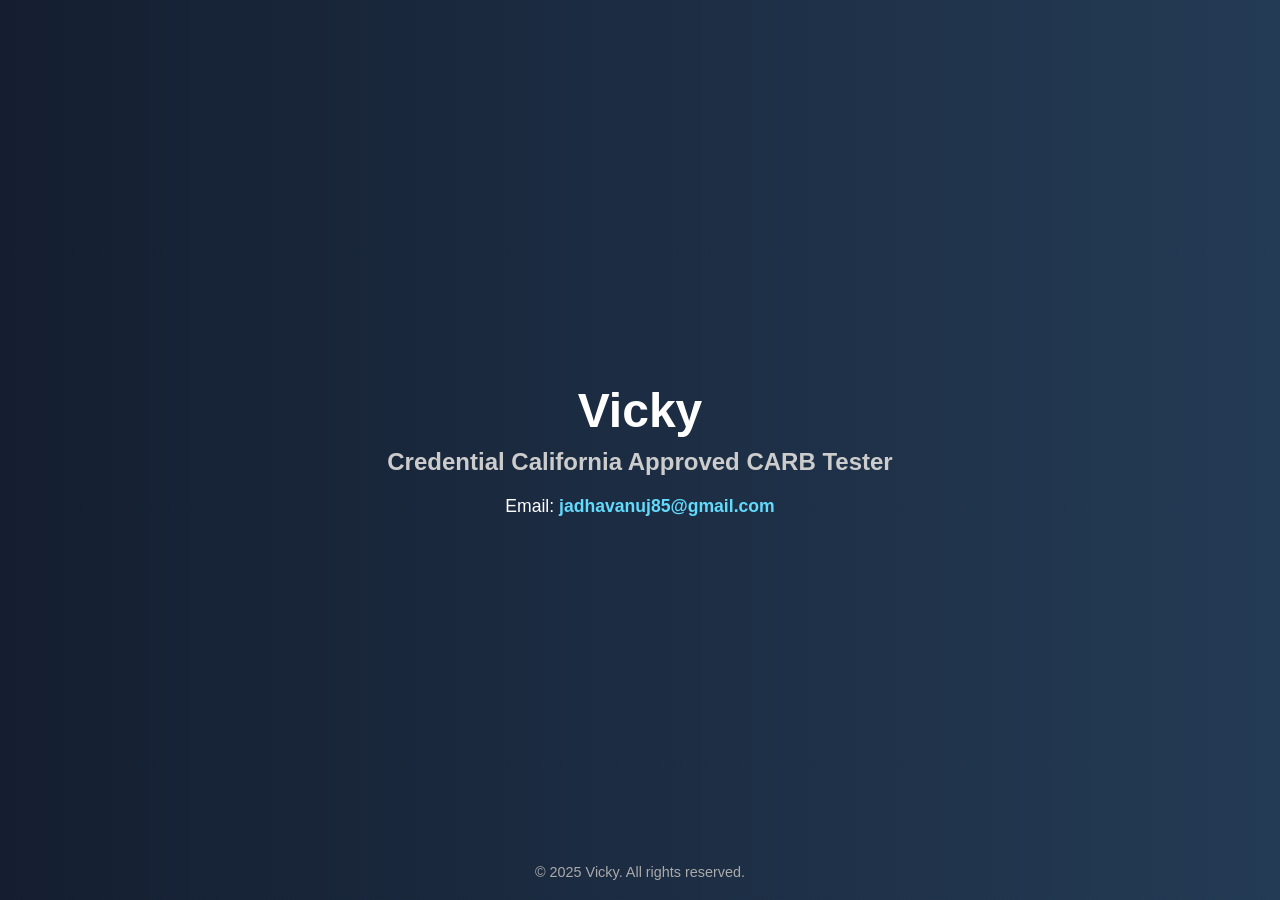
==== index.html @ 543ed630 "Create index.html" ====
<!DOCTYPE html>
<html lang="en">
<head>
  <meta charset="UTF-8" />
  <meta name="viewport" content="width=device-width, initial-scale=1.0"/>
  <title>Vicky | CARB Tester</title>
  <style>
    /* Reset */
    * {
      margin: 0;
      padding: 0;
      box-sizing: border-box;
    }

    html, body {
      height: 100%;
      font-family: 'Segoe UI', Tahoma, Geneva, Verdana, sans-serif;
      overflow: hidden;
    }

    body {
      background: linear-gradient(to right, #141E30, #243B55);
      color: #fff;
    }

    .parallax-container {
      height: 100vh;
      display: flex;
      justify-content: center;
      align-items: center;
      perspective: 1000px;
    }

    .content {
      text-align: center;
      transform-style: preserve-3d;
      transition: transform 0.1s ease;
    }

    h1 {
      font-size: 3rem;
      margin-bottom: 10px;
    }

    h2 {
      font-size: 1.5rem;
      color: #ccc;
      margin-bottom: 20px;
    }

    p {
      font-size: 1.1rem;
      margin-top: 10px;
    }

    .email {
      font-weight: bold;
      color: #61dafb;
    }

    footer {
      position: absolute;
      bottom: 20px;
      width: 100%;
      text-align: center;
      color: #aaa;
      font-size: 0.9rem;
    }
  </style>
</head>
<body>
  <div class="parallax-container" id="parallax">
    <div class="content" id="content">
      <h1>Vicky</h1>
      <h2>Credential California Approved CARB Tester</h2>
      <p>Email: <span class="email">jadhavanuj85@gmail.com</span></p>
    </div>
  </div>
  <footer>© 2025 Vicky. All rights reserved.</footer>

  <script>
    const content = document.getElementById('content');
    document.addEventListener('mousemove', (e) => {
      const x = (window.innerWidth / 2 - e.clientX) / 25;
      const y = (window.innerHeight / 2 - e.clientY) / 25;
      content.style.transform = `rotateY(${x}deg) rotateX(${y}deg)`;
    });
  </script>
</body>
</html>
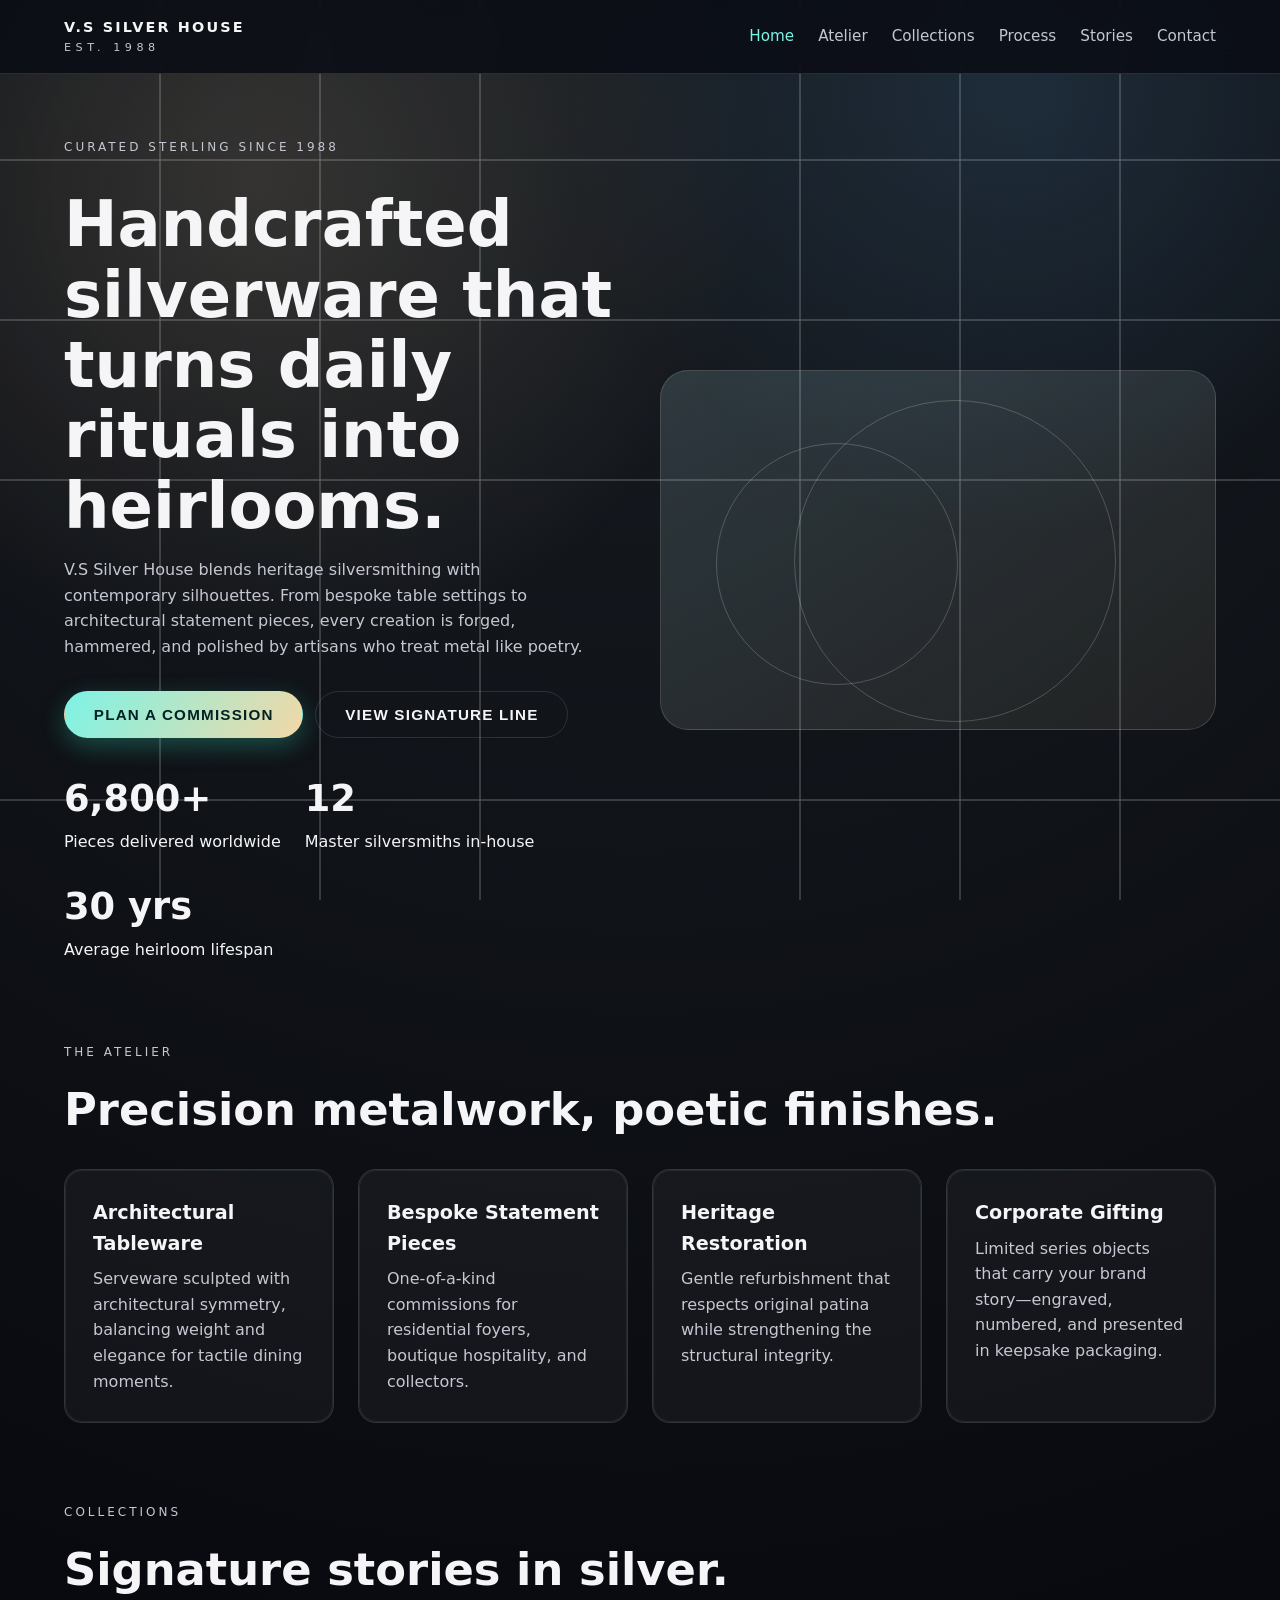
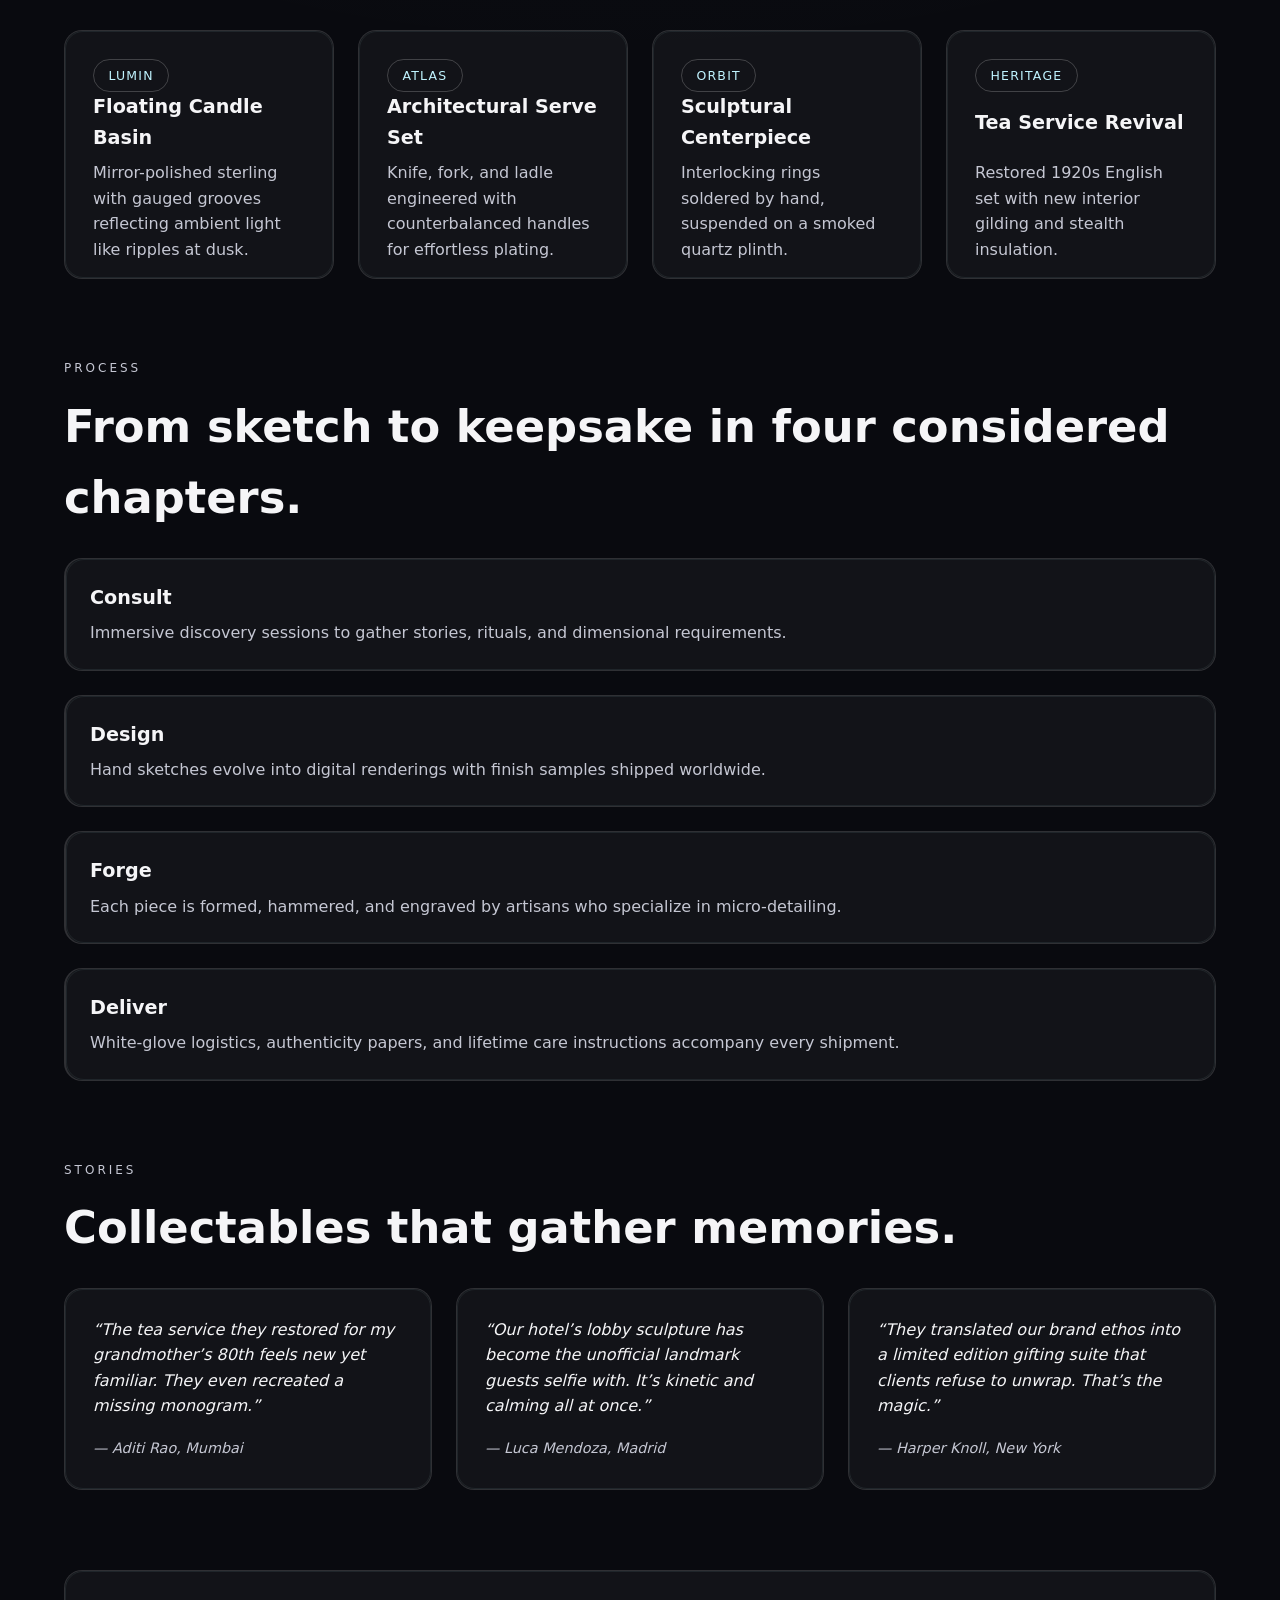
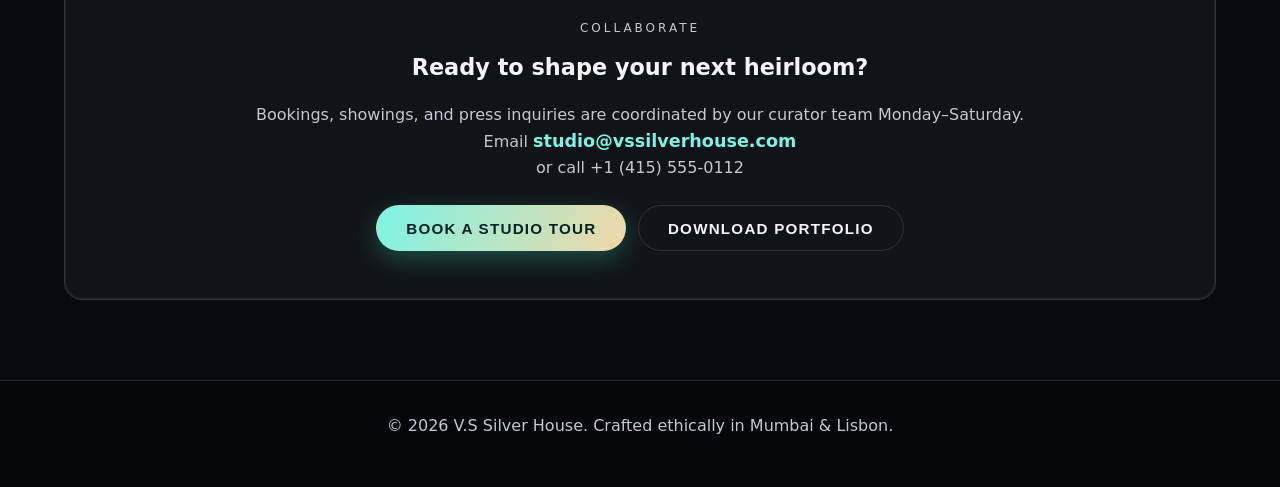
==== commit 510a4f00: "Refactor: Redesign website for V.S Silver House Co-authored-by: vickyjadhav361 <vickyjadhav361@gmail" ====
--- a/index.html
+++ b/index.html
@@ -2,89 +2,576 @@
 <html lang="en">
 <head>
   <meta charset="UTF-8" />
-  <meta name="viewport" content="width=device-width, initial-scale=1.0"/>
-  <title>Vicky | CARB Tester</title>
+  <meta name="viewport" content="width=device-width, initial-scale=1.0" />
+  <title>V.S Silver House | Handcrafted Sterling Elegance</title>
+  <meta name="description" content="V.S Silver House creates bespoke silverware, decor, and heirloom pieces with meticulous craftsmanship and modern design." />
   <style>
-    /* Reset */
+    :root {
+      --bg: #090a0f;
+      --bg-soft: #131520;
+      --text: #f5f5f7;
+      --muted: #c5c7d3;
+      --accent: #c0f4ff;
+      --accent-strong: #7df3e5;
+      --gold: #f1d8a7;
+      --card: rgba(255, 255, 255, 0.04);
+      --border: rgba(255, 255, 255, 0.12);
+      font-family: "Inter", "Segoe UI", system-ui, -apple-system, BlinkMacSystemFont, sans-serif;
+    }
+
     * {
       margin: 0;
       padding: 0;
       box-sizing: border-box;
     }
 
-    html, body {
-      height: 100%;
-      font-family: 'Segoe UI', Tahoma, Geneva, Verdana, sans-serif;
+    body {
+      background: radial-gradient(circle at top, rgba(192, 244, 255, 0.08), transparent 45%), var(--bg);
+      color: var(--text);
+      min-height: 100vh;
+      line-height: 1.6;
+    }
+
+    body::before {
+      content: "";
+      position: fixed;
+      inset: 0;
+      background: radial-gradient(circle at 20% 20%, rgba(245, 214, 170, 0.15), transparent 40%),
+                  radial-gradient(circle at 80% 10%, rgba(104, 184, 255, 0.13), transparent 35%);
+      z-index: -2;
+    }
+
+    body::after {
+      content: "";
+      position: fixed;
+      inset: 0;
+      background: url("data:image/svg+xml,%3Csvg width='640' height='640' viewBox='0 0 640 640' xmlns='http://www.w3.org/2000/svg'%3E%3Cg fill='none' fill-opacity='0.045'%3E%3Cpath d='M160 0v640M320 0v640M480 0v640M0 160h640M0 320h640M0 480h640' stroke='%23ffffff' stroke-width='1'/%3E%3C/g%3E%3C/svg%3E");
+      opacity: 0.35;
+      z-index: -1;
+    }
+
+    header {
+      position: sticky;
+      top: 0;
+      backdrop-filter: blur(12px);
+      background: rgba(10, 12, 20, 0.85);
+      border-bottom: 1px solid var(--border);
+      z-index: 10;
+    }
+
+    nav {
+      margin: 0 auto;
+      max-width: 1200px;
+      padding: 1rem 1.5rem;
+      display: flex;
+      align-items: center;
+      justify-content: space-between;
+      gap: 1rem;
+    }
+
+    .logo {
+      display: flex;
+      flex-direction: column;
+      letter-spacing: 0.15em;
+      font-size: 0.9rem;
+      font-weight: 600;
+      text-transform: uppercase;
+    }
+
+    .logo span:last-child {
+      font-size: 0.7rem;
+      font-weight: 400;
+      letter-spacing: 0.4em;
+      color: var(--muted);
+    }
+
+    .nav-links {
+      display: flex;
+      gap: 1.5rem;
+      list-style: none;
+      font-size: 0.95rem;
+    }
+
+    .nav-links a {
+      color: var(--muted);
+      text-decoration: none;
+      transition: color 0.2s, transform 0.2s;
+    }
+
+    .nav-links a:hover,
+    .nav-links a.active {
+      color: var(--accent-strong);
+      transform: translateY(-2px);
+    }
+
+    main {
+      max-width: 1200px;
+      margin: 0 auto;
+      padding: 4rem 1.5rem 5rem;
+      display: grid;
+      gap: 5rem;
+    }
+
+    section {
+      scroll-margin-top: 80px;
+    }
+
+    .grid {
+      display: grid;
+      grid-template-columns: repeat(auto-fit, minmax(220px, 1fr));
+      gap: 1.5rem;
+    }
+
+    .card {
+      background: var(--card);
+      border: 1px solid var(--border);
+      border-radius: 18px;
+      padding: 1.75rem;
+      position: relative;
       overflow: hidden;
-    }
-
-    body {
-      background: linear-gradient(to right, #141E30, #243B55);
-      color: #fff;
-    }
-
-    .parallax-container {
-      height: 100vh;
+      transition: transform 0.3s ease, border-color 0.3s ease;
+    }
+
+    .card::after {
+      content: "";
+      position: absolute;
+      inset: 0;
+      border-radius: inherit;
+      border: 1px solid rgba(192, 244, 255, 0.08);
+      pointer-events: none;
+    }
+
+    .card:hover {
+      transform: translateY(-6px);
+      border-color: rgba(192, 244, 255, 0.4);
+    }
+
+    .eyebrow {
+      text-transform: uppercase;
+      letter-spacing: 0.25em;
+      color: var(--muted);
+      font-size: 0.75rem;
+      margin-bottom: 0.75rem;
+    }
+
+    h1 {
+      font-size: clamp(2.8rem, 6vw, 4rem);
+      line-height: 1.1;
+      margin-bottom: 1rem;
+    }
+
+    h2 {
+      font-size: clamp(2rem, 4vw, 2.8rem);
+      margin-bottom: 1.5rem;
+    }
+
+    h3 {
+      font-size: 1.2rem;
+      margin-bottom: 0.4rem;
+    }
+
+    p {
+      color: var(--muted);
+    }
+
+    .hero {
+      display: grid;
+      grid-template-columns: repeat(auto-fit, minmax(280px, 1fr));
+      gap: 2.5rem;
+      align-items: center;
+    }
+
+    .hero-visual {
+      background: linear-gradient(145deg, rgba(192, 244, 255, 0.15), rgba(241, 216, 167, 0.08));
+      border-radius: 28px;
+      border: 1px solid rgba(255, 255, 255, 0.14);
+      min-height: 360px;
+      position: relative;
+      overflow: hidden;
+    }
+
+    .hero-visual::before,
+    .hero-visual::after {
+      content: "";
+      position: absolute;
+      border-radius: 50%;
+      border: 1px solid rgba(255, 255, 255, 0.2);
+      animation: orbit 14s linear infinite;
+    }
+
+    .hero-visual::before {
+      width: 240px;
+      height: 240px;
+      top: 20%;
+      left: 10%;
+    }
+
+    .hero-visual::after {
+      width: 320px;
+      height: 320px;
+      top: 8%;
+      left: 24%;
+      animation-duration: 22s;
+    }
+
+    @keyframes orbit {
+      from {
+        transform: rotate(0deg);
+      }
+      to {
+        transform: rotate(360deg);
+      }
+    }
+
+    .hero-copy p {
+      max-width: 520px;
+      margin-bottom: 2rem;
+    }
+
+    .cta-group {
       display: flex;
-      justify-content: center;
-      align-items: center;
-      perspective: 1000px;
-    }
-
-    .content {
+      flex-wrap: wrap;
+      gap: 0.75rem;
+    }
+
+    .btn {
+      border: 1px solid transparent;
+      border-radius: 999px;
+      padding: 0.85rem 1.8rem;
+      font-size: 0.95rem;
+      text-transform: uppercase;
+      letter-spacing: 0.08em;
+      font-weight: 600;
+      cursor: pointer;
+      transition: transform 0.25s ease, box-shadow 0.25s ease, background 0.3s;
+    }
+
+    .btn-primary {
+      background: linear-gradient(120deg, var(--accent-strong), var(--gold));
+      color: #032224;
+      box-shadow: 0 8px 24px rgba(56, 255, 213, 0.25);
+    }
+
+    .btn-secondary {
+      background: transparent;
+      border-color: var(--border);
+      color: var(--text);
+    }
+
+    .btn:hover {
+      transform: translateY(-3px);
+    }
+
+    .stats {
+      display: flex;
+      flex-wrap: wrap;
+      gap: 1.5rem;
+      margin-top: 2rem;
+    }
+
+    .stat {
+      min-width: 140px;
+    }
+
+    .stat strong {
+      font-size: 2.3rem;
+      font-weight: 600;
+      display: block;
+    }
+
+    .showcase-grid {
+      grid-template-columns: repeat(auto-fit, minmax(260px, 1fr));
+    }
+
+    .showcase-card {
+      min-height: 220px;
+      display: flex;
+      flex-direction: column;
+      justify-content: space-between;
+      padding-bottom: 1rem;
+    }
+
+    .tag {
+      align-self: flex-start;
+      border-radius: 999px;
+      border: 1px solid rgba(255, 255, 255, 0.2);
+      padding: 0.35rem 0.9rem;
+      font-size: 0.78rem;
+      letter-spacing: 0.1em;
+      text-transform: uppercase;
+      color: var(--accent);
+    }
+
+    .process {
+      counter-reset: step;
+      display: grid;
+      gap: 1.5rem;
+    }
+
+    .process-step {
+      padding: 1.5rem;
+      border-left: 2px solid var(--border);
+      position: relative;
+    }
+
+    .process-step::before {
+      counter-increment: step;
+      content: counter(step, decimal-leading-zero);
+      position: absolute;
+      left: -48px;
+      top: 1rem;
+      background: var(--bg);
+      border: 1px solid var(--border);
+      border-radius: 50%;
+      width: 40px;
+      height: 40px;
+      display: grid;
+      place-items: center;
+      font-size: 0.9rem;
+      color: var(--accent-strong);
+    }
+
+    .testimonials {
+      display: grid;
+      grid-template-columns: repeat(auto-fit, minmax(260px, 1fr));
+      gap: 1.5rem;
+    }
+
+    blockquote {
+      font-style: italic;
+      color: var(--text);
+      margin-bottom: 1rem;
+    }
+
+    cite {
+      font-size: 0.9rem;
+      color: var(--muted);
+    }
+
+    .contact-card {
       text-align: center;
-      transform-style: preserve-3d;
-      transition: transform 0.1s ease;
-    }
-
-    h1 {
-      font-size: 3rem;
-      margin-bottom: 10px;
-    }
-
-    h2 {
-      font-size: 1.5rem;
-      color: #ccc;
-      margin-bottom: 20px;
-    }
-
-    p {
+      padding: 3rem 2rem;
+    }
+
+    .contact-card h3 {
+      font-size: 1.4rem;
+      margin-bottom: 1rem;
+    }
+
+    .contact-card a {
+      color: var(--accent-strong);
+      text-decoration: none;
       font-size: 1.1rem;
-      margin-top: 10px;
-    }
-
-    .email {
-      font-weight: bold;
-      color: #61dafb;
+      font-weight: 600;
     }
 
     footer {
-      position: absolute;
-      bottom: 20px;
-      width: 100%;
+      border-top: 1px solid var(--border);
+      padding: 2rem 1.5rem 3rem;
       text-align: center;
-      color: #aaa;
-      font-size: 0.9rem;
+      background: rgba(5, 6, 10, 0.9);
+      color: var(--muted);
+    }
+
+    @media (max-width: 720px) {
+      nav {
+        flex-direction: column;
+      }
+
+      .nav-links {
+        flex-wrap: wrap;
+        justify-content: center;
+      }
+
+      .hero {
+        grid-template-columns: 1fr;
+      }
+
+      .process-step::before {
+        left: -32px;
+      }
     }
   </style>
 </head>
 <body>
-  <div class="parallax-container" id="parallax">
-    <div class="content" id="content">
-      <h1>Vicky</h1>
-      <h2>Credential California Approved CARB Tester</h2>
-      <p>Email: <span class="email">jadhavanuj85@gmail.com</span></p>
-    </div>
-  </div>
-  <footer>© 2025 Vicky. All rights reserved.</footer>
+  <header>
+    <nav>
+      <div class="logo">
+        <span>V.S Silver House</span>
+        <span>EST. 1988</span>
+      </div>
+      <ul class="nav-links">
+        <li><a class="active" href="#home">Home</a></li>
+        <li><a href="#atelier">Atelier</a></li>
+        <li><a href="#showcase">Collections</a></li>
+        <li><a href="#process">Process</a></li>
+        <li><a href="#testimonials">Stories</a></li>
+        <li><a href="#contact">Contact</a></li>
+      </ul>
+    </nav>
+  </header>
+
+  <main>
+    <section id="home" class="hero">
+      <div class="hero-copy">
+        <p class="eyebrow">Curated Sterling Since 1988</p>
+        <h1>Handcrafted silverware that turns daily rituals into heirlooms.</h1>
+        <p>
+          V.S Silver House blends heritage silversmithing with contemporary silhouettes.
+          From bespoke table settings to architectural statement pieces, every creation
+          is forged, hammered, and polished by artisans who treat metal like poetry.
+        </p>
+        <div class="cta-group">
+          <button class="btn btn-primary">Plan a Commission</button>
+          <button class="btn btn-secondary">View Signature Line</button>
+        </div>
+        <div class="stats">
+          <div class="stat">
+            <strong>6,800+</strong>
+            <span>Pieces delivered worldwide</span>
+          </div>
+          <div class="stat">
+            <strong>12</strong>
+            <span>Master silversmiths in-house</span>
+          </div>
+          <div class="stat">
+            <strong>30 yrs</strong>
+            <span>Average heirloom lifespan</span>
+          </div>
+        </div>
+      </div>
+      <div class="hero-visual" aria-hidden="true"></div>
+    </section>
+
+    <section id="atelier">
+      <p class="eyebrow">The Atelier</p>
+      <h2>Precision metalwork, poetic finishes.</h2>
+      <div class="grid">
+        <article class="card">
+          <h3>Architectural Tableware</h3>
+          <p>Serveware sculpted with architectural symmetry, balancing weight and elegance for tactile dining moments.</p>
+        </article>
+        <article class="card">
+          <h3>Bespoke Statement Pieces</h3>
+          <p>One-of-a-kind commissions for residential foyers, boutique hospitality, and collectors.</p>
+        </article>
+        <article class="card">
+          <h3>Heritage Restoration</h3>
+          <p>Gentle refurbishment that respects original patina while strengthening the structural integrity.</p>
+        </article>
+        <article class="card">
+          <h3>Corporate Gifting</h3>
+          <p>Limited series objects that carry your brand story—engraved, numbered, and presented in keepsake packaging.</p>
+        </article>
+      </div>
+    </section>
+
+    <section id="showcase">
+      <p class="eyebrow">Collections</p>
+      <h2>Signature stories in silver.</h2>
+      <div class="grid showcase-grid">
+        <article class="card showcase-card">
+          <span class="tag">LUMIN</span>
+          <h3>Floating Candle Basin</h3>
+          <p>Mirror-polished sterling with gauged grooves reflecting ambient light like ripples at dusk.</p>
+        </article>
+        <article class="card showcase-card">
+          <span class="tag">ATLAS</span>
+          <h3>Architectural Serve Set</h3>
+          <p>Knife, fork, and ladle engineered with counterbalanced handles for effortless plating.</p>
+        </article>
+        <article class="card showcase-card">
+          <span class="tag">ORBIT</span>
+          <h3>Sculptural Centerpiece</h3>
+          <p>Interlocking rings soldered by hand, suspended on a smoked quartz plinth.</p>
+        </article>
+        <article class="card showcase-card">
+          <span class="tag">HERITAGE</span>
+          <h3>Tea Service Revival</h3>
+          <p>Restored 1920s English set with new interior gilding and stealth insulation.</p>
+        </article>
+      </div>
+    </section>
+
+    <section id="process">
+      <p class="eyebrow">Process</p>
+      <h2>From sketch to keepsake in four considered chapters.</h2>
+      <div class="process">
+        <div class="card process-step">
+          <h3>Consult</h3>
+          <p>Immersive discovery sessions to gather stories, rituals, and dimensional requirements.</p>
+        </div>
+        <div class="card process-step">
+          <h3>Design</h3>
+          <p>Hand sketches evolve into digital renderings with finish samples shipped worldwide.</p>
+        </div>
+        <div class="card process-step">
+          <h3>Forge</h3>
+          <p>Each piece is formed, hammered, and engraved by artisans who specialize in micro-detailing.</p>
+        </div>
+        <div class="card process-step">
+          <h3>Deliver</h3>
+          <p>White-glove logistics, authenticity papers, and lifetime care instructions accompany every shipment.</p>
+        </div>
+      </div>
+    </section>
+
+    <section id="testimonials">
+      <p class="eyebrow">Stories</p>
+      <h2>Collectables that gather memories.</h2>
+      <div class="testimonials">
+        <article class="card">
+          <blockquote>“The tea service they restored for my grandmother’s 80th feels new yet familiar. They even recreated a missing monogram.”</blockquote>
+          <cite>— Aditi Rao, Mumbai</cite>
+        </article>
+        <article class="card">
+          <blockquote>“Our hotel’s lobby sculpture has become the unofficial landmark guests selfie with. It’s kinetic and calming all at once.”</blockquote>
+          <cite>— Luca Mendoza, Madrid</cite>
+        </article>
+        <article class="card">
+          <blockquote>“They translated our brand ethos into a limited edition gifting suite that clients refuse to unwrap. That’s the magic.”</blockquote>
+          <cite>— Harper Knoll, New York</cite>
+        </article>
+      </div>
+    </section>
+
+    <section id="contact">
+      <div class="card contact-card">
+        <p class="eyebrow">Collaborate</p>
+        <h3>Ready to shape your next heirloom?</h3>
+        <p>Bookings, showings, and press inquiries are coordinated by our curator team Monday–Saturday.</p>
+        <p>
+          Email <a href="mailto:studio@vssilverhouse.com">studio@vssilverhouse.com</a><br />
+          or call +1 (415) 555-0112
+        </p>
+        <div class="cta-group" style="justify-content:center; margin-top: 1.5rem;">
+          <button class="btn btn-primary">Book a Studio Tour</button>
+          <button class="btn btn-secondary">Download Portfolio</button>
+        </div>
+      </div>
+    </section>
+  </main>
+
+  <footer>
+    © <span id="year"></span> V.S Silver House. Crafted ethically in Mumbai & Lisbon.
+  </footer>
 
   <script>
-    const content = document.getElementById('content');
-    document.addEventListener('mousemove', (e) => {
-      const x = (window.innerWidth / 2 - e.clientX) / 25;
-      const y = (window.innerHeight / 2 - e.clientY) / 25;
-      content.style.transform = `rotateY(${x}deg) rotateX(${y}deg)`;
-    });
+    const yearSpan = document.getElementById('year');
+    yearSpan.textContent = new Date().getFullYear();
+
+    const navLinks = document.querySelectorAll('.nav-links a');
+    const sections = Array.from(navLinks).map(link => document.querySelector(link.getAttribute('href')));
+
+    const observer = new IntersectionObserver((entries) => {
+      entries.forEach(entry => {
+        if (entry.isIntersecting) {
+          navLinks.forEach(link => link.classList.toggle('active', link.getAttribute('href') === '#' + entry.target.id));
+        }
+      });
+    }, { threshold: 0.6 });
+
+    sections.forEach(section => section && observer.observe(section));
   </script>
 </body>
 </html>
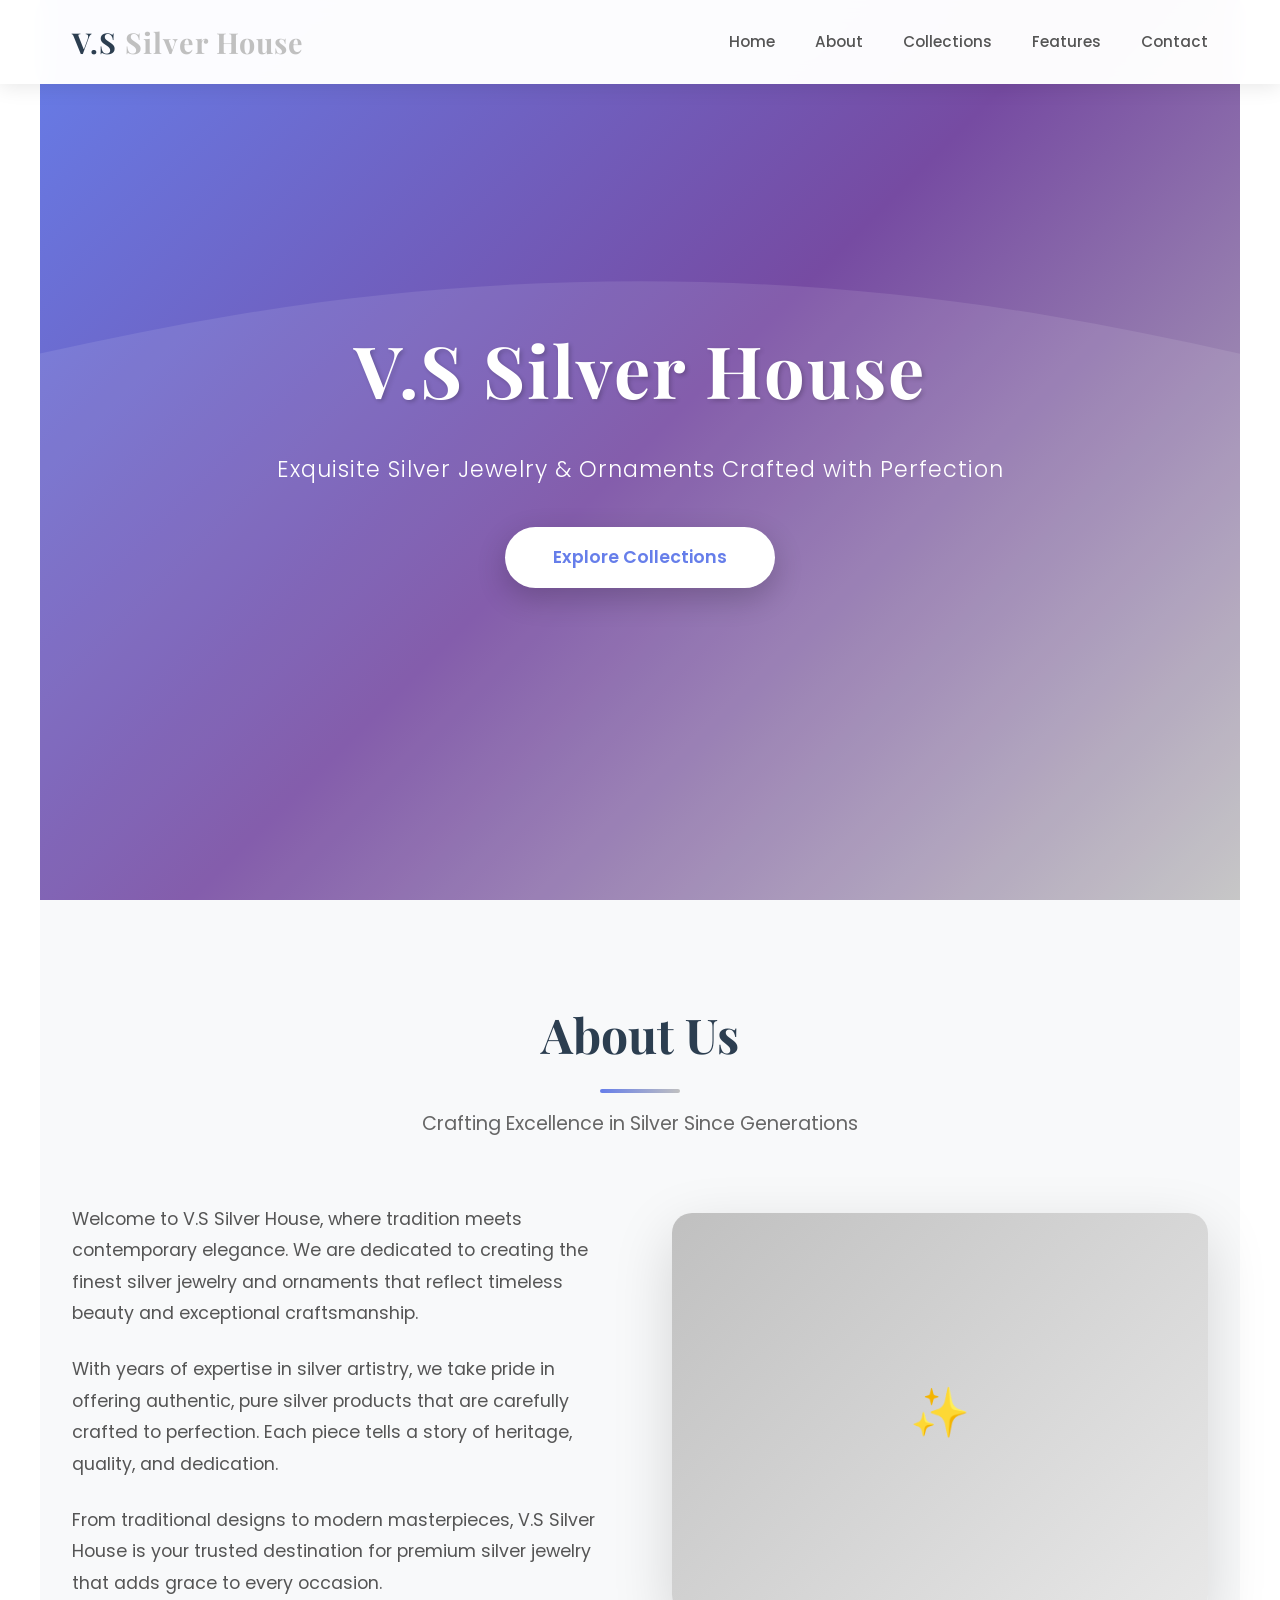
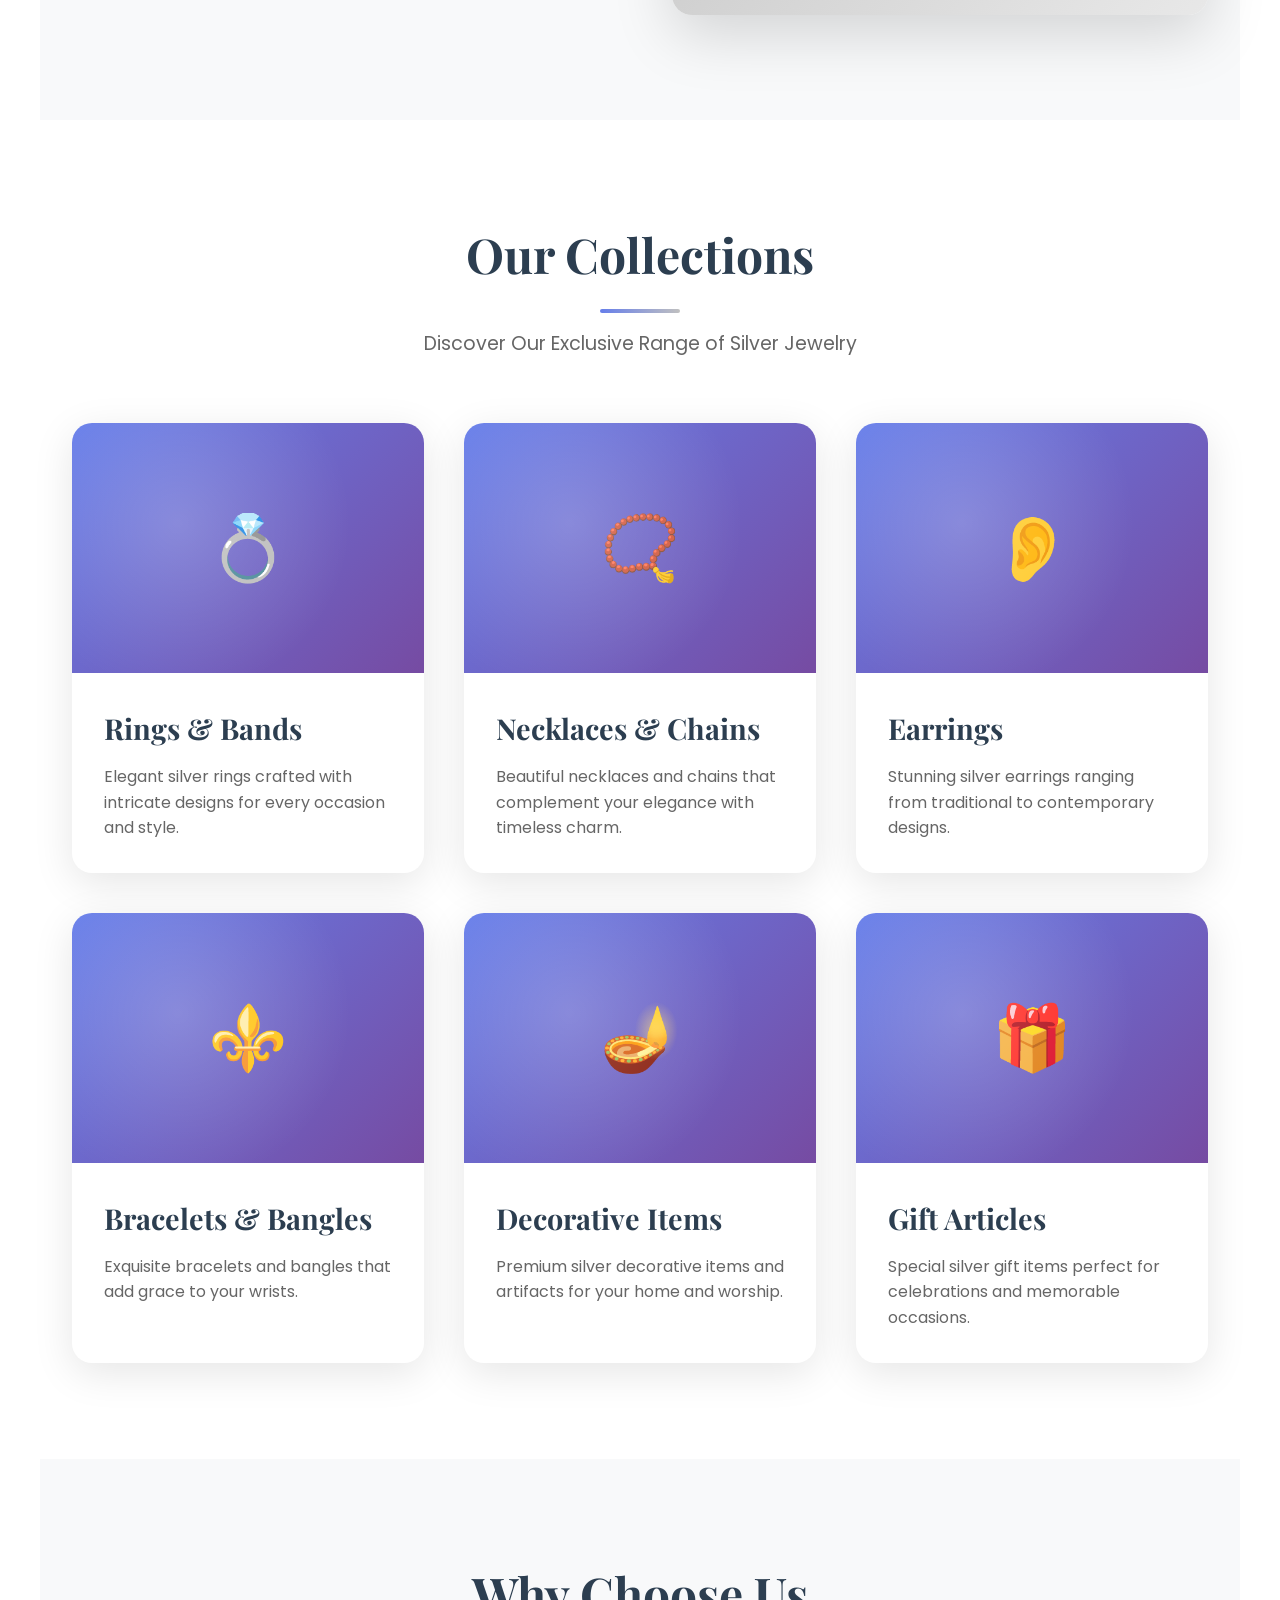
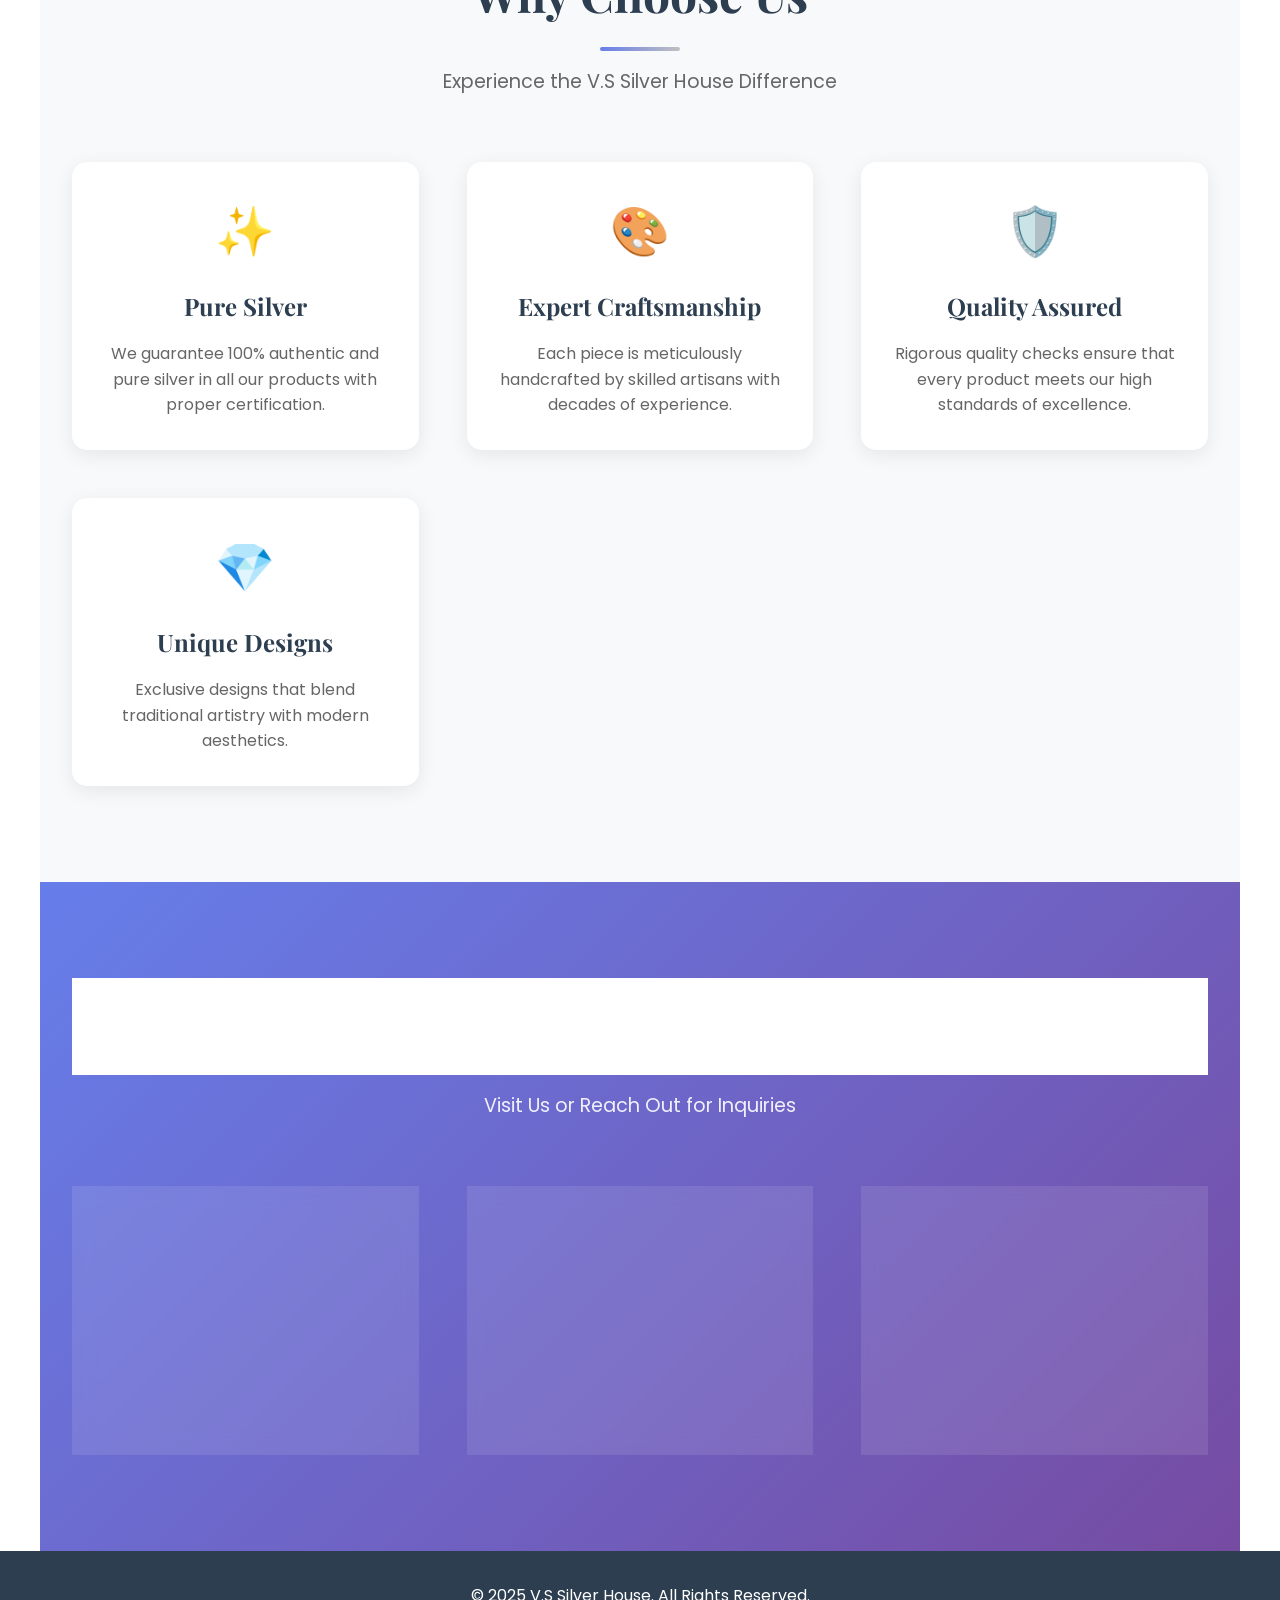
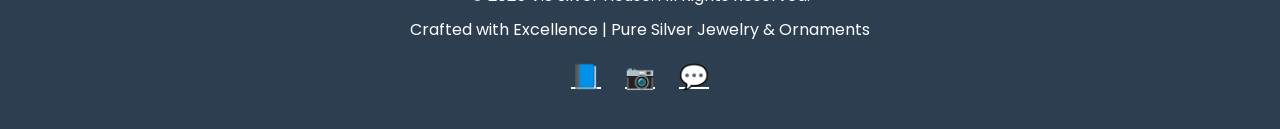
==== commit 84a77623: "Refactor: Redesign website for V.S Silver House Co-authored-by: vickyjadhav361 <vickyjadhav361@gmail" ====
--- a/index.html
+++ b/index.html
@@ -2,576 +2,663 @@
 <html lang="en">
 <head>
   <meta charset="UTF-8" />
-  <meta name="viewport" content="width=device-width, initial-scale=1.0" />
-  <title>V.S Silver House | Handcrafted Sterling Elegance</title>
-  <meta name="description" content="V.S Silver House creates bespoke silverware, decor, and heirloom pieces with meticulous craftsmanship and modern design." />
+  <meta name="viewport" content="width=device-width, initial-scale=1.0"/>
+  <title>V.S Silver House - Premium Silver Jewelry & Ornaments</title>
+  <link href="https://fonts.googleapis.com/css2?family=Playfair+Display:wght@400;500;600;700&family=Poppins:wght@300;400;500;600&display=swap" rel="stylesheet">
   <style>
-    :root {
-      --bg: #090a0f;
-      --bg-soft: #131520;
-      --text: #f5f5f7;
-      --muted: #c5c7d3;
-      --accent: #c0f4ff;
-      --accent-strong: #7df3e5;
-      --gold: #f1d8a7;
-      --card: rgba(255, 255, 255, 0.04);
-      --border: rgba(255, 255, 255, 0.12);
-      font-family: "Inter", "Segoe UI", system-ui, -apple-system, BlinkMacSystemFont, sans-serif;
-    }
-
+    /* Reset and Base Styles */
     * {
       margin: 0;
       padding: 0;
       box-sizing: border-box;
     }
 
+    html {
+      scroll-behavior: smooth;
+    }
+
     body {
-      background: radial-gradient(circle at top, rgba(192, 244, 255, 0.08), transparent 45%), var(--bg);
-      color: var(--text);
-      min-height: 100vh;
+      font-family: 'Poppins', sans-serif;
       line-height: 1.6;
-    }
-
-    body::before {
-      content: "";
+      color: #333;
+      overflow-x: hidden;
+    }
+
+    /* Navigation */
+    nav {
       position: fixed;
-      inset: 0;
-      background: radial-gradient(circle at 20% 20%, rgba(245, 214, 170, 0.15), transparent 40%),
-                  radial-gradient(circle at 80% 10%, rgba(104, 184, 255, 0.13), transparent 35%);
-      z-index: -2;
-    }
-
-    body::after {
-      content: "";
-      position: fixed;
-      inset: 0;
-      background: url("data:image/svg+xml,%3Csvg width='640' height='640' viewBox='0 0 640 640' xmlns='http://www.w3.org/2000/svg'%3E%3Cg fill='none' fill-opacity='0.045'%3E%3Cpath d='M160 0v640M320 0v640M480 0v640M0 160h640M0 320h640M0 480h640' stroke='%23ffffff' stroke-width='1'/%3E%3C/g%3E%3C/svg%3E");
-      opacity: 0.35;
-      z-index: -1;
-    }
-
-    header {
-      position: sticky;
       top: 0;
-      backdrop-filter: blur(12px);
-      background: rgba(10, 12, 20, 0.85);
-      border-bottom: 1px solid var(--border);
-      z-index: 10;
-    }
-
-    nav {
+      width: 100%;
+      background: rgba(255, 255, 255, 0.98);
+      backdrop-filter: blur(10px);
+      box-shadow: 0 2px 20px rgba(0, 0, 0, 0.1);
+      z-index: 1000;
+      transition: all 0.3s ease;
+    }
+
+    nav.scrolled {
+      background: rgba(255, 255, 255, 1);
+      box-shadow: 0 2px 30px rgba(0, 0, 0, 0.15);
+    }
+
+    nav .container {
+      max-width: 1200px;
       margin: 0 auto;
-      max-width: 1200px;
-      padding: 1rem 1.5rem;
+      display: flex;
+      justify-content: space-between;
+      align-items: center;
+      padding: 1.2rem 2rem;
+    }
+
+    .logo {
+      font-family: 'Playfair Display', serif;
+      font-size: 1.8rem;
+      font-weight: 700;
+      color: #2c3e50;
+      letter-spacing: 1px;
+    }
+
+    .logo span {
+      color: #c0c0c0;
+    }
+
+    nav ul {
+      display: flex;
+      list-style: none;
+      gap: 2.5rem;
+    }
+
+    nav a {
+      text-decoration: none;
+      color: #555;
+      font-weight: 500;
+      transition: color 0.3s ease;
+      font-size: 0.95rem;
+    }
+
+    nav a:hover {
+      color: #c0c0c0;
+    }
+
+    /* Hero Section */
+    .hero {
+      height: 100vh;
+      background: linear-gradient(135deg, #667eea 0%, #764ba2 50%, #c0c0c0 100%);
       display: flex;
       align-items: center;
-      justify-content: space-between;
-      gap: 1rem;
-    }
-
-    .logo {
-      display: flex;
-      flex-direction: column;
-      letter-spacing: 0.15em;
-      font-size: 0.9rem;
+      justify-content: center;
+      text-align: center;
+      color: white;
+      position: relative;
+      overflow: hidden;
+    }
+
+    .hero::before {
+      content: '';
+      position: absolute;
+      top: 0;
+      left: 0;
+      right: 0;
+      bottom: 0;
+      background: url('data:image/svg+xml,<svg xmlns="http://www.w3.org/2000/svg" viewBox="0 0 1440 320"><path fill="%23ffffff" fill-opacity="0.1" d="M0,96L48,112C96,128,192,160,288,160C384,160,480,128,576,112C672,96,768,96,864,112C960,128,1056,160,1152,165.3C1248,171,1344,149,1392,138.7L1440,128L1440,320L1392,320C1344,320,1248,320,1152,320C1056,320,960,320,864,320C768,320,672,320,576,320C480,320,384,320,288,320C192,320,96,320,48,320L0,320Z"></path></svg>') no-repeat bottom;
+      background-size: cover;
+    }
+
+    .hero-content {
+      position: relative;
+      z-index: 1;
+      max-width: 800px;
+      padding: 2rem;
+      animation: fadeInUp 1s ease;
+    }
+
+    .hero h1 {
+      font-family: 'Playfair Display', serif;
+      font-size: 4.5rem;
+      font-weight: 700;
+      margin-bottom: 1.5rem;
+      text-shadow: 2px 2px 4px rgba(0, 0, 0, 0.2);
+      letter-spacing: 2px;
+    }
+
+    .hero p {
+      font-size: 1.4rem;
+      margin-bottom: 2.5rem;
+      font-weight: 300;
+      letter-spacing: 1px;
+    }
+
+    .cta-button {
+      display: inline-block;
+      padding: 1rem 3rem;
+      background: white;
+      color: #667eea;
+      text-decoration: none;
+      border-radius: 50px;
       font-weight: 600;
-      text-transform: uppercase;
-    }
-
-    .logo span:last-child {
-      font-size: 0.7rem;
-      font-weight: 400;
-      letter-spacing: 0.4em;
-      color: var(--muted);
-    }
-
-    .nav-links {
-      display: flex;
-      gap: 1.5rem;
-      list-style: none;
-      font-size: 0.95rem;
-    }
-
-    .nav-links a {
-      color: var(--muted);
-      text-decoration: none;
-      transition: color 0.2s, transform 0.2s;
-    }
-
-    .nav-links a:hover,
-    .nav-links a.active {
-      color: var(--accent-strong);
-      transform: translateY(-2px);
-    }
-
-    main {
+      transition: all 0.3s ease;
+      box-shadow: 0 10px 30px rgba(0, 0, 0, 0.2);
+      font-size: 1.1rem;
+    }
+
+    .cta-button:hover {
+      transform: translateY(-3px);
+      box-shadow: 0 15px 40px rgba(0, 0, 0, 0.3);
+    }
+
+    /* Sections */
+    section {
+      padding: 6rem 2rem;
       max-width: 1200px;
       margin: 0 auto;
-      padding: 4rem 1.5rem 5rem;
+    }
+
+    h2 {
+      font-family: 'Playfair Display', serif;
+      font-size: 3rem;
+      text-align: center;
+      margin-bottom: 1rem;
+      color: #2c3e50;
+      position: relative;
+    }
+
+    h2::after {
+      content: '';
+      display: block;
+      width: 80px;
+      height: 4px;
+      background: linear-gradient(90deg, #667eea, #c0c0c0);
+      margin: 1rem auto;
+      border-radius: 2px;
+    }
+
+    .section-subtitle {
+      text-align: center;
+      color: #666;
+      font-size: 1.2rem;
+      margin-bottom: 4rem;
+      max-width: 600px;
+      margin-left: auto;
+      margin-right: auto;
+    }
+
+    /* About Section */
+    #about {
+      background: #f8f9fa;
+    }
+
+    .about-content {
       display: grid;
-      gap: 5rem;
-    }
-
-    section {
-      scroll-margin-top: 80px;
-    }
-
-    .grid {
+      grid-template-columns: 1fr 1fr;
+      gap: 4rem;
+      align-items: center;
+    }
+
+    .about-text p {
+      margin-bottom: 1.5rem;
+      color: #555;
+      font-size: 1.1rem;
+      line-height: 1.8;
+    }
+
+    .about-image {
+      position: relative;
+      border-radius: 20px;
+      overflow: hidden;
+      box-shadow: 0 20px 60px rgba(0, 0, 0, 0.15);
+      aspect-ratio: 4/3;
+      background: linear-gradient(135deg, #c0c0c0, #e8e8e8);
+      display: flex;
+      align-items: center;
+      justify-content: center;
+      font-size: 3rem;
+      color: white;
+    }
+
+    /* Collections Section */
+    .collections {
       display: grid;
-      grid-template-columns: repeat(auto-fit, minmax(220px, 1fr));
-      gap: 1.5rem;
-    }
-
-    .card {
-      background: var(--card);
-      border: 1px solid var(--border);
-      border-radius: 18px;
-      padding: 1.75rem;
+      grid-template-columns: repeat(auto-fit, minmax(300px, 1fr));
+      gap: 2.5rem;
+      margin-top: 3rem;
+    }
+
+    .collection-card {
+      background: white;
+      border-radius: 20px;
+      overflow: hidden;
+      box-shadow: 0 10px 40px rgba(0, 0, 0, 0.1);
+      transition: all 0.3s ease;
+      cursor: pointer;
+    }
+
+    .collection-card:hover {
+      transform: translateY(-10px);
+      box-shadow: 0 20px 60px rgba(0, 0, 0, 0.15);
+    }
+
+    .collection-image {
+      height: 250px;
+      background: linear-gradient(135deg, #667eea, #764ba2);
+      display: flex;
+      align-items: center;
+      justify-content: center;
+      font-size: 4rem;
+      color: white;
       position: relative;
       overflow: hidden;
-      transition: transform 0.3s ease, border-color 0.3s ease;
-    }
-
-    .card::after {
-      content: "";
+    }
+
+    .collection-image::before {
+      content: '';
       position: absolute;
-      inset: 0;
-      border-radius: inherit;
-      border: 1px solid rgba(192, 244, 255, 0.08);
-      pointer-events: none;
-    }
-
-    .card:hover {
-      transform: translateY(-6px);
-      border-color: rgba(192, 244, 255, 0.4);
-    }
-
-    .eyebrow {
-      text-transform: uppercase;
-      letter-spacing: 0.25em;
-      color: var(--muted);
-      font-size: 0.75rem;
-      margin-bottom: 0.75rem;
-    }
-
-    h1 {
-      font-size: clamp(2.8rem, 6vw, 4rem);
-      line-height: 1.1;
+      top: 0;
+      left: 0;
+      right: 0;
+      bottom: 0;
+      background: radial-gradient(circle at 30% 40%, rgba(255, 255, 255, 0.2) 0%, transparent 60%);
+    }
+
+    .collection-info {
+      padding: 2rem;
+    }
+
+    .collection-info h3 {
+      font-family: 'Playfair Display', serif;
+      font-size: 1.8rem;
+      margin-bottom: 0.8rem;
+      color: #2c3e50;
+    }
+
+    .collection-info p {
+      color: #666;
+      line-height: 1.6;
+    }
+
+    /* Features Section */
+    #features {
+      background: #f8f9fa;
+    }
+
+    .features-grid {
+      display: grid;
+      grid-template-columns: repeat(auto-fit, minmax(250px, 1fr));
+      gap: 3rem;
+      margin-top: 3rem;
+    }
+
+    .feature {
+      text-align: center;
+      padding: 2rem;
+      background: white;
+      border-radius: 15px;
+      box-shadow: 0 5px 20px rgba(0, 0, 0, 0.08);
+      transition: all 0.3s ease;
+    }
+
+    .feature:hover {
+      transform: translateY(-5px);
+      box-shadow: 0 10px 30px rgba(0, 0, 0, 0.12);
+    }
+
+    .feature-icon {
+      font-size: 3rem;
       margin-bottom: 1rem;
     }
 
-    h2 {
-      font-size: clamp(2rem, 4vw, 2.8rem);
-      margin-bottom: 1.5rem;
-    }
-
-    h3 {
-      font-size: 1.2rem;
-      margin-bottom: 0.4rem;
-    }
-
-    p {
-      color: var(--muted);
-    }
-
-    .hero {
+    .feature h3 {
+      font-family: 'Playfair Display', serif;
+      font-size: 1.5rem;
+      margin-bottom: 1rem;
+      color: #2c3e50;
+    }
+
+    .feature p {
+      color: #666;
+      line-height: 1.6;
+    }
+
+    /* Contact Section */
+    #contact {
+      background: linear-gradient(135deg, #667eea 0%, #764ba2 100%);
+      color: white;
+      text-align: center;
+    }
+
+    #contact h2,
+    #contact h2::after {
+      color: white;
+      background: white;
+    }
+
+    .contact-info {
       display: grid;
-      grid-template-columns: repeat(auto-fit, minmax(280px, 1fr));
-      gap: 2.5rem;
-      align-items: center;
-    }
-
-    .hero-visual {
-      background: linear-gradient(145deg, rgba(192, 244, 255, 0.15), rgba(241, 216, 167, 0.08));
-      border-radius: 28px;
-      border: 1px solid rgba(255, 255, 255, 0.14);
-      min-height: 360px;
-      position: relative;
-      overflow: hidden;
-    }
-
-    .hero-visual::before,
-    .hero-visual::after {
-      content: "";
-      position: absolute;
-      border-radius: 50%;
-      border: 1px solid rgba(255, 255, 255, 0.2);
-      animation: orbit 14s linear infinite;
-    }
-
-    .hero-visual::before {
-      width: 240px;
-      height: 240px;
-      top: 20%;
-      left: 10%;
-    }
-
-    .hero-visual::after {
-      width: 320px;
-      height: 320px;
-      top: 8%;
-      left: 24%;
-      animation-duration: 22s;
-    }
-
-    @keyframes orbit {
+      grid-template-columns: repeat(auto-fit, minmax(250px, 1fr));
+      gap: 3rem;
+      margin-top: 3rem;
+    }
+
+    .contact-item {
+      padding: 2rem;
+      background: rgba(255, 255, 255, 0.1);
+      backdrop-filter: blur(10px);
+      border-radius: 15px;
+      transition: all 0.3s ease;
+    }
+
+    .contact-item:hover {
+      background: rgba(255, 255, 255, 0.2);
+      transform: translateY(-5px);
+    }
+
+    .contact-item-icon {
+      font-size: 2.5rem;
+      margin-bottom: 1rem;
+    }
+
+    .contact-item h3 {
+      font-size: 1.3rem;
+      margin-bottom: 0.5rem;
+    }
+
+    .contact-item p {
+      font-size: 1.1rem;
+      opacity: 0.9;
+    }
+
+    /* Footer */
+    footer {
+      background: #2c3e50;
+      color: white;
+      text-align: center;
+      padding: 2rem;
+    }
+
+    footer p {
+      margin-bottom: 0.5rem;
+    }
+
+    .social-links {
+      margin-top: 1rem;
+      display: flex;
+      justify-content: center;
+      gap: 1.5rem;
+    }
+
+    .social-links a {
+      color: white;
+      font-size: 1.5rem;
+      transition: color 0.3s ease;
+    }
+
+    .social-links a:hover {
+      color: #c0c0c0;
+    }
+
+    /* Animations */
+    @keyframes fadeInUp {
       from {
-        transform: rotate(0deg);
+        opacity: 0;
+        transform: translateY(30px);
       }
       to {
-        transform: rotate(360deg);
-      }
-    }
-
-    .hero-copy p {
-      max-width: 520px;
-      margin-bottom: 2rem;
-    }
-
-    .cta-group {
-      display: flex;
-      flex-wrap: wrap;
-      gap: 0.75rem;
-    }
-
-    .btn {
-      border: 1px solid transparent;
-      border-radius: 999px;
-      padding: 0.85rem 1.8rem;
-      font-size: 0.95rem;
-      text-transform: uppercase;
-      letter-spacing: 0.08em;
-      font-weight: 600;
-      cursor: pointer;
-      transition: transform 0.25s ease, box-shadow 0.25s ease, background 0.3s;
-    }
-
-    .btn-primary {
-      background: linear-gradient(120deg, var(--accent-strong), var(--gold));
-      color: #032224;
-      box-shadow: 0 8px 24px rgba(56, 255, 213, 0.25);
-    }
-
-    .btn-secondary {
-      background: transparent;
-      border-color: var(--border);
-      color: var(--text);
-    }
-
-    .btn:hover {
-      transform: translateY(-3px);
-    }
-
-    .stats {
-      display: flex;
-      flex-wrap: wrap;
-      gap: 1.5rem;
-      margin-top: 2rem;
-    }
-
-    .stat {
-      min-width: 140px;
-    }
-
-    .stat strong {
-      font-size: 2.3rem;
-      font-weight: 600;
-      display: block;
-    }
-
-    .showcase-grid {
-      grid-template-columns: repeat(auto-fit, minmax(260px, 1fr));
-    }
-
-    .showcase-card {
-      min-height: 220px;
-      display: flex;
-      flex-direction: column;
-      justify-content: space-between;
-      padding-bottom: 1rem;
-    }
-
-    .tag {
-      align-self: flex-start;
-      border-radius: 999px;
-      border: 1px solid rgba(255, 255, 255, 0.2);
-      padding: 0.35rem 0.9rem;
-      font-size: 0.78rem;
-      letter-spacing: 0.1em;
-      text-transform: uppercase;
-      color: var(--accent);
-    }
-
-    .process {
-      counter-reset: step;
-      display: grid;
-      gap: 1.5rem;
-    }
-
-    .process-step {
-      padding: 1.5rem;
-      border-left: 2px solid var(--border);
-      position: relative;
-    }
-
-    .process-step::before {
-      counter-increment: step;
-      content: counter(step, decimal-leading-zero);
-      position: absolute;
-      left: -48px;
-      top: 1rem;
-      background: var(--bg);
-      border: 1px solid var(--border);
-      border-radius: 50%;
-      width: 40px;
-      height: 40px;
-      display: grid;
-      place-items: center;
-      font-size: 0.9rem;
-      color: var(--accent-strong);
-    }
-
-    .testimonials {
-      display: grid;
-      grid-template-columns: repeat(auto-fit, minmax(260px, 1fr));
-      gap: 1.5rem;
-    }
-
-    blockquote {
-      font-style: italic;
-      color: var(--text);
-      margin-bottom: 1rem;
-    }
-
-    cite {
-      font-size: 0.9rem;
-      color: var(--muted);
-    }
-
-    .contact-card {
-      text-align: center;
-      padding: 3rem 2rem;
-    }
-
-    .contact-card h3 {
-      font-size: 1.4rem;
-      margin-bottom: 1rem;
-    }
-
-    .contact-card a {
-      color: var(--accent-strong);
-      text-decoration: none;
-      font-size: 1.1rem;
-      font-weight: 600;
-    }
-
-    footer {
-      border-top: 1px solid var(--border);
-      padding: 2rem 1.5rem 3rem;
-      text-align: center;
-      background: rgba(5, 6, 10, 0.9);
-      color: var(--muted);
-    }
-
-    @media (max-width: 720px) {
-      nav {
-        flex-direction: column;
-      }
-
-      .nav-links {
-        flex-wrap: wrap;
-        justify-content: center;
-      }
-
-      .hero {
+        opacity: 1;
+        transform: translateY(0);
+      }
+    }
+
+    /* Responsive */
+    @media (max-width: 768px) {
+      .hero h1 {
+        font-size: 2.5rem;
+      }
+
+      .hero p {
+        font-size: 1.1rem;
+      }
+
+      h2 {
+        font-size: 2rem;
+      }
+
+      nav ul {
+        gap: 1.5rem;
+      }
+
+      .about-content {
         grid-template-columns: 1fr;
       }
 
-      .process-step::before {
-        left: -32px;
+      section {
+        padding: 4rem 1.5rem;
+      }
+
+      nav .container {
+        padding: 1rem 1.5rem;
+      }
+
+      .logo {
+        font-size: 1.4rem;
+      }
+
+      nav a {
+        font-size: 0.85rem;
+      }
+    }
+
+    @media (max-width: 480px) {
+      nav ul {
+        display: none;
       }
     }
   </style>
 </head>
 <body>
-  <header>
-    <nav>
-      <div class="logo">
-        <span>V.S Silver House</span>
-        <span>EST. 1988</span>
-      </div>
-      <ul class="nav-links">
-        <li><a class="active" href="#home">Home</a></li>
-        <li><a href="#atelier">Atelier</a></li>
-        <li><a href="#showcase">Collections</a></li>
-        <li><a href="#process">Process</a></li>
-        <li><a href="#testimonials">Stories</a></li>
+  <!-- Navigation -->
+  <nav id="navbar">
+    <div class="container">
+      <div class="logo">V.S <span>Silver House</span></div>
+      <ul>
+        <li><a href="#home">Home</a></li>
+        <li><a href="#about">About</a></li>
+        <li><a href="#collections">Collections</a></li>
+        <li><a href="#features">Features</a></li>
         <li><a href="#contact">Contact</a></li>
       </ul>
-    </nav>
-  </header>
-
-  <main>
-    <section id="home" class="hero">
-      <div class="hero-copy">
-        <p class="eyebrow">Curated Sterling Since 1988</p>
-        <h1>Handcrafted silverware that turns daily rituals into heirlooms.</h1>
+    </div>
+  </nav>
+
+  <!-- Hero Section -->
+  <section id="home" class="hero">
+    <div class="hero-content">
+      <h1>V.S Silver House</h1>
+      <p>Exquisite Silver Jewelry & Ornaments Crafted with Perfection</p>
+      <a href="#collections" class="cta-button">Explore Collections</a>
+    </div>
+  </section>
+
+  <!-- About Section -->
+  <section id="about">
+    <h2>About Us</h2>
+    <p class="section-subtitle">Crafting Excellence in Silver Since Generations</p>
+    <div class="about-content">
+      <div class="about-text">
         <p>
-          V.S Silver House blends heritage silversmithing with contemporary silhouettes.
-          From bespoke table settings to architectural statement pieces, every creation
-          is forged, hammered, and polished by artisans who treat metal like poetry.
+          Welcome to V.S Silver House, where tradition meets contemporary elegance. 
+          We are dedicated to creating the finest silver jewelry and ornaments that 
+          reflect timeless beauty and exceptional craftsmanship.
         </p>
-        <div class="cta-group">
-          <button class="btn btn-primary">Plan a Commission</button>
-          <button class="btn btn-secondary">View Signature Line</button>
+        <p>
+          With years of expertise in silver artistry, we take pride in offering 
+          authentic, pure silver products that are carefully crafted to perfection. 
+          Each piece tells a story of heritage, quality, and dedication.
+        </p>
+        <p>
+          From traditional designs to modern masterpieces, V.S Silver House is your 
+          trusted destination for premium silver jewelry that adds grace to every occasion.
+        </p>
+      </div>
+      <div class="about-image">
+        ✨
+      </div>
+    </div>
+  </section>
+
+  <!-- Collections Section -->
+  <section id="collections">
+    <h2>Our Collections</h2>
+    <p class="section-subtitle">Discover Our Exclusive Range of Silver Jewelry</p>
+    <div class="collections">
+      <div class="collection-card">
+        <div class="collection-image">💍</div>
+        <div class="collection-info">
+          <h3>Rings & Bands</h3>
+          <p>Elegant silver rings crafted with intricate designs for every occasion and style.</p>
         </div>
-        <div class="stats">
-          <div class="stat">
-            <strong>6,800+</strong>
-            <span>Pieces delivered worldwide</span>
-          </div>
-          <div class="stat">
-            <strong>12</strong>
-            <span>Master silversmiths in-house</span>
-          </div>
-          <div class="stat">
-            <strong>30 yrs</strong>
-            <span>Average heirloom lifespan</span>
-          </div>
+      </div>
+      <div class="collection-card">
+        <div class="collection-image">📿</div>
+        <div class="collection-info">
+          <h3>Necklaces & Chains</h3>
+          <p>Beautiful necklaces and chains that complement your elegance with timeless charm.</p>
         </div>
       </div>
-      <div class="hero-visual" aria-hidden="true"></div>
-    </section>
-
-    <section id="atelier">
-      <p class="eyebrow">The Atelier</p>
-      <h2>Precision metalwork, poetic finishes.</h2>
-      <div class="grid">
-        <article class="card">
-          <h3>Architectural Tableware</h3>
-          <p>Serveware sculpted with architectural symmetry, balancing weight and elegance for tactile dining moments.</p>
-        </article>
-        <article class="card">
-          <h3>Bespoke Statement Pieces</h3>
-          <p>One-of-a-kind commissions for residential foyers, boutique hospitality, and collectors.</p>
-        </article>
-        <article class="card">
-          <h3>Heritage Restoration</h3>
-          <p>Gentle refurbishment that respects original patina while strengthening the structural integrity.</p>
-        </article>
-        <article class="card">
-          <h3>Corporate Gifting</h3>
-          <p>Limited series objects that carry your brand story—engraved, numbered, and presented in keepsake packaging.</p>
-        </article>
-      </div>
-    </section>
-
-    <section id="showcase">
-      <p class="eyebrow">Collections</p>
-      <h2>Signature stories in silver.</h2>
-      <div class="grid showcase-grid">
-        <article class="card showcase-card">
-          <span class="tag">LUMIN</span>
-          <h3>Floating Candle Basin</h3>
-          <p>Mirror-polished sterling with gauged grooves reflecting ambient light like ripples at dusk.</p>
-        </article>
-        <article class="card showcase-card">
-          <span class="tag">ATLAS</span>
-          <h3>Architectural Serve Set</h3>
-          <p>Knife, fork, and ladle engineered with counterbalanced handles for effortless plating.</p>
-        </article>
-        <article class="card showcase-card">
-          <span class="tag">ORBIT</span>
-          <h3>Sculptural Centerpiece</h3>
-          <p>Interlocking rings soldered by hand, suspended on a smoked quartz plinth.</p>
-        </article>
-        <article class="card showcase-card">
-          <span class="tag">HERITAGE</span>
-          <h3>Tea Service Revival</h3>
-          <p>Restored 1920s English set with new interior gilding and stealth insulation.</p>
-        </article>
-      </div>
-    </section>
-
-    <section id="process">
-      <p class="eyebrow">Process</p>
-      <h2>From sketch to keepsake in four considered chapters.</h2>
-      <div class="process">
-        <div class="card process-step">
-          <h3>Consult</h3>
-          <p>Immersive discovery sessions to gather stories, rituals, and dimensional requirements.</p>
+      <div class="collection-card">
+        <div class="collection-image">👂</div>
+        <div class="collection-info">
+          <h3>Earrings</h3>
+          <p>Stunning silver earrings ranging from traditional to contemporary designs.</p>
         </div>
-        <div class="card process-step">
-          <h3>Design</h3>
-          <p>Hand sketches evolve into digital renderings with finish samples shipped worldwide.</p>
+      </div>
+      <div class="collection-card">
+        <div class="collection-image">⚜️</div>
+        <div class="collection-info">
+          <h3>Bracelets & Bangles</h3>
+          <p>Exquisite bracelets and bangles that add grace to your wrists.</p>
         </div>
-        <div class="card process-step">
-          <h3>Forge</h3>
-          <p>Each piece is formed, hammered, and engraved by artisans who specialize in micro-detailing.</p>
+      </div>
+      <div class="collection-card">
+        <div class="collection-image">🪔</div>
+        <div class="collection-info">
+          <h3>Decorative Items</h3>
+          <p>Premium silver decorative items and artifacts for your home and worship.</p>
         </div>
-        <div class="card process-step">
-          <h3>Deliver</h3>
-          <p>White-glove logistics, authenticity papers, and lifetime care instructions accompany every shipment.</p>
+      </div>
+      <div class="collection-card">
+        <div class="collection-image">🎁</div>
+        <div class="collection-info">
+          <h3>Gift Articles</h3>
+          <p>Special silver gift items perfect for celebrations and memorable occasions.</p>
         </div>
       </div>
-    </section>
-
-    <section id="testimonials">
-      <p class="eyebrow">Stories</p>
-      <h2>Collectables that gather memories.</h2>
-      <div class="testimonials">
-        <article class="card">
-          <blockquote>“The tea service they restored for my grandmother’s 80th feels new yet familiar. They even recreated a missing monogram.”</blockquote>
-          <cite>— Aditi Rao, Mumbai</cite>
-        </article>
-        <article class="card">
-          <blockquote>“Our hotel’s lobby sculpture has become the unofficial landmark guests selfie with. It’s kinetic and calming all at once.”</blockquote>
-          <cite>— Luca Mendoza, Madrid</cite>
-        </article>
-        <article class="card">
-          <blockquote>“They translated our brand ethos into a limited edition gifting suite that clients refuse to unwrap. That’s the magic.”</blockquote>
-          <cite>— Harper Knoll, New York</cite>
-        </article>
-      </div>
-    </section>
-
-    <section id="contact">
-      <div class="card contact-card">
-        <p class="eyebrow">Collaborate</p>
-        <h3>Ready to shape your next heirloom?</h3>
-        <p>Bookings, showings, and press inquiries are coordinated by our curator team Monday–Saturday.</p>
-        <p>
-          Email <a href="mailto:studio@vssilverhouse.com">studio@vssilverhouse.com</a><br />
-          or call +1 (415) 555-0112
-        </p>
-        <div class="cta-group" style="justify-content:center; margin-top: 1.5rem;">
-          <button class="btn btn-primary">Book a Studio Tour</button>
-          <button class="btn btn-secondary">Download Portfolio</button>
-        </div>
-      </div>
-    </section>
-  </main>
-
+    </div>
+  </section>
+
+  <!-- Features Section -->
+  <section id="features">
+    <h2>Why Choose Us</h2>
+    <p class="section-subtitle">Experience the V.S Silver House Difference</p>
+    <div class="features-grid">
+      <div class="feature">
+        <div class="feature-icon">✨</div>
+        <h3>Pure Silver</h3>
+        <p>We guarantee 100% authentic and pure silver in all our products with proper certification.</p>
+      </div>
+      <div class="feature">
+        <div class="feature-icon">🎨</div>
+        <h3>Expert Craftsmanship</h3>
+        <p>Each piece is meticulously handcrafted by skilled artisans with decades of experience.</p>
+      </div>
+      <div class="feature">
+        <div class="feature-icon">🛡️</div>
+        <h3>Quality Assured</h3>
+        <p>Rigorous quality checks ensure that every product meets our high standards of excellence.</p>
+      </div>
+      <div class="feature">
+        <div class="feature-icon">💎</div>
+        <h3>Unique Designs</h3>
+        <p>Exclusive designs that blend traditional artistry with modern aesthetics.</p>
+      </div>
+    </div>
+  </section>
+
+  <!-- Contact Section -->
+  <section id="contact">
+    <h2>Get In Touch</h2>
+    <p class="section-subtitle" style="color: rgba(255, 255, 255, 0.9);">Visit Us or Reach Out for Inquiries</p>
+    <div class="contact-info">
+      <div class="contact-item">
+        <div class="contact-item-icon">📍</div>
+        <h3>Visit Us</h3>
+        <p>V.S Silver House<br>Main Market Street<br>Your City, State</p>
+      </div>
+      <div class="contact-item">
+        <div class="contact-item-icon">📞</div>
+        <h3>Call Us</h3>
+        <p>+91 XXXXX XXXXX<br>Mon - Sat: 10 AM - 8 PM</p>
+      </div>
+      <div class="contact-item">
+        <div class="contact-item-icon">✉️</div>
+        <h3>Email Us</h3>
+        <p>info@vssilverhouse.com<br>We reply within 24 hours</p>
+      </div>
+    </div>
+  </section>
+
+  <!-- Footer -->
   <footer>
-    © <span id="year"></span> V.S Silver House. Crafted ethically in Mumbai & Lisbon.
+    <p>&copy; 2025 V.S Silver House. All Rights Reserved.</p>
+    <p>Crafted with Excellence | Pure Silver Jewelry & Ornaments</p>
+    <div class="social-links">
+      <a href="#" title="Facebook">📘</a>
+      <a href="#" title="Instagram">📷</a>
+      <a href="#" title="WhatsApp">💬</a>
+    </div>
   </footer>
 
   <script>
-    const yearSpan = document.getElementById('year');
-    yearSpan.textContent = new Date().getFullYear();
-
-    const navLinks = document.querySelectorAll('.nav-links a');
-    const sections = Array.from(navLinks).map(link => document.querySelector(link.getAttribute('href')));
+    // Navbar scroll effect
+    const navbar = document.getElementById('navbar');
+    window.addEventListener('scroll', () => {
+      if (window.scrollY > 50) {
+        navbar.classList.add('scrolled');
+      } else {
+        navbar.classList.remove('scrolled');
+      }
+    });
+
+    // Smooth scroll for navigation links
+    document.querySelectorAll('a[href^="#"]').forEach(anchor => {
+      anchor.addEventListener('click', function (e) {
+        e.preventDefault();
+        const target = document.querySelector(this.getAttribute('href'));
+        if (target) {
+          target.scrollIntoView({
+            behavior: 'smooth',
+            block: 'start'
+          });
+        }
+      });
+    });
+
+    // Intersection Observer for scroll animations
+    const observerOptions = {
+      threshold: 0.1,
+      rootMargin: '0px 0px -50px 0px'
+    };
 
     const observer = new IntersectionObserver((entries) => {
       entries.forEach(entry => {
         if (entry.isIntersecting) {
-          navLinks.forEach(link => link.classList.toggle('active', link.getAttribute('href') === '#' + entry.target.id));
+          entry.target.style.animation = 'fadeInUp 0.8s ease forwards';
         }
       });
-    }, { threshold: 0.6 });
-
-    sections.forEach(section => section && observer.observe(section));
+    }, observerOptions);
+
+    document.querySelectorAll('.collection-card, .feature, .contact-item').forEach(el => {
+      el.style.opacity = '0';
+      observer.observe(el);
+    });
   </script>
 </body>
 </html>
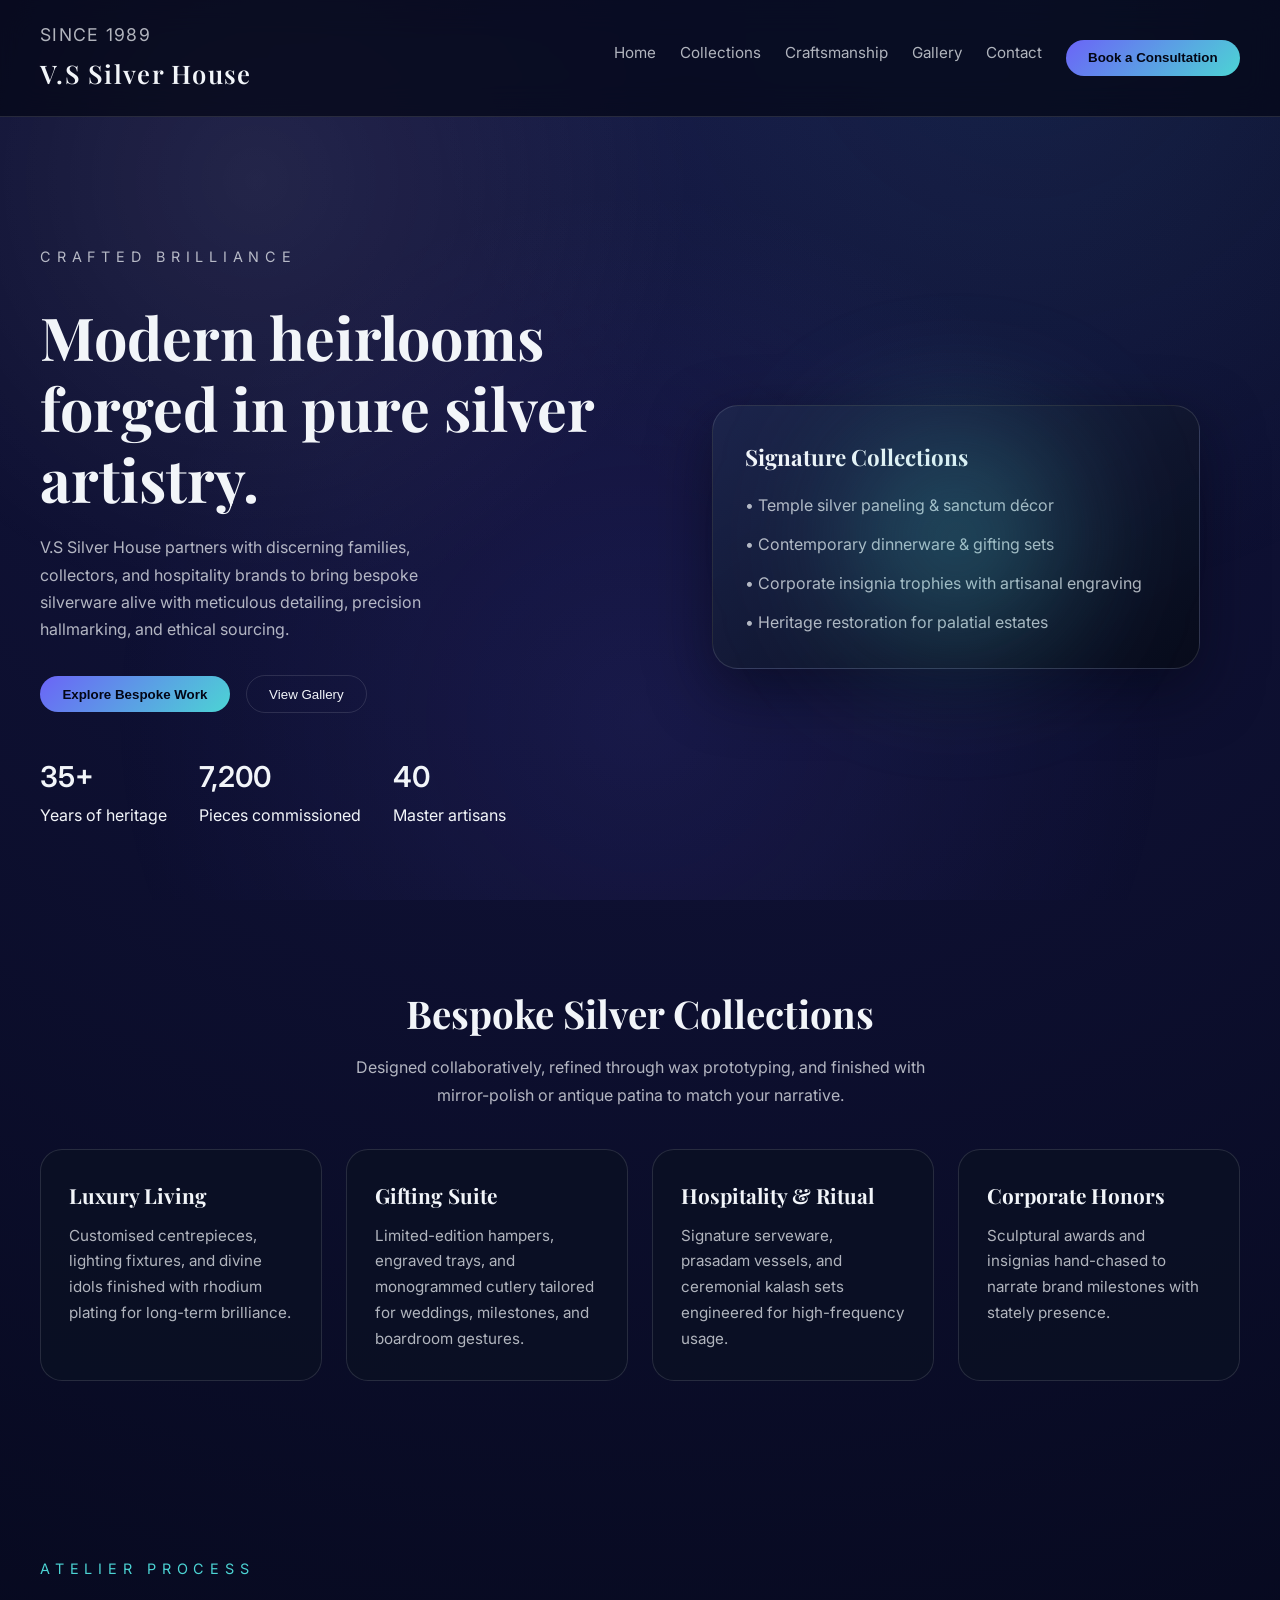
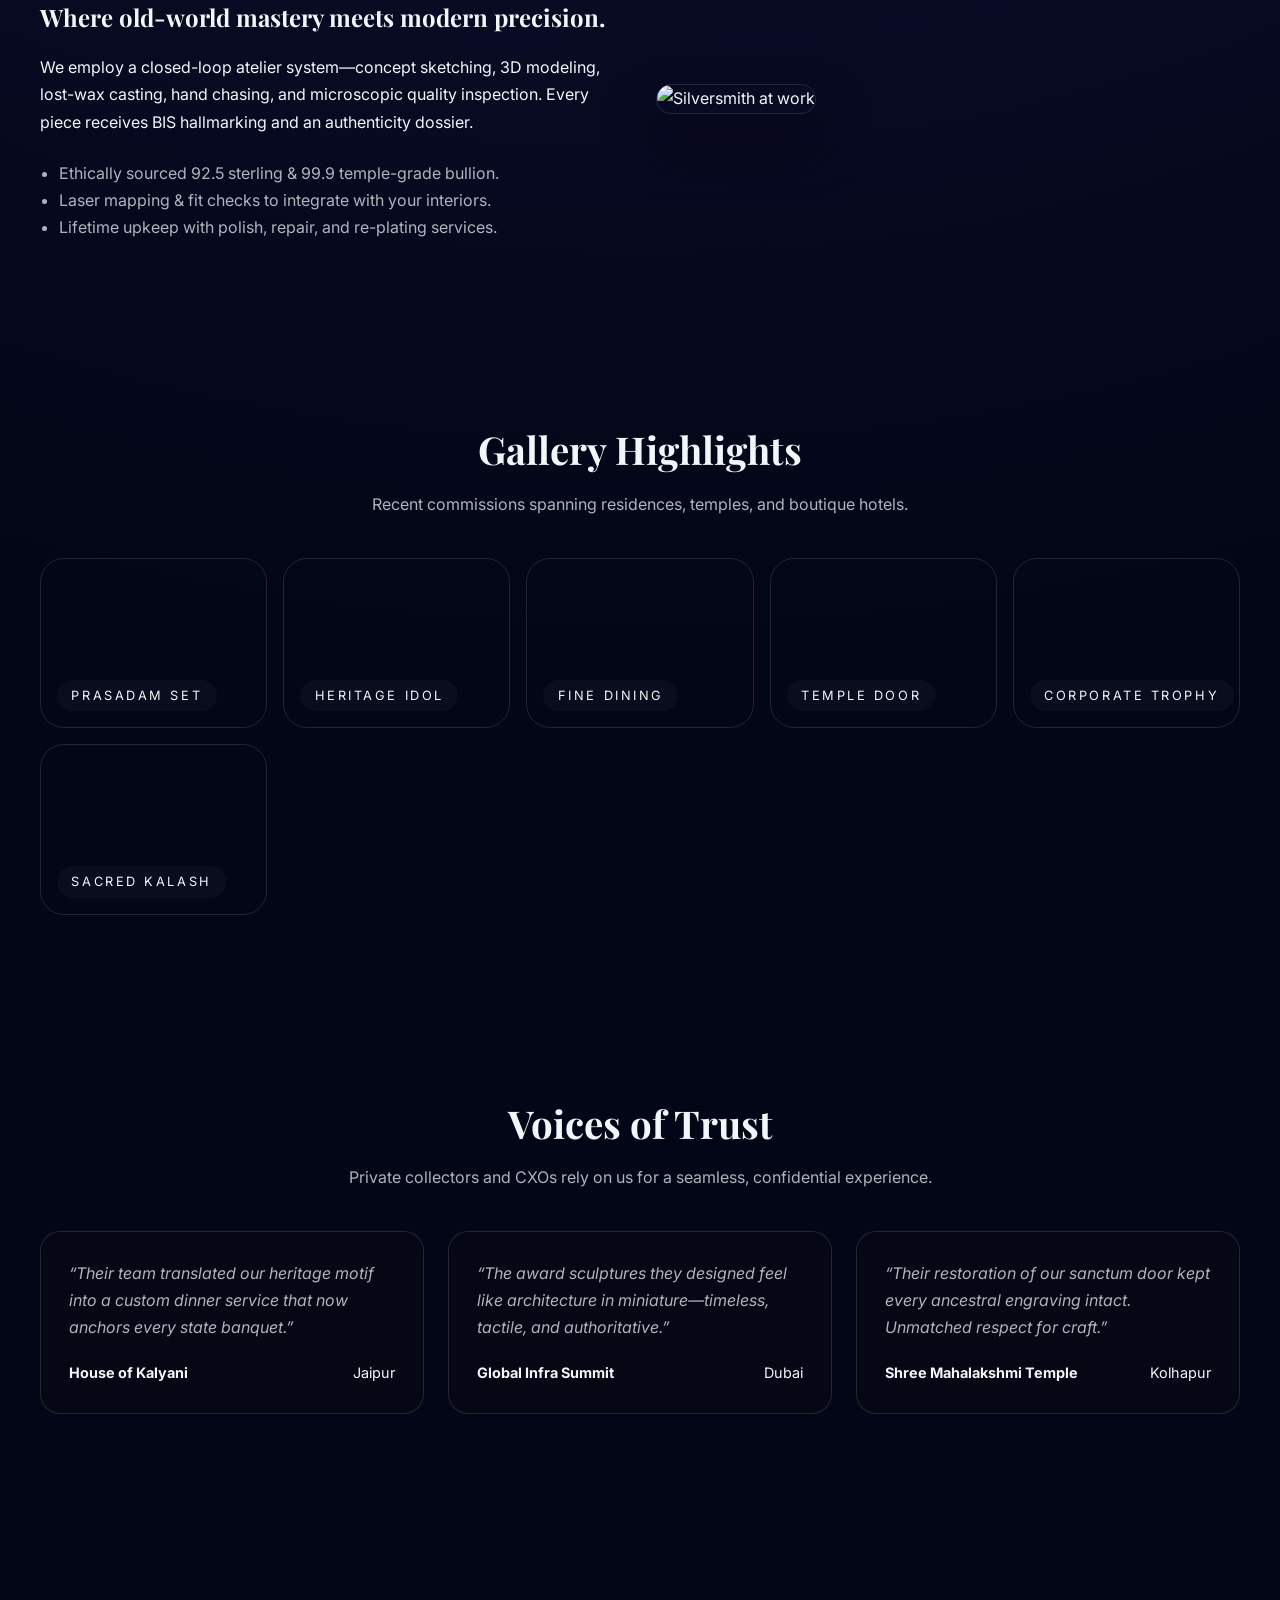
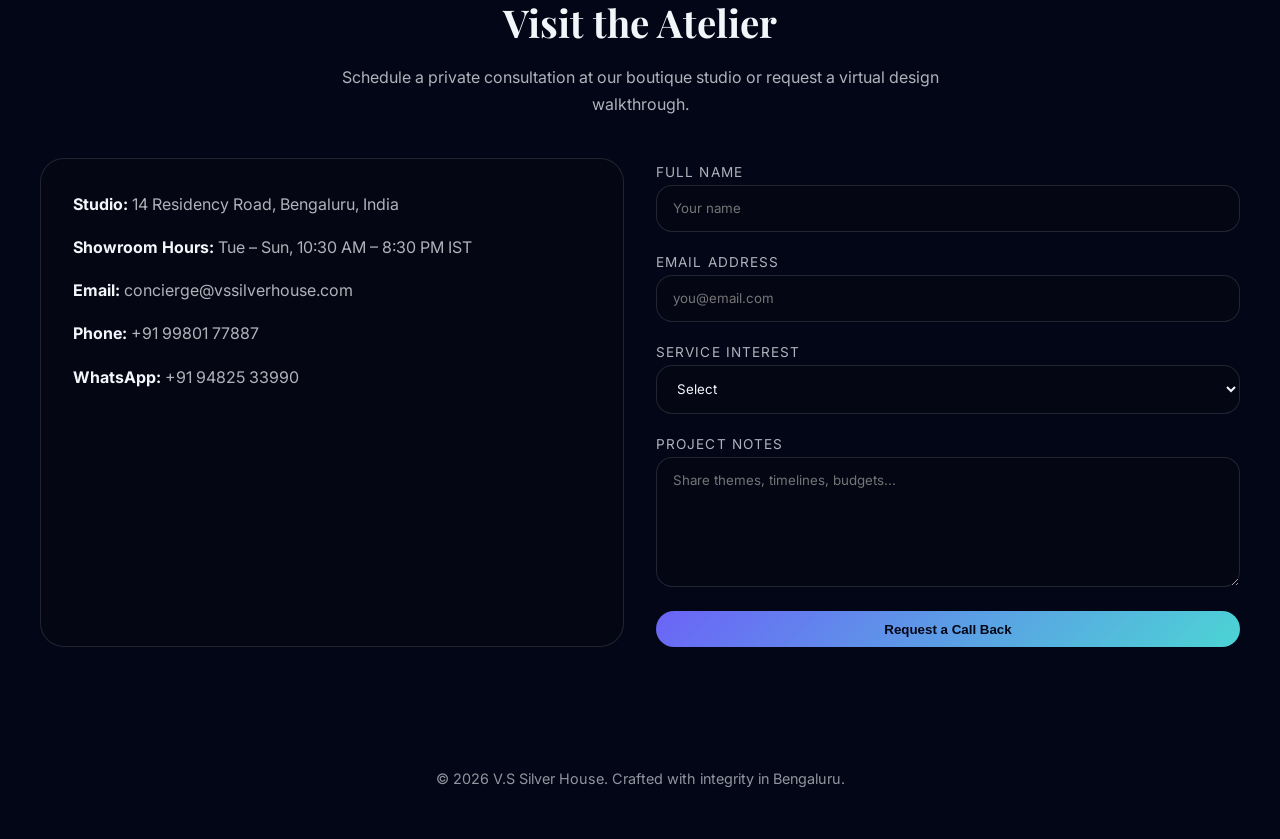
==== commit 5eaa0040: "Refactor: Redesign website with new branding and layout Co-authored-by: vickyjadhav361 <vickyjadhav3" ====
--- a/index.html
+++ b/index.html
@@ -2,15 +2,30 @@
 <html lang="en">
 <head>
   <meta charset="UTF-8" />
-  <meta name="viewport" content="width=device-width, initial-scale=1.0"/>
-  <title>V.S Silver House - Premium Silver Jewelry & Ornaments</title>
-  <link href="https://fonts.googleapis.com/css2?family=Playfair+Display:wght@400;500;600;700&family=Poppins:wght@300;400;500;600&display=swap" rel="stylesheet">
+  <meta name="viewport" content="width=device-width, initial-scale=1.0" />
+  <meta name="description" content="V.S Silver House crafts bespoke silverware, ornaments, and corporate gifting collections with heritage artistry and modern precision." />
+  <title>V.S Silver House | Bespoke Silverware & Heritage Craft</title>
+  <link rel="preconnect" href="https://fonts.googleapis.com" />
+  <link rel="preconnect" href="https://fonts.gstatic.com" crossorigin />
+  <link href="https://fonts.googleapis.com/css2?family=Playfair+Display:wght@500;600&family=Inter:wght@400;500;600&display=swap" rel="stylesheet" />
   <style>
-    /* Reset and Base Styles */
-    * {
+    :root {
+      --deep-night: #050816;
+      --midnight: #0b1124;
+      --indigo: #5d5fee;
+      --aqua: #4cd4d4;
+      --silver: #f2f5f9;
+      --muted: rgba(242, 245, 249, 0.72);
+      --card-bg: rgba(11, 17, 36, 0.8);
+      --border: rgba(255, 255, 255, 0.12);
+      --gradient: linear-gradient(135deg, #6b64f7 0%, #4cd4d4 100%);
+      --radius-xl: 26px;
+    }
+
+    *, *::before, *::after {
+      box-sizing: border-box;
       margin: 0;
       padding: 0;
-      box-sizing: border-box;
     }
 
     html {
@@ -18,646 +33,753 @@
     }
 
     body {
-      font-family: 'Poppins', sans-serif;
-      line-height: 1.6;
-      color: #333;
+      font-family: 'Inter', system-ui, -apple-system, BlinkMacSystemFont, sans-serif;
+      background: radial-gradient(circle at top, rgba(92, 88, 247, 0.2), transparent 55%), #030616;
+      color: var(--silver);
+      line-height: 1.7;
+      min-height: 100vh;
       overflow-x: hidden;
     }
 
-    /* Navigation */
+    .background-texture {
+      position: fixed;
+      inset: 0;
+      background:
+        radial-gradient(circle at 20% 20%, rgba(255, 255, 255, 0.08), transparent 35%),
+        radial-gradient(circle at 80% 0%, rgba(76, 212, 212, 0.08), transparent 45%),
+        radial-gradient(circle at 50% 80%, rgba(109, 99, 255, 0.1), transparent 55%);
+      pointer-events: none;
+      z-index: 0;
+    }
+
+    .container {
+      width: min(1200px, 94vw);
+      margin: 0 auto;
+      position: relative;
+      z-index: 1;
+    }
+
+    header {
+      position: sticky;
+      top: 0;
+      z-index: 10;
+      background: rgba(3, 6, 20, 0.7);
+      backdrop-filter: blur(16px);
+      border-bottom: 1px solid var(--border);
+    }
+
     nav {
-      position: fixed;
-      top: 0;
+      display: flex;
+      align-items: center;
+      justify-content: space-between;
+      padding: 1.25rem 0;
+    }
+
+    .logo {
+      display: flex;
+      flex-direction: column;
+      gap: 0.15rem;
+      letter-spacing: 0.08em;
+    }
+
+    .logo span:first-child {
+      font-size: 1.1rem;
+      text-transform: uppercase;
+      color: var(--muted);
+    }
+
+    .logo span:last-child {
+      font-size: 1.6rem;
+      font-weight: 600;
+      font-family: 'Playfair Display', serif;
+    }
+
+    .nav-links {
+      list-style: none;
+      display: flex;
+      gap: 1.5rem;
+      font-size: 0.95rem;
+    }
+
+    .nav-links a {
+      color: var(--muted);
+      text-decoration: none;
+      transition: color 0.2s ease;
+    }
+
+    .nav-links a:hover,
+    .nav-links a:focus {
+      color: var(--aqua);
+    }
+
+    .cta-btn {
+      padding: 0.65rem 1.4rem;
+      border-radius: 999px;
+      border: none;
+      font-weight: 600;
+      color: #030616;
+      background: var(--gradient);
+      cursor: pointer;
+      transition: transform 0.2s ease, box-shadow 0.2s ease;
+    }
+
+    .cta-btn:hover {
+      transform: translateY(-2px);
+      box-shadow: 0 12px 30px rgba(93, 95, 238, 0.35);
+    }
+
+    .nav-toggle {
+      display: none;
+      flex-direction: column;
+      gap: 0.35rem;
+      background: none;
+      border: none;
+      cursor: pointer;
+    }
+
+    .nav-toggle span {
+      width: 24px;
+      height: 2px;
+      background: var(--silver);
+      transition: transform 0.2s ease;
+    }
+
+    .hero {
+      padding: clamp(4rem, 10vw, 8rem) 0 4rem;
+    }
+
+    .hero-grid {
+      display: grid;
+      grid-template-columns: repeat(auto-fit, minmax(280px, 1fr));
+      gap: clamp(2rem, 5vw, 4rem);
+      align-items: center;
+    }
+
+    .eyebrow {
+      font-size: 0.9rem;
+      letter-spacing: 0.4em;
+      text-transform: uppercase;
+      color: var(--aqua);
+      margin-bottom: 1rem;
+    }
+
+    .hero h1 {
+      font-size: clamp(2.5rem, 5vw, 3.7rem);
+      font-family: 'Playfair Display', serif;
+      margin-bottom: 1.25rem;
+      line-height: 1.2;
+    }
+
+    .hero p {
+      color: var(--muted);
+      max-width: 42ch;
+      margin-bottom: 2rem;
+    }
+
+    .hero .cta-group {
+      display: flex;
+      flex-wrap: wrap;
+      gap: 1rem;
+      align-items: center;
+    }
+
+    .ghost-btn {
+      padding: 0.65rem 1.4rem;
+      border-radius: 999px;
+      border: 1px solid var(--border);
+      background: transparent;
+      color: var(--silver);
+      cursor: pointer;
+      transition: border 0.2s ease, color 0.2s ease;
+    }
+
+    .ghost-btn:hover {
+      border-color: var(--aqua);
+      color: var(--aqua);
+    }
+
+    .hero-stats {
+      display: flex;
+      gap: 2rem;
+      margin-top: 2.5rem;
+      flex-wrap: wrap;
+    }
+
+    .hero-stats div {
+      min-width: 120px;
+    }
+
+    .hero-stats strong {
+      display: block;
+      font-size: 1.8rem;
+      font-weight: 600;
+      color: var(--silver);
+    }
+
+    .hero-art {
+      position: relative;
+      padding: 2.5rem;
+    }
+
+    .hero-art::after {
+      content: "";
+      position: absolute;
+      inset: 10%;
+      border-radius: var(--radius-xl);
+      background: radial-gradient(circle, rgba(76, 212, 212, 0.4), transparent 60%);
+      filter: blur(60px);
+      z-index: 0;
+    }
+
+    .hero-card {
+      position: relative;
+      border-radius: var(--radius-xl);
+      border: 1px solid var(--border);
+      padding: 2rem;
+      background: linear-gradient(145deg, rgba(30, 40, 78, 0.8), rgba(7, 11, 24, 0.9));
+      box-shadow: 0 20px 60px rgba(6, 8, 20, 0.55);
+      isolation: isolate;
+    }
+
+    .hero-card h3 {
+      font-family: 'Playfair Display', serif;
+      font-size: 1.4rem;
+      margin-bottom: 1rem;
+    }
+
+    .hero-card ul {
+      list-style: none;
+      display: flex;
+      flex-direction: column;
+      gap: 0.75rem;
+      color: var(--muted);
+    }
+
+    section {
+      padding: clamp(3rem, 8vw, 5.5rem) 0;
+    }
+
+    .section-header {
+      margin-bottom: 2.5rem;
+      text-align: center;
+    }
+
+    .section-header h2 {
+      font-size: clamp(2rem, 3vw, 2.6rem);
+      font-family: 'Playfair Display', serif;
+      margin-bottom: 0.5rem;
+    }
+
+    .section-header p {
+      color: var(--muted);
+      max-width: 60ch;
+      margin: 0 auto;
+    }
+
+    .card-grid {
+      display: grid;
+      grid-template-columns: repeat(auto-fit, minmax(220px, 1fr));
+      gap: 1.5rem;
+    }
+
+    .card {
+      padding: 1.75rem;
+      border-radius: 22px;
+      border: 1px solid var(--border);
+      background: var(--card-bg);
+      transition: transform 0.25s ease, border 0.25s ease;
+      position: relative;
+      overflow: hidden;
+    }
+
+    .card::before {
+      content: "";
+      position: absolute;
+      inset: 0;
+      background: linear-gradient(120deg, rgba(92, 88, 247, 0.2), transparent 60%);
+      opacity: 0;
+      transition: opacity 0.3s ease;
+    }
+
+    .card:hover {
+      transform: translateY(-6px);
+      border-color: rgba(76, 212, 212, 0.4);
+    }
+
+    .card:hover::before {
+      opacity: 1;
+    }
+
+    .card h3 {
+      font-size: 1.3rem;
+      margin-bottom: 0.6rem;
+      font-family: 'Playfair Display', serif;
+    }
+
+    .card p {
+      color: var(--muted);
+      font-size: 0.95rem;
+    }
+
+    .craftsmanship {
+      display: grid;
+      grid-template-columns: repeat(auto-fit, minmax(280px, 1fr));
+      gap: 2rem;
+      align-items: center;
+    }
+
+    .craftsmanship img {
       width: 100%;
-      background: rgba(255, 255, 255, 0.98);
+      border-radius: var(--radius-xl);
+      border: 1px solid var(--border);
+      filter: saturate(1.1);
+      box-shadow: 0 30px 50px rgba(5, 6, 20, 0.6);
+    }
+
+    .gallery-grid {
+      display: grid;
+      grid-template-columns: repeat(auto-fit, minmax(220px, 1fr));
+      gap: 1rem;
+    }
+
+    .gallery-grid figure {
+      aspect-ratio: 4 / 3;
+      border-radius: 24px;
+      overflow: hidden;
+      border: 1px solid var(--border);
+      position: relative;
+    }
+
+    .gallery-grid figure::after {
+      content: attr(data-label);
+      position: absolute;
+      left: 1rem;
+      bottom: 1rem;
+      padding: 0.3rem 0.9rem;
+      border-radius: 999px;
       backdrop-filter: blur(10px);
-      box-shadow: 0 2px 20px rgba(0, 0, 0, 0.1);
-      z-index: 1000;
-      transition: all 0.3s ease;
-    }
-
-    nav.scrolled {
-      background: rgba(255, 255, 255, 1);
-      box-shadow: 0 2px 30px rgba(0, 0, 0, 0.15);
-    }
-
-    nav .container {
-      max-width: 1200px;
-      margin: 0 auto;
+      background: rgba(13, 17, 34, 0.75);
+      font-size: 0.8rem;
+      text-transform: uppercase;
+      letter-spacing: 0.2em;
+    }
+
+    .gallery-grid figure span {
+      position: absolute;
+      inset: 0;
+      background-size: cover;
+      background-position: center;
+      filter: saturate(1.1);
+      transition: transform 0.4s ease;
+    }
+
+    .gallery-grid figure:hover span {
+      transform: scale(1.06);
+    }
+
+    .testimonials-grid {
+      display: grid;
+      grid-template-columns: repeat(auto-fit, minmax(260px, 1fr));
+      gap: 1.5rem;
+    }
+
+    .testimonial-card {
+      padding: 1.75rem;
+      border-radius: 20px;
+      border: 1px solid var(--border);
+      background: rgba(6, 9, 20, 0.85);
+    }
+
+    .testimonial-card p {
+      font-style: italic;
+      margin-bottom: 1.2rem;
+      color: var(--muted);
+    }
+
+    .testimonial-author {
       display: flex;
       justify-content: space-between;
       align-items: center;
-      padding: 1.2rem 2rem;
-    }
-
-    .logo {
-      font-family: 'Playfair Display', serif;
-      font-size: 1.8rem;
-      font-weight: 700;
-      color: #2c3e50;
-      letter-spacing: 1px;
-    }
-
-    .logo span {
-      color: #c0c0c0;
-    }
-
-    nav ul {
+      font-size: 0.9rem;
+    }
+
+    .contact-grid {
+      display: grid;
+      grid-template-columns: repeat(auto-fit, minmax(280px, 1fr));
+      gap: 2rem;
+    }
+
+    .info-card {
+      padding: 2rem;
+      border-radius: 24px;
+      border: 1px solid var(--border);
+      background: rgba(6, 8, 20, 0.85);
+    }
+
+    .info-card ul {
+      list-style: none;
       display: flex;
-      list-style: none;
-      gap: 2.5rem;
-    }
-
-    nav a {
-      text-decoration: none;
-      color: #555;
-      font-weight: 500;
-      transition: color 0.3s ease;
-      font-size: 0.95rem;
-    }
-
-    nav a:hover {
-      color: #c0c0c0;
-    }
-
-    /* Hero Section */
-    .hero {
-      height: 100vh;
-      background: linear-gradient(135deg, #667eea 0%, #764ba2 50%, #c0c0c0 100%);
-      display: flex;
-      align-items: center;
-      justify-content: center;
+      flex-direction: column;
+      gap: 1rem;
+      color: var(--muted);
+    }
+
+    .info-card strong {
+      color: var(--silver);
+    }
+
+    form {
+      display: grid;
+      gap: 1rem;
+    }
+
+    label {
+      font-size: 0.85rem;
+      letter-spacing: 0.08em;
+      text-transform: uppercase;
+      color: var(--muted);
+    }
+
+    input, textarea, select {
+      width: 100%;
+      padding: 0.9rem 1rem;
+      border-radius: 16px;
+      border: 1px solid var(--border);
+      background: rgba(5, 8, 20, 0.6);
+      color: var(--silver);
+      font-family: inherit;
+    }
+
+    textarea {
+      min-height: 130px;
+      resize: vertical;
+    }
+
+    .form-message {
+      padding: 0.85rem 1rem;
+      border-radius: 999px;
+      border: 1px solid transparent;
+      font-size: 0.9rem;
+      display: none;
+    }
+
+    .form-message.success {
+      display: block;
+      border-color: rgba(76, 212, 212, 0.4);
+      color: var(--aqua);
+    }
+
+    footer {
       text-align: center;
-      color: white;
-      position: relative;
-      overflow: hidden;
-    }
-
-    .hero::before {
-      content: '';
-      position: absolute;
-      top: 0;
-      left: 0;
-      right: 0;
-      bottom: 0;
-      background: url('data:image/svg+xml,<svg xmlns="http://www.w3.org/2000/svg" viewBox="0 0 1440 320"><path fill="%23ffffff" fill-opacity="0.1" d="M0,96L48,112C96,128,192,160,288,160C384,160,480,128,576,112C672,96,768,96,864,112C960,128,1056,160,1152,165.3C1248,171,1344,149,1392,138.7L1440,128L1440,320L1392,320C1344,320,1248,320,1152,320C1056,320,960,320,864,320C768,320,672,320,576,320C480,320,384,320,288,320C192,320,96,320,48,320L0,320Z"></path></svg>') no-repeat bottom;
-      background-size: cover;
-    }
-
-    .hero-content {
-      position: relative;
-      z-index: 1;
-      max-width: 800px;
-      padding: 2rem;
-      animation: fadeInUp 1s ease;
-    }
-
-    .hero h1 {
-      font-family: 'Playfair Display', serif;
-      font-size: 4.5rem;
-      font-weight: 700;
-      margin-bottom: 1.5rem;
-      text-shadow: 2px 2px 4px rgba(0, 0, 0, 0.2);
-      letter-spacing: 2px;
-    }
-
-    .hero p {
-      font-size: 1.4rem;
-      margin-bottom: 2.5rem;
-      font-weight: 300;
-      letter-spacing: 1px;
-    }
-
-    .cta-button {
-      display: inline-block;
-      padding: 1rem 3rem;
-      background: white;
-      color: #667eea;
-      text-decoration: none;
-      border-radius: 50px;
-      font-weight: 600;
-      transition: all 0.3s ease;
-      box-shadow: 0 10px 30px rgba(0, 0, 0, 0.2);
-      font-size: 1.1rem;
-    }
-
-    .cta-button:hover {
-      transform: translateY(-3px);
-      box-shadow: 0 15px 40px rgba(0, 0, 0, 0.3);
-    }
-
-    /* Sections */
-    section {
-      padding: 6rem 2rem;
-      max-width: 1200px;
-      margin: 0 auto;
-    }
-
-    h2 {
-      font-family: 'Playfair Display', serif;
-      font-size: 3rem;
-      text-align: center;
-      margin-bottom: 1rem;
-      color: #2c3e50;
-      position: relative;
-    }
-
-    h2::after {
-      content: '';
-      display: block;
-      width: 80px;
-      height: 4px;
-      background: linear-gradient(90deg, #667eea, #c0c0c0);
-      margin: 1rem auto;
-      border-radius: 2px;
-    }
-
-    .section-subtitle {
-      text-align: center;
-      color: #666;
-      font-size: 1.2rem;
-      margin-bottom: 4rem;
-      max-width: 600px;
-      margin-left: auto;
-      margin-right: auto;
-    }
-
-    /* About Section */
-    #about {
-      background: #f8f9fa;
-    }
-
-    .about-content {
-      display: grid;
-      grid-template-columns: 1fr 1fr;
-      gap: 4rem;
-      align-items: center;
-    }
-
-    .about-text p {
-      margin-bottom: 1.5rem;
-      color: #555;
-      font-size: 1.1rem;
-      line-height: 1.8;
-    }
-
-    .about-image {
-      position: relative;
-      border-radius: 20px;
-      overflow: hidden;
-      box-shadow: 0 20px 60px rgba(0, 0, 0, 0.15);
-      aspect-ratio: 4/3;
-      background: linear-gradient(135deg, #c0c0c0, #e8e8e8);
-      display: flex;
-      align-items: center;
-      justify-content: center;
-      font-size: 3rem;
-      color: white;
-    }
-
-    /* Collections Section */
-    .collections {
-      display: grid;
-      grid-template-columns: repeat(auto-fit, minmax(300px, 1fr));
-      gap: 2.5rem;
-      margin-top: 3rem;
-    }
-
-    .collection-card {
-      background: white;
-      border-radius: 20px;
-      overflow: hidden;
-      box-shadow: 0 10px 40px rgba(0, 0, 0, 0.1);
-      transition: all 0.3s ease;
-      cursor: pointer;
-    }
-
-    .collection-card:hover {
-      transform: translateY(-10px);
-      box-shadow: 0 20px 60px rgba(0, 0, 0, 0.15);
-    }
-
-    .collection-image {
-      height: 250px;
-      background: linear-gradient(135deg, #667eea, #764ba2);
-      display: flex;
-      align-items: center;
-      justify-content: center;
-      font-size: 4rem;
-      color: white;
-      position: relative;
-      overflow: hidden;
-    }
-
-    .collection-image::before {
-      content: '';
-      position: absolute;
-      top: 0;
-      left: 0;
-      right: 0;
-      bottom: 0;
-      background: radial-gradient(circle at 30% 40%, rgba(255, 255, 255, 0.2) 0%, transparent 60%);
-    }
-
-    .collection-info {
-      padding: 2rem;
-    }
-
-    .collection-info h3 {
-      font-family: 'Playfair Display', serif;
-      font-size: 1.8rem;
-      margin-bottom: 0.8rem;
-      color: #2c3e50;
-    }
-
-    .collection-info p {
-      color: #666;
-      line-height: 1.6;
-    }
-
-    /* Features Section */
-    #features {
-      background: #f8f9fa;
-    }
-
-    .features-grid {
-      display: grid;
-      grid-template-columns: repeat(auto-fit, minmax(250px, 1fr));
-      gap: 3rem;
-      margin-top: 3rem;
-    }
-
-    .feature {
-      text-align: center;
-      padding: 2rem;
-      background: white;
-      border-radius: 15px;
-      box-shadow: 0 5px 20px rgba(0, 0, 0, 0.08);
-      transition: all 0.3s ease;
-    }
-
-    .feature:hover {
-      transform: translateY(-5px);
-      box-shadow: 0 10px 30px rgba(0, 0, 0, 0.12);
-    }
-
-    .feature-icon {
-      font-size: 3rem;
-      margin-bottom: 1rem;
-    }
-
-    .feature h3 {
-      font-family: 'Playfair Display', serif;
-      font-size: 1.5rem;
-      margin-bottom: 1rem;
-      color: #2c3e50;
-    }
-
-    .feature p {
-      color: #666;
-      line-height: 1.6;
-    }
-
-    /* Contact Section */
-    #contact {
-      background: linear-gradient(135deg, #667eea 0%, #764ba2 100%);
-      color: white;
-      text-align: center;
-    }
-
-    #contact h2,
-    #contact h2::after {
-      color: white;
-      background: white;
-    }
-
-    .contact-info {
-      display: grid;
-      grid-template-columns: repeat(auto-fit, minmax(250px, 1fr));
-      gap: 3rem;
-      margin-top: 3rem;
-    }
-
-    .contact-item {
-      padding: 2rem;
-      background: rgba(255, 255, 255, 0.1);
-      backdrop-filter: blur(10px);
-      border-radius: 15px;
-      transition: all 0.3s ease;
-    }
-
-    .contact-item:hover {
-      background: rgba(255, 255, 255, 0.2);
-      transform: translateY(-5px);
-    }
-
-    .contact-item-icon {
-      font-size: 2.5rem;
-      margin-bottom: 1rem;
-    }
-
-    .contact-item h3 {
-      font-size: 1.3rem;
-      margin-bottom: 0.5rem;
-    }
-
-    .contact-item p {
-      font-size: 1.1rem;
-      opacity: 0.9;
-    }
-
-    /* Footer */
-    footer {
-      background: #2c3e50;
-      color: white;
-      text-align: center;
-      padding: 2rem;
-    }
-
-    footer p {
-      margin-bottom: 0.5rem;
-    }
-
-    .social-links {
-      margin-top: 1rem;
-      display: flex;
-      justify-content: center;
-      gap: 1.5rem;
-    }
-
-    .social-links a {
-      color: white;
-      font-size: 1.5rem;
-      transition: color 0.3s ease;
-    }
-
-    .social-links a:hover {
-      color: #c0c0c0;
-    }
-
-    /* Animations */
-    @keyframes fadeInUp {
-      from {
+      padding: 2rem 0 3rem;
+      color: rgba(242, 245, 249, 0.6);
+      font-size: 0.9rem;
+    }
+
+    .reveal {
+      opacity: 0;
+      transform: translateY(30px);
+      transition: opacity 0.6s ease, transform 0.6s ease;
+    }
+
+    .reveal.visible {
+      opacity: 1;
+      transform: translateY(0);
+    }
+
+    @media (max-width: 900px) {
+      .nav-toggle {
+        display: flex;
+      }
+
+      .nav-links {
+        position: absolute;
+        top: 100%;
+        right: 1rem;
+        flex-direction: column;
+        background: rgba(5, 6, 18, 0.96);
+        border: 1px solid var(--border);
+        padding: 1.5rem;
+        border-radius: 18px;
+        transform: translateY(-10px);
         opacity: 0;
-        transform: translateY(30px);
+        pointer-events: none;
+        transition: opacity 0.2s ease;
       }
-      to {
+
+      .nav-links.open {
         opacity: 1;
         transform: translateY(0);
+        pointer-events: auto;
       }
-    }
-
-    /* Responsive */
-    @media (max-width: 768px) {
-      .hero h1 {
-        font-size: 2.5rem;
+
+      nav {
+        position: relative;
       }
 
-      .hero p {
-        font-size: 1.1rem;
-      }
-
-      h2 {
-        font-size: 2rem;
-      }
-
-      nav ul {
+      .hero-stats {
         gap: 1.5rem;
-      }
-
-      .about-content {
-        grid-template-columns: 1fr;
-      }
-
-      section {
-        padding: 4rem 1.5rem;
-      }
-
-      nav .container {
-        padding: 1rem 1.5rem;
-      }
-
-      .logo {
-        font-size: 1.4rem;
-      }
-
-      nav a {
-        font-size: 0.85rem;
-      }
-    }
-
-    @media (max-width: 480px) {
-      nav ul {
-        display: none;
       }
     }
   </style>
 </head>
 <body>
-  <!-- Navigation -->
-  <nav id="navbar">
+  <div class="background-texture" aria-hidden="true"></div>
+
+  <header id="siteHeader">
     <div class="container">
-      <div class="logo">V.S <span>Silver House</span></div>
-      <ul>
-        <li><a href="#home">Home</a></li>
-        <li><a href="#about">About</a></li>
-        <li><a href="#collections">Collections</a></li>
-        <li><a href="#features">Features</a></li>
-        <li><a href="#contact">Contact</a></li>
-      </ul>
+      <nav>
+        <div class="logo">
+          <span>since 1989</span>
+          <span>V.S Silver House</span>
+        </div>
+        <button class="nav-toggle" id="navToggle" aria-label="Toggle navigation menu">
+          <span></span>
+          <span></span>
+          <span></span>
+        </button>
+        <ul class="nav-links" id="navLinks">
+          <li><a href="#home">Home</a></li>
+          <li><a href="#collections">Collections</a></li>
+          <li><a href="#craft">Craftsmanship</a></li>
+          <li><a href="#gallery">Gallery</a></li>
+          <li><a href="#contact">Contact</a></li>
+          <li><button class="cta-btn" onclick="document.getElementById('contact').scrollIntoView({behavior:'smooth'})">Book a Consultation</button></li>
+        </ul>
+      </nav>
     </div>
-  </nav>
-
-  <!-- Hero Section -->
-  <section id="home" class="hero">
-    <div class="hero-content">
-      <h1>V.S Silver House</h1>
-      <p>Exquisite Silver Jewelry & Ornaments Crafted with Perfection</p>
-      <a href="#collections" class="cta-button">Explore Collections</a>
-    </div>
-  </section>
-
-  <!-- About Section -->
-  <section id="about">
-    <h2>About Us</h2>
-    <p class="section-subtitle">Crafting Excellence in Silver Since Generations</p>
-    <div class="about-content">
-      <div class="about-text">
-        <p>
-          Welcome to V.S Silver House, where tradition meets contemporary elegance. 
-          We are dedicated to creating the finest silver jewelry and ornaments that 
-          reflect timeless beauty and exceptional craftsmanship.
-        </p>
-        <p>
-          With years of expertise in silver artistry, we take pride in offering 
-          authentic, pure silver products that are carefully crafted to perfection. 
-          Each piece tells a story of heritage, quality, and dedication.
-        </p>
-        <p>
-          From traditional designs to modern masterpieces, V.S Silver House is your 
-          trusted destination for premium silver jewelry that adds grace to every occasion.
-        </p>
+  </header>
+
+  <main>
+    <section class="hero" id="home">
+      <div class="container hero-grid">
+        <div class="hero-text reveal">
+          <p class="eyebrow">Crafted brilliance</p>
+          <h1>Modern heirlooms forged in pure silver artistry.</h1>
+          <p>V.S Silver House partners with discerning families, collectors, and hospitality brands to bring bespoke silverware alive with meticulous detailing, precision hallmarking, and ethical sourcing.</p>
+          <div class="cta-group">
+            <button class="cta-btn">Explore Bespoke Work</button>
+            <button class="ghost-btn" onclick="document.getElementById('gallery').scrollIntoView({behavior:'smooth'})">View Gallery</button>
+          </div>
+          <div class="hero-stats">
+            <div>
+              <strong>35+</strong>
+              <span>Years of heritage</span>
+            </div>
+            <div>
+              <strong>7,200</strong>
+              <span>Pieces commissioned</span>
+            </div>
+            <div>
+              <strong>40</strong>
+              <span>Master artisans</span>
+            </div>
+          </div>
+        </div>
+        <div class="hero-art reveal">
+          <div class="hero-card">
+            <h3>Signature Collections</h3>
+            <ul>
+              <li>• Temple silver paneling & sanctum décor</li>
+              <li>• Contemporary dinnerware & gifting sets</li>
+              <li>• Corporate insignia trophies with artisanal engraving</li>
+              <li>• Heritage restoration for palatial estates</li>
+            </ul>
+          </div>
+        </div>
       </div>
-      <div class="about-image">
-        ✨
+    </section>
+
+    <section id="collections">
+      <div class="container">
+        <div class="section-header reveal">
+          <h2>Bespoke Silver Collections</h2>
+          <p>Designed collaboratively, refined through wax prototyping, and finished with mirror-polish or antique patina to match your narrative.</p>
+        </div>
+        <div class="card-grid">
+          <article class="card reveal">
+            <h3>Luxury Living</h3>
+            <p>Customised centrepieces, lighting fixtures, and divine idols finished with rhodium plating for long-term brilliance.</p>
+          </article>
+          <article class="card reveal">
+            <h3>Gifting Suite</h3>
+            <p>Limited-edition hampers, engraved trays, and monogrammed cutlery tailored for weddings, milestones, and boardroom gestures.</p>
+          </article>
+          <article class="card reveal">
+            <h3>Hospitality & Ritual</h3>
+            <p>Signature serveware, prasadam vessels, and ceremonial kalash sets engineered for high-frequency usage.</p>
+          </article>
+          <article class="card reveal">
+            <h3>Corporate Honors</h3>
+            <p>Sculptural awards and insignias hand-chased to narrate brand milestones with stately presence.</p>
+          </article>
+        </div>
       </div>
-    </div>
-  </section>
-
-  <!-- Collections Section -->
-  <section id="collections">
-    <h2>Our Collections</h2>
-    <p class="section-subtitle">Discover Our Exclusive Range of Silver Jewelry</p>
-    <div class="collections">
-      <div class="collection-card">
-        <div class="collection-image">💍</div>
-        <div class="collection-info">
-          <h3>Rings & Bands</h3>
-          <p>Elegant silver rings crafted with intricate designs for every occasion and style.</p>
+    </section>
+
+    <section id="craft">
+      <div class="container craftsmanship">
+        <div class="reveal">
+          <p class="eyebrow">atelier process</p>
+          <h2 style="font-family: 'Playfair Display', serif; margin-bottom: 1rem;">Where old-world mastery meets modern precision.</h2>
+          <p>We employ a closed-loop atelier system—concept sketching, 3D modeling, lost-wax casting, hand chasing, and microscopic quality inspection. Every piece receives BIS hallmarking and an authenticity dossier.</p>
+          <ul style="margin-top: 1.5rem; color: var(--muted); list-style: disc; padding-left: 1.2rem;">
+            <li>Ethically sourced 92.5 sterling & 99.9 temple-grade bullion.</li>
+            <li>Laser mapping & fit checks to integrate with your interiors.</li>
+            <li>Lifetime upkeep with polish, repair, and re-plating services.</li>
+          </ul>
+        </div>
+        <div class="reveal">
+          <img src="https://images.unsplash.com/photo-1522312346375-d1a52e2b99b3?auto=format&fit=crop&w=1200&q=80" alt="Silversmith at work" loading="lazy" />
         </div>
       </div>
-      <div class="collection-card">
-        <div class="collection-image">📿</div>
-        <div class="collection-info">
-          <h3>Necklaces & Chains</h3>
-          <p>Beautiful necklaces and chains that complement your elegance with timeless charm.</p>
+    </section>
+
+    <section id="gallery">
+      <div class="container">
+        <div class="section-header reveal">
+          <h2>Gallery Highlights</h2>
+          <p>Recent commissions spanning residences, temples, and boutique hotels.</p>
+        </div>
+        <div class="gallery-grid">
+          <figure class="reveal" data-label="Prasadam Set">
+            <span style="background-image:url('https://images.unsplash.com/photo-1514996937319-344454492b37?auto=format&fit=crop&w=900&q=80');" aria-hidden="true"></span>
+          </figure>
+          <figure class="reveal" data-label="Heritage Idol">
+            <span style="background-image:url('https://images.unsplash.com/photo-1487412720507-e7ab37603c6f?auto=format&fit=crop&w=900&q=80');" aria-hidden="true"></span>
+          </figure>
+          <figure class="reveal" data-label="Fine Dining">
+            <span style="background-image:url('https://images.unsplash.com/photo-1466978913421-dad2ebd01d17?auto=format&fit=crop&w=900&q=80');" aria-hidden="true"></span>
+          </figure>
+          <figure class="reveal" data-label="Temple Door">
+            <span style="background-image:url('https://images.unsplash.com/photo-1504891663526-7bd8e02a524c?auto=format&fit=crop&w=900&q=80');" aria-hidden="true"></span>
+          </figure>
+          <figure class="reveal" data-label="Corporate Trophy">
+            <span style="background-image:url('https://images.unsplash.com/photo-1524504388940-b1c1722653e1?auto=format&fit=crop&w=900&q=80');" aria-hidden="true"></span>
+          </figure>
+          <figure class="reveal" data-label="Sacred Kalash">
+            <span style="background-image:url('https://images.unsplash.com/photo-1519682577862-22b62b24e493?auto=format&fit=crop&w=900&q=80');" aria-hidden="true"></span>
+          </figure>
         </div>
       </div>
-      <div class="collection-card">
-        <div class="collection-image">👂</div>
-        <div class="collection-info">
-          <h3>Earrings</h3>
-          <p>Stunning silver earrings ranging from traditional to contemporary designs.</p>
+    </section>
+
+    <section id="testimonials">
+      <div class="container">
+        <div class="section-header reveal">
+          <h2>Voices of Trust</h2>
+          <p>Private collectors and CXOs rely on us for a seamless, confidential experience.</p>
+        </div>
+        <div class="testimonials-grid">
+          <article class="testimonial-card reveal">
+            <p>“Their team translated our heritage motif into a custom dinner service that now anchors every state banquet.”</p>
+            <div class="testimonial-author">
+              <strong>House of Kalyani</strong>
+              <span>Jaipur</span>
+            </div>
+          </article>
+          <article class="testimonial-card reveal">
+            <p>“The award sculptures they designed feel like architecture in miniature—timeless, tactile, and authoritative.”</p>
+            <div class="testimonial-author">
+              <strong>Global Infra Summit</strong>
+              <span>Dubai</span>
+            </div>
+          </article>
+          <article class="testimonial-card reveal">
+            <p>“Their restoration of our sanctum door kept every ancestral engraving intact. Unmatched respect for craft.”</p>
+            <div class="testimonial-author">
+              <strong>Shree Mahalakshmi Temple</strong>
+              <span>Kolhapur</span>
+            </div>
+          </article>
         </div>
       </div>
-      <div class="collection-card">
-        <div class="collection-image">⚜️</div>
-        <div class="collection-info">
-          <h3>Bracelets & Bangles</h3>
-          <p>Exquisite bracelets and bangles that add grace to your wrists.</p>
+    </section>
+
+    <section id="contact">
+      <div class="container">
+        <div class="section-header reveal">
+          <h2>Visit the Atelier</h2>
+          <p>Schedule a private consultation at our boutique studio or request a virtual design walkthrough.</p>
+        </div>
+        <div class="contact-grid">
+          <div class="info-card reveal">
+            <ul>
+              <li><strong>Studio:</strong> 14 Residency Road, Bengaluru, India</li>
+              <li><strong>Showroom Hours:</strong> Tue – Sun, 10:30 AM – 8:30 PM IST</li>
+              <li><strong>Email:</strong> concierge@vssilverhouse.com</li>
+              <li><strong>Phone:</strong> +91 99801 77887</li>
+              <li><strong>WhatsApp:</strong> +91 94825 33990</li>
+            </ul>
+          </div>
+          <form class="reveal" id="contactForm">
+            <div>
+              <label for="name">Full Name</label>
+              <input type="text" id="name" name="name" placeholder="Your name" required />
+            </div>
+            <div>
+              <label for="email">Email Address</label>
+              <input type="email" id="email" name="email" placeholder="you@email.com" required />
+            </div>
+            <div>
+              <label for="service">Service Interest</label>
+              <select id="service" name="service" required>
+                <option value="">Select</option>
+                <option value="custom">Custom Commission</option>
+                <option value="restoration">Restoration & Care</option>
+                <option value="hospitality">Hospitality Program</option>
+                <option value="corporate">Corporate Gifting</option>
+              </select>
+            </div>
+            <div>
+              <label for="message">Project Notes</label>
+              <textarea id="message" name="message" placeholder="Share themes, timelines, budgets..." required></textarea>
+            </div>
+            <button type="submit" class="cta-btn">Request a Call Back</button>
+            <p class="form-message" id="formMessage" role="status" aria-live="polite"></p>
+          </form>
         </div>
       </div>
-      <div class="collection-card">
-        <div class="collection-image">🪔</div>
-        <div class="collection-info">
-          <h3>Decorative Items</h3>
-          <p>Premium silver decorative items and artifacts for your home and worship.</p>
-        </div>
-      </div>
-      <div class="collection-card">
-        <div class="collection-image">🎁</div>
-        <div class="collection-info">
-          <h3>Gift Articles</h3>
-          <p>Special silver gift items perfect for celebrations and memorable occasions.</p>
-        </div>
-      </div>
-    </div>
-  </section>
-
-  <!-- Features Section -->
-  <section id="features">
-    <h2>Why Choose Us</h2>
-    <p class="section-subtitle">Experience the V.S Silver House Difference</p>
-    <div class="features-grid">
-      <div class="feature">
-        <div class="feature-icon">✨</div>
-        <h3>Pure Silver</h3>
-        <p>We guarantee 100% authentic and pure silver in all our products with proper certification.</p>
-      </div>
-      <div class="feature">
-        <div class="feature-icon">🎨</div>
-        <h3>Expert Craftsmanship</h3>
-        <p>Each piece is meticulously handcrafted by skilled artisans with decades of experience.</p>
-      </div>
-      <div class="feature">
-        <div class="feature-icon">🛡️</div>
-        <h3>Quality Assured</h3>
-        <p>Rigorous quality checks ensure that every product meets our high standards of excellence.</p>
-      </div>
-      <div class="feature">
-        <div class="feature-icon">💎</div>
-        <h3>Unique Designs</h3>
-        <p>Exclusive designs that blend traditional artistry with modern aesthetics.</p>
-      </div>
-    </div>
-  </section>
-
-  <!-- Contact Section -->
-  <section id="contact">
-    <h2>Get In Touch</h2>
-    <p class="section-subtitle" style="color: rgba(255, 255, 255, 0.9);">Visit Us or Reach Out for Inquiries</p>
-    <div class="contact-info">
-      <div class="contact-item">
-        <div class="contact-item-icon">📍</div>
-        <h3>Visit Us</h3>
-        <p>V.S Silver House<br>Main Market Street<br>Your City, State</p>
-      </div>
-      <div class="contact-item">
-        <div class="contact-item-icon">📞</div>
-        <h3>Call Us</h3>
-        <p>+91 XXXXX XXXXX<br>Mon - Sat: 10 AM - 8 PM</p>
-      </div>
-      <div class="contact-item">
-        <div class="contact-item-icon">✉️</div>
-        <h3>Email Us</h3>
-        <p>info@vssilverhouse.com<br>We reply within 24 hours</p>
-      </div>
-    </div>
-  </section>
-
-  <!-- Footer -->
+    </section>
+  </main>
+
   <footer>
-    <p>&copy; 2025 V.S Silver House. All Rights Reserved.</p>
-    <p>Crafted with Excellence | Pure Silver Jewelry & Ornaments</p>
-    <div class="social-links">
-      <a href="#" title="Facebook">📘</a>
-      <a href="#" title="Instagram">📷</a>
-      <a href="#" title="WhatsApp">💬</a>
-    </div>
+    © <span id="year"></span> V.S Silver House. Crafted with integrity in Bengaluru.
   </footer>
 
   <script>
-    // Navbar scroll effect
-    const navbar = document.getElementById('navbar');
-    window.addEventListener('scroll', () => {
-      if (window.scrollY > 50) {
-        navbar.classList.add('scrolled');
-      } else {
-        navbar.classList.remove('scrolled');
-      }
+    const navToggle = document.getElementById('navToggle');
+    const navLinks = document.getElementById('navLinks');
+    navToggle.addEventListener('click', () => {
+      navLinks.classList.toggle('open');
     });
 
-    // Smooth scroll for navigation links
-    document.querySelectorAll('a[href^="#"]').forEach(anchor => {
-      anchor.addEventListener('click', function (e) {
-        e.preventDefault();
-        const target = document.querySelector(this.getAttribute('href'));
-        if (target) {
-          target.scrollIntoView({
-            behavior: 'smooth',
-            block: 'start'
-          });
+    document.querySelectorAll('.nav-links a').forEach(link => {
+      link.addEventListener('click', () => navLinks.classList.remove('open'));
+    });
+
+    const reveals = document.querySelectorAll('.reveal');
+    const observer = new IntersectionObserver(entries => {
+      entries.forEach(entry => {
+        if (entry.isIntersecting) {
+          entry.target.classList.add('visible');
         }
       });
-    });
-
-    // Intersection Observer for scroll animations
-    const observerOptions = {
-      threshold: 0.1,
-      rootMargin: '0px 0px -50px 0px'
-    };
-
-    const observer = new IntersectionObserver((entries) => {
-      entries.forEach(entry => {
-        if (entry.isIntersecting) {
-          entry.target.style.animation = 'fadeInUp 0.8s ease forwards';
-        }
-      });
-    }, observerOptions);
-
-    document.querySelectorAll('.collection-card, .feature, .contact-item').forEach(el => {
-      el.style.opacity = '0';
-      observer.observe(el);
+    }, { threshold: 0.2 });
+
+    reveals.forEach(section => observer.observe(section));
+
+    const yearSpan = document.getElementById('year');
+    yearSpan.textContent = new Date().getFullYear();
+
+    const contactForm = document.getElementById('contactForm');
+    const formMessage = document.getElementById('formMessage');
+
+    contactForm.addEventListener('submit', (event) => {
+      event.preventDefault();
+      formMessage.textContent = "Thank you. Our concierge will connect within 24 hours.";
+      formMessage.classList.add('success');
+      contactForm.reset();
     });
   </script>
 </body>
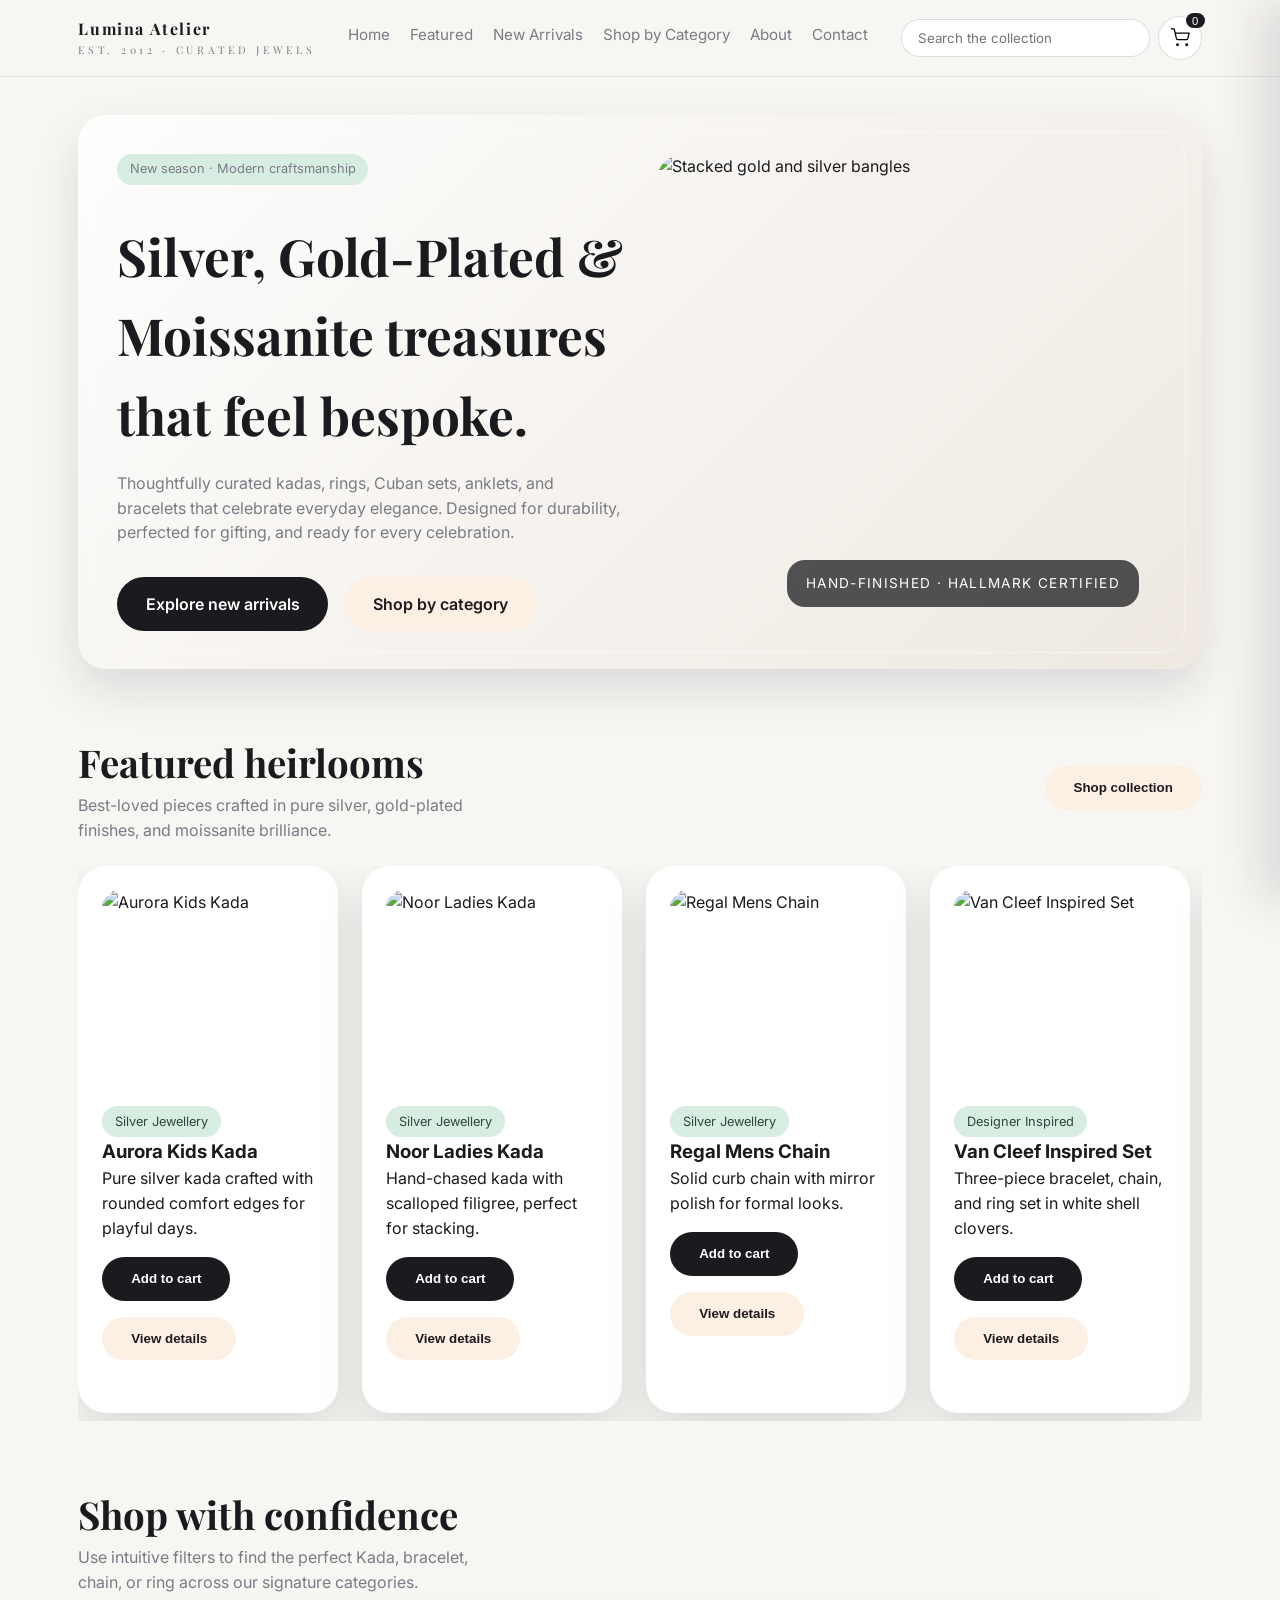
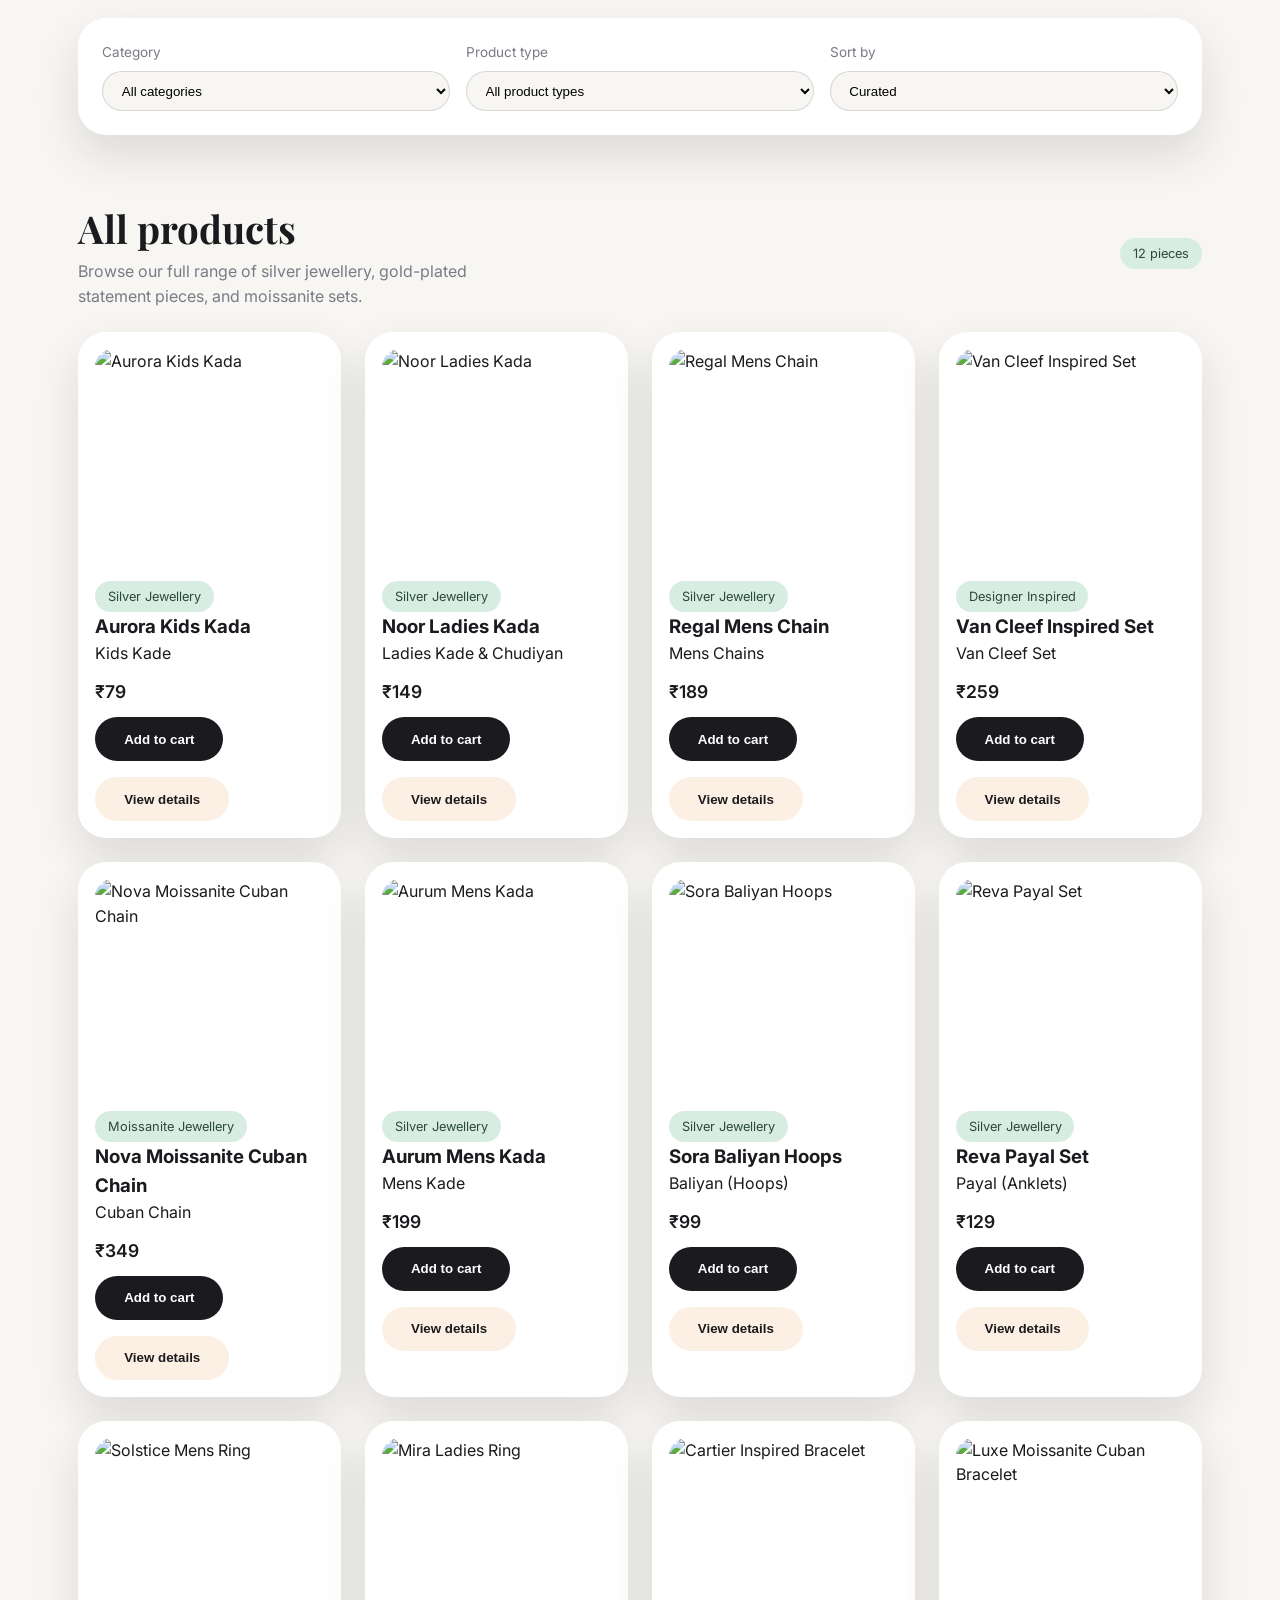
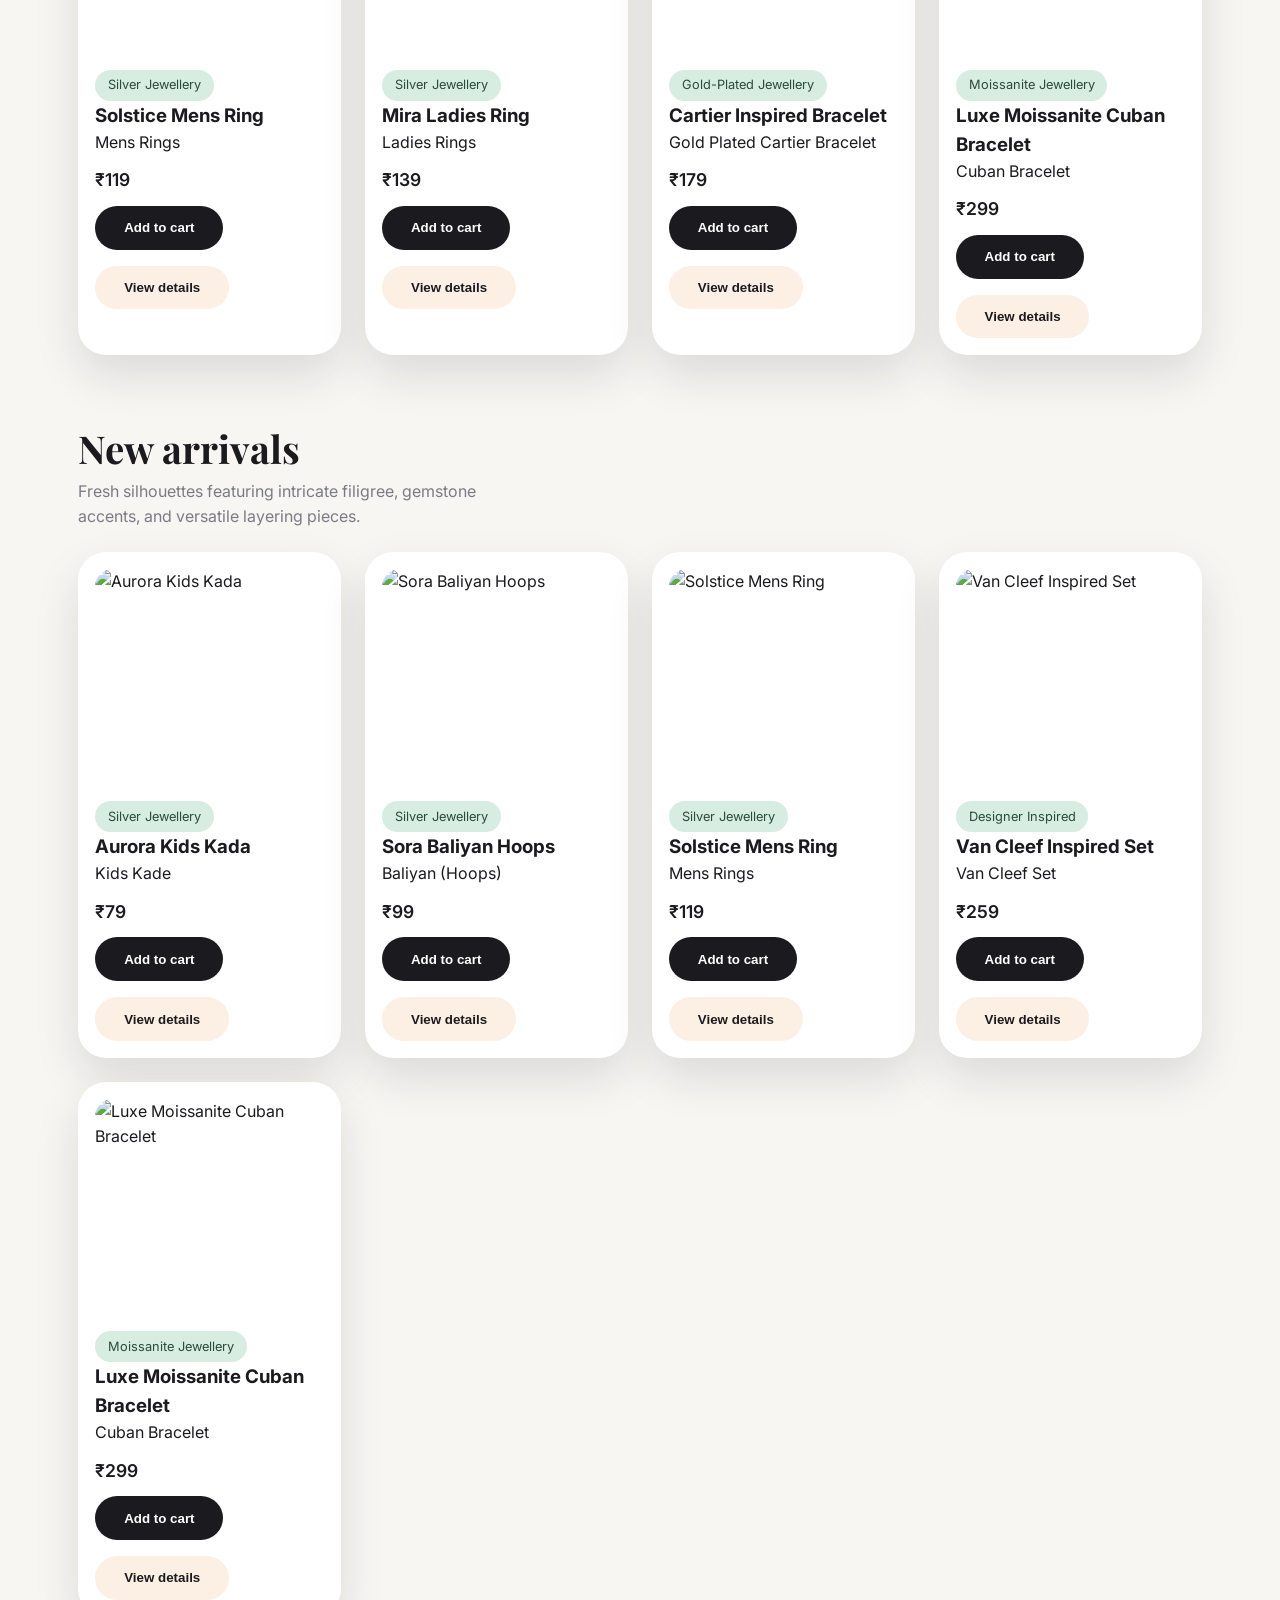
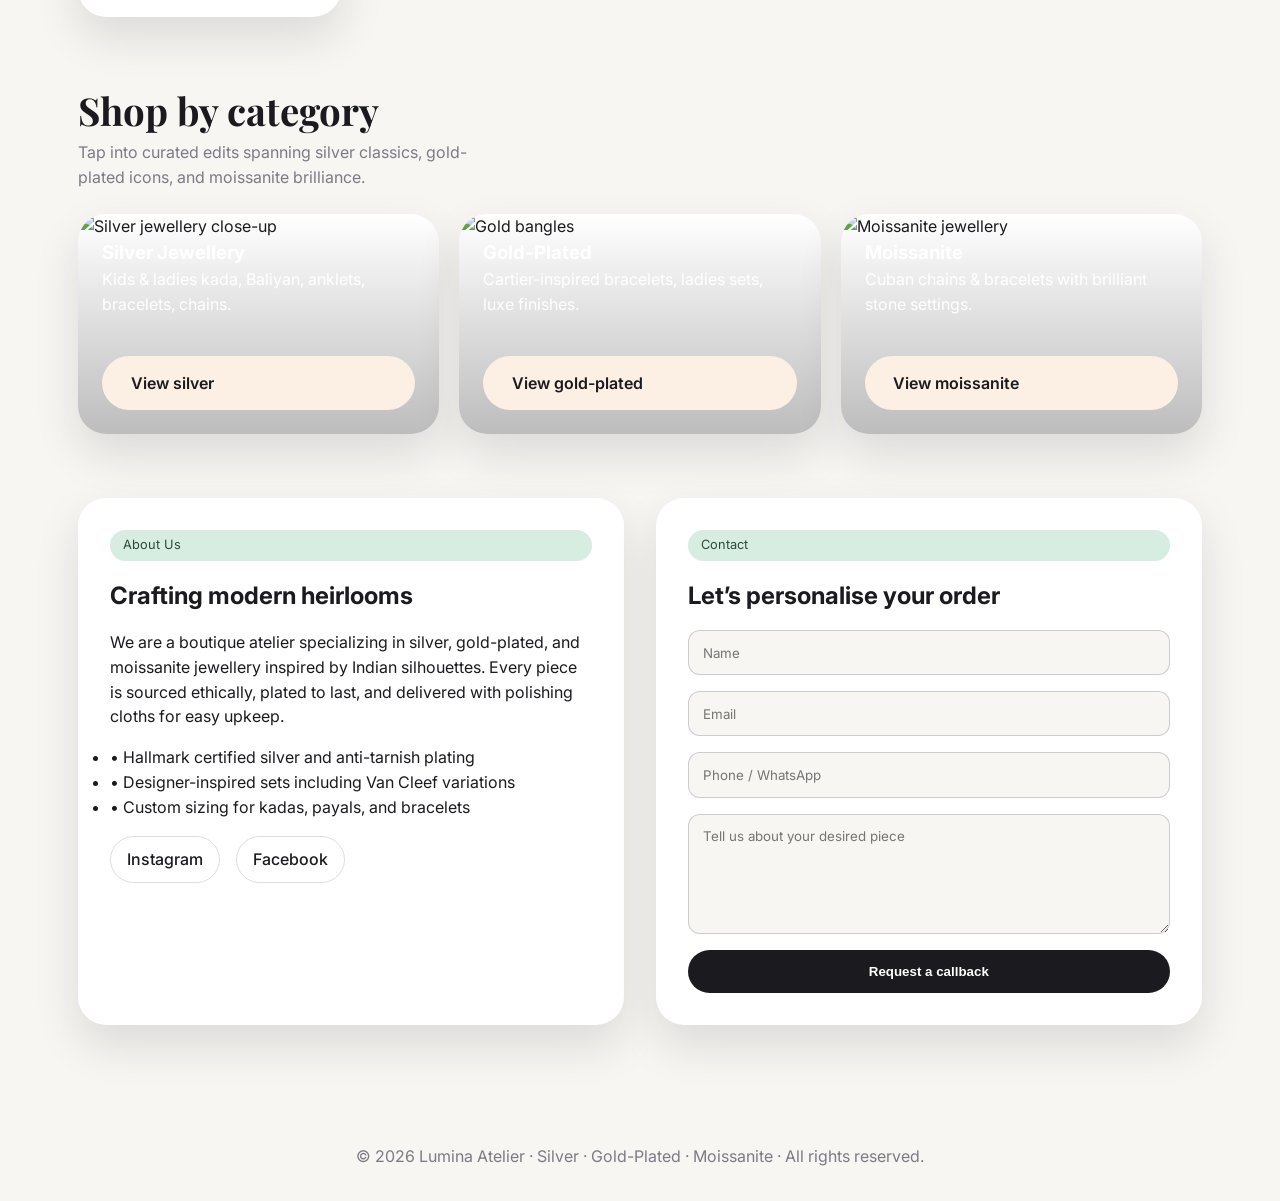
==== commit 7aff3b0f: "Refactor: Update website to Lumina Atelier branding and styling This commit revamps the website's ap" ====
--- a/index.html
+++ b/index.html
@@ -3,784 +3,1454 @@
 <head>
   <meta charset="UTF-8" />
   <meta name="viewport" content="width=device-width, initial-scale=1.0" />
-  <meta name="description" content="V.S Silver House crafts bespoke silverware, ornaments, and corporate gifting collections with heritage artistry and modern precision." />
-  <title>V.S Silver House | Bespoke Silverware & Heritage Craft</title>
-  <link rel="preconnect" href="https://fonts.googleapis.com" />
-  <link rel="preconnect" href="https://fonts.gstatic.com" crossorigin />
-  <link href="https://fonts.googleapis.com/css2?family=Playfair+Display:wght@500;600&family=Inter:wght@400;500;600&display=swap" rel="stylesheet" />
+  <title>Lumina Atelier | Fine Silver, Gold-Plated & Moissanite Jewellery</title>
+  <link rel="preconnect" href="https://fonts.googleapis.com">
+  <link rel="preconnect" href="https://fonts.gstatic.com" crossorigin>
+  <link href="https://fonts.googleapis.com/css2?family=Playfair+Display:wght@400;600&family=Inter:wght@400;500;600&display=swap" rel="stylesheet">
   <style>
     :root {
-      --deep-night: #050816;
-      --midnight: #0b1124;
-      --indigo: #5d5fee;
-      --aqua: #4cd4d4;
-      --silver: #f2f5f9;
-      --muted: rgba(242, 245, 249, 0.72);
-      --card-bg: rgba(11, 17, 36, 0.8);
-      --border: rgba(255, 255, 255, 0.12);
-      --gradient: linear-gradient(135deg, #6b64f7 0%, #4cd4d4 100%);
-      --radius-xl: 26px;
-    }
-
-    *, *::before, *::after {
+      --color-shell: #f8f6f3;
+      --color-sand: #ede7df;
+      --color-blush: #fcefe3;
+      --color-ink: #1b1b1f;
+      --color-dove: #7b7b85;
+      --color-rose: #d9b4a6;
+      --color-mint: #d7ede2;
+      --shadow-soft: 0 20px 45px rgba(27, 27, 31, 0.12);
+      --radius-full: 999px;
+      --radius-xl: 28px;
+      --radius-lg: 18px;
+      --radius-md: 12px;
+      --radius-sm: 8px;
+      --radius-xs: 4px;
+    }
+
+    * {
       box-sizing: border-box;
       margin: 0;
       padding: 0;
     }
 
-    html {
-      scroll-behavior: smooth;
-    }
-
     body {
       font-family: 'Inter', system-ui, -apple-system, BlinkMacSystemFont, sans-serif;
-      background: radial-gradient(circle at top, rgba(92, 88, 247, 0.2), transparent 55%), #030616;
-      color: var(--silver);
-      line-height: 1.7;
+      color: var(--color-ink);
+      background: var(--color-shell);
+      line-height: 1.55;
       min-height: 100vh;
-      overflow-x: hidden;
-    }
-
-    .background-texture {
-      position: fixed;
-      inset: 0;
-      background:
-        radial-gradient(circle at 20% 20%, rgba(255, 255, 255, 0.08), transparent 35%),
-        radial-gradient(circle at 80% 0%, rgba(76, 212, 212, 0.08), transparent 45%),
-        radial-gradient(circle at 50% 80%, rgba(109, 99, 255, 0.1), transparent 55%);
-      pointer-events: none;
-      z-index: 0;
-    }
-
-    .container {
-      width: min(1200px, 94vw);
-      margin: 0 auto;
-      position: relative;
-      z-index: 1;
-    }
-
-    header {
+    }
+
+    img {
+      max-width: 100%;
+      display: block;
+    }
+
+    a {
+      color: inherit;
+      text-decoration: none;
+    }
+
+    .site-header {
       position: sticky;
       top: 0;
       z-index: 10;
-      background: rgba(3, 6, 20, 0.7);
-      backdrop-filter: blur(16px);
-      border-bottom: 1px solid var(--border);
-    }
-
-    nav {
+      backdrop-filter: blur(12px);
+      background: rgba(248, 246, 243, 0.85);
+      border-bottom: 1px solid rgba(123, 123, 133, 0.15);
+    }
+
+    .header-inner {
+      max-width: 1200px;
+      margin: 0 auto;
+      padding: 1rem clamp(1.25rem, 3vw, 2.5rem);
       display: flex;
       align-items: center;
       justify-content: space-between;
-      padding: 1.25rem 0;
-    }
-
-    .logo {
+      gap: 1.5rem;
+    }
+
+    .brand {
       display: flex;
       flex-direction: column;
-      gap: 0.15rem;
-      letter-spacing: 0.08em;
-    }
-
-    .logo span:first-child {
-      font-size: 1.1rem;
-      text-transform: uppercase;
-      color: var(--muted);
-    }
-
-    .logo span:last-child {
-      font-size: 1.6rem;
-      font-weight: 600;
       font-family: 'Playfair Display', serif;
-    }
-
-    .nav-links {
-      list-style: none;
-      display: flex;
-      gap: 1.5rem;
+      letter-spacing: 0.1em;
+    }
+
+    .brand span {
+      font-size: 0.66rem;
+      letter-spacing: 0.35em;
+      color: var(--color-dove);
+    }
+
+    .site-nav {
+      display: flex;
+      gap: 1.25rem;
       font-size: 0.95rem;
-    }
-
-    .nav-links a {
-      color: var(--muted);
-      text-decoration: none;
-      transition: color 0.2s ease;
-    }
-
-    .nav-links a:hover,
-    .nav-links a:focus {
-      color: var(--aqua);
-    }
-
-    .cta-btn {
-      padding: 0.65rem 1.4rem;
-      border-radius: 999px;
-      border: none;
-      font-weight: 600;
-      color: #030616;
-      background: var(--gradient);
+      color: var(--color-dove);
+    }
+
+    .site-nav a {
+      position: relative;
+      padding-bottom: 0.35rem;
+    }
+
+    .site-nav a::after {
+      content: '';
+      position: absolute;
+      left: 0;
+      bottom: 0;
+      width: 100%;
+      height: 2px;
+      background: var(--color-rose);
+      transform: scaleX(0);
+      transform-origin: center;
+      transition: transform 0.3s ease;
+    }
+
+    .site-nav a:hover::after,
+    .site-nav a:focus-visible::after {
+      transform: scaleX(1);
+    }
+
+    .header-actions {
+      display: flex;
+      align-items: center;
+      gap: 0.5rem;
+    }
+
+    .search-input {
+      padding: 0.65rem 1rem;
+      border-radius: var(--radius-full);
+      border: 1px solid rgba(123, 123, 133, 0.25);
+      background: #fff;
+      min-width: 200px;
+    }
+
+    .icon-btn {
+      width: 44px;
+      height: 44px;
+      border-radius: 50%;
+      border: 1px solid rgba(123, 123, 133, 0.25);
+      background: #fff;
+      display: grid;
+      place-items: center;
+      position: relative;
       cursor: pointer;
-      transition: transform 0.2s ease, box-shadow 0.2s ease;
-    }
-
-    .cta-btn:hover {
+      transition: transform 0.2s ease, border-color 0.2s ease;
+    }
+
+    .icon-btn:hover {
       transform: translateY(-2px);
-      box-shadow: 0 12px 30px rgba(93, 95, 238, 0.35);
-    }
-
-    .nav-toggle {
-      display: none;
+      border-color: var(--color-rose);
+    }
+
+    .cart-bubble {
+      position: absolute;
+      top: -4px;
+      right: -4px;
+      background: var(--color-ink);
+      color: #fff;
+      font-size: 0.7rem;
+      border-radius: var(--radius-full);
+      padding: 0.1rem 0.4rem;
+    }
+
+    main {
+      max-width: 1200px;
+      margin: 0 auto;
+      padding: clamp(1.5rem, 3vw, 3rem);
+      display: flex;
       flex-direction: column;
-      gap: 0.35rem;
-      background: none;
-      border: none;
-      cursor: pointer;
-    }
-
-    .nav-toggle span {
-      width: 24px;
-      height: 2px;
-      background: var(--silver);
-      transition: transform 0.2s ease;
+      gap: 4rem;
     }
 
     .hero {
-      padding: clamp(4rem, 10vw, 8rem) 0 4rem;
-    }
-
-    .hero-grid {
-      display: grid;
-      grid-template-columns: repeat(auto-fit, minmax(280px, 1fr));
-      gap: clamp(2rem, 5vw, 4rem);
-      align-items: center;
-    }
-
-    .eyebrow {
-      font-size: 0.9rem;
-      letter-spacing: 0.4em;
-      text-transform: uppercase;
-      color: var(--aqua);
-      margin-bottom: 1rem;
-    }
-
-    .hero h1 {
-      font-size: clamp(2.5rem, 5vw, 3.7rem);
-      font-family: 'Playfair Display', serif;
-      margin-bottom: 1.25rem;
-      line-height: 1.2;
-    }
-
-    .hero p {
-      color: var(--muted);
-      max-width: 42ch;
-      margin-bottom: 2rem;
-    }
-
-    .hero .cta-group {
-      display: flex;
-      flex-wrap: wrap;
-      gap: 1rem;
-      align-items: center;
-    }
-
-    .ghost-btn {
-      padding: 0.65rem 1.4rem;
-      border-radius: 999px;
-      border: 1px solid var(--border);
-      background: transparent;
-      color: var(--silver);
-      cursor: pointer;
-      transition: border 0.2s ease, color 0.2s ease;
-    }
-
-    .ghost-btn:hover {
-      border-color: var(--aqua);
-      color: var(--aqua);
-    }
-
-    .hero-stats {
-      display: flex;
-      gap: 2rem;
-      margin-top: 2.5rem;
-      flex-wrap: wrap;
-    }
-
-    .hero-stats div {
-      min-width: 120px;
-    }
-
-    .hero-stats strong {
-      display: block;
-      font-size: 1.8rem;
-      font-weight: 600;
-      color: var(--silver);
-    }
-
-    .hero-art {
-      position: relative;
-      padding: 2.5rem;
-    }
-
-    .hero-art::after {
-      content: "";
-      position: absolute;
-      inset: 10%;
-      border-radius: var(--radius-xl);
-      background: radial-gradient(circle, rgba(76, 212, 212, 0.4), transparent 60%);
-      filter: blur(60px);
-      z-index: 0;
-    }
-
-    .hero-card {
-      position: relative;
-      border-radius: var(--radius-xl);
-      border: 1px solid var(--border);
-      padding: 2rem;
-      background: linear-gradient(145deg, rgba(30, 40, 78, 0.8), rgba(7, 11, 24, 0.9));
-      box-shadow: 0 20px 60px rgba(6, 8, 20, 0.55);
-      isolation: isolate;
-    }
-
-    .hero-card h3 {
-      font-family: 'Playfair Display', serif;
-      font-size: 1.4rem;
-      margin-bottom: 1rem;
-    }
-
-    .hero-card ul {
-      list-style: none;
-      display: flex;
-      flex-direction: column;
-      gap: 0.75rem;
-      color: var(--muted);
-    }
-
-    section {
-      padding: clamp(3rem, 8vw, 5.5rem) 0;
-    }
-
-    .section-header {
-      margin-bottom: 2.5rem;
-      text-align: center;
-    }
-
-    .section-header h2 {
-      font-size: clamp(2rem, 3vw, 2.6rem);
-      font-family: 'Playfair Display', serif;
-      margin-bottom: 0.5rem;
-    }
-
-    .section-header p {
-      color: var(--muted);
-      max-width: 60ch;
-      margin: 0 auto;
-    }
-
-    .card-grid {
-      display: grid;
-      grid-template-columns: repeat(auto-fit, minmax(220px, 1fr));
-      gap: 1.5rem;
-    }
-
-    .card {
-      padding: 1.75rem;
-      border-radius: 22px;
-      border: 1px solid var(--border);
-      background: var(--card-bg);
-      transition: transform 0.25s ease, border 0.25s ease;
-      position: relative;
-      overflow: hidden;
-    }
-
-    .card::before {
-      content: "";
-      position: absolute;
-      inset: 0;
-      background: linear-gradient(120deg, rgba(92, 88, 247, 0.2), transparent 60%);
-      opacity: 0;
-      transition: opacity 0.3s ease;
-    }
-
-    .card:hover {
-      transform: translateY(-6px);
-      border-color: rgba(76, 212, 212, 0.4);
-    }
-
-    .card:hover::before {
-      opacity: 1;
-    }
-
-    .card h3 {
-      font-size: 1.3rem;
-      margin-bottom: 0.6rem;
-      font-family: 'Playfair Display', serif;
-    }
-
-    .card p {
-      color: var(--muted);
-      font-size: 0.95rem;
-    }
-
-    .craftsmanship {
       display: grid;
       grid-template-columns: repeat(auto-fit, minmax(280px, 1fr));
       gap: 2rem;
+      padding: clamp(1.5rem, 3vw, 3rem);
+      border-radius: var(--radius-xl);
+      background: linear-gradient(135deg, rgba(255,255,255,0.85), rgba(237,231,223,0.9));
+      box-shadow: var(--shadow-soft);
+      position: relative;
+      overflow: hidden;
+    }
+
+    .hero::after {
+      content: '';
+      position: absolute;
+      inset: 1rem;
+      border-radius: var(--radius-xl);
+      border: 1px solid rgba(255,255,255,0.5);
+      pointer-events: none;
+    }
+
+    .hero h1 {
+      font-family: 'Playfair Display', serif;
+      font-size: clamp(2rem, 4vw, 3.5rem);
+      margin-bottom: 1rem;
+      color: var(--color-ink);
+    }
+
+    .hero p {
+      color: var(--color-dove);
+      margin-bottom: 2rem;
+    }
+
+    .hero-cta {
+      display: flex;
+      gap: 1rem;
+      flex-wrap: wrap;
+    }
+
+    .btn {
+      border: none;
+      border-radius: var(--radius-full);
+      padding: 0.9rem 1.8rem;
+      font-weight: 600;
+      cursor: pointer;
+      transition: box-shadow 0.3s ease, transform 0.2s ease;
+    }
+
+    .btn-primary {
+      background: var(--color-ink);
+      color: #fff;
+    }
+
+    .btn-secondary {
+      background: var(--color-blush);
+      color: var(--color-ink);
+    }
+
+    .btn:hover {
+      transform: translateY(-2px);
+      box-shadow: 0 10px 30px rgba(27, 27, 31, 0.18);
+    }
+
+    .hero-media {
+      position: relative;
+      border-radius: var(--radius-xl);
+      overflow: hidden;
+    }
+
+    .hero-media img {
+      width: 100%;
+      height: 100%;
+      object-fit: cover;
+    }
+
+    .badge {
+      position: absolute;
+      bottom: 1.5rem;
+      right: 1.5rem;
+      background: rgba(27, 27, 31, 0.75);
+      color: #fff;
+      padding: 0.8rem 1.2rem;
+      border-radius: var(--radius-lg);
+      font-size: 0.85rem;
+      text-transform: uppercase;
+      letter-spacing: 0.1em;
+    }
+
+    .section {
+      display: flex;
+      flex-direction: column;
+      gap: 1.5rem;
+    }
+
+    .section-heading {
+      display: flex;
+      flex-wrap: wrap;
       align-items: center;
-    }
-
-    .craftsmanship img {
-      width: 100%;
+      justify-content: space-between;
+      gap: 1rem;
+    }
+
+    .section-heading h2 {
+      font-family: 'Playfair Display', serif;
+      font-size: clamp(1.8rem, 3vw, 2.6rem);
+    }
+
+    .section-heading p {
+      color: var(--color-dove);
+      max-width: 420px;
+    }
+
+    .featured-track {
+      display: grid;
+      grid-auto-flow: column;
+      grid-auto-columns: minmax(260px, 1fr);
+      gap: 1.5rem;
+      overflow-x: auto;
+      scroll-snap-type: x mandatory;
+      padding-bottom: 0.5rem;
+    }
+
+    .featured-card {
+      background: #fff;
       border-radius: var(--radius-xl);
-      border: 1px solid var(--border);
-      filter: saturate(1.1);
-      box-shadow: 0 30px 50px rgba(5, 6, 20, 0.6);
-    }
-
-    .gallery-grid {
+      padding: 1.5rem;
+      box-shadow: var(--shadow-soft);
+      scroll-snap-align: start;
+      display: flex;
+      flex-direction: column;
+      gap: 1rem;
+      min-height: 360px;
+    }
+
+    .featured-card img {
+      border-radius: var(--radius-lg);
+      height: 200px;
+      object-fit: cover;
+    }
+
+    .chip {
+      display: inline-flex;
+      padding: 0.35rem 0.8rem;
+      border-radius: var(--radius-full);
+      background: var(--color-mint);
+      font-size: 0.8rem;
+      color: #2c4a3a;
+    }
+
+    .filters {
+      background: #fff;
+      padding: 1.5rem;
+      border-radius: var(--radius-xl);
+      display: grid;
+      grid-template-columns: repeat(auto-fit, minmax(180px, 1fr));
+      gap: 1rem;
+      box-shadow: var(--shadow-soft);
+    }
+
+    .filters label {
+      display: flex;
+      flex-direction: column;
+      gap: 0.5rem;
+      color: var(--color-dove);
+      font-size: 0.85rem;
+    }
+
+    .filters select {
+      border-radius: var(--radius-full);
+      border: 1px solid rgba(123, 123, 133, 0.25);
+      padding: 0.65rem 0.9rem;
+      background: var(--color-shell);
+    }
+
+    .product-grid {
+      display: grid;
+      grid-template-columns: repeat(auto-fit, minmax(240px, 1fr));
+      gap: 1.5rem;
+    }
+
+    .product-card {
+      background: #fff;
+      border-radius: var(--radius-xl);
+      padding: 1rem;
+      display: flex;
+      flex-direction: column;
+      gap: 0.75rem;
+      box-shadow: var(--shadow-soft);
+      border: 1px solid transparent;
+      transition: border-color 0.3s ease, transform 0.2s ease;
+    }
+
+    .product-card:hover {
+      border-color: var(--color-rose);
+      transform: translateY(-3px);
+    }
+
+    .product-card img {
+      border-radius: var(--radius-lg);
+      height: 220px;
+      object-fit: cover;
+    }
+
+    .price {
+      font-size: 1.1rem;
+      font-weight: 600;
+    }
+
+    .category-grid {
       display: grid;
       grid-template-columns: repeat(auto-fit, minmax(220px, 1fr));
-      gap: 1rem;
-    }
-
-    .gallery-grid figure {
-      aspect-ratio: 4 / 3;
-      border-radius: 24px;
+      gap: 1.25rem;
+    }
+
+    .category-card {
+      border-radius: var(--radius-xl);
+      padding: 1.5rem;
+      min-height: 220px;
+      position: relative;
       overflow: hidden;
-      border: 1px solid var(--border);
-      position: relative;
-    }
-
-    .gallery-grid figure::after {
-      content: attr(data-label);
-      position: absolute;
-      left: 1rem;
-      bottom: 1rem;
-      padding: 0.3rem 0.9rem;
-      border-radius: 999px;
-      backdrop-filter: blur(10px);
-      background: rgba(13, 17, 34, 0.75);
-      font-size: 0.8rem;
-      text-transform: uppercase;
-      letter-spacing: 0.2em;
-    }
-
-    .gallery-grid figure span {
+      background: #fff;
+      box-shadow: var(--shadow-soft);
+    }
+
+    .category-card::after {
+      content: '';
       position: absolute;
       inset: 0;
-      background-size: cover;
-      background-position: center;
-      filter: saturate(1.1);
-      transition: transform 0.4s ease;
-    }
-
-    .gallery-grid figure:hover span {
-      transform: scale(1.06);
-    }
-
-    .testimonials-grid {
+      background: linear-gradient(180deg, rgba(0,0,0,0) 0%, rgba(0,0,0,0.4) 100%);
+      opacity: 0.65;
+    }
+
+    .category-card img {
+      position: absolute;
+      inset: 0;
+      width: 100%;
+      height: 100%;
+      object-fit: cover;
+    }
+
+    .category-card-content {
+      position: relative;
+      z-index: 1;
+      color: #fff;
+      display: flex;
+      flex-direction: column;
+      gap: 0.5rem;
+      height: 100%;
+      justify-content: space-between;
+    }
+
+    .about-contact {
       display: grid;
-      grid-template-columns: repeat(auto-fit, minmax(260px, 1fr));
-      gap: 1.5rem;
-    }
-
-    .testimonial-card {
-      padding: 1.75rem;
-      border-radius: 20px;
-      border: 1px solid var(--border);
-      background: rgba(6, 9, 20, 0.85);
-    }
-
-    .testimonial-card p {
-      font-style: italic;
-      margin-bottom: 1.2rem;
-      color: var(--muted);
-    }
-
-    .testimonial-author {
-      display: flex;
-      justify-content: space-between;
+      grid-template-columns: repeat(auto-fit, minmax(300px, 1fr));
+      gap: 2rem;
+    }
+
+    .card {
+      background: #fff;
+      border-radius: var(--radius-xl);
+      padding: 2rem;
+      box-shadow: var(--shadow-soft);
+      display: flex;
+      flex-direction: column;
+      gap: 1rem;
+    }
+
+    .social-links {
+      display: flex;
+      gap: 1rem;
+    }
+
+    .social-links a {
+      padding: 0.65rem 1rem;
+      border-radius: var(--radius-full);
+      border: 1px solid rgba(123, 123, 133, 0.25);
+      font-weight: 500;
+    }
+
+    form {
+      display: flex;
+      flex-direction: column;
+      gap: 1rem;
+    }
+
+    input, textarea {
+      border: 1px solid rgba(123, 123, 133, 0.35);
+      border-radius: var(--radius-md);
+      padding: 0.85rem;
+      font-family: inherit;
+      background: var(--color-shell);
+    }
+
+    textarea {
+      min-height: 120px;
+      resize: vertical;
+    }
+
+    footer {
+      margin-top: 3rem;
+      padding: 2rem;
+      text-align: center;
+      color: var(--color-dove);
+    }
+
+    .cart-drawer {
+      position: fixed;
+      top: 0;
+      right: 0;
+      width: min(420px, 90vw);
+      height: 100vh;
+      background: #fff;
+      box-shadow: -20px 0 45px rgba(27, 27, 31, 0.12);
+      transform: translateX(100%);
+      transition: transform 0.35s ease;
+      display: flex;
+      flex-direction: column;
+      z-index: 20;
+    }
+
+    .cart-drawer.open {
+      transform: translateX(0);
+    }
+
+    .cart-header, .cart-footer {
+      padding: 1.5rem;
+      border-bottom: 1px solid rgba(123, 123, 133, 0.15);
+    }
+
+    .cart-footer {
+      margin-top: auto;
+      border-top: 1px solid rgba(123, 123, 133, 0.15);
+      border-bottom: none;
+    }
+
+    .cart-items {
+      flex: 1;
+      overflow-y: auto;
+      padding: 1.5rem;
+      display: flex;
+      flex-direction: column;
+      gap: 1rem;
+    }
+
+    .cart-item {
+      display: grid;
+      grid-template-columns: 64px 1fr auto;
+      gap: 0.85rem;
       align-items: center;
-      font-size: 0.9rem;
-    }
-
-    .contact-grid {
+    }
+
+    .cart-item img {
+      width: 64px;
+      height: 64px;
+      border-radius: var(--radius-md);
+      object-fit: cover;
+    }
+
+    .qty-group {
+      display: inline-flex;
+      align-items: center;
+      border: 1px solid rgba(123, 123, 133, 0.25);
+      border-radius: var(--radius-full);
+      overflow: hidden;
+    }
+
+    .qty-group button {
+      width: 32px;
+      height: 32px;
+      border: none;
+      background: transparent;
+      cursor: pointer;
+    }
+
+    .drawer-overlay {
+      position: fixed;
+      inset: 0;
+      background: rgba(0, 0, 0, 0.35);
+      opacity: 0;
+      pointer-events: none;
+      transition: opacity 0.3s ease;
+      z-index: 15;
+    }
+
+    .drawer-overlay.visible {
+      opacity: 1;
+      pointer-events: auto;
+    }
+
+    .product-modal {
+      position: fixed;
+      inset: 0;
+      background: rgba(0, 0, 0, 0.4);
+      display: none;
+      align-items: center;
+      justify-content: center;
+      padding: 1rem;
+      z-index: 30;
+    }
+
+    .product-modal.open {
+      display: flex;
+    }
+
+    .modal-content {
+      background: #fff;
+      border-radius: var(--radius-xl);
+      max-width: 900px;
+      width: 100%;
+      max-height: 90vh;
+      overflow: auto;
       display: grid;
       grid-template-columns: repeat(auto-fit, minmax(280px, 1fr));
-      gap: 2rem;
-    }
-
-    .info-card {
+      gap: 1.5rem;
       padding: 2rem;
-      border-radius: 24px;
-      border: 1px solid var(--border);
-      background: rgba(6, 8, 20, 0.85);
-    }
-
-    .info-card ul {
-      list-style: none;
-      display: flex;
-      flex-direction: column;
-      gap: 1rem;
-      color: var(--muted);
-    }
-
-    .info-card strong {
-      color: var(--silver);
-    }
-
-    form {
-      display: grid;
-      gap: 1rem;
-    }
-
-    label {
-      font-size: 0.85rem;
-      letter-spacing: 0.08em;
-      text-transform: uppercase;
-      color: var(--muted);
-    }
-
-    input, textarea, select {
+      position: relative;
+    }
+
+    .modal-close {
+      position: absolute;
+      top: 1rem;
+      right: 1rem;
+      border: none;
+      background: rgba(27, 27, 31, 0.05);
+      width: 40px;
+      height: 40px;
+      border-radius: 50%;
+      cursor: pointer;
+      font-size: 1.2rem;
+    }
+
+    .gallery-main img {
+      border-radius: var(--radius-lg);
+      height: 320px;
+      object-fit: cover;
       width: 100%;
-      padding: 0.9rem 1rem;
-      border-radius: 16px;
-      border: 1px solid var(--border);
-      background: rgba(5, 8, 20, 0.6);
-      color: var(--silver);
-      font-family: inherit;
-    }
-
-    textarea {
-      min-height: 130px;
-      resize: vertical;
-    }
-
-    .form-message {
-      padding: 0.85rem 1rem;
-      border-radius: 999px;
-      border: 1px solid transparent;
-      font-size: 0.9rem;
+    }
+
+    .gallery-thumbs {
+      display: flex;
+      gap: 0.75rem;
+      margin-top: 1rem;
+    }
+
+    .gallery-thumbs img {
+      width: 70px;
+      height: 70px;
+      border-radius: var(--radius-md);
+      object-fit: cover;
+      cursor: pointer;
+      border: 2px solid transparent;
+    }
+
+    .gallery-thumbs img.active {
+      border-color: var(--color-ink);
+    }
+
+    .nav-toggle {
       display: none;
-    }
-
-    .form-message.success {
-      display: block;
-      border-color: rgba(76, 212, 212, 0.4);
-      color: var(--aqua);
-    }
-
-    footer {
-      text-align: center;
-      padding: 2rem 0 3rem;
-      color: rgba(242, 245, 249, 0.6);
-      font-size: 0.9rem;
-    }
-
-    .reveal {
-      opacity: 0;
-      transform: translateY(30px);
-      transition: opacity 0.6s ease, transform 0.6s ease;
-    }
-
-    .reveal.visible {
-      opacity: 1;
-      transform: translateY(0);
+      border: none;
+      background: transparent;
+      padding: 0.35rem;
     }
 
     @media (max-width: 900px) {
+      .site-nav {
+        position: fixed;
+        top: 64px;
+        left: 0;
+        right: 0;
+        background: rgba(248, 246, 243, 0.98);
+        flex-direction: column;
+        padding: 1.5rem;
+        transform: translateY(-150%);
+        transition: transform 0.3s ease;
+      }
+
+      .site-nav.open {
+        transform: translateY(0);
+      }
+
       .nav-toggle {
-        display: flex;
-      }
-
-      .nav-links {
-        position: absolute;
-        top: 100%;
-        right: 1rem;
+        display: block;
+      }
+
+      .header-inner {
+        flex-wrap: wrap;
+      }
+
+      .search-input {
+        flex: 1;
+        min-width: 0;
+      }
+    }
+
+    @media (max-width: 600px) {
+      .hero {
+        padding: 1.5rem;
+      }
+
+      .hero-cta {
         flex-direction: column;
-        background: rgba(5, 6, 18, 0.96);
-        border: 1px solid var(--border);
-        padding: 1.5rem;
-        border-radius: 18px;
-        transform: translateY(-10px);
-        opacity: 0;
-        pointer-events: none;
-        transition: opacity 0.2s ease;
-      }
-
-      .nav-links.open {
-        opacity: 1;
-        transform: translateY(0);
-        pointer-events: auto;
-      }
-
-      nav {
-        position: relative;
-      }
-
-      .hero-stats {
-        gap: 1.5rem;
+      }
+
+      .filters {
+        grid-template-columns: 1fr;
       }
     }
   </style>
 </head>
 <body>
-  <div class="background-texture" aria-hidden="true"></div>
-
-  <header id="siteHeader">
-    <div class="container">
-      <nav>
-        <div class="logo">
-          <span>since 1989</span>
-          <span>V.S Silver House</span>
-        </div>
-        <button class="nav-toggle" id="navToggle" aria-label="Toggle navigation menu">
-          <span></span>
-          <span></span>
-          <span></span>
+  <header class="site-header">
+    <div class="header-inner">
+      <div class="brand">
+        <strong>Lumina Atelier</strong>
+        <span>EST. 2012 · CURATED JEWELS</span>
+      </div>
+      <button class="nav-toggle" aria-label="Toggle navigation">
+        <svg width="28" height="28" viewBox="0 0 24 24" fill="none" stroke="currentColor" stroke-width="1.5">
+          <line x1="4" y1="6" x2="20" y2="6" />
+          <line x1="4" y1="12" x2="20" y2="12" />
+          <line x1="4" y1="18" x2="20" y2="18" />
+        </svg>
+      </button>
+      <nav class="site-nav">
+        <a href="#home">Home</a>
+        <a href="#featured">Featured</a>
+        <a href="#arrivals">New Arrivals</a>
+        <a href="#categories">Shop by Category</a>
+        <a href="#about">About</a>
+        <a href="#contact">Contact</a>
+      </nav>
+      <div class="header-actions">
+        <input type="search" class="search-input" placeholder="Search the collection" data-filter="search" aria-label="Search jewellery" />
+        <button class="icon-btn" id="cartToggle" aria-label="Open cart">
+          <svg width="20" height="20" viewBox="0 0 24 24" fill="none" stroke="currentColor" stroke-width="1.5">
+            <circle cx="9" cy="20" r="1" />
+            <circle cx="20" cy="20" r="1" />
+            <path d="M1 1h4l2.68 11.39a2 2 0 0 0 2 1.61h9.72a2 2 0 0 0 2-1.61L23 6H6" />
+          </svg>
+          <span class="cart-bubble" data-cart-count>0</span>
         </button>
-        <ul class="nav-links" id="navLinks">
-          <li><a href="#home">Home</a></li>
-          <li><a href="#collections">Collections</a></li>
-          <li><a href="#craft">Craftsmanship</a></li>
-          <li><a href="#gallery">Gallery</a></li>
-          <li><a href="#contact">Contact</a></li>
-          <li><button class="cta-btn" onclick="document.getElementById('contact').scrollIntoView({behavior:'smooth'})">Book a Consultation</button></li>
-        </ul>
-      </nav>
+      </div>
     </div>
   </header>
 
   <main>
     <section class="hero" id="home">
-      <div class="container hero-grid">
-        <div class="hero-text reveal">
-          <p class="eyebrow">Crafted brilliance</p>
-          <h1>Modern heirlooms forged in pure silver artistry.</h1>
-          <p>V.S Silver House partners with discerning families, collectors, and hospitality brands to bring bespoke silverware alive with meticulous detailing, precision hallmarking, and ethical sourcing.</p>
-          <div class="cta-group">
-            <button class="cta-btn">Explore Bespoke Work</button>
-            <button class="ghost-btn" onclick="document.getElementById('gallery').scrollIntoView({behavior:'smooth'})">View Gallery</button>
+      <div>
+        <p class="chip">New season · Modern craftsmanship</p>
+        <h1>Silver, Gold-Plated & Moissanite treasures that feel bespoke.</h1>
+        <p>Thoughtfully curated kadas, rings, Cuban sets, anklets, and bracelets that celebrate everyday elegance. Designed for durability, perfected for gifting, and ready for every celebration.</p>
+        <div class="hero-cta">
+          <a class="btn btn-primary" href="#arrivals">Explore new arrivals</a>
+          <a class="btn btn-secondary" href="#categories">Shop by category</a>
+        </div>
+      </div>
+      <div class="hero-media">
+        <img src="https://images.unsplash.com/photo-1507679799987-c73779587ccf?auto=format&fit=crop&w=900&q=80" alt="Stacked gold and silver bangles" />
+        <div class="badge">Hand-finished · Hallmark certified</div>
+      </div>
+    </section>
+
+    <section class="section" id="featured">
+      <div class="section-heading">
+        <div>
+          <h2>Featured heirlooms</h2>
+          <p>Best-loved pieces crafted in pure silver, gold-plated finishes, and moissanite brilliance.</p>
+        </div>
+        <button class="btn btn-secondary" data-scroll="#products">Shop collection</button>
+      </div>
+      <div class="featured-track" data-featured-track></div>
+    </section>
+
+    <section class="section">
+      <div class="section-heading">
+        <div>
+          <h2>Shop with confidence</h2>
+          <p>Use intuitive filters to find the perfect Kada, bracelet, chain, or ring across our signature categories.</p>
+        </div>
+      </div>
+      <div class="filters">
+        <label>
+          Category
+          <select data-filter="category" aria-label="Filter by category">
+            <option value="all">All categories</option>
+          </select>
+        </label>
+        <label>
+          Product type
+          <select data-filter="type" aria-label="Filter by product type">
+            <option value="all">All product types</option>
+          </select>
+        </label>
+        <label>
+          Sort by
+          <select data-filter="sort" aria-label="Sort products">
+            <option value="featured">Curated</option>
+            <option value="price-asc">Price · Low to High</option>
+            <option value="price-desc">Price · High to Low</option>
+          </select>
+        </label>
+      </div>
+    </section>
+
+    <section class="section" id="products">
+      <div class="section-heading">
+        <div>
+          <h2>All products</h2>
+          <p>Browse our full range of silver jewellery, gold-plated statement pieces, and moissanite sets.</p>
+        </div>
+        <span class="chip" data-product-count>0 pieces</span>
+      </div>
+      <div class="product-grid" data-products-grid></div>
+    </section>
+
+    <section class="section" id="arrivals">
+      <div class="section-heading">
+        <div>
+          <h2>New arrivals</h2>
+          <p>Fresh silhouettes featuring intricate filigree, gemstone accents, and versatile layering pieces.</p>
+        </div>
+      </div>
+      <div class="product-grid" data-new-arrivals></div>
+    </section>
+
+    <section class="section" id="categories">
+      <div class="section-heading">
+        <div>
+          <h2>Shop by category</h2>
+          <p>Tap into curated edits spanning silver classics, gold-plated icons, and moissanite brilliance.</p>
+        </div>
+      </div>
+      <div class="category-grid">
+        <article class="category-card">
+          <img src="https://images.unsplash.com/photo-1469474968028-56623f02e42e?auto=format&fit=crop&w=900&q=80" alt="Silver jewellery close-up" loading="lazy" />
+          <div class="category-card-content">
+            <div>
+              <h3>Silver Jewellery</h3>
+              <p>Kids & ladies kada, Baliyan, anklets, bracelets, chains.</p>
+            </div>
+            <a href="#products" class="btn btn-secondary">View silver</a>
           </div>
-          <div class="hero-stats">
+        </article>
+        <article class="category-card">
+          <img src="https://images.unsplash.com/photo-1501612780327-45045538702b?auto=format&fit=crop&w=900&q=80" alt="Gold bangles" loading="lazy" />
+          <div class="category-card-content">
             <div>
-              <strong>35+</strong>
-              <span>Years of heritage</span>
+              <h3>Gold-Plated</h3>
+              <p>Cartier-inspired bracelets, ladies sets, luxe finishes.</p>
+            </div>
+            <a href="#products" class="btn btn-secondary">View gold-plated</a>
+          </div>
+        </article>
+        <article class="category-card">
+          <img src="https://images.unsplash.com/photo-1522312346375-d1a52e2b99b3?auto=format&fit=crop&w=900&q=80" alt="Moissanite jewellery" loading="lazy" />
+          <div class="category-card-content">
+            <div>
+              <h3>Moissanite</h3>
+              <p>Cuban chains & bracelets with brilliant stone settings.</p>
+            </div>
+            <a href="#products" class="btn btn-secondary">View moissanite</a>
+          </div>
+        </article>
+      </div>
+    </section>
+
+    <section class="about-contact" id="about">
+      <article class="card">
+        <p class="chip">About Us</p>
+        <h2>Crafting modern heirlooms</h2>
+        <p>We are a boutique atelier specializing in silver, gold-plated, and moissanite jewellery inspired by Indian silhouettes. Every piece is sourced ethically, plated to last, and delivered with polishing cloths for easy upkeep.</p>
+        <ul>
+          <li>• Hallmark certified silver and anti-tarnish plating</li>
+          <li>• Designer-inspired sets including Van Cleef variations</li>
+          <li>• Custom sizing for kadas, payals, and bracelets</li>
+        </ul>
+        <div class="social-links">
+          <a href="https://www.instagram.com" target="_blank" rel="noopener">Instagram</a>
+          <a href="https://www.facebook.com" target="_blank" rel="noopener">Facebook</a>
+        </div>
+      </article>
+      <article class="card" id="contact">
+        <p class="chip">Contact</p>
+        <h2>Let’s personalise your order</h2>
+        <form>
+          <input type="text" name="name" placeholder="Name" required />
+          <input type="email" name="email" placeholder="Email" required />
+          <input type="tel" name="phone" placeholder="Phone / WhatsApp" />
+          <textarea name="message" placeholder="Tell us about your desired piece" required></textarea>
+          <button class="btn btn-primary" type="submit">Request a callback</button>
+        </form>
+      </article>
+    </section>
+  </main>
+
+  <footer>
+    © <span id="year"></span> Lumina Atelier · Silver · Gold-Plated · Moissanite · All rights reserved.
+  </footer>
+
+  <div class="drawer-overlay" data-overlay></div>
+
+  <aside class="cart-drawer" data-cart>
+    <div class="cart-header">
+      <h3>Your cart</h3>
+      <p class="caption">Select checkout to finalise via secure payment link.</p>
+    </div>
+    <div class="cart-items" data-cart-items>
+      <p class="cart-empty">Your cart is patiently waiting for sparkle.</p>
+    </div>
+    <div class="cart-footer">
+      <div class="cart-total">
+        <strong>Total</strong>
+        <span data-cart-total>₹0</span>
+      </div>
+      <button class="btn btn-primary" data-checkout>Proceed to checkout</button>
+    </div>
+  </aside>
+
+  <div class="product-modal" data-product-modal aria-hidden="true">
+    <div class="modal-content">
+      <button class="modal-close" aria-label="Close product details">&times;</button>
+      <div>
+        <div class="gallery-main">
+          <img src="" alt="Product image" data-modal-main />
+        </div>
+        <div class="gallery-thumbs" data-modal-thumbs></div>
+      </div>
+      <div>
+        <p class="chip" data-modal-category></p>
+        <h3 data-modal-title></h3>
+        <p data-modal-description></p>
+        <p class="price" data-modal-price></p>
+        <button class="btn btn-primary" data-modal-add>Add to cart</button>
+      </div>
+    </div>
+  </div>
+
+  <script>
+    const products = [
+      {
+        id: 'silver-kids-kada',
+        name: 'Aurora Kids Kada',
+        category: 'Silver Jewellery',
+        type: 'Kids Kade',
+        price: 79,
+        currency: '₹',
+        description: 'Pure silver kada crafted with rounded comfort edges for playful days.',
+        featured: true,
+        newArrival: true,
+        primaryMaterial: '925 silver',
+        images: [
+          'https://images.unsplash.com/photo-1522312346375-d1a52e2b99b3?auto=format&fit=crop&w=800&q=80',
+          'https://images.unsplash.com/photo-1518544801958-efcbf8a7ec10?auto=format&fit=crop&w=800&q=80'
+        ]
+      },
+      {
+        id: 'silver-ladies-kada',
+        name: 'Noor Ladies Kada',
+        category: 'Silver Jewellery',
+        type: 'Ladies Kade & Chudiyan',
+        price: 149,
+        currency: '₹',
+        description: 'Hand-chased kada with scalloped filigree, perfect for stacking.',
+        featured: true,
+        newArrival: false,
+        primaryMaterial: '925 silver',
+        images: [
+          'https://images.unsplash.com/photo-1521572163474-6864f9cf17ab?auto=format&fit=crop&w=800&q=80',
+          'https://images.unsplash.com/photo-1521572160200-6da4ce8880c5?auto=format&fit=crop&w=800&q=80'
+        ]
+      },
+      {
+        id: 'silver-mens-kada',
+        name: 'Aurum Mens Kada',
+        category: 'Silver Jewellery',
+        type: 'Mens Kade',
+        price: 199,
+        currency: '₹',
+        description: 'Oxidised hammered kada with adjustable hinge for daily wear.',
+        featured: false,
+        newArrival: false,
+        primaryMaterial: '925 silver',
+        images: [
+          'https://images.unsplash.com/photo-1522335789203-aabd1fc54bc9?auto=format&fit=crop&w=800&q=80',
+          'https://images.unsplash.com/photo-1456926631375-92c8ce872def?auto=format&fit=crop&w=800&q=80'
+        ]
+      },
+      {
+        id: 'silver-baliyan',
+        name: 'Sora Baliyan Hoops',
+        category: 'Silver Jewellery',
+        type: 'Baliyan (Hoops)',
+        price: 99,
+        currency: '₹',
+        description: 'Lightweight textured hoops inspired by coastal tides.',
+        featured: false,
+        newArrival: true,
+        primaryMaterial: '925 silver',
+        images: [
+          'https://images.unsplash.com/photo-1503602642458-232111445657?auto=format&fit=crop&w=800&q=80',
+          'https://images.unsplash.com/photo-1518544889280-37f4ca38e4cc?auto=format&fit=crop&w=800&q=80'
+        ]
+      },
+      {
+        id: 'silver-payal',
+        name: 'Reva Payal Set',
+        category: 'Silver Jewellery',
+        type: 'Payal (Anklets)',
+        price: 129,
+        currency: '₹',
+        description: 'Dual-tone anklets with ghungroo chimes for kids and ladies.',
+        featured: false,
+        newArrival: false,
+        primaryMaterial: '925 silver',
+        images: [
+          'https://images.unsplash.com/photo-1500255985-cf62bf0c9287?auto=format&fit=crop&w=800&q=80',
+          'https://images.unsplash.com/photo-1490367532201-b9bc1dc483f6?auto=format&fit=crop&w=800&q=80'
+        ]
+      },
+      {
+        id: 'mens-chain',
+        name: 'Regal Mens Chain',
+        category: 'Silver Jewellery',
+        type: 'Mens Chains',
+        price: 189,
+        currency: '₹',
+        description: 'Solid curb chain with mirror polish for formal looks.',
+        featured: true,
+        newArrival: false,
+        primaryMaterial: '925 silver',
+        images: [
+          'https://images.unsplash.com/photo-1475180098004-ca77a66827be?auto=format&fit=crop&w=800&q=80',
+          'https://images.unsplash.com/photo-1490367532201-b9bc1dc483f6?auto=format&fit=crop&w=800&q=80'
+        ]
+      },
+      {
+        id: 'mens-ring',
+        name: 'Solstice Mens Ring',
+        category: 'Silver Jewellery',
+        type: 'Mens Rings',
+        price: 119,
+        currency: '₹',
+        description: 'Minimalist bevelled ring with satin finish interior.',
+        featured: false,
+        newArrival: true,
+        primaryMaterial: '925 silver',
+        images: [
+          'https://images.unsplash.com/photo-1503387762-592deb58ef4e?auto=format&fit=crop&w=800&q=80',
+          'https://images.unsplash.com/photo-1503602642458-232111445657?auto=format&fit=crop&w=800&q=80'
+        ]
+      },
+      {
+        id: 'ladies-ring',
+        name: 'Mira Ladies Ring',
+        category: 'Silver Jewellery',
+        type: 'Ladies Rings',
+        price: 139,
+        currency: '₹',
+        description: 'Delicate halo ring with moissanite inspired sparkle.',
+        featured: false,
+        newArrival: false,
+        primaryMaterial: '925 silver',
+        images: [
+          'https://images.unsplash.com/photo-1507679799987-c73779587ccf?auto=format&fit=crop&w=800&q=80',
+          'https://images.unsplash.com/photo-1504971964659-56f250c00b0e?auto=format&fit=crop&w=800&q=80'
+        ]
+      },
+      {
+        id: 'van-cleef-set',
+        name: 'Van Cleef Inspired Set',
+        category: 'Designer Inspired',
+        type: 'Van Cleef Set',
+        price: 259,
+        currency: '₹',
+        description: 'Three-piece bracelet, chain, and ring set in white shell clovers.',
+        featured: true,
+        newArrival: true,
+        primaryMaterial: 'Gold-plated brass',
+        images: [
+          'https://images.unsplash.com/photo-1518544889280-37f4ca38e4cc?auto=format&fit=crop&w=800&q=80',
+          'https://images.unsplash.com/photo-1469474968028-56623f02e42e?auto=format&fit=crop&w=800&q=80'
+        ]
+      },
+      {
+        id: 'cartier-bracelet',
+        name: 'Cartier Inspired Bracelet',
+        category: 'Gold-Plated Jewellery',
+        type: 'Gold Plated Cartier Bracelet',
+        price: 179,
+        currency: '₹',
+        description: '18k gold-plated bracelet with screw motif and secure clasp.',
+        featured: false,
+        newArrival: false,
+        primaryMaterial: 'Gold-plated stainless steel',
+        images: [
+          'https://images.unsplash.com/photo-1503387762-592deb58ef4e?auto=format&fit=crop&w=800&q=80',
+          'https://images.unsplash.com/photo-1487412720507-e7ab37603c6f?auto=format&fit=crop&w=800&q=80'
+        ]
+      },
+      {
+        id: 'moissanite-chain',
+        name: 'Nova Moissanite Cuban Chain',
+        category: 'Moissanite Jewellery',
+        type: 'Cuban Chain',
+        price: 349,
+        currency: '₹',
+        description: 'Handset moissanite stones delivering unmatched fire and brilliance.',
+        featured: true,
+        newArrival: false,
+        primaryMaterial: 'Moissanite + silver core',
+        images: [
+          'https://images.unsplash.com/photo-1518544801958-efcbf8a7ec10?auto=format&fit=crop&w=800&q=80',
+          'https://images.unsplash.com/photo-1469474968028-56623f02e42e?auto=format&fit=crop&w=800&q=80'
+        ]
+      },
+      {
+        id: 'moissanite-bracelet',
+        name: 'Luxe Moissanite Cuban Bracelet',
+        category: 'Moissanite Jewellery',
+        type: 'Cuban Bracelet',
+        price: 299,
+        currency: '₹',
+        description: 'Statement bracelet with double-lock clasp and radiant stones.',
+        featured: false,
+        newArrival: true,
+        primaryMaterial: 'Moissanite + silver core',
+        images: [
+          'https://images.unsplash.com/photo-1507679799987-c73779587ccf?auto=format&fit=crop&w=800&q=80',
+          'https://images.unsplash.com/photo-1503602642458-232111445657?auto=format&fit=crop&w=800&q=80'
+        ]
+      }
+    ];
+
+    const state = {
+      filters: {
+        search: '',
+        category: 'all',
+        type: 'all',
+        sort: 'featured'
+      },
+      cart: [],
+      selectedProduct: null
+    };
+
+    const dom = {
+      featuredTrack: document.querySelector('[data-featured-track]'),
+      productsGrid: document.querySelector('[data-products-grid]'),
+      newArrivalsGrid: document.querySelector('[data-new-arrivals]'),
+      productCount: document.querySelector('[data-product-count]'),
+      categorySelect: document.querySelector('[data-filter="category"]'),
+      typeSelect: document.querySelector('[data-filter="type"]'),
+      sortSelect: document.querySelector('[data-filter="sort"]'),
+      searchInput: document.querySelector('[data-filter="search"]'),
+      cartDrawer: document.querySelector('[data-cart]'),
+      overlay: document.querySelector('[data-overlay]'),
+      cartItems: document.querySelector('[data-cart-items]'),
+      cartCount: document.querySelector('[data-cart-count]'),
+      cartTotal: document.querySelector('[data-cart-total]'),
+      productModal: document.querySelector('[data-product-modal]'),
+      modalMain: document.querySelector('[data-modal-main]'),
+      modalThumbs: document.querySelector('[data-modal-thumbs]'),
+      modalTitle: document.querySelector('[data-modal-title]'),
+      modalCategory: document.querySelector('[data-modal-category]'),
+      modalDescription: document.querySelector('[data-modal-description]'),
+      modalPrice: document.querySelector('[data-modal-price]'),
+      modalAdd: document.querySelector('[data-modal-add]')
+    };
+
+    function formatPrice(value) {
+      return `₹${value.toLocaleString('en-IN')}`;
+    }
+
+    function populateFilters() {
+      const categorySet = new Set(products.map(p => p.category));
+      categorySet.forEach(category => {
+        const option = document.createElement('option');
+        option.value = category;
+        option.textContent = category;
+        dom.categorySelect.appendChild(option);
+      });
+      updateTypeOptions(state.filters.category);
+    }
+
+    function updateTypeOptions(category) {
+      dom.typeSelect.innerHTML = '<option value="all">All product types</option>';
+      let filteredProducts = products;
+      if (category !== 'all') {
+        filteredProducts = products.filter(p => p.category === category);
+      }
+      const typeSet = new Set(filteredProducts.map(p => p.type));
+      typeSet.forEach(type => {
+        const option = document.createElement('option');
+        option.value = type;
+        option.textContent = type;
+        dom.typeSelect.appendChild(option);
+      });
+    }
+
+    function filterProducts() {
+      let filtered = [...products];
+      const { search, category, type } = state.filters;
+
+      if (category !== 'all') {
+        filtered = filtered.filter(p => p.category === category);
+      }
+
+      if (type !== 'all') {
+        filtered = filtered.filter(p => p.type === type);
+      }
+
+      if (search) {
+        const s = search.toLowerCase();
+        filtered = filtered.filter(p =>
+          p.name.toLowerCase().includes(s) ||
+          p.description.toLowerCase().includes(s) ||
+          p.type.toLowerCase().includes(s)
+        );
+      }
+
+      switch (state.filters.sort) {
+        case 'price-asc':
+          filtered.sort((a, b) => a.price - b.price);
+          break;
+        case 'price-desc':
+          filtered.sort((a, b) => b.price - a.price);
+          break;
+        default:
+          filtered.sort((a, b) => Number(b.featured) - Number(a.featured));
+      }
+
+      dom.productCount.textContent = `${filtered.length} pieces`;
+      renderProducts(filtered, dom.productsGrid);
+    }
+
+    function renderProducts(list, container) {
+      container.innerHTML = '';
+      if (!list.length) {
+        container.innerHTML = '<p>No pieces match your filters. Try a different style.</p>';
+        return;
+      }
+      list.forEach(product => {
+        const card = document.createElement('article');
+        card.className = 'product-card';
+        card.dataset.productId = product.id;
+        card.innerHTML = `
+          <img src="${product.images[0]}" alt="${product.name}" loading="lazy" />
+          <div>
+            <p class="chip">${product.category}</p>
+            <h3>${product.name}</h3>
+            <p>${product.type}</p>
+          </div>
+          <p class="price">${formatPrice(product.price)}</p>
+          <div class="hero-cta">
+            <button class="btn btn-primary" data-action="add">Add to cart</button>
+            <button class="btn btn-secondary" data-action="details">View details</button>
+          </div>
+        `;
+        container.appendChild(card);
+      });
+    }
+
+    function renderFeatured() {
+      const featured = products.filter(p => p.featured);
+      dom.featuredTrack.innerHTML = '';
+      featured.forEach(product => {
+        const card = document.createElement('article');
+        card.className = 'featured-card';
+        card.dataset.productId = product.id;
+        card.innerHTML = `
+          <img src="${product.images[0]}" alt="${product.name}" loading="lazy" />
+          <div>
+            <p class="chip">${product.category}</p>
+            <h3>${product.name}</h3>
+            <p>${product.description}</p>
+          </div>
+          <div class="hero-cta">
+            <button class="btn btn-primary" data-action="add">Add to cart</button>
+            <button class="btn btn-secondary" data-action="details">View details</button>
+          </div>
+        `;
+        dom.featuredTrack.appendChild(card);
+      });
+    }
+
+    function renderArrivals() {
+      const arrivals = products.filter(p => p.newArrival);
+      renderProducts(arrivals, dom.newArrivalsGrid);
+    }
+
+    function addToCart(productId) {
+      const item = state.cart.find(entry => entry.id === productId);
+      if (item) {
+        item.qty += 1;
+      } else {
+        state.cart.push({ id: productId, qty: 1 });
+      }
+      updateCartUI();
+      openCart();
+    }
+
+    function removeFromCart(productId) {
+      state.cart = state.cart.filter(item => item.id !== productId);
+      updateCartUI();
+    }
+
+    function updateQuantity(productId, delta) {
+      const item = state.cart.find(entry => entry.id === productId);
+      if (!item) return;
+      item.qty = Math.max(1, item.qty + delta);
+      updateCartUI();
+    }
+
+    function updateCartUI() {
+      dom.cartItems.innerHTML = '';
+      if (!state.cart.length) {
+        dom.cartItems.innerHTML = '<p class="cart-empty">Your cart is patiently waiting for sparkle.</p>';
+      } else {
+        state.cart.forEach(item => {
+          const product = products.find(p => p.id === item.id);
+          const row = document.createElement('div');
+          row.className = 'cart-item';
+          row.innerHTML = `
+            <img src="${product.images[0]}" alt="${product.name}" />
+            <div>
+              <strong>${product.name}</strong>
+              <p>${product.type}</p>
+              <div class="qty-group">
+                <button data-action="decrease" data-id="${item.id}">-</button>
+                <span style="width:32px;text-align:center;">${item.qty}</span>
+                <button data-action="increase" data-id="${item.id}">+</button>
+              </div>
             </div>
             <div>
-              <strong>7,200</strong>
-              <span>Pieces commissioned</span>
+              <p>${formatPrice(product.price * item.qty)}</p>
+              <button data-action="remove" data-id="${item.id}" style="margin-top:0.5rem;border:none;background:none;color:var(--color-dove);cursor:pointer;">Remove</button>
             </div>
-            <div>
-              <strong>40</strong>
-              <span>Master artisans</span>
-            </div>
-          </div>
-        </div>
-        <div class="hero-art reveal">
-          <div class="hero-card">
-            <h3>Signature Collections</h3>
-            <ul>
-              <li>• Temple silver paneling & sanctum décor</li>
-              <li>• Contemporary dinnerware & gifting sets</li>
-              <li>• Corporate insignia trophies with artisanal engraving</li>
-              <li>• Heritage restoration for palatial estates</li>
-            </ul>
-          </div>
-        </div>
-      </div>
-    </section>
-
-    <section id="collections">
-      <div class="container">
-        <div class="section-header reveal">
-          <h2>Bespoke Silver Collections</h2>
-          <p>Designed collaboratively, refined through wax prototyping, and finished with mirror-polish or antique patina to match your narrative.</p>
-        </div>
-        <div class="card-grid">
-          <article class="card reveal">
-            <h3>Luxury Living</h3>
-            <p>Customised centrepieces, lighting fixtures, and divine idols finished with rhodium plating for long-term brilliance.</p>
-          </article>
-          <article class="card reveal">
-            <h3>Gifting Suite</h3>
-            <p>Limited-edition hampers, engraved trays, and monogrammed cutlery tailored for weddings, milestones, and boardroom gestures.</p>
-          </article>
-          <article class="card reveal">
-            <h3>Hospitality & Ritual</h3>
-            <p>Signature serveware, prasadam vessels, and ceremonial kalash sets engineered for high-frequency usage.</p>
-          </article>
-          <article class="card reveal">
-            <h3>Corporate Honors</h3>
-            <p>Sculptural awards and insignias hand-chased to narrate brand milestones with stately presence.</p>
-          </article>
-        </div>
-      </div>
-    </section>
-
-    <section id="craft">
-      <div class="container craftsmanship">
-        <div class="reveal">
-          <p class="eyebrow">atelier process</p>
-          <h2 style="font-family: 'Playfair Display', serif; margin-bottom: 1rem;">Where old-world mastery meets modern precision.</h2>
-          <p>We employ a closed-loop atelier system—concept sketching, 3D modeling, lost-wax casting, hand chasing, and microscopic quality inspection. Every piece receives BIS hallmarking and an authenticity dossier.</p>
-          <ul style="margin-top: 1.5rem; color: var(--muted); list-style: disc; padding-left: 1.2rem;">
-            <li>Ethically sourced 92.5 sterling & 99.9 temple-grade bullion.</li>
-            <li>Laser mapping & fit checks to integrate with your interiors.</li>
-            <li>Lifetime upkeep with polish, repair, and re-plating services.</li>
-          </ul>
-        </div>
-        <div class="reveal">
-          <img src="https://images.unsplash.com/photo-1522312346375-d1a52e2b99b3?auto=format&fit=crop&w=1200&q=80" alt="Silversmith at work" loading="lazy" />
-        </div>
-      </div>
-    </section>
-
-    <section id="gallery">
-      <div class="container">
-        <div class="section-header reveal">
-          <h2>Gallery Highlights</h2>
-          <p>Recent commissions spanning residences, temples, and boutique hotels.</p>
-        </div>
-        <div class="gallery-grid">
-          <figure class="reveal" data-label="Prasadam Set">
-            <span style="background-image:url('https://images.unsplash.com/photo-1514996937319-344454492b37?auto=format&fit=crop&w=900&q=80');" aria-hidden="true"></span>
-          </figure>
-          <figure class="reveal" data-label="Heritage Idol">
-            <span style="background-image:url('https://images.unsplash.com/photo-1487412720507-e7ab37603c6f?auto=format&fit=crop&w=900&q=80');" aria-hidden="true"></span>
-          </figure>
-          <figure class="reveal" data-label="Fine Dining">
-            <span style="background-image:url('https://images.unsplash.com/photo-1466978913421-dad2ebd01d17?auto=format&fit=crop&w=900&q=80');" aria-hidden="true"></span>
-          </figure>
-          <figure class="reveal" data-label="Temple Door">
-            <span style="background-image:url('https://images.unsplash.com/photo-1504891663526-7bd8e02a524c?auto=format&fit=crop&w=900&q=80');" aria-hidden="true"></span>
-          </figure>
-          <figure class="reveal" data-label="Corporate Trophy">
-            <span style="background-image:url('https://images.unsplash.com/photo-1524504388940-b1c1722653e1?auto=format&fit=crop&w=900&q=80');" aria-hidden="true"></span>
-          </figure>
-          <figure class="reveal" data-label="Sacred Kalash">
-            <span style="background-image:url('https://images.unsplash.com/photo-1519682577862-22b62b24e493?auto=format&fit=crop&w=900&q=80');" aria-hidden="true"></span>
-          </figure>
-        </div>
-      </div>
-    </section>
-
-    <section id="testimonials">
-      <div class="container">
-        <div class="section-header reveal">
-          <h2>Voices of Trust</h2>
-          <p>Private collectors and CXOs rely on us for a seamless, confidential experience.</p>
-        </div>
-        <div class="testimonials-grid">
-          <article class="testimonial-card reveal">
-            <p>“Their team translated our heritage motif into a custom dinner service that now anchors every state banquet.”</p>
-            <div class="testimonial-author">
-              <strong>House of Kalyani</strong>
-              <span>Jaipur</span>
-            </div>
-          </article>
-          <article class="testimonial-card reveal">
-            <p>“The award sculptures they designed feel like architecture in miniature—timeless, tactile, and authoritative.”</p>
-            <div class="testimonial-author">
-              <strong>Global Infra Summit</strong>
-              <span>Dubai</span>
-            </div>
-          </article>
-          <article class="testimonial-card reveal">
-            <p>“Their restoration of our sanctum door kept every ancestral engraving intact. Unmatched respect for craft.”</p>
-            <div class="testimonial-author">
-              <strong>Shree Mahalakshmi Temple</strong>
-              <span>Kolhapur</span>
-            </div>
-          </article>
-        </div>
-      </div>
-    </section>
-
-    <section id="contact">
-      <div class="container">
-        <div class="section-header reveal">
-          <h2>Visit the Atelier</h2>
-          <p>Schedule a private consultation at our boutique studio or request a virtual design walkthrough.</p>
-        </div>
-        <div class="contact-grid">
-          <div class="info-card reveal">
-            <ul>
-              <li><strong>Studio:</strong> 14 Residency Road, Bengaluru, India</li>
-              <li><strong>Showroom Hours:</strong> Tue – Sun, 10:30 AM – 8:30 PM IST</li>
-              <li><strong>Email:</strong> concierge@vssilverhouse.com</li>
-              <li><strong>Phone:</strong> +91 99801 77887</li>
-              <li><strong>WhatsApp:</strong> +91 94825 33990</li>
-            </ul>
-          </div>
-          <form class="reveal" id="contactForm">
-            <div>
-              <label for="name">Full Name</label>
-              <input type="text" id="name" name="name" placeholder="Your name" required />
-            </div>
-            <div>
-              <label for="email">Email Address</label>
-              <input type="email" id="email" name="email" placeholder="you@email.com" required />
-            </div>
-            <div>
-              <label for="service">Service Interest</label>
-              <select id="service" name="service" required>
-                <option value="">Select</option>
-                <option value="custom">Custom Commission</option>
-                <option value="restoration">Restoration & Care</option>
-                <option value="hospitality">Hospitality Program</option>
-                <option value="corporate">Corporate Gifting</option>
-              </select>
-            </div>
-            <div>
-              <label for="message">Project Notes</label>
-              <textarea id="message" name="message" placeholder="Share themes, timelines, budgets..." required></textarea>
-            </div>
-            <button type="submit" class="cta-btn">Request a Call Back</button>
-            <p class="form-message" id="formMessage" role="status" aria-live="polite"></p>
-          </form>
-        </div>
-      </div>
-    </section>
-  </main>
-
-  <footer>
-    © <span id="year"></span> V.S Silver House. Crafted with integrity in Bengaluru.
-  </footer>
-
-  <script>
-    const navToggle = document.getElementById('navToggle');
-    const navLinks = document.getElementById('navLinks');
-    navToggle.addEventListener('click', () => {
-      navLinks.classList.toggle('open');
-    });
-
-    document.querySelectorAll('.nav-links a').forEach(link => {
-      link.addEventListener('click', () => navLinks.classList.remove('open'));
-    });
-
-    const reveals = document.querySelectorAll('.reveal');
-    const observer = new IntersectionObserver(entries => {
-      entries.forEach(entry => {
-        if (entry.isIntersecting) {
-          entry.target.classList.add('visible');
+          `;
+          dom.cartItems.appendChild(row);
+        });
+      }
+      const total = state.cart.reduce((sum, item) => {
+        const product = products.find(p => p.id === item.id);
+        return sum + product.price * item.qty;
+      }, 0);
+      dom.cartTotal.textContent = formatPrice(total);
+      dom.cartCount.textContent = state.cart.reduce((sum, item) => sum + item.qty, 0);
+    }
+
+    function openCart() {
+      dom.cartDrawer.classList.add('open');
+      dom.overlay.classList.add('visible');
+    }
+
+    function closeCart() {
+      dom.cartDrawer.classList.remove('open');
+      dom.overlay.classList.remove('visible');
+    }
+
+    function openProductModal(productId) {
+      const product = products.find(p => p.id === productId);
+      if (!product) return;
+      state.selectedProduct = product;
+      dom.modalMain.src = product.images[0];
+      dom.modalMain.alt = product.name;
+      dom.modalCategory.textContent = `${product.category} · ${product.type}`;
+      dom.modalTitle.textContent = product.name;
+      dom.modalDescription.textContent = product.description;
+      dom.modalPrice.textContent = formatPrice(product.price);
+      dom.modalThumbs.innerHTML = '';
+      product.images.forEach((image, index) => {
+        const img = document.createElement('img');
+        img.src = image;
+        img.alt = product.name;
+        img.classList.toggle('active', index === 0);
+        img.addEventListener('click', () => {
+          document.querySelectorAll('.gallery-thumbs img').forEach(el => el.classList.remove('active'));
+          img.classList.add('active');
+          dom.modalMain.src = image;
+        });
+        dom.modalThumbs.appendChild(img);
+      });
+      dom.productModal.classList.add('open');
+      dom.productModal.setAttribute('aria-hidden', 'false');
+    }
+
+    function closeProductModal() {
+      dom.productModal.classList.remove('open');
+      dom.productModal.setAttribute('aria-hidden', 'true');
+      state.selectedProduct = null;
+    }
+
+    function initialiseEvents() {
+      dom.categorySelect.addEventListener('change', (e) => {
+        state.filters.category = e.target.value;
+        updateTypeOptions(state.filters.category);
+        state.filters.type = 'all';
+        filterProducts();
+      });
+
+      dom.typeSelect.addEventListener('change', (e) => {
+        state.filters.type = e.target.value;
+        filterProducts();
+      });
+
+      dom.sortSelect.addEventListener('change', (e) => {
+        state.filters.sort = e.target.value;
+        filterProducts();
+      });
+
+      dom.searchInput.addEventListener('input', (e) => {
+        state.filters.search = e.target.value;
+        filterProducts();
+      });
+
+      document.addEventListener('click', (event) => {
+        const addBtn = event.target.closest('[data-action="add"]');
+        if (addBtn) {
+          const card = addBtn.closest('[data-product-id]');
+          if (card) addToCart(card.dataset.productId);
         }
-      });
-    }, { threshold: 0.2 });
-
-    reveals.forEach(section => observer.observe(section));
-
-    const yearSpan = document.getElementById('year');
-    yearSpan.textContent = new Date().getFullYear();
-
-    const contactForm = document.getElementById('contactForm');
-    const formMessage = document.getElementById('formMessage');
-
-    contactForm.addEventListener('submit', (event) => {
-      event.preventDefault();
-      formMessage.textContent = "Thank you. Our concierge will connect within 24 hours.";
-      formMessage.classList.add('success');
-      contactForm.reset();
-    });
+        const detailBtn = event.target.closest('[data-action="details"]');
+        if (detailBtn) {
+          const card = detailBtn.closest('[data-product-id]');
+          if (card) openProductModal(card.dataset.productId);
+        }
+      });
+
+      dom.cartItems.addEventListener('click', (event) => {
+        const action = event.target.dataset.action;
+        const id = event.target.dataset.id;
+        if (!action) return;
+        if (action === 'remove') removeFromCart(id);
+        if (action === 'increase') updateQuantity(id, 1);
+        if (action === 'decrease') updateQuantity(id, -1);
+      });
+
+      document.getElementById('cartToggle').addEventListener('click', openCart);
+      dom.overlay.addEventListener('click', () => {
+        closeCart();
+        closeProductModal();
+      });
+      dom.productModal.addEventListener('click', (event) => {
+        if (event.target === dom.productModal) {
+          closeProductModal();
+        }
+      });
+      dom.productModal.querySelector('.modal-close').addEventListener('click', closeProductModal);
+      dom.modalAdd.addEventListener('click', () => {
+        if (state.selectedProduct) {
+          addToCart(state.selectedProduct.id);
+          closeProductModal();
+        }
+      });
+      document.querySelector('[data-checkout]').addEventListener('click', () => {
+        if (!state.cart.length) {
+          alert('Add a piece to cart before checkout.');
+          return;
+        }
+        alert('Checkout link will be shared via WhatsApp / email shortly.');
+      });
+      document.querySelectorAll('[data-scroll]').forEach(button => {
+        button.addEventListener('click', () => {
+          const target = document.querySelector(button.dataset.scroll);
+          if (target) target.scrollIntoView({ behavior: 'smooth' });
+        });
+      });
+      const navToggle = document.querySelector('.nav-toggle');
+      const nav = document.querySelector('.site-nav');
+      navToggle.addEventListener('click', () => {
+        nav.classList.toggle('open');
+      });
+      nav.querySelectorAll('a').forEach(link => {
+        link.addEventListener('click', () => nav.classList.remove('open'));
+      });
+    }
+
+    function init() {
+      populateFilters();
+      renderFeatured();
+      renderArrivals();
+      filterProducts();
+      updateCartUI();
+      initialiseEvents();
+      document.getElementById('year').textContent = new Date().getFullYear();
+    }
+
+    init();
   </script>
 </body>
 </html>
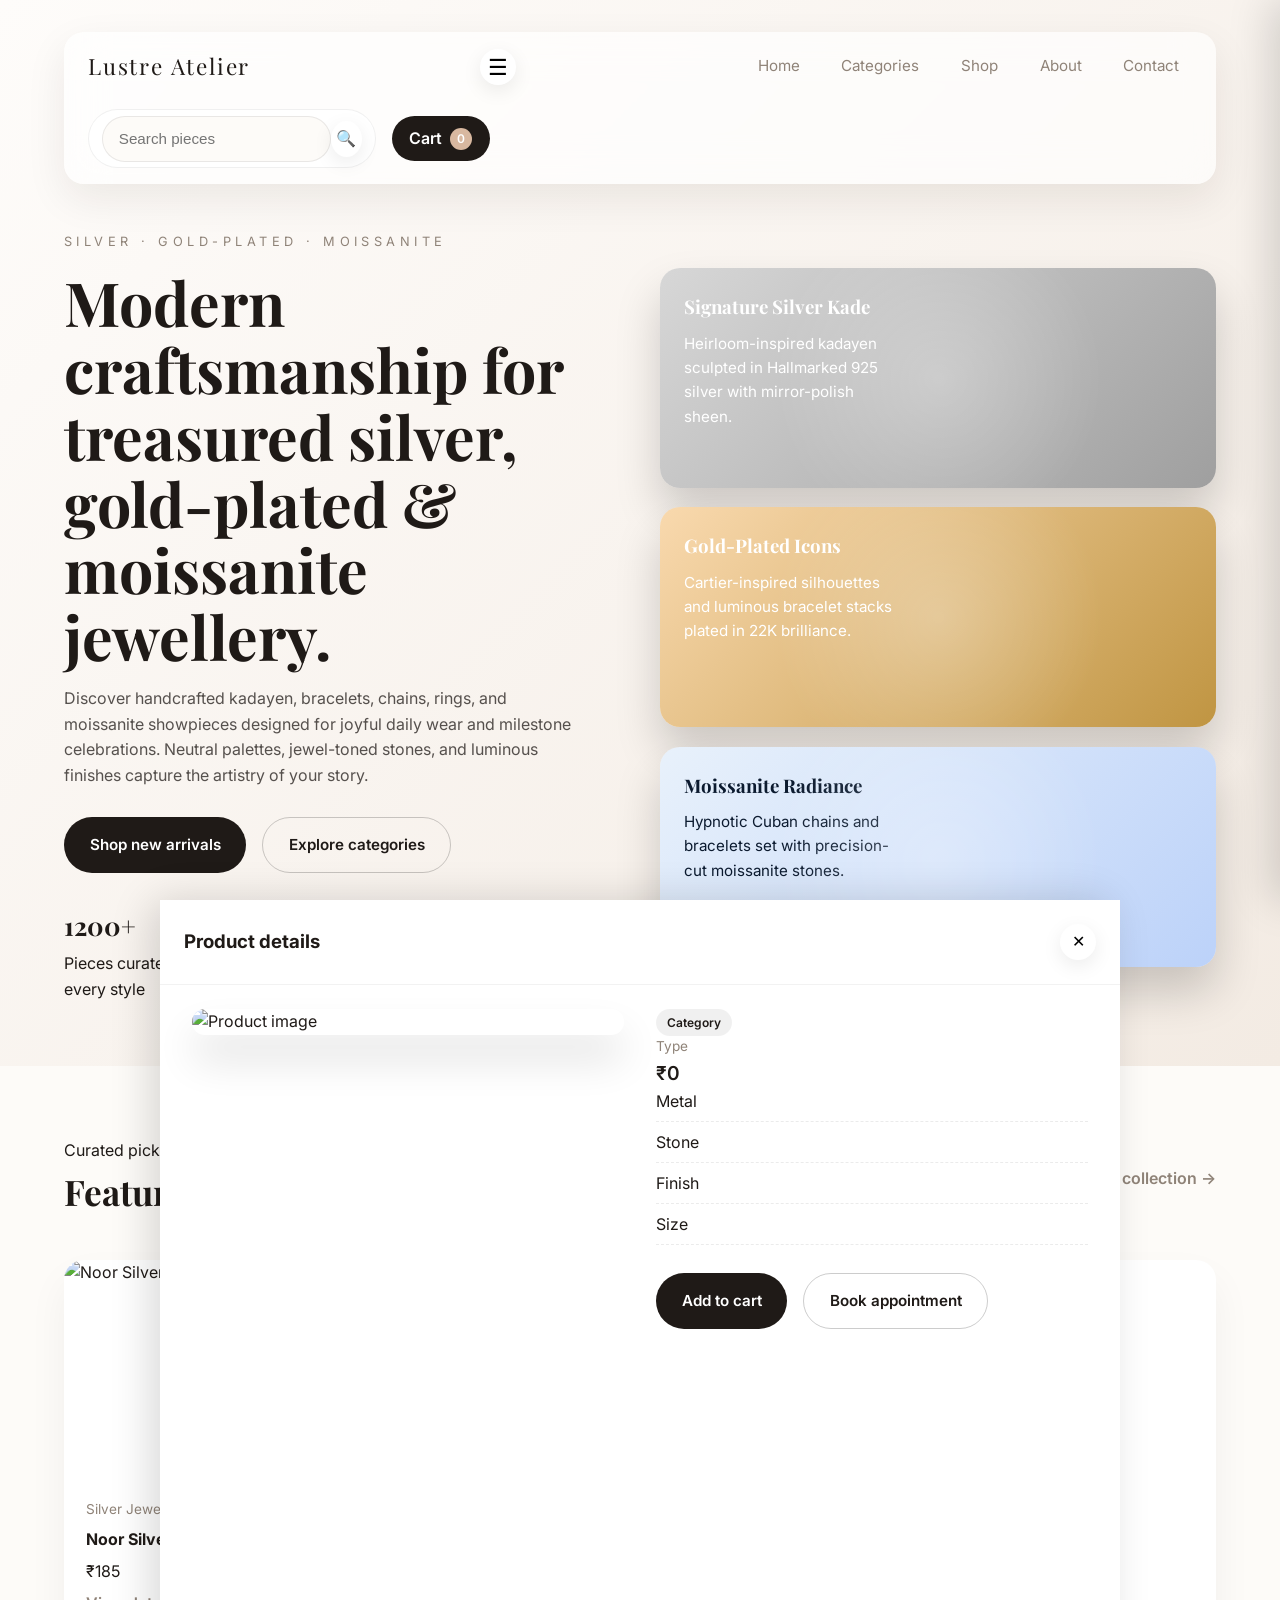
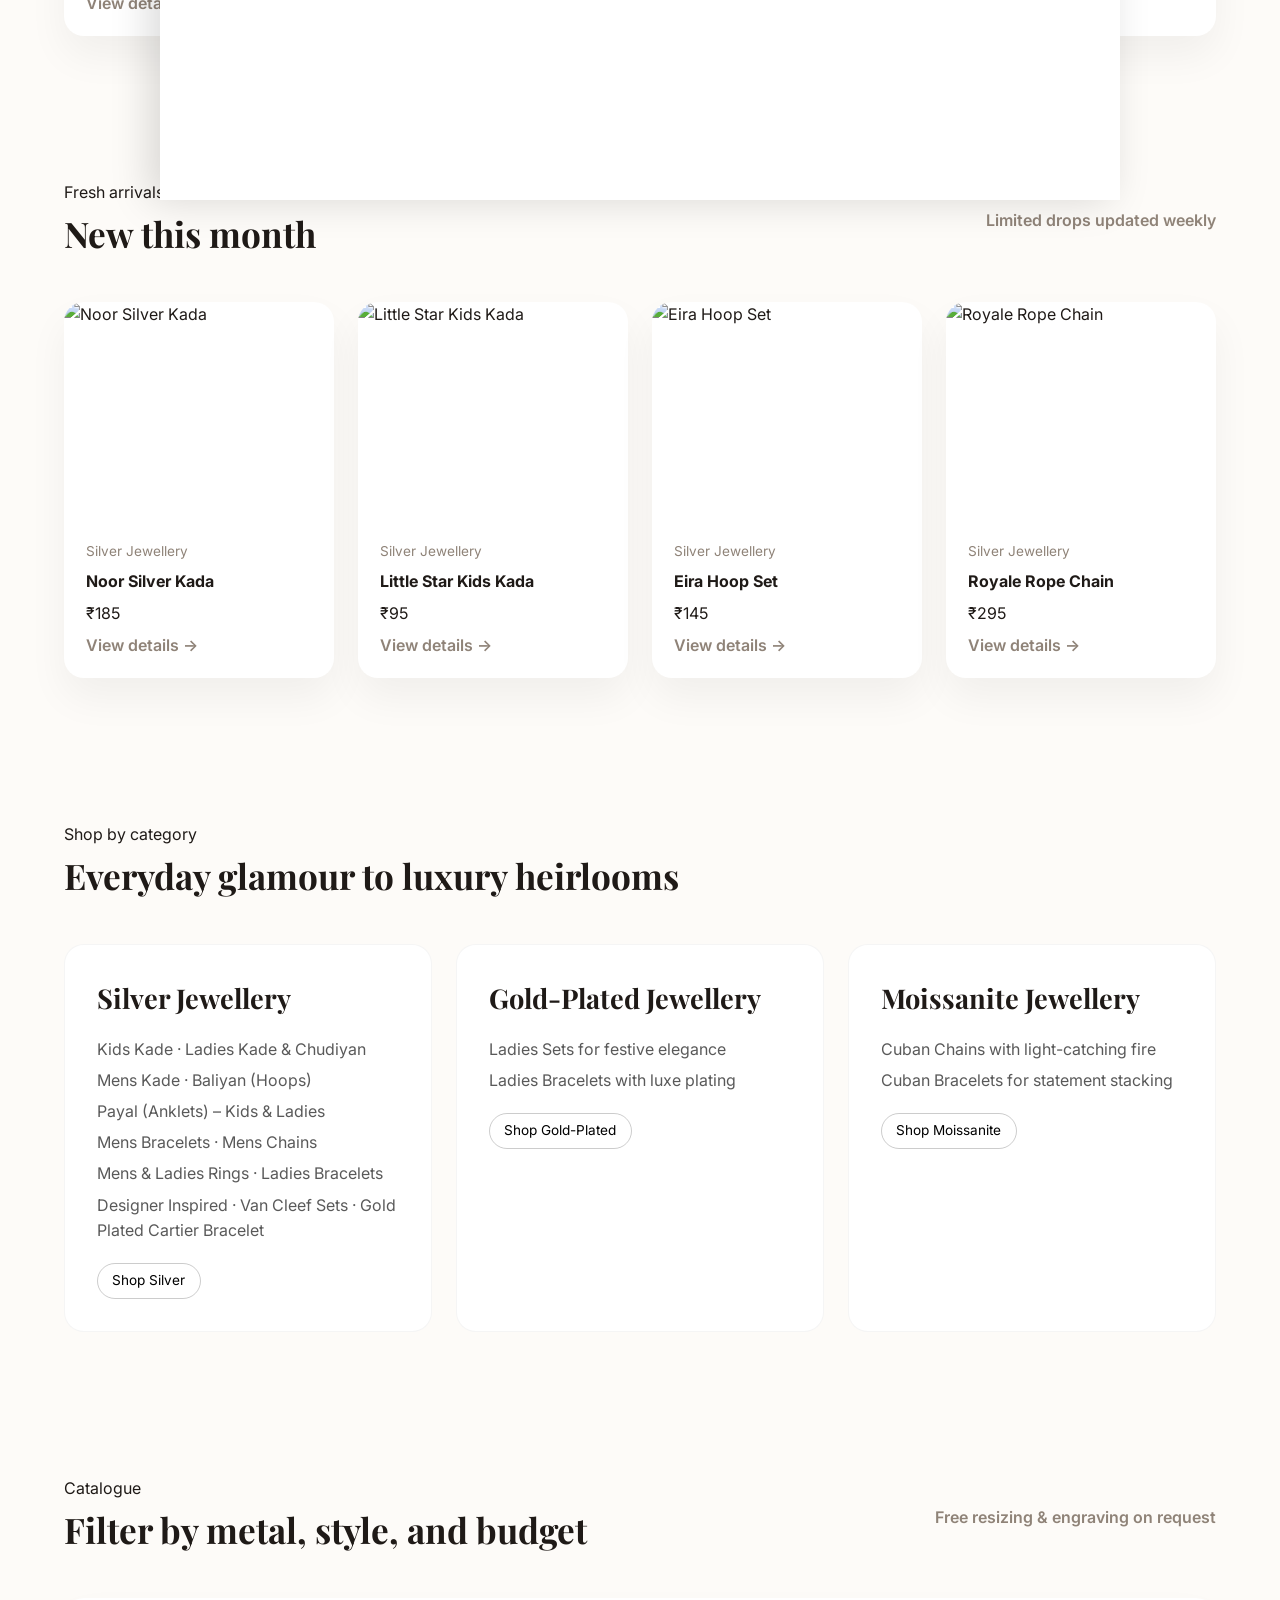
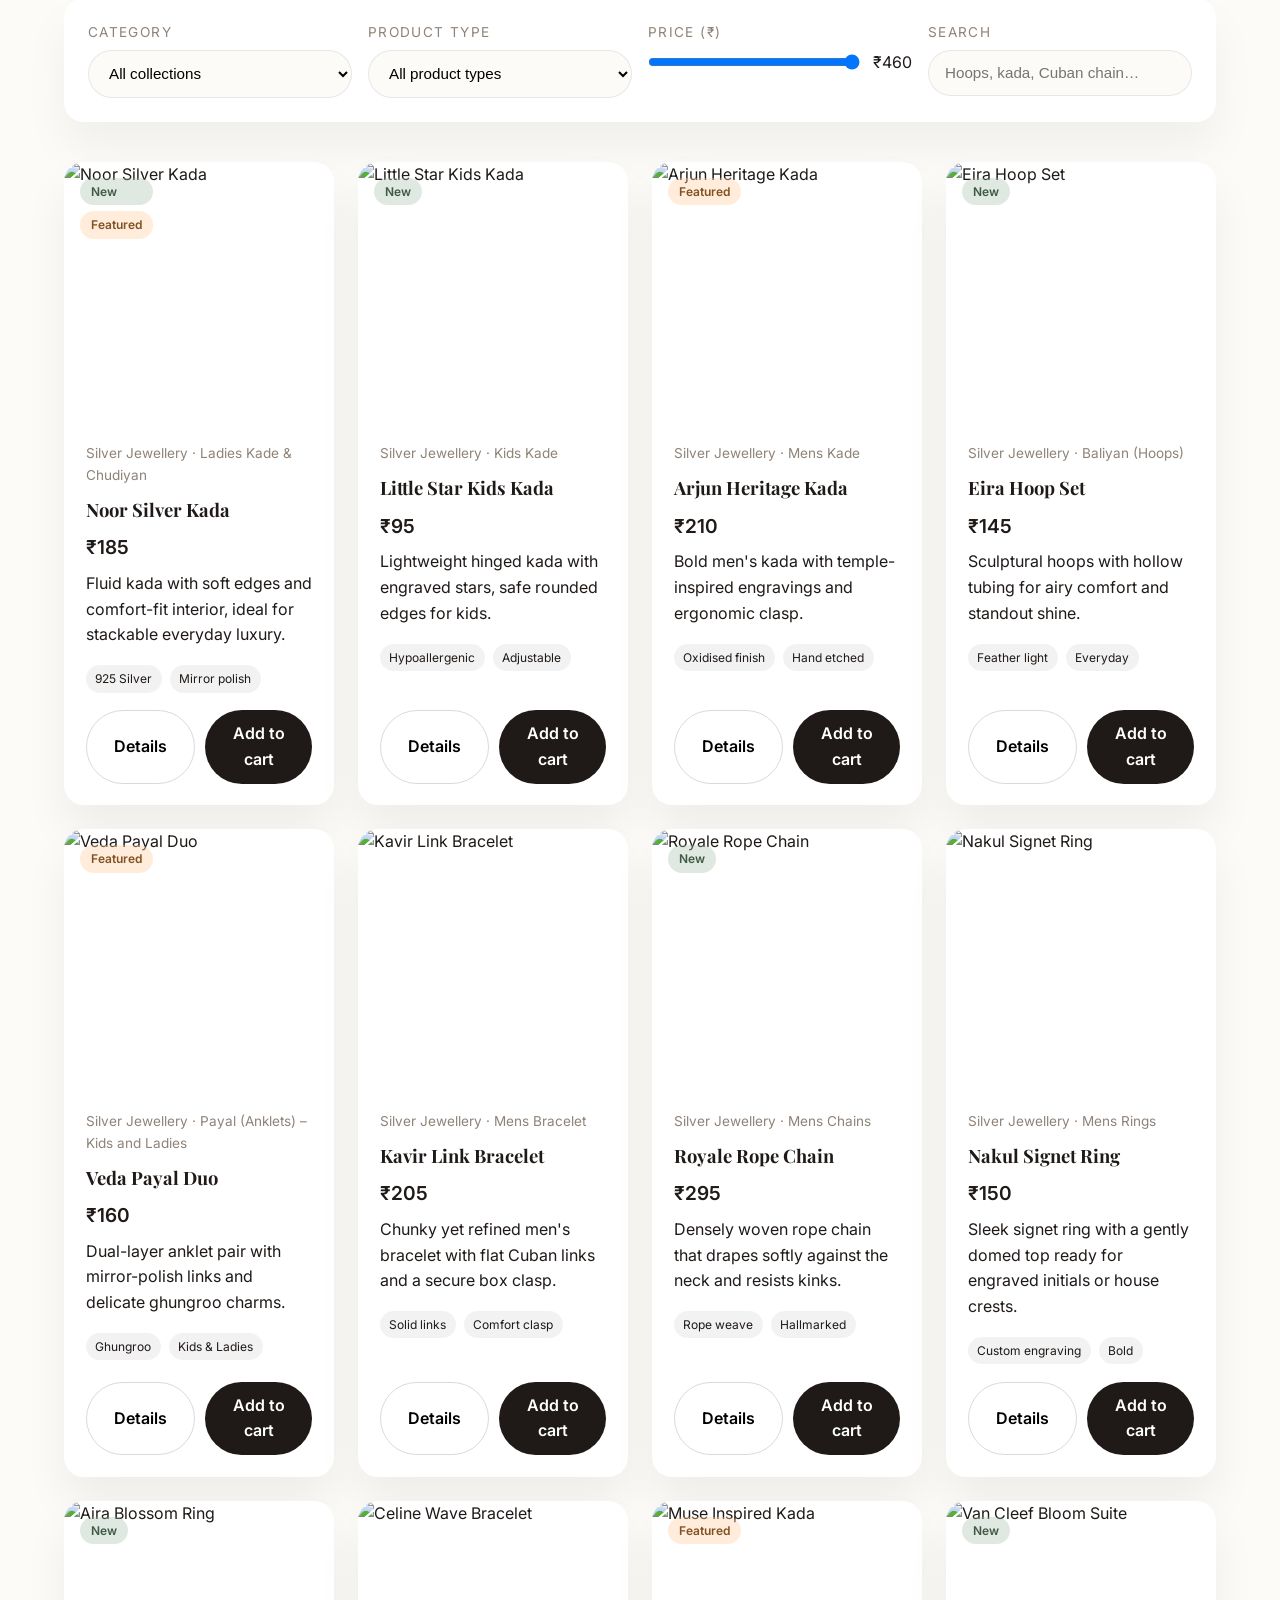
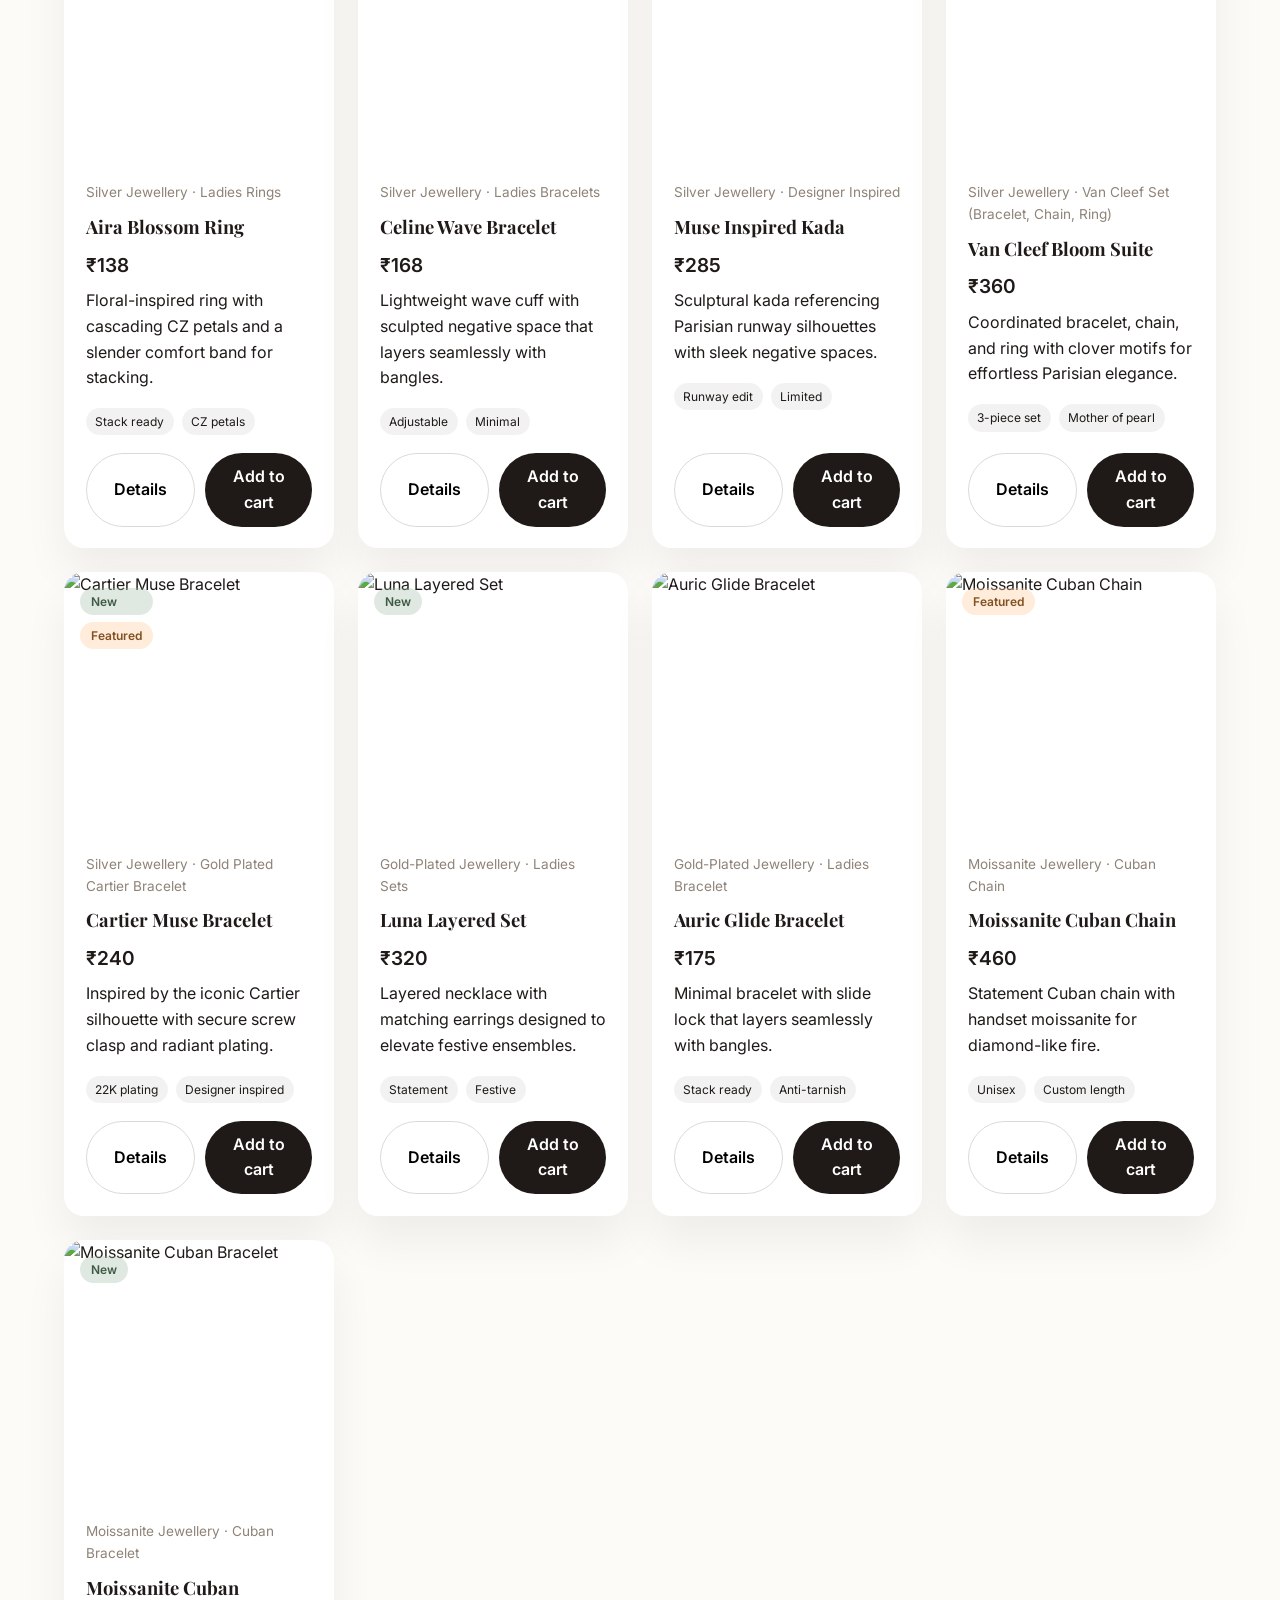
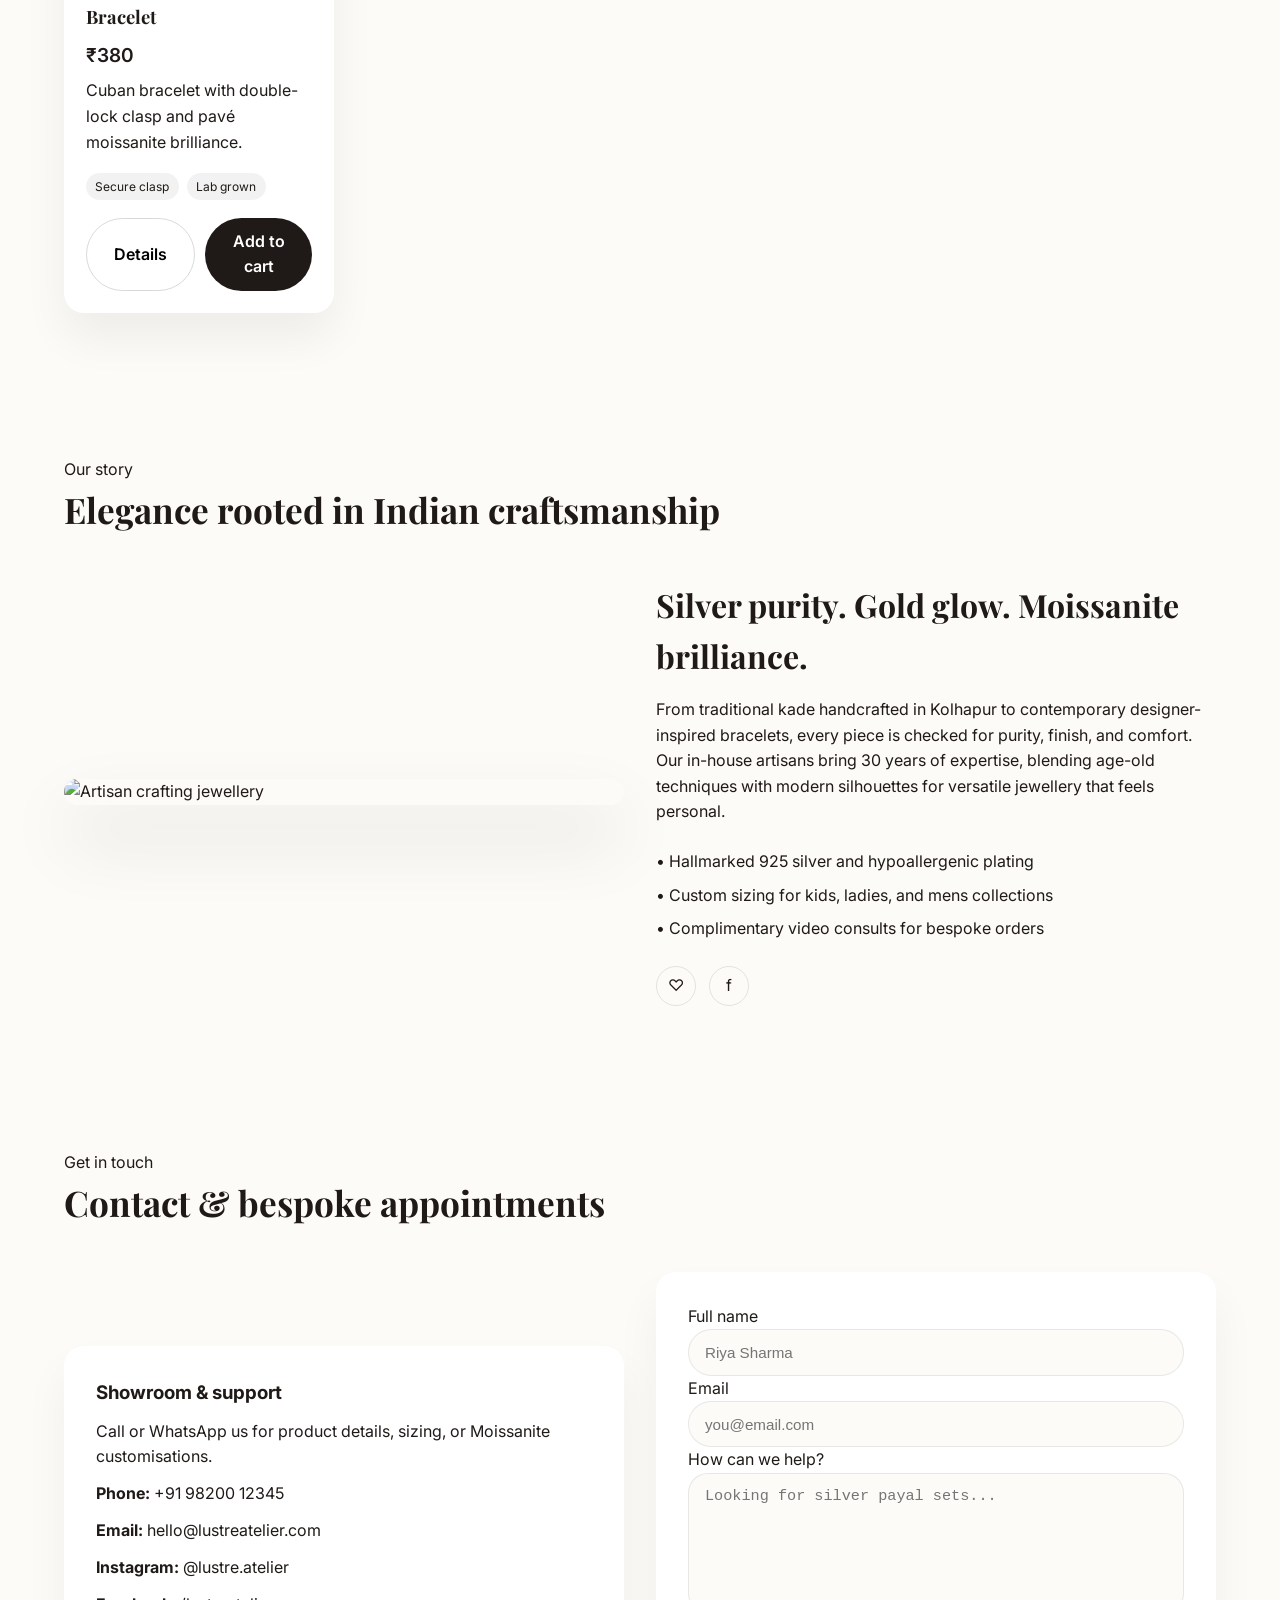
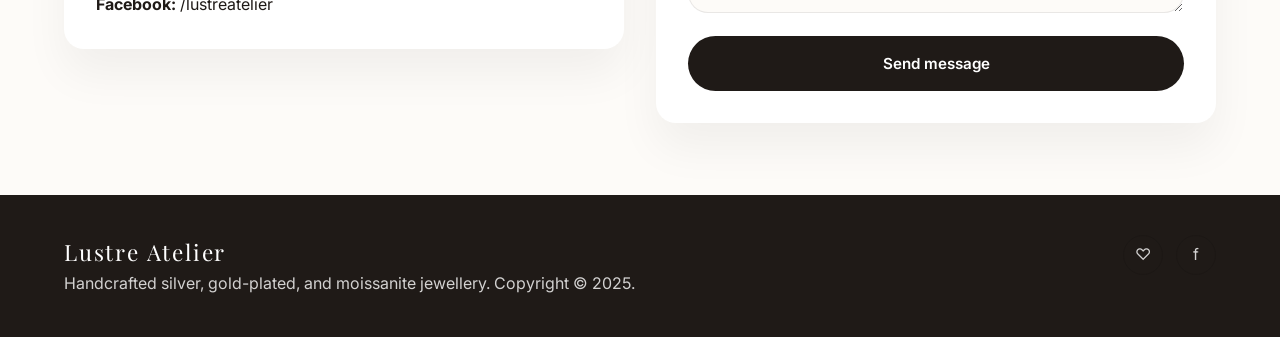
==== commit de1d6721: "Refactor: Redesign Lustre Atelier website with new styling Co-authored-by: vickyjadhav361 <vickyjadh" ====
--- a/index.html
+++ b/index.html
@@ -2,27 +2,26 @@
 <html lang="en">
 <head>
   <meta charset="UTF-8" />
-  <meta name="viewport" content="width=device-width, initial-scale=1.0" />
-  <title>Lumina Atelier | Fine Silver, Gold-Plated & Moissanite Jewellery</title>
+  <meta name="viewport" content="width=device-width, initial-scale=1.0"/>
+  <title>Lustre Atelier | Fine Silver, Gold-Plated & Moissanite Jewellery</title>
   <link rel="preconnect" href="https://fonts.googleapis.com">
   <link rel="preconnect" href="https://fonts.gstatic.com" crossorigin>
-  <link href="https://fonts.googleapis.com/css2?family=Playfair+Display:wght@400;600&family=Inter:wght@400;500;600&display=swap" rel="stylesheet">
+  <link href="https://fonts.googleapis.com/css2?family=Inter:wght@400;500;600;700&family=Playfair+Display:wght@500;600&display=swap" rel="stylesheet">
   <style>
     :root {
-      --color-shell: #f8f6f3;
-      --color-sand: #ede7df;
-      --color-blush: #fcefe3;
-      --color-ink: #1b1b1f;
-      --color-dove: #7b7b85;
-      --color-rose: #d9b4a6;
-      --color-mint: #d7ede2;
-      --shadow-soft: 0 20px 45px rgba(27, 27, 31, 0.12);
-      --radius-full: 999px;
-      --radius-xl: 28px;
-      --radius-lg: 18px;
-      --radius-md: 12px;
-      --radius-sm: 8px;
-      --radius-xs: 4px;
+      --sand: #f5f2ee;
+      --bone: #fdfbf8;
+      --linen: #f7f1ea;
+      --charcoal: #1f1a17;
+      --taupe: #8f8378;
+      --rose: #d8b8a0;
+      --sage: #a9b4a8;
+      --gold: #c5a067;
+      --mist: rgba(255, 255, 255, 0.75);
+      --shadow: rgba(21, 14, 8, 0.12);
+      --radius: 20px;
+      --radius-sm: 12px;
+      --transition: all 0.3s ease;
     }
 
     * {
@@ -31,477 +30,706 @@
       padding: 0;
     }
 
+    html {
+      scroll-behavior: smooth;
+    }
+
     body {
-      font-family: 'Inter', system-ui, -apple-system, BlinkMacSystemFont, sans-serif;
-      color: var(--color-ink);
-      background: var(--color-shell);
-      line-height: 1.55;
+      font-family: 'Inter', sans-serif;
+      background: var(--sand);
+      color: var(--charcoal);
+      line-height: 1.6;
       min-height: 100vh;
+      overflow-x: hidden;
     }
 
     img {
-      max-width: 100%;
+      width: 100%;
       display: block;
+      object-fit: cover;
     }
 
     a {
+      text-decoration: none;
       color: inherit;
-      text-decoration: none;
-    }
-
-    .site-header {
-      position: sticky;
-      top: 0;
-      z-index: 10;
-      backdrop-filter: blur(12px);
-      background: rgba(248, 246, 243, 0.85);
-      border-bottom: 1px solid rgba(123, 123, 133, 0.15);
-    }
-
-    .header-inner {
-      max-width: 1200px;
+    }
+
+    button {
+      border: none;
+      background: none;
+      cursor: pointer;
+      font: inherit;
+    }
+
+    .site-shell {
+      max-width: 1400px;
       margin: 0 auto;
-      padding: 1rem clamp(1.25rem, 3vw, 2.5rem);
+      background: var(--bone);
+      box-shadow: 0 30px 80px rgba(18, 14, 11, 0.08);
+    }
+
+    .hero {
+      position: relative;
+      padding: 2rem 5vw 4rem;
+      background: linear-gradient(135deg, #fefcfa 0%, #f3ebe3 100%);
+      overflow: hidden;
+    }
+
+    .hero::after {
+      content: '';
+      position: absolute;
+      inset: 0;
+      background: url('https://images.unsplash.com/photo-1522312346375-d1a52e2b99b3?auto=format&fit=crop&w=1400&q=80') center/cover;
+      opacity: 0.15;
+      mix-blend-mode: multiply;
+      pointer-events: none;
+    }
+
+    .hero > * {
+      position: relative;
+      z-index: 2;
+    }
+
+    .nav {
       display: flex;
       align-items: center;
       justify-content: space-between;
       gap: 1.5rem;
-    }
-
-    .brand {
+      padding: 1rem 1.5rem;
+      background: rgba(255, 255, 255, 0.65);
+      backdrop-filter: blur(20px);
+      border-radius: var(--radius);
+      box-shadow: 0 15px 40px rgba(34, 21, 12, 0.08);
+      margin-bottom: 3rem;
+      flex-wrap: wrap;
+    }
+
+    .logo {
+      font-family: 'Playfair Display', serif;
+      font-size: 1.4rem;
+      letter-spacing: 0.08em;
+    }
+
+    .nav-toggle {
+      display: none;
+      font-size: 1.4rem;
+    }
+
+    .nav-links {
+      display: flex;
+      gap: 1rem;
+      flex-wrap: wrap;
+    }
+
+    .nav-links a {
+      font-size: 0.95rem;
+      color: var(--taupe);
+      padding: 0.4rem 0.8rem;
+      border-radius: var(--radius-sm);
+      transition: var(--transition);
+    }
+
+    .nav-links a:hover,
+    .nav-links a:focus-visible {
+      background: rgba(200, 174, 140, 0.16);
+      color: var(--charcoal);
+    }
+
+    .nav-actions {
+      display: flex;
+      align-items: center;
+      gap: 1rem;
+      flex-wrap: wrap;
+    }
+
+    .nav-search {
+      display: flex;
+      align-items: center;
+      background: #fff;
+      border-radius: 999px;
+      padding: 0.35rem 0.8rem;
+      border: 1px solid rgba(0,0,0,0.06);
+    }
+
+    .nav-search input {
+      border: none;
+      outline: none;
+      width: 140px;
+      font-size: 0.9rem;
+      background: transparent;
+    }
+
+    .icon-button {
+      width: 36px;
+      height: 36px;
+      border-radius: 50%;
+      display: grid;
+      place-items: center;
+      background: #fff;
+      box-shadow: 0 6px 20px rgba(0,0,0,0.08);
+      transition: var(--transition);
+    }
+
+    .icon-button:hover {
+      transform: translateY(-2px);
+    }
+
+    .cart-button {
+      position: relative;
+      padding: 0.6rem 1.1rem;
+      border-radius: 999px;
+      background: var(--charcoal);
+      color: #fff;
+      font-weight: 600;
+      display: flex;
+      align-items: center;
+      gap: 0.5rem;
+      transition: var(--transition);
+    }
+
+    .cart-button:hover {
+      background: #000;
+    }
+
+    .cart-count {
+      display: inline-flex;
+      align-items: center;
+      justify-content: center;
+      width: 22px;
+      height: 22px;
+      border-radius: 50%;
+      background: var(--rose);
+      color: #fff;
+      font-size: 0.75rem;
+      font-weight: 600;
+    }
+
+    .hero-content {
+      display: grid;
+      grid-template-columns: repeat(auto-fit, minmax(280px, 1fr));
+      gap: 2.5rem;
+      align-items: center;
+    }
+
+    .hero-text .eyebrow {
+      letter-spacing: 0.35em;
+      text-transform: uppercase;
+      font-size: 0.8rem;
+      color: var(--taupe);
+    }
+
+    .hero-text h1 {
+      font-family: 'Playfair Display', serif;
+      font-size: clamp(2.5rem, 5vw, 3.8rem);
+      line-height: 1.1;
+      margin: 1rem 0;
+    }
+
+    .hero-text p {
+      color: rgba(31, 26, 23, 0.75);
+      max-width: 520px;
+    }
+
+    .hero-actions {
+      display: flex;
+      flex-wrap: wrap;
+      gap: 1rem;
+      margin: 1.75rem 0 2rem;
+    }
+
+    .btn {
+      padding: 0.95rem 1.6rem;
+      border-radius: 999px;
+      font-weight: 600;
+      font-size: 0.95rem;
+      transition: var(--transition);
+    }
+
+    .btn.primary {
+      background: var(--charcoal);
+      color: #fff;
+    }
+
+    .btn.primary:hover {
+      background: #000;
+    }
+
+    .btn.ghost {
+      border: 1px solid rgba(0,0,0,0.2);
+      color: var(--charcoal);
+    }
+
+    .hero-stats {
+      display: grid;
+      grid-template-columns: repeat(auto-fit, minmax(120px, 1fr));
+      gap: 1.5rem;
+    }
+
+    .stat {
       display: flex;
       flex-direction: column;
+      gap: 0.3rem;
+    }
+
+    .stat strong {
+      font-size: 1.6rem;
       font-family: 'Playfair Display', serif;
-      letter-spacing: 0.1em;
-    }
-
-    .brand span {
-      font-size: 0.66rem;
-      letter-spacing: 0.35em;
-      color: var(--color-dove);
-    }
-
-    .site-nav {
-      display: flex;
-      gap: 1.25rem;
-      font-size: 0.95rem;
-      color: var(--color-dove);
-    }
-
-    .site-nav a {
+    }
+
+    .hero-showcase {
+      display: grid;
+      gap: 1.2rem;
+    }
+
+    .hero-card {
+      border-radius: var(--radius);
+      padding: 1.5rem;
+      color: #fff;
       position: relative;
-      padding-bottom: 0.35rem;
-    }
-
-    .site-nav a::after {
+      overflow: hidden;
+      min-height: 220px;
+      box-shadow: 0 25px 45px rgba(0,0,0,0.18);
+    }
+
+    .hero-card::after {
       content: '';
       position: absolute;
-      left: 0;
-      bottom: 0;
+      inset: 0;
+      background: radial-gradient(circle, rgba(255,255,255,0.25), transparent 55%);
+      mix-blend-mode: screen;
+    }
+
+    .hero-card--silver {
+      background: linear-gradient(135deg, #d7d7d7, #9f9f9f);
+    }
+
+    .hero-card--gold {
+      background: linear-gradient(135deg, #f9d9ae, #c09542);
+    }
+
+    .hero-card--moissanite {
+      background: linear-gradient(135deg, #e8f1fb, #bcd2f9);
+      color: #0b1a2f;
+    }
+
+    .hero-card h3 {
+      font-family: 'Playfair Display', serif;
+      margin-bottom: 0.6rem;
+    }
+
+    .hero-card p {
+      font-size: 0.95rem;
+      max-width: 220px;
+    }
+
+    .section {
+      padding: 4.5rem 5vw;
+    }
+
+    .section-heading {
+      display: flex;
+      align-items: center;
+      justify-content: space-between;
+      flex-wrap: wrap;
+      gap: 1rem;
+      margin-bottom: 2.5rem;
+    }
+
+    .section-heading h2 {
+      font-size: 2.2rem;
+      font-family: 'Playfair Display', serif;
+    }
+
+    .text-link {
+      color: var(--taupe);
+      font-weight: 600;
+      display: inline-flex;
+      align-items: center;
+      gap: 0.4rem;
+    }
+
+    .product-rail {
+      display: grid;
+      grid-template-columns: repeat(auto-fit, minmax(220px, 1fr));
+      gap: 1.5rem;
+    }
+
+    .rail-card {
+      background: #fff;
+      border-radius: var(--radius);
+      overflow: hidden;
+      box-shadow: 0 20px 40px rgba(0,0,0,0.05);
+      display: flex;
+      flex-direction: column;
+    }
+
+    .rail-card img {
+      height: 220px;
+    }
+
+    .rail-card .rail-body {
+      padding: 1.2rem 1.4rem;
+      display: flex;
+      flex-direction: column;
+      gap: 0.4rem;
+    }
+
+    .pill {
+      display: inline-flex;
+      padding: 0.25rem 0.7rem;
+      border-radius: 999px;
+      font-size: 0.75rem;
+      font-weight: 600;
+      background: rgba(0,0,0,0.06);
+    }
+
+    .pill--new {
+      background: rgba(166, 193, 169, 0.35);
+      color: #3f5a44;
+    }
+
+    .pill--featured {
+      background: rgba(255, 208, 166, 0.4);
+      color: #815121;
+    }
+
+    .category-grid {
+      display: grid;
+      grid-template-columns: repeat(auto-fit, minmax(250px, 1fr));
+      gap: 1.5rem;
+    }
+
+    .category-card {
+      padding: 2rem;
+      border-radius: var(--radius);
+      background: #fff;
+      position: relative;
+      overflow: hidden;
+      border: 1px solid rgba(0,0,0,0.04);
+      transition: var(--transition);
+    }
+
+    .category-card:hover {
+      transform: translateY(-6px);
+      box-shadow: 0 30px 50px rgba(0,0,0,0.08);
+    }
+
+    .category-card h3 {
+      font-family: 'Playfair Display', serif;
+      font-size: 1.7rem;
+      margin-bottom: 1rem;
+    }
+
+    .category-card ul {
+      list-style: none;
+      display: grid;
+      gap: 0.35rem;
+      color: rgba(0,0,0,0.65);
+    }
+
+    .category-card .chip {
+      margin-top: 1.2rem;
+      font-size: 0.85rem;
+      padding: 0.4rem 0.9rem;
+      border-radius: 999px;
+      border: 1px solid rgba(0,0,0,0.2);
+      display: inline-flex;
+      align-items: center;
+      gap: 0.35rem;
+    }
+
+    .filters {
+      display: grid;
+      grid-template-columns: repeat(auto-fit, minmax(200px, 1fr));
+      gap: 1rem;
+      background: #fff;
+      padding: 1.5rem;
+      border-radius: var(--radius);
+      box-shadow: 0 25px 45px rgba(0,0,0,0.05);
+      margin-bottom: 2.5rem;
+    }
+
+    .filter label {
+      font-size: 0.85rem;
+      text-transform: uppercase;
+      letter-spacing: 0.1em;
+      color: var(--taupe);
+      display: block;
+      margin-bottom: 0.35rem;
+    }
+
+    select,
+    input[type="search"],
+    input[type="text"],
+    input[type="email"],
+    input[type="tel"],
+    textarea {
       width: 100%;
-      height: 2px;
-      background: var(--color-rose);
-      transform: scaleX(0);
-      transform-origin: center;
-      transition: transform 0.3s ease;
-    }
-
-    .site-nav a:hover::after,
-    .site-nav a:focus-visible::after {
-      transform: scaleX(1);
-    }
-
-    .header-actions {
+      padding: 0.85rem 1rem;
+      border-radius: 999px;
+      border: 1px solid rgba(0,0,0,0.08);
+      background: var(--bone);
+      font-size: 0.95rem;
+      outline: none;
+      transition: var(--transition);
+    }
+
+    textarea {
+      border-radius: var(--radius);
+      min-height: 140px;
+      resize: vertical;
+    }
+
+    select:focus,
+    textarea:focus,
+    input:focus {
+      border-color: var(--gold);
+    }
+
+    .range-input {
       display: flex;
       align-items: center;
+      gap: 0.8rem;
+    }
+
+    input[type="range"] {
+      width: 100%;
+    }
+
+    .product-grid {
+      display: grid;
+      grid-template-columns: repeat(auto-fit, minmax(260px, 1fr));
+      gap: 1.5rem;
+    }
+
+    .product-card {
+      background: #fff;
+      border-radius: var(--radius);
+      overflow: hidden;
+      display: flex;
+      flex-direction: column;
+      box-shadow: 0 25px 45px rgba(0,0,0,0.06);
+      transition: var(--transition);
+      position: relative;
+    }
+
+    .product-card:hover {
+      transform: translateY(-6px);
+    }
+
+    .product-media {
+      position: relative;
+    }
+
+    .product-media img {
+      height: 260px;
+    }
+
+    .badge-stack {
+      position: absolute;
+      top: 1rem;
+      left: 1rem;
+      display: flex;
+      flex-direction: column;
+      gap: 0.4rem;
+    }
+
+    .product-body {
+      padding: 1.35rem;
+      display: flex;
+      flex-direction: column;
       gap: 0.5rem;
-    }
-
-    .search-input {
-      padding: 0.65rem 1rem;
-      border-radius: var(--radius-full);
-      border: 1px solid rgba(123, 123, 133, 0.25);
-      background: #fff;
-      min-width: 200px;
-    }
-
-    .icon-btn {
-      width: 44px;
-      height: 44px;
-      border-radius: 50%;
-      border: 1px solid rgba(123, 123, 133, 0.25);
-      background: #fff;
-      display: grid;
-      place-items: center;
-      position: relative;
-      cursor: pointer;
-      transition: transform 0.2s ease, border-color 0.2s ease;
-    }
-
-    .icon-btn:hover {
-      transform: translateY(-2px);
-      border-color: var(--color-rose);
-    }
-
-    .cart-bubble {
-      position: absolute;
-      top: -4px;
-      right: -4px;
-      background: var(--color-ink);
+      flex: 1;
+    }
+
+    .product-meta {
+      font-size: 0.85rem;
+      color: var(--taupe);
+    }
+
+    .product-name {
+      font-size: 1.15rem;
+      font-family: 'Playfair Display', serif;
+    }
+
+    .product-price {
+      font-size: 1.2rem;
+      font-weight: 600;
+    }
+
+    .tag-row {
+      display: flex;
+      flex-wrap: wrap;
+      gap: 0.5rem;
+      margin: 0.6rem 0;
+    }
+
+    .tag {
+      padding: 0.25rem 0.6rem;
+      border-radius: 999px;
+      background: rgba(0,0,0,0.05);
+      font-size: 0.75rem;
+    }
+
+    .card-actions {
+      margin-top: auto;
+      display: flex;
+      gap: 0.6rem;
+      flex-wrap: wrap;
+    }
+
+    .btn-small {
+      flex: 1;
+      padding: 0.7rem 1rem;
+      border-radius: 999px;
+      border: 1px solid rgba(0,0,0,0.15);
+      font-weight: 600;
+    }
+
+    .btn-small.primary {
+      background: var(--charcoal);
       color: #fff;
-      font-size: 0.7rem;
-      border-radius: var(--radius-full);
-      padding: 0.1rem 0.4rem;
-    }
-
-    main {
-      max-width: 1200px;
-      margin: 0 auto;
-      padding: clamp(1.5rem, 3vw, 3rem);
-      display: flex;
-      flex-direction: column;
-      gap: 4rem;
-    }
-
-    .hero {
+      border: none;
+    }
+
+    .empty-state {
+      grid-column: 1 / -1;
+      padding: 3rem;
+      text-align: center;
+      background: rgba(255,255,255,0.8);
+      border-radius: var(--radius);
+      border: 1px dashed rgba(0,0,0,0.1);
+    }
+
+    .about-grid,
+    .contact-grid {
       display: grid;
       grid-template-columns: repeat(auto-fit, minmax(280px, 1fr));
       gap: 2rem;
-      padding: clamp(1.5rem, 3vw, 3rem);
-      border-radius: var(--radius-xl);
-      background: linear-gradient(135deg, rgba(255,255,255,0.85), rgba(237,231,223,0.9));
-      box-shadow: var(--shadow-soft);
-      position: relative;
-      overflow: hidden;
-    }
-
-    .hero::after {
-      content: '';
-      position: absolute;
-      inset: 1rem;
-      border-radius: var(--radius-xl);
-      border: 1px solid rgba(255,255,255,0.5);
-      pointer-events: none;
-    }
-
-    .hero h1 {
+      align-items: center;
+    }
+
+    .about-grid img {
+      border-radius: var(--radius);
+      box-shadow: 0 35px 70px rgba(0,0,0,0.12);
+    }
+
+    .about-text h3 {
+      font-size: 2rem;
       font-family: 'Playfair Display', serif;
-      font-size: clamp(2rem, 4vw, 3.5rem);
       margin-bottom: 1rem;
-      color: var(--color-ink);
-    }
-
-    .hero p {
-      color: var(--color-dove);
-      margin-bottom: 2rem;
-    }
-
-    .hero-cta {
-      display: flex;
-      gap: 1rem;
+    }
+
+    .about-text ul {
+      list-style: none;
+      display: grid;
+      gap: 0.5rem;
+      margin: 1.5rem 0;
+    }
+
+    .contact-card {
+      background: #fff;
+      border-radius: var(--radius);
+      padding: 2rem;
+      box-shadow: 0 25px 45px rgba(0,0,0,0.05);
+      display: flex;
+      flex-direction: column;
+      gap: 0.7rem;
+    }
+
+    .contact-form {
+      background: #fff;
+      padding: 2rem;
+      border-radius: var(--radius);
+      box-shadow: 0 25px 45px rgba(0,0,0,0.05);
+    }
+
+    .contact-form .btn.primary {
+      width: 100%;
+      margin-top: 1rem;
+    }
+
+    .social-links {
+      display: flex;
+      gap: 0.8rem;
+    }
+
+    .social-links a {
+      width: 40px;
+      height: 40px;
+      border-radius: 50%;
+      border: 1px solid rgba(0,0,0,0.1);
+      display: grid;
+      place-items: center;
+      transition: var(--transition);
+    }
+
+    .social-links a:hover {
+      border-color: var(--charcoal);
+    }
+
+    footer {
+      padding: 2.5rem 5vw;
+      background: var(--charcoal);
+      color: rgba(255,255,255,0.8);
+      display: flex;
       flex-wrap: wrap;
-    }
-
-    .btn {
-      border: none;
-      border-radius: var(--radius-full);
-      padding: 0.9rem 1.8rem;
-      font-weight: 600;
-      cursor: pointer;
-      transition: box-shadow 0.3s ease, transform 0.2s ease;
-    }
-
-    .btn-primary {
-      background: var(--color-ink);
-      color: #fff;
-    }
-
-    .btn-secondary {
-      background: var(--color-blush);
-      color: var(--color-ink);
-    }
-
-    .btn:hover {
-      transform: translateY(-2px);
-      box-shadow: 0 10px 30px rgba(27, 27, 31, 0.18);
-    }
-
-    .hero-media {
-      position: relative;
-      border-radius: var(--radius-xl);
-      overflow: hidden;
-    }
-
-    .hero-media img {
-      width: 100%;
-      height: 100%;
-      object-fit: cover;
-    }
-
-    .badge {
-      position: absolute;
-      bottom: 1.5rem;
-      right: 1.5rem;
-      background: rgba(27, 27, 31, 0.75);
-      color: #fff;
-      padding: 0.8rem 1.2rem;
-      border-radius: var(--radius-lg);
-      font-size: 0.85rem;
-      text-transform: uppercase;
-      letter-spacing: 0.1em;
-    }
-
-    .section {
-      display: flex;
-      flex-direction: column;
-      gap: 1.5rem;
-    }
-
-    .section-heading {
-      display: flex;
-      flex-wrap: wrap;
-      align-items: center;
       justify-content: space-between;
       gap: 1rem;
     }
 
-    .section-heading h2 {
-      font-family: 'Playfair Display', serif;
-      font-size: clamp(1.8rem, 3vw, 2.6rem);
-    }
-
-    .section-heading p {
-      color: var(--color-dove);
-      max-width: 420px;
-    }
-
-    .featured-track {
-      display: grid;
-      grid-auto-flow: column;
-      grid-auto-columns: minmax(260px, 1fr);
-      gap: 1.5rem;
-      overflow-x: auto;
-      scroll-snap-type: x mandatory;
-      padding-bottom: 0.5rem;
-    }
-
-    .featured-card {
-      background: #fff;
-      border-radius: var(--radius-xl);
-      padding: 1.5rem;
-      box-shadow: var(--shadow-soft);
-      scroll-snap-align: start;
-      display: flex;
-      flex-direction: column;
-      gap: 1rem;
-      min-height: 360px;
-    }
-
-    .featured-card img {
-      border-radius: var(--radius-lg);
-      height: 200px;
-      object-fit: cover;
-    }
-
-    .chip {
-      display: inline-flex;
-      padding: 0.35rem 0.8rem;
-      border-radius: var(--radius-full);
-      background: var(--color-mint);
-      font-size: 0.8rem;
-      color: #2c4a3a;
-    }
-
-    .filters {
-      background: #fff;
-      padding: 1.5rem;
-      border-radius: var(--radius-xl);
-      display: grid;
-      grid-template-columns: repeat(auto-fit, minmax(180px, 1fr));
-      gap: 1rem;
-      box-shadow: var(--shadow-soft);
-    }
-
-    .filters label {
-      display: flex;
-      flex-direction: column;
-      gap: 0.5rem;
-      color: var(--color-dove);
-      font-size: 0.85rem;
-    }
-
-    .filters select {
-      border-radius: var(--radius-full);
-      border: 1px solid rgba(123, 123, 133, 0.25);
-      padding: 0.65rem 0.9rem;
-      background: var(--color-shell);
-    }
-
-    .product-grid {
-      display: grid;
-      grid-template-columns: repeat(auto-fit, minmax(240px, 1fr));
-      gap: 1.5rem;
-    }
-
-    .product-card {
-      background: #fff;
-      border-radius: var(--radius-xl);
-      padding: 1rem;
-      display: flex;
-      flex-direction: column;
-      gap: 0.75rem;
-      box-shadow: var(--shadow-soft);
-      border: 1px solid transparent;
-      transition: border-color 0.3s ease, transform 0.2s ease;
-    }
-
-    .product-card:hover {
-      border-color: var(--color-rose);
-      transform: translateY(-3px);
-    }
-
-    .product-card img {
-      border-radius: var(--radius-lg);
-      height: 220px;
-      object-fit: cover;
-    }
-
-    .price {
-      font-size: 1.1rem;
-      font-weight: 600;
-    }
-
-    .category-grid {
-      display: grid;
-      grid-template-columns: repeat(auto-fit, minmax(220px, 1fr));
-      gap: 1.25rem;
-    }
-
-    .category-card {
-      border-radius: var(--radius-xl);
-      padding: 1.5rem;
-      min-height: 220px;
-      position: relative;
-      overflow: hidden;
-      background: #fff;
-      box-shadow: var(--shadow-soft);
-    }
-
-    .category-card::after {
-      content: '';
-      position: absolute;
-      inset: 0;
-      background: linear-gradient(180deg, rgba(0,0,0,0) 0%, rgba(0,0,0,0.4) 100%);
-      opacity: 0.65;
-    }
-
-    .category-card img {
-      position: absolute;
-      inset: 0;
-      width: 100%;
-      height: 100%;
-      object-fit: cover;
-    }
-
-    .category-card-content {
-      position: relative;
-      z-index: 1;
+    footer .logo {
       color: #fff;
-      display: flex;
-      flex-direction: column;
-      gap: 0.5rem;
-      height: 100%;
-      justify-content: space-between;
-    }
-
-    .about-contact {
-      display: grid;
-      grid-template-columns: repeat(auto-fit, minmax(300px, 1fr));
-      gap: 2rem;
-    }
-
-    .card {
-      background: #fff;
-      border-radius: var(--radius-xl);
-      padding: 2rem;
-      box-shadow: var(--shadow-soft);
-      display: flex;
-      flex-direction: column;
-      gap: 1rem;
-    }
-
-    .social-links {
-      display: flex;
-      gap: 1rem;
-    }
-
-    .social-links a {
-      padding: 0.65rem 1rem;
-      border-radius: var(--radius-full);
-      border: 1px solid rgba(123, 123, 133, 0.25);
-      font-weight: 500;
-    }
-
-    form {
-      display: flex;
-      flex-direction: column;
-      gap: 1rem;
-    }
-
-    input, textarea {
-      border: 1px solid rgba(123, 123, 133, 0.35);
-      border-radius: var(--radius-md);
-      padding: 0.85rem;
-      font-family: inherit;
-      background: var(--color-shell);
-    }
-
-    textarea {
-      min-height: 120px;
-      resize: vertical;
-    }
-
-    footer {
-      margin-top: 3rem;
-      padding: 2rem;
-      text-align: center;
-      color: var(--color-dove);
-    }
-
-    .cart-drawer {
+    }
+
+    .cart-panel,
+    .product-modal {
       position: fixed;
       top: 0;
+      height: 100%;
+      background: #fff;
+      box-shadow: -10px 0 40px rgba(0,0,0,0.15);
+      width: min(420px, 100%);
       right: 0;
-      width: min(420px, 90vw);
-      height: 100vh;
+      transform: translateX(100%);
+      transition: var(--transition);
+      z-index: 30;
+      display: flex;
+      flex-direction: column;
+    }
+
+    .product-modal {
+      width: min(960px, 100%);
+      left: 50%;
+      right: auto;
+      transform: translate(-50%, 100%);
+      border-radius: var(--radius) var(--radius) 0 0;
+    }
+
+    .panel-open {
+      transform: translateX(0);
+    }
+
+    .modal-open {
+      transform: translate(-50%, 0);
+    }
+
+    .panel-header {
+      padding: 1.5rem;
+      border-bottom: 1px solid rgba(0,0,0,0.05);
+      display: flex;
+      justify-content: space-between;
+      align-items: center;
+      position: sticky;
+      top: 0;
       background: #fff;
-      box-shadow: -20px 0 45px rgba(27, 27, 31, 0.12);
-      transform: translateX(100%);
-      transition: transform 0.35s ease;
-      display: flex;
-      flex-direction: column;
-      z-index: 20;
-    }
-
-    .cart-drawer.open {
-      transform: translateX(0);
-    }
-
-    .cart-header, .cart-footer {
+      z-index: 2;
+    }
+
+    .cart-items {
       padding: 1.5rem;
-      border-bottom: 1px solid rgba(123, 123, 133, 0.15);
-    }
-
-    .cart-footer {
-      margin-top: auto;
-      border-top: 1px solid rgba(123, 123, 133, 0.15);
-      border-bottom: none;
-    }
-
-    .cart-items {
+      overflow-y: auto;
       flex: 1;
-      overflow-y: auto;
-      padding: 1.5rem;
       display: flex;
       flex-direction: column;
       gap: 1rem;
@@ -510,945 +738,1202 @@
     .cart-item {
       display: grid;
       grid-template-columns: 64px 1fr auto;
-      gap: 0.85rem;
+      gap: 0.8rem;
       align-items: center;
     }
 
     .cart-item img {
-      width: 64px;
       height: 64px;
-      border-radius: var(--radius-md);
-      object-fit: cover;
-    }
-
-    .qty-group {
+      border-radius: 12px;
+    }
+
+    .qty-controls {
       display: inline-flex;
       align-items: center;
-      border: 1px solid rgba(123, 123, 133, 0.25);
-      border-radius: var(--radius-full);
-      overflow: hidden;
-    }
-
-    .qty-group button {
-      width: 32px;
-      height: 32px;
-      border: none;
-      background: transparent;
-      cursor: pointer;
-    }
-
-    .drawer-overlay {
+      gap: 0.3rem;
+      border: 1px solid rgba(0,0,0,0.1);
+      border-radius: 999px;
+      padding: 0.2rem 0.6rem;
+    }
+
+    .cart-summary {
+      padding: 1.5rem;
+      border-top: 1px solid rgba(0,0,0,0.05);
+      background: #fff;
+    }
+
+    .summary-row {
+      display: flex;
+      justify-content: space-between;
+      margin-bottom: 1rem;
+      font-weight: 600;
+    }
+
+    .checkout-form {
+      display: grid;
+      gap: 0.85rem;
+    }
+
+    .screen-overlay {
       position: fixed;
       inset: 0;
-      background: rgba(0, 0, 0, 0.35);
+      background: rgba(0,0,0,0.35);
       opacity: 0;
       pointer-events: none;
-      transition: opacity 0.3s ease;
-      z-index: 15;
-    }
-
-    .drawer-overlay.visible {
+      transition: var(--transition);
+      z-index: 20;
+    }
+
+    .screen-overlay.visible {
       opacity: 1;
       pointer-events: auto;
     }
 
-    .product-modal {
-      position: fixed;
-      inset: 0;
-      background: rgba(0, 0, 0, 0.4);
-      display: none;
-      align-items: center;
-      justify-content: center;
-      padding: 1rem;
-      z-index: 30;
-    }
-
-    .product-modal.open {
-      display: flex;
-    }
-
-    .modal-content {
-      background: #fff;
-      border-radius: var(--radius-xl);
-      max-width: 900px;
-      width: 100%;
-      max-height: 90vh;
-      overflow: auto;
+    .product-modal-body {
+      padding: 1.5rem 2rem 2.5rem;
+      overflow-y: auto;
       display: grid;
       grid-template-columns: repeat(auto-fit, minmax(280px, 1fr));
-      gap: 1.5rem;
-      padding: 2rem;
-      position: relative;
-    }
-
-    .modal-close {
-      position: absolute;
-      top: 1rem;
-      right: 1rem;
-      border: none;
-      background: rgba(27, 27, 31, 0.05);
-      width: 40px;
-      height: 40px;
-      border-radius: 50%;
-      cursor: pointer;
-      font-size: 1.2rem;
-    }
-
-    .gallery-main img {
-      border-radius: var(--radius-lg);
-      height: 320px;
-      object-fit: cover;
-      width: 100%;
-    }
-
-    .gallery-thumbs {
-      display: flex;
-      gap: 0.75rem;
-      margin-top: 1rem;
-    }
-
-    .gallery-thumbs img {
-      width: 70px;
-      height: 70px;
-      border-radius: var(--radius-md);
-      object-fit: cover;
-      cursor: pointer;
+      gap: 2rem;
+    }
+
+    .modal-gallery img {
+      border-radius: var(--radius);
+      box-shadow: 0 25px 40px rgba(0,0,0,0.12);
+    }
+
+    .thumbnail-row {
+      display: flex;
+      gap: 0.6rem;
+      margin-top: 0.8rem;
+    }
+
+    .thumbnail-row button {
+      border-radius: var(--radius-sm);
+      overflow: hidden;
       border: 2px solid transparent;
     }
 
-    .gallery-thumbs img.active {
-      border-color: var(--color-ink);
-    }
-
-    .nav-toggle {
-      display: none;
-      border: none;
-      background: transparent;
-      padding: 0.35rem;
+    .thumbnail-row button.active {
+      border-color: var(--charcoal);
+    }
+
+    .spec-list {
+      list-style: none;
+      padding: 0;
+      display: grid;
+      gap: 0.5rem;
+    }
+
+    .spec-list li {
+      display: flex;
+      justify-content: space-between;
+      border-bottom: 1px dashed rgba(0,0,0,0.08);
+      padding-bottom: 0.4rem;
     }
 
     @media (max-width: 900px) {
-      .site-nav {
-        position: fixed;
-        top: 64px;
-        left: 0;
-        right: 0;
-        background: rgba(248, 246, 243, 0.98);
+      .nav {
         flex-direction: column;
-        padding: 1.5rem;
-        transform: translateY(-150%);
-        transition: transform 0.3s ease;
-      }
-
-      .site-nav.open {
-        transform: translateY(0);
+        align-items: flex-start;
+        gap: 1rem;
       }
 
       .nav-toggle {
-        display: block;
-      }
-
-      .header-inner {
-        flex-wrap: wrap;
-      }
-
-      .search-input {
-        flex: 1;
-        min-width: 0;
+        display: inline-flex;
+        order: 2;
+      }
+
+      .nav-links {
+        width: 100%;
+        flex-direction: column;
+        display: none;
+        order: 3;
+      }
+
+      .nav-links.open {
+        display: flex;
+      }
+
+      .nav-actions {
+        width: 100%;
+        order: 4;
+        justify-content: space-between;
+      }
+
+      .hero {
+        padding-top: 1.5rem;
       }
     }
 
     @media (max-width: 600px) {
-      .hero {
-        padding: 1.5rem;
-      }
-
-      .hero-cta {
+      .nav-search input {
+        width: 100px;
+      }
+
+      .hero-actions {
         flex-direction: column;
+        width: 100%;
+      }
+
+      .btn,
+      .btn-small {
+        width: 100%;
+        text-align: center;
       }
 
       .filters {
         grid-template-columns: 1fr;
+      }
+
+      .product-modal {
+        border-radius: 0;
       }
     }
   </style>
 </head>
 <body>
-  <header class="site-header">
-    <div class="header-inner">
-      <div class="brand">
-        <strong>Lumina Atelier</strong>
-        <span>EST. 2012 · CURATED JEWELS</span>
-      </div>
-      <button class="nav-toggle" aria-label="Toggle navigation">
-        <svg width="28" height="28" viewBox="0 0 24 24" fill="none" stroke="currentColor" stroke-width="1.5">
-          <line x1="4" y1="6" x2="20" y2="6" />
-          <line x1="4" y1="12" x2="20" y2="12" />
-          <line x1="4" y1="18" x2="20" y2="18" />
-        </svg>
-      </button>
-      <nav class="site-nav">
-        <a href="#home">Home</a>
-        <a href="#featured">Featured</a>
-        <a href="#arrivals">New Arrivals</a>
-        <a href="#categories">Shop by Category</a>
-        <a href="#about">About</a>
-        <a href="#contact">Contact</a>
+  <div class="site-shell">
+    <header class="hero" id="home">
+      <nav class="nav">
+        <div class="logo">Lustre Atelier</div>
+        <button class="icon-button nav-toggle" id="navToggle" aria-label="Toggle navigation">☰</button>
+        <div class="nav-links" id="navMenu">
+          <a href="#home">Home</a>
+          <a href="#categories">Categories</a>
+          <a href="#shop">Shop</a>
+          <a href="#about">About</a>
+          <a href="#contact">Contact</a>
+        </div>
+        <div class="nav-actions">
+          <div class="nav-search">
+            <input type="search" id="navSearch" placeholder="Search pieces" aria-label="Search jewellery">
+            <button class="icon-button" id="navSearchBtn" aria-label="Search catalogue">
+              🔍
+            </button>
+          </div>
+          <button class="cart-button" id="cartButton" aria-label="Open cart">
+            Cart <span class="cart-count" id="cartCount">0</span>
+          </button>
+        </div>
       </nav>
-      <div class="header-actions">
-        <input type="search" class="search-input" placeholder="Search the collection" data-filter="search" aria-label="Search jewellery" />
-        <button class="icon-btn" id="cartToggle" aria-label="Open cart">
-          <svg width="20" height="20" viewBox="0 0 24 24" fill="none" stroke="currentColor" stroke-width="1.5">
-            <circle cx="9" cy="20" r="1" />
-            <circle cx="20" cy="20" r="1" />
-            <path d="M1 1h4l2.68 11.39a2 2 0 0 0 2 1.61h9.72a2 2 0 0 0 2-1.61L23 6H6" />
-          </svg>
-          <span class="cart-bubble" data-cart-count>0</span>
-        </button>
-      </div>
-    </div>
-  </header>
-
-  <main>
-    <section class="hero" id="home">
-      <div>
-        <p class="chip">New season · Modern craftsmanship</p>
-        <h1>Silver, Gold-Plated & Moissanite treasures that feel bespoke.</h1>
-        <p>Thoughtfully curated kadas, rings, Cuban sets, anklets, and bracelets that celebrate everyday elegance. Designed for durability, perfected for gifting, and ready for every celebration.</p>
-        <div class="hero-cta">
-          <a class="btn btn-primary" href="#arrivals">Explore new arrivals</a>
-          <a class="btn btn-secondary" href="#categories">Shop by category</a>
+      <div class="hero-content">
+        <div class="hero-text">
+          <p class="eyebrow">Silver · Gold-Plated · Moissanite</p>
+          <h1>Modern craftsmanship for treasured silver, gold-plated & moissanite jewellery.</h1>
+          <p>Discover handcrafted kadayen, bracelets, chains, rings, and moissanite showpieces designed for joyful daily wear and milestone celebrations. Neutral palettes, jewel-toned stones, and luminous finishes capture the artistry of your story.</p>
+          <div class="hero-actions">
+            <button class="btn primary" data-scroll="#shop">Shop new arrivals</button>
+            <button class="btn ghost" data-scroll="#categories">Explore categories</button>
+          </div>
+          <div class="hero-stats">
+            <div class="stat">
+              <strong>1200+</strong>
+              <span>Pieces curated for every style</span>
+            </div>
+            <div class="stat">
+              <strong>30</strong>
+              <span>Years of jewellery heritage</span>
+            </div>
+            <div class="stat">
+              <strong>48h</strong>
+              <span>Express shipping across India</span>
+            </div>
+          </div>
+        </div>
+        <div class="hero-showcase">
+          <div class="hero-card hero-card--silver">
+            <h3>Signature Silver Kade</h3>
+            <p>Heirloom-inspired kadayen sculpted in Hallmarked 925 silver with mirror-polish sheen.</p>
+          </div>
+          <div class="hero-card hero-card--gold">
+            <h3>Gold-Plated Icons</h3>
+            <p>Cartier-inspired silhouettes and luminous bracelet stacks plated in 22K brilliance.</p>
+          </div>
+          <div class="hero-card hero-card--moissanite">
+            <h3>Moissanite Radiance</h3>
+            <p>Hypnotic Cuban chains and bracelets set with precision-cut moissanite stones.</p>
+          </div>
         </div>
       </div>
-      <div class="hero-media">
-        <img src="https://images.unsplash.com/photo-1507679799987-c73779587ccf?auto=format&fit=crop&w=900&q=80" alt="Stacked gold and silver bangles" />
-        <div class="badge">Hand-finished · Hallmark certified</div>
-      </div>
-    </section>
+    </header>
 
     <section class="section" id="featured">
       <div class="section-heading">
         <div>
-          <h2>Featured heirlooms</h2>
-          <p>Best-loved pieces crafted in pure silver, gold-plated finishes, and moissanite brilliance.</p>
+          <p class="eyebrow">Curated picks</p>
+          <h2>Featured favourites</h2>
         </div>
-        <button class="btn btn-secondary" data-scroll="#products">Shop collection</button>
+        <button class="text-link" data-scroll="#shop">Shop full collection →</button>
       </div>
-      <div class="featured-track" data-featured-track></div>
+      <div class="product-rail" id="featuredRail"></div>
     </section>
 
-    <section class="section">
+    <section class="section" id="new">
       <div class="section-heading">
         <div>
-          <h2>Shop with confidence</h2>
-          <p>Use intuitive filters to find the perfect Kada, bracelet, chain, or ring across our signature categories.</p>
+          <p class="eyebrow">Fresh arrivals</p>
+          <h2>New this month</h2>
         </div>
+        <span class="text-link">Limited drops updated weekly</span>
       </div>
-      <div class="filters">
-        <label>
-          Category
-          <select data-filter="category" aria-label="Filter by category">
-            <option value="all">All categories</option>
-          </select>
-        </label>
-        <label>
-          Product type
-          <select data-filter="type" aria-label="Filter by product type">
-            <option value="all">All product types</option>
-          </select>
-        </label>
-        <label>
-          Sort by
-          <select data-filter="sort" aria-label="Sort products">
-            <option value="featured">Curated</option>
-            <option value="price-asc">Price · Low to High</option>
-            <option value="price-desc">Price · High to Low</option>
-          </select>
-        </label>
-      </div>
-    </section>
-
-    <section class="section" id="products">
-      <div class="section-heading">
-        <div>
-          <h2>All products</h2>
-          <p>Browse our full range of silver jewellery, gold-plated statement pieces, and moissanite sets.</p>
-        </div>
-        <span class="chip" data-product-count>0 pieces</span>
-      </div>
-      <div class="product-grid" data-products-grid></div>
-    </section>
-
-    <section class="section" id="arrivals">
-      <div class="section-heading">
-        <div>
-          <h2>New arrivals</h2>
-          <p>Fresh silhouettes featuring intricate filigree, gemstone accents, and versatile layering pieces.</p>
-        </div>
-      </div>
-      <div class="product-grid" data-new-arrivals></div>
+      <div class="product-rail" id="newRail"></div>
     </section>
 
     <section class="section" id="categories">
       <div class="section-heading">
         <div>
-          <h2>Shop by category</h2>
-          <p>Tap into curated edits spanning silver classics, gold-plated icons, and moissanite brilliance.</p>
+          <p class="eyebrow">Shop by category</p>
+          <h2>Everyday glamour to luxury heirlooms</h2>
         </div>
       </div>
       <div class="category-grid">
-        <article class="category-card">
-          <img src="https://images.unsplash.com/photo-1469474968028-56623f02e42e?auto=format&fit=crop&w=900&q=80" alt="Silver jewellery close-up" loading="lazy" />
-          <div class="category-card-content">
-            <div>
-              <h3>Silver Jewellery</h3>
-              <p>Kids & ladies kada, Baliyan, anklets, bracelets, chains.</p>
-            </div>
-            <a href="#products" class="btn btn-secondary">View silver</a>
-          </div>
+        <article class="category-card" data-category="Silver Jewellery">
+          <h3>Silver Jewellery</h3>
+          <ul>
+            <li>Kids Kade · Ladies Kade & Chudiyan</li>
+            <li>Mens Kade · Baliyan (Hoops)</li>
+            <li>Payal (Anklets) – Kids & Ladies</li>
+            <li>Mens Bracelets · Mens Chains</li>
+            <li>Mens & Ladies Rings · Ladies Bracelets</li>
+            <li>Designer Inspired · Van Cleef Sets · Gold Plated Cartier Bracelet</li>
+          </ul>
+          <button class="chip" data-action="filter-category" data-category="Silver Jewellery">
+            Shop Silver
+          </button>
         </article>
-        <article class="category-card">
-          <img src="https://images.unsplash.com/photo-1501612780327-45045538702b?auto=format&fit=crop&w=900&q=80" alt="Gold bangles" loading="lazy" />
-          <div class="category-card-content">
-            <div>
-              <h3>Gold-Plated</h3>
-              <p>Cartier-inspired bracelets, ladies sets, luxe finishes.</p>
-            </div>
-            <a href="#products" class="btn btn-secondary">View gold-plated</a>
-          </div>
+        <article class="category-card" data-category="Gold-Plated Jewellery">
+          <h3>Gold-Plated Jewellery</h3>
+          <ul>
+            <li>Ladies Sets for festive elegance</li>
+            <li>Ladies Bracelets with luxe plating</li>
+          </ul>
+          <button class="chip" data-action="filter-category" data-category="Gold-Plated Jewellery">
+            Shop Gold-Plated
+          </button>
         </article>
-        <article class="category-card">
-          <img src="https://images.unsplash.com/photo-1522312346375-d1a52e2b99b3?auto=format&fit=crop&w=900&q=80" alt="Moissanite jewellery" loading="lazy" />
-          <div class="category-card-content">
-            <div>
-              <h3>Moissanite</h3>
-              <p>Cuban chains & bracelets with brilliant stone settings.</p>
-            </div>
-            <a href="#products" class="btn btn-secondary">View moissanite</a>
-          </div>
+        <article class="category-card" data-category="Moissanite Jewellery">
+          <h3>Moissanite Jewellery</h3>
+          <ul>
+            <li>Cuban Chains with light-catching fire</li>
+            <li>Cuban Bracelets for statement stacking</li>
+          </ul>
+          <button class="chip" data-action="filter-category" data-category="Moissanite Jewellery">
+            Shop Moissanite
+          </button>
         </article>
       </div>
     </section>
 
-    <section class="about-contact" id="about">
-      <article class="card">
-        <p class="chip">About Us</p>
-        <h2>Crafting modern heirlooms</h2>
-        <p>We are a boutique atelier specializing in silver, gold-plated, and moissanite jewellery inspired by Indian silhouettes. Every piece is sourced ethically, plated to last, and delivered with polishing cloths for easy upkeep.</p>
-        <ul>
-          <li>• Hallmark certified silver and anti-tarnish plating</li>
-          <li>• Designer-inspired sets including Van Cleef variations</li>
-          <li>• Custom sizing for kadas, payals, and bracelets</li>
+    <section class="section" id="shop">
+      <div class="section-heading">
+        <div>
+          <p class="eyebrow">Catalogue</p>
+          <h2>Filter by metal, style, and budget</h2>
+        </div>
+        <span class="text-link">Free resizing & engraving on request</span>
+      </div>
+      <div class="filters">
+        <div class="filter">
+          <label for="categoryFilter">Category</label>
+          <select id="categoryFilter">
+            <option value="all">All collections</option>
+          </select>
+        </div>
+        <div class="filter">
+          <label for="typeFilter">Product type</label>
+          <select id="typeFilter">
+            <option value="all">All product types</option>
+          </select>
+        </div>
+        <div class="filter">
+          <label for="priceFilter">Price (₹)</label>
+          <div class="range-input">
+            <input type="range" id="priceFilter" min="0" max="500" value="500">
+            <span id="priceValue">₹0</span>
+          </div>
+        </div>
+        <div class="filter">
+          <label for="searchInput">Search</label>
+          <input type="search" id="searchInput" placeholder="Hoops, kada, Cuban chain…" />
+        </div>
+      </div>
+      <div class="product-grid" id="productGrid"></div>
+    </section>
+
+    <section class="section" id="about">
+      <div class="section-heading">
+        <div>
+          <p class="eyebrow">Our story</p>
+          <h2>Elegance rooted in Indian craftsmanship</h2>
+        </div>
+      </div>
+      <div class="about-grid">
+        <img src="https://images.unsplash.com/photo-1507679799987-c73779587ccf?auto=format&fit=crop&w=900&q=80" alt="Artisan crafting jewellery">
+        <div class="about-text">
+          <h3>Silver purity. Gold glow. Moissanite brilliance.</h3>
+          <p>From traditional kade handcrafted in Kolhapur to contemporary designer-inspired bracelets, every piece is checked for purity, finish, and comfort. Our in-house artisans bring 30 years of expertise, blending age-old techniques with modern silhouettes for versatile jewellery that feels personal.</p>
+          <ul>
+            <li>• Hallmarked 925 silver and hypoallergenic plating</li>
+            <li>• Custom sizing for kids, ladies, and mens collections</li>
+            <li>• Complimentary video consults for bespoke orders</li>
+          </ul>
+          <div class="social-links">
+            <a href="https://instagram.com" target="_blank" rel="noopener" aria-label="Instagram">
+              ♡
+            </a>
+            <a href="https://facebook.com" target="_blank" rel="noopener" aria-label="Facebook">
+              f
+            </a>
+          </div>
+        </div>
+      </div>
+    </section>
+
+    <section class="section" id="contact">
+      <div class="section-heading">
+        <div>
+          <p class="eyebrow">Get in touch</p>
+          <h2>Contact & bespoke appointments</h2>
+        </div>
+      </div>
+      <div class="contact-grid">
+        <div class="contact-card">
+          <h3>Showroom & support</h3>
+          <p>Call or WhatsApp us for product details, sizing, or Moissanite customisations.</p>
+          <p><strong>Phone:</strong> +91 98200 12345</p>
+          <p><strong>Email:</strong> hello@lustreatelier.com</p>
+          <p><strong>Instagram:</strong> @lustre.atelier</p>
+          <p><strong>Facebook:</strong> /lustreatelier</p>
+        </div>
+        <form class="contact-form" id="contactForm">
+          <label for="contactName">Full name</label>
+          <input type="text" id="contactName" placeholder="Riya Sharma" required>
+          <label for="contactEmail">Email</label>
+          <input type="email" id="contactEmail" placeholder="you@email.com" required>
+          <label for="contactMessage">How can we help?</label>
+          <textarea id="contactMessage" placeholder="Looking for silver payal sets..." required></textarea>
+          <button class="btn primary" type="submit">Send message</button>
+        </form>
+      </div>
+    </section>
+
+    <footer>
+      <div>
+        <div class="logo">Lustre Atelier</div>
+        <p>Handcrafted silver, gold-plated, and moissanite jewellery. Copyright © 2025.</p>
+      </div>
+      <div class="social-links">
+        <a href="https://instagram.com" target="_blank" rel="noopener" aria-label="Instagram">♡</a>
+        <a href="https://facebook.com" target="_blank" rel="noopener" aria-label="Facebook">f</a>
+      </div>
+    </footer>
+  </div>
+
+  <div class="cart-panel" id="cartPanel" aria-hidden="true">
+    <div class="panel-header">
+      <h3>Shopping cart</h3>
+      <button class="icon-button" id="closeCart" aria-label="Close cart">✕</button>
+    </div>
+    <div class="cart-items" id="cartItems"></div>
+    <div class="cart-summary">
+      <div class="summary-row">
+        <span>Subtotal</span>
+        <span id="cartTotal">₹0</span>
+      </div>
+      <form class="checkout-form" id="checkoutForm">
+        <input type="text" id="checkoutName" placeholder="Full name" required>
+        <input type="tel" id="checkoutPhone" placeholder="WhatsApp / Phone" required>
+        <input type="text" id="checkoutAddress" placeholder="City & landmark">
+        <button class="btn primary" type="submit">Proceed to checkout</button>
+      </form>
+    </div>
+  </div>
+
+  <div class="product-modal" id="productModal" aria-hidden="true">
+    <div class="panel-header">
+      <h3 id="modalTitle">Product details</h3>
+      <button class="icon-button" id="closeModal" aria-label="Close details">✕</button>
+    </div>
+    <div class="product-modal-body">
+      <div class="modal-gallery">
+        <img id="modalMainImage" src="" alt="Product image">
+        <div class="thumbnail-row" id="modalThumbnails"></div>
+      </div>
+      <div class="modal-details">
+        <p class="pill" id="modalCategory">Category</p>
+        <p class="product-meta" id="modalType">Type</p>
+        <p class="product-price" id="modalPrice">₹0</p>
+        <p id="modalDescription"></p>
+        <ul class="spec-list">
+          <li><span>Metal</span><strong id="modalMetal"></strong></li>
+          <li><span>Stone</span><strong id="modalStone"></strong></li>
+          <li><span>Finish</span><strong id="modalFinish"></strong></li>
+          <li><span>Size</span><strong id="modalSize"></strong></li>
         </ul>
-        <div class="social-links">
-          <a href="https://www.instagram.com" target="_blank" rel="noopener">Instagram</a>
-          <a href="https://www.facebook.com" target="_blank" rel="noopener">Facebook</a>
+        <div class="hero-actions">
+          <button class="btn primary" id="modalAddToCart">Add to cart</button>
+          <button class="btn ghost" data-scroll="#contact">Book appointment</button>
         </div>
-      </article>
-      <article class="card" id="contact">
-        <p class="chip">Contact</p>
-        <h2>Let’s personalise your order</h2>
-        <form>
-          <input type="text" name="name" placeholder="Name" required />
-          <input type="email" name="email" placeholder="Email" required />
-          <input type="tel" name="phone" placeholder="Phone / WhatsApp" />
-          <textarea name="message" placeholder="Tell us about your desired piece" required></textarea>
-          <button class="btn btn-primary" type="submit">Request a callback</button>
-        </form>
-      </article>
-    </section>
-  </main>
-
-  <footer>
-    © <span id="year"></span> Lumina Atelier · Silver · Gold-Plated · Moissanite · All rights reserved.
-  </footer>
-
-  <div class="drawer-overlay" data-overlay></div>
-
-  <aside class="cart-drawer" data-cart>
-    <div class="cart-header">
-      <h3>Your cart</h3>
-      <p class="caption">Select checkout to finalise via secure payment link.</p>
-    </div>
-    <div class="cart-items" data-cart-items>
-      <p class="cart-empty">Your cart is patiently waiting for sparkle.</p>
-    </div>
-    <div class="cart-footer">
-      <div class="cart-total">
-        <strong>Total</strong>
-        <span data-cart-total>₹0</span>
-      </div>
-      <button class="btn btn-primary" data-checkout>Proceed to checkout</button>
-    </div>
-  </aside>
-
-  <div class="product-modal" data-product-modal aria-hidden="true">
-    <div class="modal-content">
-      <button class="modal-close" aria-label="Close product details">&times;</button>
-      <div>
-        <div class="gallery-main">
-          <img src="" alt="Product image" data-modal-main />
-        </div>
-        <div class="gallery-thumbs" data-modal-thumbs></div>
-      </div>
-      <div>
-        <p class="chip" data-modal-category></p>
-        <h3 data-modal-title></h3>
-        <p data-modal-description></p>
-        <p class="price" data-modal-price></p>
-        <button class="btn btn-primary" data-modal-add>Add to cart</button>
       </div>
     </div>
   </div>
+  <div class="screen-overlay" id="screenOverlay"></div>
 
   <script>
     const products = [
       {
-        id: 'silver-kids-kada',
-        name: 'Aurora Kids Kada',
+        id: 'sv001',
+        name: 'Noor Silver Kada',
         category: 'Silver Jewellery',
-        type: 'Kids Kade',
-        price: 79,
-        currency: '₹',
-        description: 'Pure silver kada crafted with rounded comfort edges for playful days.',
+        type: 'Ladies Kade & Chudiyan',
+        price: 185,
         featured: true,
         newArrival: true,
-        primaryMaterial: '925 silver',
+        tags: ['925 Silver', 'Mirror polish'],
+        material: 'Hallmarked 925 Silver',
+        stone: 'AAA Cubic Zirconia',
+        finish: 'Rhodium anti-tarnish',
+        size: '2.4 - 2.8',
+        description: 'Fluid kada with soft edges and comfort-fit interior, ideal for stackable everyday luxury.',
         images: [
-          'https://images.unsplash.com/photo-1522312346375-d1a52e2b99b3?auto=format&fit=crop&w=800&q=80',
-          'https://images.unsplash.com/photo-1518544801958-efcbf8a7ec10?auto=format&fit=crop&w=800&q=80'
+          'https://images.unsplash.com/photo-1518544801958-efcbf8a7ec10?auto=format&fit=crop&w=900&q=80',
+          'https://images.unsplash.com/photo-1518544889280-37f4ca38e4b4?auto=format&fit=crop&w=900&q=80',
+          'https://images.unsplash.com/photo-1456926631375-92c8ce872def?auto=format&fit=crop&w=900&q=80'
         ]
       },
       {
-        id: 'silver-ladies-kada',
-        name: 'Noor Ladies Kada',
+        id: 'sv002',
+        name: 'Little Star Kids Kada',
         category: 'Silver Jewellery',
-        type: 'Ladies Kade & Chudiyan',
-        price: 149,
-        currency: '₹',
-        description: 'Hand-chased kada with scalloped filigree, perfect for stacking.',
-        featured: true,
-        newArrival: false,
-        primaryMaterial: '925 silver',
+        type: 'Kids Kade',
+        price: 95,
+        featured: false,
+        newArrival: true,
+        tags: ['Hypoallergenic', 'Adjustable'],
+        material: '925 Silver',
+        stone: 'Moissanite chips',
+        finish: 'Matte satin',
+        size: '1.8 - 2.2',
+        description: 'Lightweight hinged kada with engraved stars, safe rounded edges for kids.',
         images: [
-          'https://images.unsplash.com/photo-1521572163474-6864f9cf17ab?auto=format&fit=crop&w=800&q=80',
-          'https://images.unsplash.com/photo-1521572160200-6da4ce8880c5?auto=format&fit=crop&w=800&q=80'
+          'https://images.unsplash.com/photo-1507679799987-c73779587ccf?auto=format&fit=crop&w=900&q=80',
+          'https://images.unsplash.com/photo-1456926631375-92c8ce872def?auto=format&fit=crop&w=900&q=80',
+          'https://images.unsplash.com/photo-1518544801958-efcbf8a7ec10?auto=format&fit=crop&w=900&q=80'
         ]
       },
       {
-        id: 'silver-mens-kada',
-        name: 'Aurum Mens Kada',
+        id: 'sv003',
+        name: 'Arjun Heritage Kada',
         category: 'Silver Jewellery',
         type: 'Mens Kade',
-        price: 199,
-        currency: '₹',
-        description: 'Oxidised hammered kada with adjustable hinge for daily wear.',
-        featured: false,
+        price: 210,
+        featured: true,
         newArrival: false,
-        primaryMaterial: '925 silver',
+        tags: ['Oxidised finish', 'Hand etched'],
+        material: '925 Silver',
+        stone: 'None',
+        finish: 'Oxidised antique',
+        size: '2.8 - 3.0',
+        description: 'Bold men\'s kada with temple-inspired engravings and ergonomic clasp.',
         images: [
-          'https://images.unsplash.com/photo-1522335789203-aabd1fc54bc9?auto=format&fit=crop&w=800&q=80',
-          'https://images.unsplash.com/photo-1456926631375-92c8ce872def?auto=format&fit=crop&w=800&q=80'
+          'https://images.unsplash.com/photo-1441986300917-64674bd600d8?auto=format&fit=crop&w=900&q=80',
+          'https://images.unsplash.com/photo-1487412720507-e7ab37603c6f?auto=format&fit=crop&w=900&q=80',
+          'https://images.unsplash.com/photo-1522312346375-d1a52e2b99b3?auto=format&fit=crop&w=900&q=80'
         ]
       },
       {
-        id: 'silver-baliyan',
-        name: 'Sora Baliyan Hoops',
+        id: 'sv004',
+        name: 'Eira Hoop Set',
         category: 'Silver Jewellery',
         type: 'Baliyan (Hoops)',
-        price: 99,
-        currency: '₹',
-        description: 'Lightweight textured hoops inspired by coastal tides.',
+        price: 145,
         featured: false,
         newArrival: true,
-        primaryMaterial: '925 silver',
+        tags: ['Feather light', 'Everyday'],
+        material: '925 Silver',
+        stone: 'None',
+        finish: 'High gloss',
+        size: '30mm',
+        description: 'Sculptural hoops with hollow tubing for airy comfort and standout shine.',
         images: [
-          'https://images.unsplash.com/photo-1503602642458-232111445657?auto=format&fit=crop&w=800&q=80',
-          'https://images.unsplash.com/photo-1518544889280-37f4ca38e4cc?auto=format&fit=crop&w=800&q=80'
+          'https://images.unsplash.com/photo-1490114538077-0a7f8cb49891?auto=format&fit=crop&w=900&q=80',
+          'https://images.unsplash.com/photo-1507679799987-c73779587ccf?auto=format&fit=crop&w=900&q=80',
+          'https://images.unsplash.com/photo-1487412720507-e7ab37603c6f?auto=format&fit=crop&w=900&q=80'
         ]
       },
       {
-        id: 'silver-payal',
-        name: 'Reva Payal Set',
+        id: 'sv005',
+        name: 'Veda Payal Duo',
         category: 'Silver Jewellery',
-        type: 'Payal (Anklets)',
-        price: 129,
-        currency: '₹',
-        description: 'Dual-tone anklets with ghungroo chimes for kids and ladies.',
-        featured: false,
+        type: 'Payal (Anklets) – Kids and Ladies',
+        price: 160,
+        featured: true,
         newArrival: false,
-        primaryMaterial: '925 silver',
+        tags: ['Ghungroo', 'Kids & Ladies'],
+        material: '925 Silver',
+        stone: 'CZ accents',
+        finish: 'Dual polish',
+        size: '8.5 - 10',
+        description: 'Dual-layer anklet pair with mirror-polish links and delicate ghungroo charms.',
         images: [
-          'https://images.unsplash.com/photo-1500255985-cf62bf0c9287?auto=format&fit=crop&w=800&q=80',
-          'https://images.unsplash.com/photo-1490367532201-b9bc1dc483f6?auto=format&fit=crop&w=800&q=80'
+          'https://images.unsplash.com/photo-1521572163474-6864f9cf17ab?auto=format&fit=crop&w=900&q=80',
+          'https://images.unsplash.com/photo-1522312346375-d1a52e2b99b3?auto=format&fit=crop&w=900&q=80',
+          'https://images.unsplash.com/photo-1507679799987-c73779587ccf?auto=format&fit=crop&w=900&q=80'
         ]
       },
       {
-        id: 'mens-chain',
-        name: 'Regal Mens Chain',
+        id: 'sv006',
+        name: 'Kavir Link Bracelet',
         category: 'Silver Jewellery',
-        type: 'Mens Chains',
-        price: 189,
-        currency: '₹',
-        description: 'Solid curb chain with mirror polish for formal looks.',
-        featured: true,
+        type: 'Mens Bracelet',
+        price: 205,
+        featured: false,
         newArrival: false,
-        primaryMaterial: '925 silver',
+        tags: ['Solid links', 'Comfort clasp'],
+        material: '925 Silver',
+        stone: 'None',
+        finish: 'Satin brushed',
+        size: '8 - 8.5 inches',
+        description: 'Chunky yet refined men\'s bracelet with flat Cuban links and a secure box clasp.',
         images: [
-          'https://images.unsplash.com/photo-1475180098004-ca77a66827be?auto=format&fit=crop&w=800&q=80',
-          'https://images.unsplash.com/photo-1490367532201-b9bc1dc483f6?auto=format&fit=crop&w=800&q=80'
+          'https://images.unsplash.com/photo-1500522144261-ea64433bbe27?auto=format&fit=crop&w=900&q=80',
+          'https://images.unsplash.com/photo-1521572267360-ee0c2909d518?auto=format&fit=crop&w=900&q=80',
+          'https://images.unsplash.com/photo-1522335789203-aabd1fc54bc9?auto=format&fit=crop&w=900&q=80'
         ]
       },
       {
-        id: 'mens-ring',
-        name: 'Solstice Mens Ring',
+        id: 'sv007',
+        name: 'Royale Rope Chain',
         category: 'Silver Jewellery',
-        type: 'Mens Rings',
-        price: 119,
-        currency: '₹',
-        description: 'Minimalist bevelled ring with satin finish interior.',
+        type: 'Mens Chains',
+        price: 295,
         featured: false,
         newArrival: true,
-        primaryMaterial: '925 silver',
+        tags: ['Rope weave', 'Hallmarked'],
+        material: '925 Silver',
+        stone: 'None',
+        finish: 'High gloss',
+        size: '22 inches',
+        description: 'Densely woven rope chain that drapes softly against the neck and resists kinks.',
         images: [
-          'https://images.unsplash.com/photo-1503387762-592deb58ef4e?auto=format&fit=crop&w=800&q=80',
-          'https://images.unsplash.com/photo-1503602642458-232111445657?auto=format&fit=crop&w=800&q=80'
+          'https://images.unsplash.com/photo-1518544889280-37f4ca38e4b4?auto=format&fit=crop&w=900&q=80',
+          'https://images.unsplash.com/photo-1456926631375-92c8ce872def?auto=format&fit=crop&w=900&q=80',
+          'https://images.unsplash.com/photo-1507679799987-c73779587ccf?auto=format&fit=crop&w=900&q=80'
         ]
       },
       {
-        id: 'ladies-ring',
-        name: 'Mira Ladies Ring',
+        id: 'sv008',
+        name: 'Nakul Signet Ring',
         category: 'Silver Jewellery',
-        type: 'Ladies Rings',
-        price: 139,
-        currency: '₹',
-        description: 'Delicate halo ring with moissanite inspired sparkle.',
+        type: 'Mens Rings',
+        price: 150,
         featured: false,
         newArrival: false,
-        primaryMaterial: '925 silver',
+        tags: ['Custom engraving', 'Bold'],
+        material: '925 Silver',
+        stone: 'None',
+        finish: 'Hand polished',
+        size: '18 - 24',
+        description: 'Sleek signet ring with a gently domed top ready for engraved initials or house crests.',
         images: [
-          'https://images.unsplash.com/photo-1507679799987-c73779587ccf?auto=format&fit=crop&w=800&q=80',
-          'https://images.unsplash.com/photo-1504971964659-56f250c00b0e?auto=format&fit=crop&w=800&q=80'
+          'https://images.unsplash.com/photo-1507679622743-304b83e8e06c?auto=format&fit=crop&w=900&q=80',
+          'https://images.unsplash.com/photo-1487412720507-e7ab37603c6f?auto=format&fit=crop&w=900&q=80',
+          'https://images.unsplash.com/photo-1518544801958-efcbf8a7ec10?auto=format&fit=crop&w=900&q=80'
         ]
       },
       {
-        id: 'van-cleef-set',
-        name: 'Van Cleef Inspired Set',
-        category: 'Designer Inspired',
-        type: 'Van Cleef Set',
-        price: 259,
-        currency: '₹',
-        description: 'Three-piece bracelet, chain, and ring set in white shell clovers.',
-        featured: true,
+        id: 'sv009',
+        name: 'Aira Blossom Ring',
+        category: 'Silver Jewellery',
+        type: 'Ladies Rings',
+        price: 138,
+        featured: false,
         newArrival: true,
-        primaryMaterial: 'Gold-plated brass',
+        tags: ['Stack ready', 'CZ petals'],
+        material: '925 Silver',
+        stone: 'CZ floral cluster',
+        finish: 'Rose gold flash',
+        size: '11 - 18',
+        description: 'Floral-inspired ring with cascading CZ petals and a slender comfort band for stacking.',
         images: [
-          'https://images.unsplash.com/photo-1518544889280-37f4ca38e4cc?auto=format&fit=crop&w=800&q=80',
-          'https://images.unsplash.com/photo-1469474968028-56623f02e42e?auto=format&fit=crop&w=800&q=80'
+          'https://images.unsplash.com/photo-1503387762-592deb58ef4e?auto=format&fit=crop&w=900&q=80',
+          'https://images.unsplash.com/photo-1441984904996-e0b6ba687e04?auto=format&fit=crop&w=900&q=80',
+          'https://images.unsplash.com/photo-1469334031218-e382a71b716b?auto=format&fit=crop&w=900&q=80'
         ]
       },
       {
-        id: 'cartier-bracelet',
-        name: 'Cartier Inspired Bracelet',
-        category: 'Gold-Plated Jewellery',
-        type: 'Gold Plated Cartier Bracelet',
-        price: 179,
-        currency: '₹',
-        description: '18k gold-plated bracelet with screw motif and secure clasp.',
+        id: 'sv010',
+        name: 'Celine Wave Bracelet',
+        category: 'Silver Jewellery',
+        type: 'Ladies Bracelets',
+        price: 168,
         featured: false,
         newArrival: false,
-        primaryMaterial: 'Gold-plated stainless steel',
+        tags: ['Adjustable', 'Minimal'],
+        material: '925 Silver',
+        stone: 'None',
+        finish: 'Sheer matte',
+        size: '2.2 - 2.6',
+        description: 'Lightweight wave cuff with sculpted negative space that layers seamlessly with bangles.',
         images: [
-          'https://images.unsplash.com/photo-1503387762-592deb58ef4e?auto=format&fit=crop&w=800&q=80',
-          'https://images.unsplash.com/photo-1487412720507-e7ab37603c6f?auto=format&fit=crop&w=800&q=80'
+          'https://images.unsplash.com/photo-1475180098004-ca77a66827be?auto=format&fit=crop&w=900&q=80',
+          'https://images.unsplash.com/photo-1475180092315-3c24d59acb62?auto=format&fit=crop&w=900&q=80',
+          'https://images.unsplash.com/photo-1475180098004-ca77a66827be?auto=format&fit=crop&w=900&q=80'
         ]
       },
       {
-        id: 'moissanite-chain',
-        name: 'Nova Moissanite Cuban Chain',
-        category: 'Moissanite Jewellery',
-        type: 'Cuban Chain',
-        price: 349,
-        currency: '₹',
-        description: 'Handset moissanite stones delivering unmatched fire and brilliance.',
+        id: 'sv011',
+        name: 'Muse Inspired Kada',
+        category: 'Silver Jewellery',
+        type: 'Designer Inspired',
+        price: 285,
         featured: true,
         newArrival: false,
-        primaryMaterial: 'Moissanite + silver core',
+        tags: ['Runway edit', 'Limited'],
+        material: '925 Silver',
+        stone: 'Moissanite studs',
+        finish: 'Dual tone',
+        size: '2.4 - 2.8',
+        description: 'Sculptural kada referencing Parisian runway silhouettes with sleek negative spaces.',
         images: [
-          'https://images.unsplash.com/photo-1518544801958-efcbf8a7ec10?auto=format&fit=crop&w=800&q=80',
-          'https://images.unsplash.com/photo-1469474968028-56623f02e42e?auto=format&fit=crop&w=800&q=80'
+          'https://images.unsplash.com/photo-1469334031218-e382a71b716b?auto=format&fit=crop&w=900&q=80',
+          'https://images.unsplash.com/photo-1518544889280-37f4ca38e4b4?auto=format&fit=crop&w=900&q=80',
+          'https://images.unsplash.com/photo-1507679799987-c73779587ccf?auto=format&fit=crop&w=900&q=80'
         ]
       },
       {
-        id: 'moissanite-bracelet',
-        name: 'Luxe Moissanite Cuban Bracelet',
+        id: 'sv012',
+        name: 'Van Cleef Bloom Suite',
+        category: 'Silver Jewellery',
+        type: 'Van Cleef Set (Bracelet, Chain, Ring)',
+        price: 360,
+        featured: false,
+        newArrival: true,
+        tags: ['3-piece set', 'Mother of pearl'],
+        material: '925 Silver',
+        stone: 'Mother of pearl & CZ',
+        finish: '18K flash',
+        size: 'Adjustable bracelet & chain, ring 11-18',
+        description: 'Coordinated bracelet, chain, and ring with clover motifs for effortless Parisian elegance.',
+        images: [
+          'https://images.unsplash.com/photo-1487412720507-e7ab37603c6f?auto=format&fit=crop&w=900&q=80',
+          'https://images.unsplash.com/photo-1522312346375-d1a52e2b99b3?auto=format&fit=crop&w=900&q=80',
+          'https://images.unsplash.com/photo-1475180098004-ca77a66827be?auto=format&fit=crop&w=900&q=80'
+        ]
+      },
+      {
+        id: 'gp001',
+        name: 'Cartier Muse Bracelet',
+        category: 'Silver Jewellery',
+        type: 'Gold Plated Cartier Bracelet',
+        price: 240,
+        featured: true,
+        newArrival: true,
+        tags: ['22K plating', 'Designer inspired'],
+        material: 'Brass base, 22K micron plating',
+        stone: 'Moissanite baguettes',
+        finish: 'Mirror gold',
+        size: 'One size adjustable',
+        description: 'Inspired by the iconic Cartier silhouette with secure screw clasp and radiant plating.',
+        images: [
+          'https://images.unsplash.com/photo-1507679799987-c73779587ccf?auto=format&fit=crop&w=900&q=80',
+          'https://images.unsplash.com/photo-1522312346375-d1a52e2b99b3?auto=format&fit=crop&w=900&q=80',
+          'https://images.unsplash.com/photo-1518544801958-efcbf8a7ec10?auto=format&fit=crop&w=900&q=80'
+        ]
+      },
+      {
+        id: 'gp002',
+        name: 'Luna Layered Set',
+        category: 'Gold-Plated Jewellery',
+        type: 'Ladies Sets',
+        price: 320,
+        featured: false,
+        newArrival: true,
+        tags: ['Statement', 'Festive'],
+        material: 'Alloy, 22K plating',
+        stone: 'Polki & Moissanite blend',
+        finish: 'High gloss',
+        size: 'Adjustable chain',
+        description: 'Layered necklace with matching earrings designed to elevate festive ensembles.',
+        images: [
+          'https://images.unsplash.com/photo-1617039621651-00fc6c2991c3?auto=format&fit=crop&w=900&q=80',
+          'https://images.unsplash.com/photo-1518544801958-efcbf8a7ec10?auto=format&fit=crop&w=900&q=80',
+          'https://images.unsplash.com/photo-1456926631375-92c8ce872def?auto=format&fit=crop&w=900&q=80'
+        ]
+      },
+      {
+        id: 'gp003',
+        name: 'Auric Glide Bracelet',
+        category: 'Gold-Plated Jewellery',
+        type: 'Ladies Bracelet',
+        price: 175,
+        featured: false,
+        newArrival: false,
+        tags: ['Stack ready', 'Anti-tarnish'],
+        material: 'Copper base, 20K plating',
+        stone: 'Moissanite pave',
+        finish: 'Matte gold',
+        size: '2.4 - 2.8',
+        description: 'Minimal bracelet with slide lock that layers seamlessly with bangles.',
+        images: [
+          'https://images.unsplash.com/photo-1521572163474-6864f9cf17ab?auto=format&fit=crop&w=900&q=80',
+          'https://images.unsplash.com/photo-1490114538077-0a7f8cb49891?auto=format&fit=crop&w=900&q=80',
+          'https://images.unsplash.com/photo-1518544889280-37f4ca38e4b4?auto=format&fit=crop&w=900&q=80'
+        ]
+      },
+      {
+        id: 'ms001',
+        name: 'Moissanite Cuban Chain',
+        category: 'Moissanite Jewellery',
+        type: 'Cuban Chain',
+        price: 460,
+        featured: true,
+        newArrival: false,
+        tags: ['Unisex', 'Custom length'],
+        material: '925 Silver base',
+        stone: 'DEF grade Moissanite',
+        finish: 'Platinum polish',
+        size: '18 - 22 inches',
+        description: 'Statement Cuban chain with handset moissanite for diamond-like fire.',
+        images: [
+          'https://images.unsplash.com/photo-1441986300917-64674bd600d8?auto=format&fit=crop&w=900&q=80',
+          'https://images.unsplash.com/photo-1522312346375-d1a52e2b99b3?auto=format&fit=crop&w=900&q=80',
+          'https://images.unsplash.com/photo-1518544801958-efcbf8a7ec10?auto=format&fit=crop&w=900&q=80'
+        ]
+      },
+      {
+        id: 'ms002',
+        name: 'Moissanite Cuban Bracelet',
         category: 'Moissanite Jewellery',
         type: 'Cuban Bracelet',
-        price: 299,
-        currency: '₹',
-        description: 'Statement bracelet with double-lock clasp and radiant stones.',
+        price: 380,
         featured: false,
         newArrival: true,
-        primaryMaterial: 'Moissanite + silver core',
+        tags: ['Secure clasp', 'Lab grown'],
+        material: '925 Silver',
+        stone: 'DEF moissanite',
+        finish: 'Platinum polish',
+        size: '7 - 8.5 inches',
+        description: 'Cuban bracelet with double-lock clasp and pavé moissanite brilliance.',
         images: [
-          'https://images.unsplash.com/photo-1507679799987-c73779587ccf?auto=format&fit=crop&w=800&q=80',
-          'https://images.unsplash.com/photo-1503602642458-232111445657?auto=format&fit=crop&w=800&q=80'
+          'https://images.unsplash.com/photo-1487412720507-e7ab37603c6f?auto=format&fit=crop&w=900&q=80',
+          'https://images.unsplash.com/photo-1521572163474-6864f9cf17ab?auto=format&fit=crop&w=900&q=80',
+          'https://images.unsplash.com/photo-1522312346375-d1a52e2b99b3?auto=format&fit=crop&w=900&q=80'
         ]
       }
     ];
 
-    const state = {
-      filters: {
-        search: '',
-        category: 'all',
-        type: 'all',
-        sort: 'featured'
-      },
-      cart: [],
-      selectedProduct: null
+    const categoryTypes = {
+      'Silver Jewellery': [
+        'Kids Kade',
+        'Ladies Kade & Chudiyan',
+        'Mens Kade',
+        'Baliyan (Hoops)',
+        'Payal (Anklets) – Kids and Ladies',
+        'Mens Bracelet',
+        'Mens Chains',
+        'Mens Rings',
+        'Ladies Rings',
+        'Ladies Bracelets',
+        'Designer Inspired',
+        'Van Cleef Set (Bracelet, Chain, Ring)',
+        'Gold Plated Cartier Bracelet'
+      ],
+      'Gold-Plated Jewellery': [
+        'Ladies Sets',
+        'Ladies Bracelet'
+      ],
+      'Moissanite Jewellery': [
+        'Cuban Chain',
+        'Cuban Bracelet'
+      ]
     };
 
-    const dom = {
-      featuredTrack: document.querySelector('[data-featured-track]'),
-      productsGrid: document.querySelector('[data-products-grid]'),
-      newArrivalsGrid: document.querySelector('[data-new-arrivals]'),
-      productCount: document.querySelector('[data-product-count]'),
-      categorySelect: document.querySelector('[data-filter="category"]'),
-      typeSelect: document.querySelector('[data-filter="type"]'),
-      sortSelect: document.querySelector('[data-filter="sort"]'),
-      searchInput: document.querySelector('[data-filter="search"]'),
-      cartDrawer: document.querySelector('[data-cart]'),
-      overlay: document.querySelector('[data-overlay]'),
-      cartItems: document.querySelector('[data-cart-items]'),
-      cartCount: document.querySelector('[data-cart-count]'),
-      cartTotal: document.querySelector('[data-cart-total]'),
-      productModal: document.querySelector('[data-product-modal]'),
-      modalMain: document.querySelector('[data-modal-main]'),
-      modalThumbs: document.querySelector('[data-modal-thumbs]'),
-      modalTitle: document.querySelector('[data-modal-title]'),
-      modalCategory: document.querySelector('[data-modal-category]'),
-      modalDescription: document.querySelector('[data-modal-description]'),
-      modalPrice: document.querySelector('[data-modal-price]'),
-      modalAdd: document.querySelector('[data-modal-add]')
+    const filters = {
+      category: 'all',
+      type: 'all',
+      price: Math.max(...products.map(p => p.price)),
+      query: ''
     };
 
-    function formatPrice(value) {
-      return `₹${value.toLocaleString('en-IN')}`;
-    }
-
-    function populateFilters() {
-      const categorySet = new Set(products.map(p => p.category));
-      categorySet.forEach(category => {
+    const productGrid = document.getElementById('productGrid');
+    const categoryFilter = document.getElementById('categoryFilter');
+    const typeFilter = document.getElementById('typeFilter');
+    const priceFilter = document.getElementById('priceFilter');
+    const priceValue = document.getElementById('priceValue');
+    const searchInput = document.getElementById('searchInput');
+    const navSearch = document.getElementById('navSearch');
+    const navSearchBtn = document.getElementById('navSearchBtn');
+    const navToggle = document.getElementById('navToggle');
+    const navMenu = document.getElementById('navMenu');
+    const featuredRail = document.getElementById('featuredRail');
+    const newRail = document.getElementById('newRail');
+    const cartButton = document.getElementById('cartButton');
+    const cartPanel = document.getElementById('cartPanel');
+    const closeCart = document.getElementById('closeCart');
+    const cartItems = document.getElementById('cartItems');
+    const cartTotal = document.getElementById('cartTotal');
+    const cartCount = document.getElementById('cartCount');
+    const checkoutForm = document.getElementById('checkoutForm');
+    const screenOverlay = document.getElementById('screenOverlay');
+    const productModal = document.getElementById('productModal');
+    const closeModal = document.getElementById('closeModal');
+    const modalMainImage = document.getElementById('modalMainImage');
+    const modalThumbnails = document.getElementById('modalThumbnails');
+    const modalCategory = document.getElementById('modalCategory');
+    const modalType = document.getElementById('modalType');
+    const modalPrice = document.getElementById('modalPrice');
+    const modalDescription = document.getElementById('modalDescription');
+    const modalMetal = document.getElementById('modalMetal');
+    const modalStone = document.getElementById('modalStone');
+    const modalFinish = document.getElementById('modalFinish');
+    const modalSize = document.getElementById('modalSize');
+    const modalAddToCart = document.getElementById('modalAddToCart');
+
+    let cart = [];
+    let activeProduct = null;
+
+    const formatCurrency = (value) => `₹${value.toLocaleString('en-IN')}`;
+
+    const populateCategoryOptions = () => {
+      [...new Set(products.map(p => p.category))].forEach(category => {
         const option = document.createElement('option');
         option.value = category;
         option.textContent = category;
-        dom.categorySelect.appendChild(option);
+        categoryFilter.appendChild(option);
       });
-      updateTypeOptions(state.filters.category);
-    }
-
-    function updateTypeOptions(category) {
-      dom.typeSelect.innerHTML = '<option value="all">All product types</option>';
-      let filteredProducts = products;
-      if (category !== 'all') {
-        filteredProducts = products.filter(p => p.category === category);
-      }
-      const typeSet = new Set(filteredProducts.map(p => p.type));
-      typeSet.forEach(type => {
+    };
+
+    const populateTypeOptions = () => {
+      const selectedCategory = categoryFilter.value;
+      typeFilter.innerHTML = '<option value="all">All product types</option>';
+      let types = [];
+      if (selectedCategory === 'all') {
+        types = [...new Set(products.map(p => p.type))];
+      } else {
+        types = categoryTypes[selectedCategory] || [];
+      }
+      types.forEach(type => {
         const option = document.createElement('option');
         option.value = type;
         option.textContent = type;
-        dom.typeSelect.appendChild(option);
+        typeFilter.appendChild(option);
       });
-    }
-
-    function filterProducts() {
-      let filtered = [...products];
-      const { search, category, type } = state.filters;
-
-      if (category !== 'all') {
-        filtered = filtered.filter(p => p.category === category);
-      }
-
-      if (type !== 'all') {
-        filtered = filtered.filter(p => p.type === type);
-      }
-
-      if (search) {
-        const s = search.toLowerCase();
-        filtered = filtered.filter(p =>
-          p.name.toLowerCase().includes(s) ||
-          p.description.toLowerCase().includes(s) ||
-          p.type.toLowerCase().includes(s)
-        );
-      }
-
-      switch (state.filters.sort) {
-        case 'price-asc':
-          filtered.sort((a, b) => a.price - b.price);
-          break;
-        case 'price-desc':
-          filtered.sort((a, b) => b.price - a.price);
-          break;
-        default:
-          filtered.sort((a, b) => Number(b.featured) - Number(a.featured));
-      }
-
-      dom.productCount.textContent = `${filtered.length} pieces`;
-      renderProducts(filtered, dom.productsGrid);
-    }
-
-    function renderProducts(list, container) {
-      container.innerHTML = '';
-      if (!list.length) {
-        container.innerHTML = '<p>No pieces match your filters. Try a different style.</p>';
+    };
+
+    const renderProducts = () => {
+      const filtered = products.filter(product => {
+        const matchesCategory = filters.category === 'all' || product.category === filters.category;
+        const matchesType = filters.type === 'all' || product.type === filters.type;
+        const matchesPrice = product.price <= filters.price;
+        const query = filters.query.trim().toLowerCase();
+        const matchesQuery = product.name.toLowerCase().includes(query) ||
+          product.description.toLowerCase().includes(query) ||
+          product.type.toLowerCase().includes(query);
+        return matchesCategory && matchesType && matchesPrice && matchesQuery;
+      });
+
+      if (!filtered.length) {
+        productGrid.innerHTML = '<div class="empty-state"><h3>No pieces match your filters.</h3><p>Try widening the price range or selecting a different category.</p></div>';
         return;
       }
-      list.forEach(product => {
-        const card = document.createElement('article');
-        card.className = 'product-card';
-        card.dataset.productId = product.id;
-        card.innerHTML = `
-          <img src="${product.images[0]}" alt="${product.name}" loading="lazy" />
-          <div>
-            <p class="chip">${product.category}</p>
-            <h3>${product.name}</h3>
-            <p>${product.type}</p>
+
+      productGrid.innerHTML = filtered.map(product => `
+        <article class="product-card" data-product="${product.id}">
+          <div class="product-media">
+            <img src="${product.images[0]}" alt="${product.name}">
+            <div class="badge-stack">
+              ${product.newArrival ? '<span class="pill pill--new">New</span>' : ''}
+              ${product.featured ? '<span class="pill pill--featured">Featured</span>' : ''}
+            </div>
           </div>
-          <p class="price">${formatPrice(product.price)}</p>
-          <div class="hero-cta">
-            <button class="btn btn-primary" data-action="add">Add to cart</button>
-            <button class="btn btn-secondary" data-action="details">View details</button>
+          <div class="product-body">
+            <span class="product-meta">${product.category} · ${product.type}</span>
+            <h3 class="product-name">${product.name}</h3>
+            <p class="product-price">${formatCurrency(product.price)}</p>
+            <p>${product.description}</p>
+            <div class="tag-row">
+              ${product.tags.map(tag => `<span class="tag">${tag}</span>`).join('')}
+            </div>
+            <div class="card-actions">
+              <button class="btn-small ghost" data-action="detail" data-product="${product.id}">Details</button>
+              <button class="btn-small primary" data-action="add" data-product="${product.id}">Add to cart</button>
+            </div>
           </div>
-        `;
-        container.appendChild(card);
-      });
-    }
-
-    function renderFeatured() {
-      const featured = products.filter(p => p.featured);
-      dom.featuredTrack.innerHTML = '';
-      featured.forEach(product => {
-        const card = document.createElement('article');
-        card.className = 'featured-card';
-        card.dataset.productId = product.id;
-        card.innerHTML = `
-          <img src="${product.images[0]}" alt="${product.name}" loading="lazy" />
-          <div>
-            <p class="chip">${product.category}</p>
-            <h3>${product.name}</h3>
-            <p>${product.description}</p>
+        </article>
+      `).join('');
+    };
+
+    const renderRail = (container, filterFn) => {
+      const collection = products.filter(filterFn).slice(0, 4);
+      container.innerHTML = collection.map(product => `
+        <article class="rail-card" data-product="${product.id}">
+          <img src="${product.images[0]}" alt="${product.name}">
+          <div class="rail-body">
+            <span class="product-meta">${product.category}</span>
+            <h4>${product.name}</h4>
+            <p>${formatCurrency(product.price)}</p>
+            <button class="text-link" data-action="detail" data-product="${product.id}">View details →</button>
           </div>
-          <div class="hero-cta">
-            <button class="btn btn-primary" data-action="add">Add to cart</button>
-            <button class="btn btn-secondary" data-action="details">View details</button>
-          </div>
-        `;
-        dom.featuredTrack.appendChild(card);
-      });
-    }
-
-    function renderArrivals() {
-      const arrivals = products.filter(p => p.newArrival);
-      renderProducts(arrivals, dom.newArrivalsGrid);
-    }
-
-    function addToCart(productId) {
-      const item = state.cart.find(entry => entry.id === productId);
-      if (item) {
-        item.qty += 1;
+        </article>
+      `).join('');
+    };
+
+    const updatePriceSlider = () => {
+      const maxPrice = Math.max(...products.map(p => p.price));
+      priceFilter.max = maxPrice;
+      priceFilter.value = maxPrice;
+      priceValue.textContent = formatCurrency(maxPrice);
+      filters.price = maxPrice;
+    };
+
+    const updateCartCount = () => {
+      const totalQty = cart.reduce((sum, item) => sum + item.qty, 0);
+      cartCount.textContent = totalQty;
+    };
+
+    const renderCart = () => {
+      if (!cart.length) {
+        cartItems.innerHTML = '<p>Your cart is empty. Add your favourite pieces to begin checkout.</p>';
       } else {
-        state.cart.push({ id: productId, qty: 1 });
-      }
-      updateCartUI();
-      openCart();
-    }
-
-    function removeFromCart(productId) {
-      state.cart = state.cart.filter(item => item.id !== productId);
-      updateCartUI();
-    }
-
-    function updateQuantity(productId, delta) {
-      const item = state.cart.find(entry => entry.id === productId);
-      if (!item) return;
-      item.qty = Math.max(1, item.qty + delta);
-      updateCartUI();
-    }
-
-    function updateCartUI() {
-      dom.cartItems.innerHTML = '';
-      if (!state.cart.length) {
-        dom.cartItems.innerHTML = '<p class="cart-empty">Your cart is patiently waiting for sparkle.</p>';
-      } else {
-        state.cart.forEach(item => {
-          const product = products.find(p => p.id === item.id);
-          const row = document.createElement('div');
-          row.className = 'cart-item';
-          row.innerHTML = `
-            <img src="${product.images[0]}" alt="${product.name}" />
+        cartItems.innerHTML = cart.map(item => `
+          <div class="cart-item">
+            <img src="${item.product.images[0]}" alt="${item.product.name}">
             <div>
-              <strong>${product.name}</strong>
-              <p>${product.type}</p>
-              <div class="qty-group">
-                <button data-action="decrease" data-id="${item.id}">-</button>
-                <span style="width:32px;text-align:center;">${item.qty}</span>
-                <button data-action="increase" data-id="${item.id}">+</button>
+              <strong>${item.product.name}</strong>
+              <p class="product-meta">${formatCurrency(item.product.price)}</p>
+              <div class="qty-controls">
+                <button data-action="decrease" data-product="${item.product.id}">−</button>
+                <span>${item.qty}</span>
+                <button data-action="increase" data-product="${item.product.id}">+</button>
               </div>
             </div>
-            <div>
-              <p>${formatPrice(product.price * item.qty)}</p>
-              <button data-action="remove" data-id="${item.id}" style="margin-top:0.5rem;border:none;background:none;color:var(--color-dove);cursor:pointer;">Remove</button>
-            </div>
-          `;
-          dom.cartItems.appendChild(row);
-        });
-      }
-      const total = state.cart.reduce((sum, item) => {
-        const product = products.find(p => p.id === item.id);
-        return sum + product.price * item.qty;
-      }, 0);
-      dom.cartTotal.textContent = formatPrice(total);
-      dom.cartCount.textContent = state.cart.reduce((sum, item) => sum + item.qty, 0);
-    }
-
-    function openCart() {
-      dom.cartDrawer.classList.add('open');
-      dom.overlay.classList.add('visible');
-    }
-
-    function closeCart() {
-      dom.cartDrawer.classList.remove('open');
-      dom.overlay.classList.remove('visible');
-    }
-
-    function openProductModal(productId) {
+            <button class="icon-button" data-action="remove" data-product="${item.product.id}" aria-label="Remove item">✕</button>
+          </div>
+        `).join('');
+      }
+      const total = cart.reduce((sum, item) => sum + item.qty * item.product.price, 0);
+      cartTotal.textContent = formatCurrency(total);
+      updateCartCount();
+    };
+
+    const addToCart = (productId) => {
       const product = products.find(p => p.id === productId);
       if (!product) return;
-      state.selectedProduct = product;
-      dom.modalMain.src = product.images[0];
-      dom.modalMain.alt = product.name;
-      dom.modalCategory.textContent = `${product.category} · ${product.type}`;
-      dom.modalTitle.textContent = product.name;
-      dom.modalDescription.textContent = product.description;
-      dom.modalPrice.textContent = formatPrice(product.price);
-      dom.modalThumbs.innerHTML = '';
-      product.images.forEach((image, index) => {
-        const img = document.createElement('img');
-        img.src = image;
-        img.alt = product.name;
-        img.classList.toggle('active', index === 0);
-        img.addEventListener('click', () => {
-          document.querySelectorAll('.gallery-thumbs img').forEach(el => el.classList.remove('active'));
-          img.classList.add('active');
-          dom.modalMain.src = image;
-        });
-        dom.modalThumbs.appendChild(img);
-      });
-      dom.productModal.classList.add('open');
-      dom.productModal.setAttribute('aria-hidden', 'false');
-    }
-
-    function closeProductModal() {
-      dom.productModal.classList.remove('open');
-      dom.productModal.setAttribute('aria-hidden', 'true');
-      state.selectedProduct = null;
-    }
-
-    function initialiseEvents() {
-      dom.categorySelect.addEventListener('change', (e) => {
-        state.filters.category = e.target.value;
-        updateTypeOptions(state.filters.category);
-        state.filters.type = 'all';
-        filterProducts();
-      });
-
-      dom.typeSelect.addEventListener('change', (e) => {
-        state.filters.type = e.target.value;
-        filterProducts();
-      });
-
-      dom.sortSelect.addEventListener('change', (e) => {
-        state.filters.sort = e.target.value;
-        filterProducts();
-      });
-
-      dom.searchInput.addEventListener('input', (e) => {
-        state.filters.search = e.target.value;
-        filterProducts();
-      });
-
-      document.addEventListener('click', (event) => {
-        const addBtn = event.target.closest('[data-action="add"]');
-        if (addBtn) {
-          const card = addBtn.closest('[data-product-id]');
-          if (card) addToCart(card.dataset.productId);
-        }
-        const detailBtn = event.target.closest('[data-action="details"]');
-        if (detailBtn) {
-          const card = detailBtn.closest('[data-product-id]');
-          if (card) openProductModal(card.dataset.productId);
+      const existing = cart.find(item => item.product.id === productId);
+      if (existing) {
+        existing.qty += 1;
+      } else {
+        cart.push({ product, qty: 1 });
+      }
+      renderCart();
+      openCartPanel();
+    };
+
+    const adjustCartItem = (productId, delta) => {
+      cart = cart
+        .map(item => item.product.id === productId ? { ...item, qty: item.qty + delta } : item)
+        .filter(item => item.qty > 0);
+      renderCart();
+    };
+
+    const removeCartItem = (productId) => {
+      cart = cart.filter(item => item.product.id !== productId);
+      renderCart();
+    };
+
+    const openCartPanel = () => {
+      cartPanel.classList.add('panel-open');
+      screenOverlay.classList.add('visible');
+      cartPanel.setAttribute('aria-hidden', 'false');
+      document.body.style.overflow = 'hidden';
+    };
+
+    const closeCartPanel = () => {
+      cartPanel.classList.remove('panel-open');
+      screenOverlay.classList.remove('visible');
+      cartPanel.setAttribute('aria-hidden', 'true');
+      if (!productModal.classList.contains('modal-open')) {
+        document.body.style.overflow = '';
+      }
+    };
+
+    const openProductModal = (productId) => {
+      const product = products.find(p => p.id === productId);
+      if (!product) return;
+      activeProduct = product;
+      modalCategory.textContent = product.category;
+      modalType.textContent = product.type;
+      modalPrice.textContent = formatCurrency(product.price);
+      modalDescription.textContent = product.description;
+      modalMetal.textContent = product.material;
+      modalStone.textContent = product.stone;
+      modalFinish.textContent = product.finish;
+      modalSize.textContent = product.size;
+      modalMainImage.src = product.images[0];
+      modalMainImage.alt = product.name;
+      modalThumbnails.innerHTML = product.images.map((img, index) => `
+        <button ${index === 0 ? 'class="active"' : ''} data-index="${index}">
+          <img src="${img}" alt="${product.name} view ${index + 1}">
+        </button>
+      `).join('');
+      productModal.classList.add('modal-open');
+      screenOverlay.classList.add('visible');
+      productModal.setAttribute('aria-hidden', 'false');
+      document.body.style.overflow = 'hidden';
+    };
+
+    const closeProductModal = () => {
+      productModal.classList.remove('modal-open');
+      productModal.setAttribute('aria-hidden', 'true');
+      if (!cartPanel.classList.contains('panel-open')) {
+        screenOverlay.classList.remove('visible');
+        document.body.style.overflow = '';
+      }
+    };
+
+    const init = () => {
+      populateCategoryOptions();
+      populateTypeOptions();
+      updatePriceSlider();
+      renderProducts();
+      renderRail(featuredRail, product => product.featured);
+      renderRail(newRail, product => product.newArrival);
+    };
+
+    categoryFilter.addEventListener('change', () => {
+      filters.category = categoryFilter.value;
+      populateTypeOptions();
+      filters.type = 'all';
+      renderProducts();
+    });
+
+    typeFilter.addEventListener('change', () => {
+      filters.type = typeFilter.value;
+      renderProducts();
+    });
+
+    priceFilter.addEventListener('input', (event) => {
+      const value = Number(event.target.value);
+      filters.price = value;
+      priceValue.textContent = formatCurrency(value);
+      renderProducts();
+    });
+
+    searchInput.addEventListener('input', (event) => {
+      filters.query = event.target.value;
+      renderProducts();
+    });
+
+    navSearchBtn.addEventListener('click', () => {
+      searchInput.value = navSearch.value;
+      filters.query = navSearch.value;
+      document.querySelector('#shop').scrollIntoView({ behavior: 'smooth' });
+      renderProducts();
+    });
+
+    navSearch.addEventListener('keyup', (event) => {
+      if (event.key === 'Enter') {
+        navSearchBtn.click();
+      }
+    });
+
+    navToggle.addEventListener('click', () => {
+      navMenu.classList.toggle('open');
+    });
+
+    document.querySelectorAll('.nav-links a').forEach(link => {
+      link.addEventListener('click', () => navMenu.classList.remove('open'));
+    });
+
+    document.addEventListener('click', (event) => {
+      const actionButton = event.target.closest('[data-action]');
+      if (!actionButton) return;
+      const action = actionButton.dataset.action;
+      const productId = actionButton.dataset.product;
+
+      if (action === 'add' && productId) {
+        addToCart(productId);
+      }
+
+      if (action === 'detail' && productId) {
+        openProductModal(productId);
+      }
+
+      if (action === 'filter-category') {
+        const category = actionButton.dataset.category;
+        categoryFilter.value = category;
+        filters.category = category;
+        populateTypeOptions();
+        filters.type = 'all';
+        renderProducts();
+        document.querySelector('#shop').scrollIntoView({ behavior: 'smooth' });
+      }
+
+      if (action === 'increase' && productId) {
+        adjustCartItem(productId, 1);
+      }
+
+      if (action === 'decrease' && productId) {
+        adjustCartItem(productId, -1);
+      }
+
+      if (action === 'remove' && productId) {
+        removeCartItem(productId);
+      }
+    });
+
+    cartButton.addEventListener('click', openCartPanel);
+    closeCart.addEventListener('click', closeCartPanel);
+    screenOverlay.addEventListener('click', () => {
+      closeCartPanel();
+      closeProductModal();
+    });
+    closeModal.addEventListener('click', closeProductModal);
+
+    modalThumbnails.addEventListener('click', (event) => {
+      const button = event.target.closest('button');
+      if (!button || !activeProduct) return;
+      const index = Number(button.dataset.index);
+      modalMainImage.src = activeProduct.images[index];
+      document.querySelectorAll('#modalThumbnails button').forEach(btn => btn.classList.remove('active'));
+      button.classList.add('active');
+    });
+
+    modalAddToCart.addEventListener('click', () => {
+      if (!activeProduct) return;
+      addToCart(activeProduct.id);
+      closeProductModal();
+    });
+
+    checkoutForm.addEventListener('submit', (event) => {
+      event.preventDefault();
+      if (!cart.length) {
+        alert('Your cart is empty.');
+        return;
+      }
+      alert('Thank you! Our stylist will reach out with payment and delivery options.');
+      cart = [];
+      renderCart();
+      checkoutForm.reset();
+      closeCartPanel();
+    });
+
+    document.querySelectorAll('[data-scroll]').forEach(button => {
+      button.addEventListener('click', () => {
+        const target = document.querySelector(button.dataset.scroll);
+        if (target) {
+          target.scrollIntoView({ behavior: 'smooth' });
         }
       });
-
-      dom.cartItems.addEventListener('click', (event) => {
-        const action = event.target.dataset.action;
-        const id = event.target.dataset.id;
-        if (!action) return;
-        if (action === 'remove') removeFromCart(id);
-        if (action === 'increase') updateQuantity(id, 1);
-        if (action === 'decrease') updateQuantity(id, -1);
-      });
-
-      document.getElementById('cartToggle').addEventListener('click', openCart);
-      dom.overlay.addEventListener('click', () => {
-        closeCart();
-        closeProductModal();
-      });
-      dom.productModal.addEventListener('click', (event) => {
-        if (event.target === dom.productModal) {
-          closeProductModal();
-        }
-      });
-      dom.productModal.querySelector('.modal-close').addEventListener('click', closeProductModal);
-      dom.modalAdd.addEventListener('click', () => {
-        if (state.selectedProduct) {
-          addToCart(state.selectedProduct.id);
-          closeProductModal();
-        }
-      });
-      document.querySelector('[data-checkout]').addEventListener('click', () => {
-        if (!state.cart.length) {
-          alert('Add a piece to cart before checkout.');
-          return;
-        }
-        alert('Checkout link will be shared via WhatsApp / email shortly.');
-      });
-      document.querySelectorAll('[data-scroll]').forEach(button => {
-        button.addEventListener('click', () => {
-          const target = document.querySelector(button.dataset.scroll);
-          if (target) target.scrollIntoView({ behavior: 'smooth' });
-        });
-      });
-      const navToggle = document.querySelector('.nav-toggle');
-      const nav = document.querySelector('.site-nav');
-      navToggle.addEventListener('click', () => {
-        nav.classList.toggle('open');
-      });
-      nav.querySelectorAll('a').forEach(link => {
-        link.addEventListener('click', () => nav.classList.remove('open'));
-      });
-    }
-
-    function init() {
-      populateFilters();
-      renderFeatured();
-      renderArrivals();
-      filterProducts();
-      updateCartUI();
-      initialiseEvents();
-      document.getElementById('year').textContent = new Date().getFullYear();
-    }
+    });
+
+    document.getElementById('contactForm').addEventListener('submit', (event) => {
+      event.preventDefault();
+      alert('Thank you for reaching out! Our concierge will respond shortly.');
+      event.target.reset();
+    });
 
     init();
   </script>
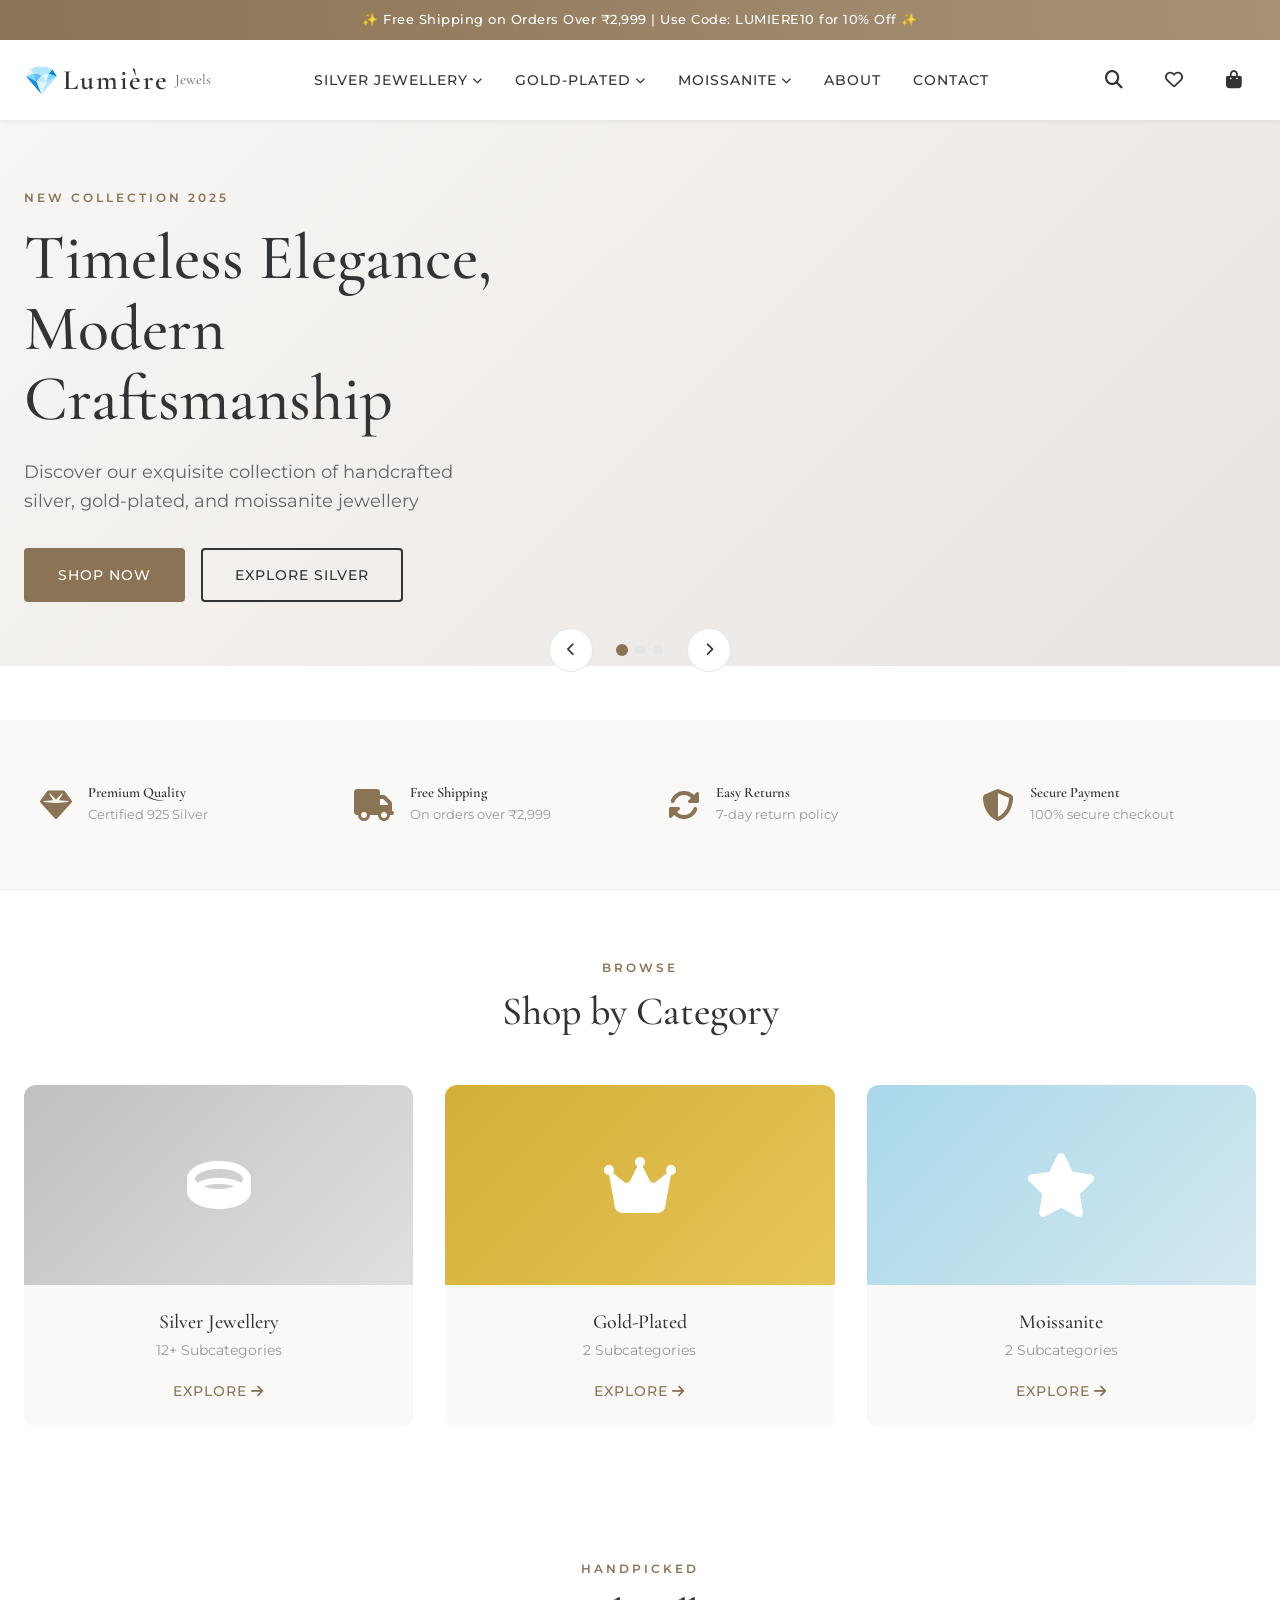
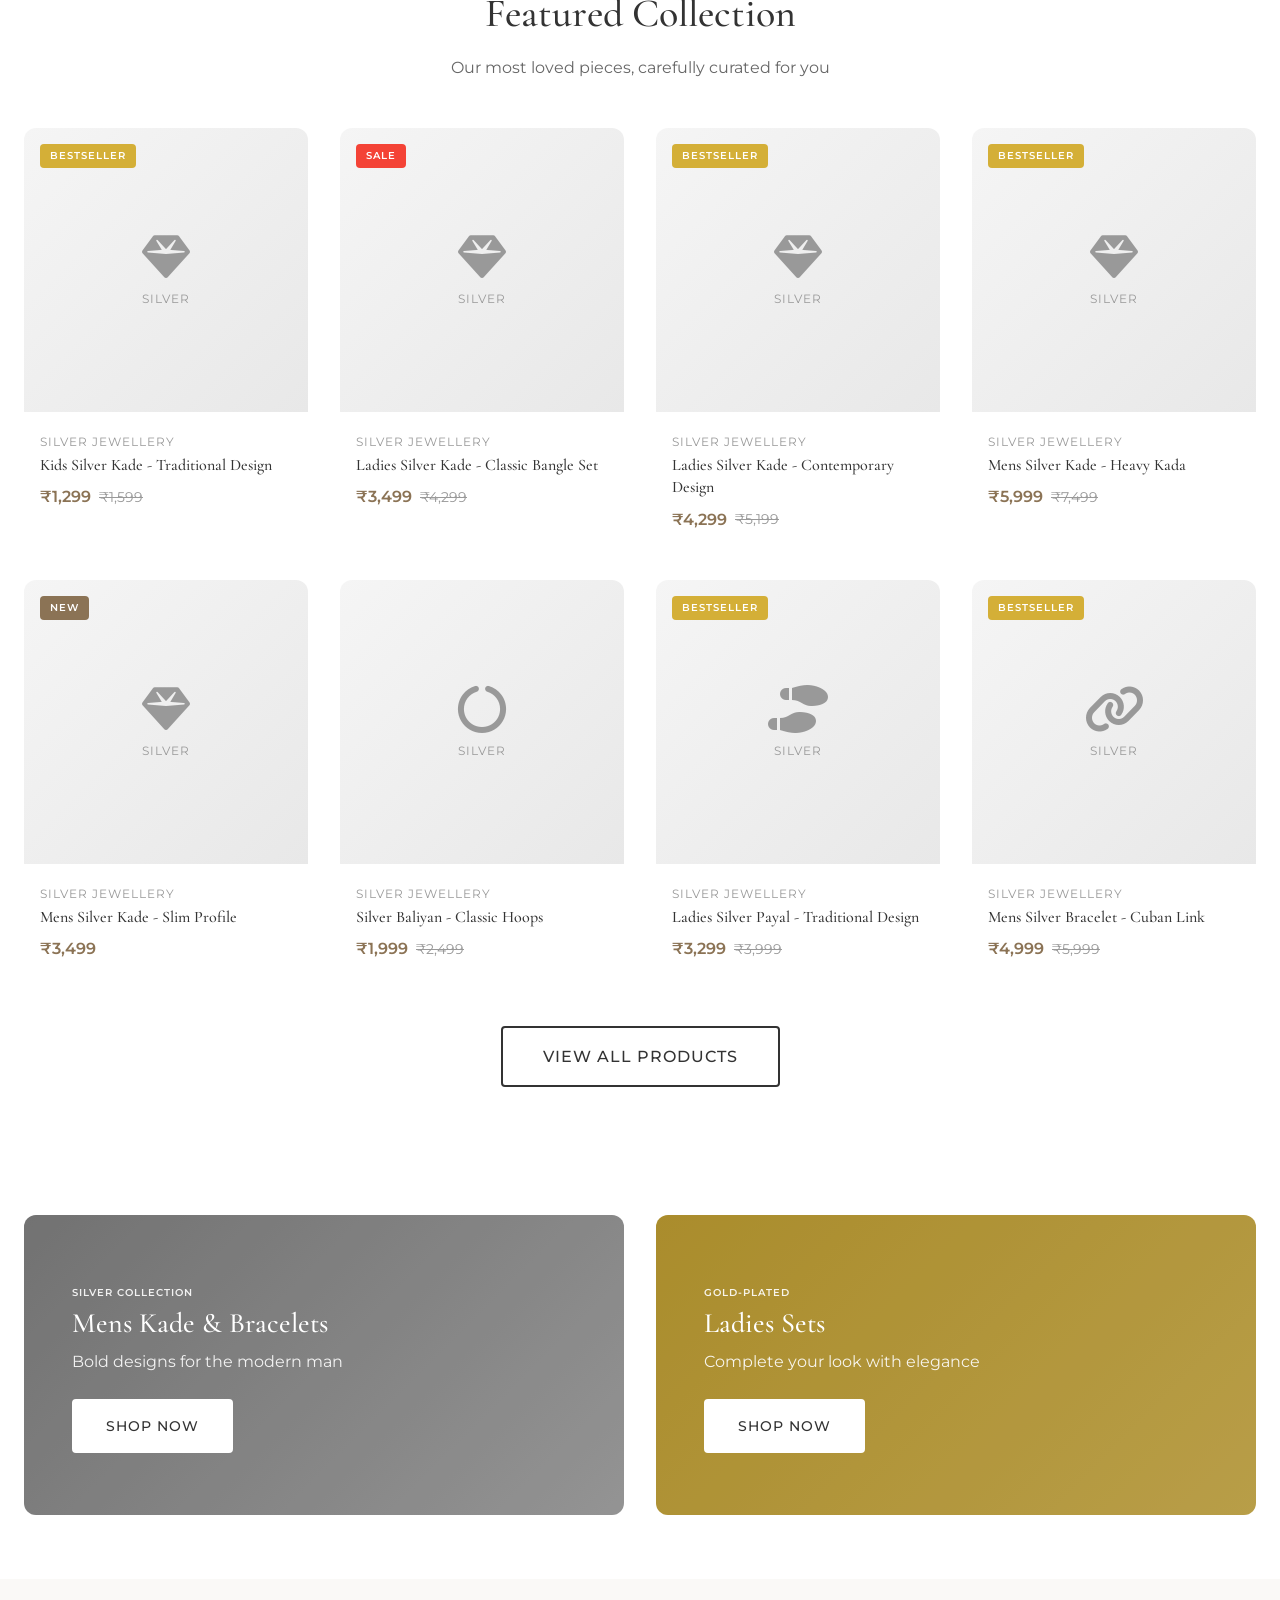
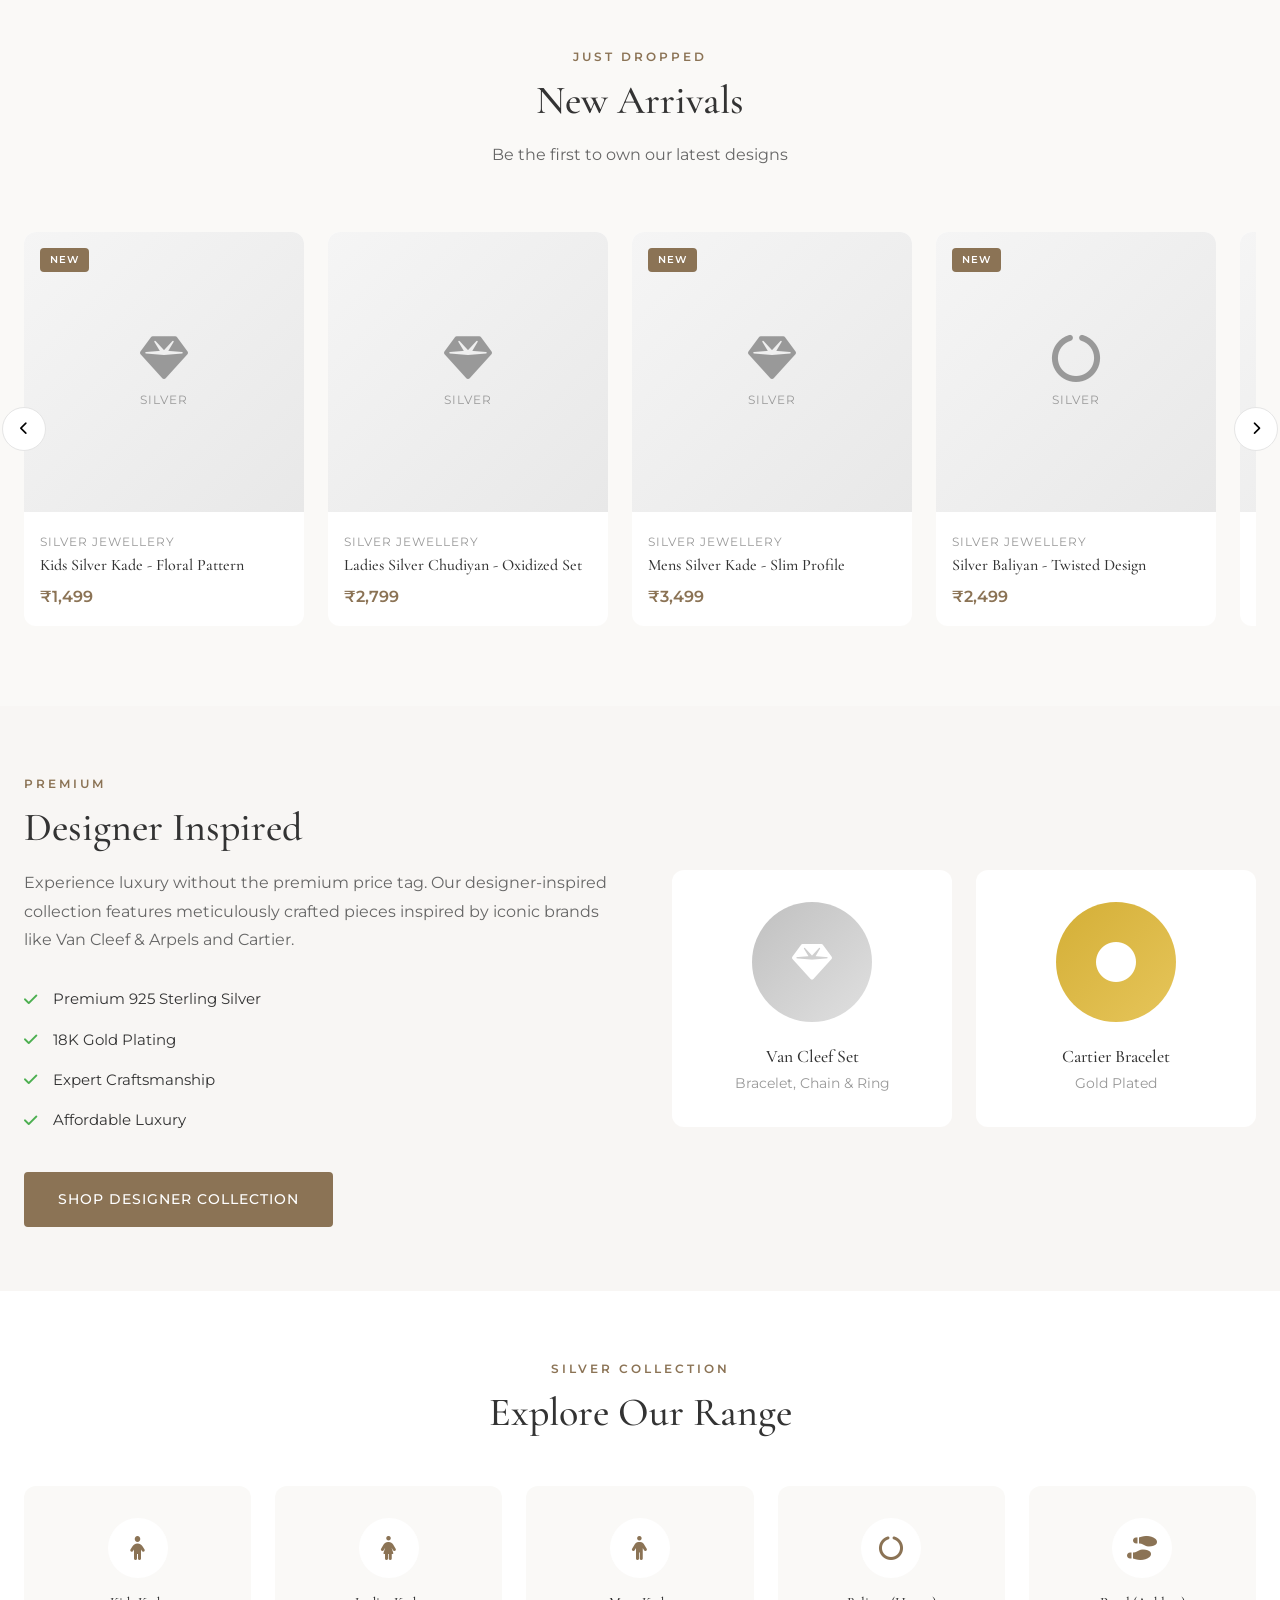
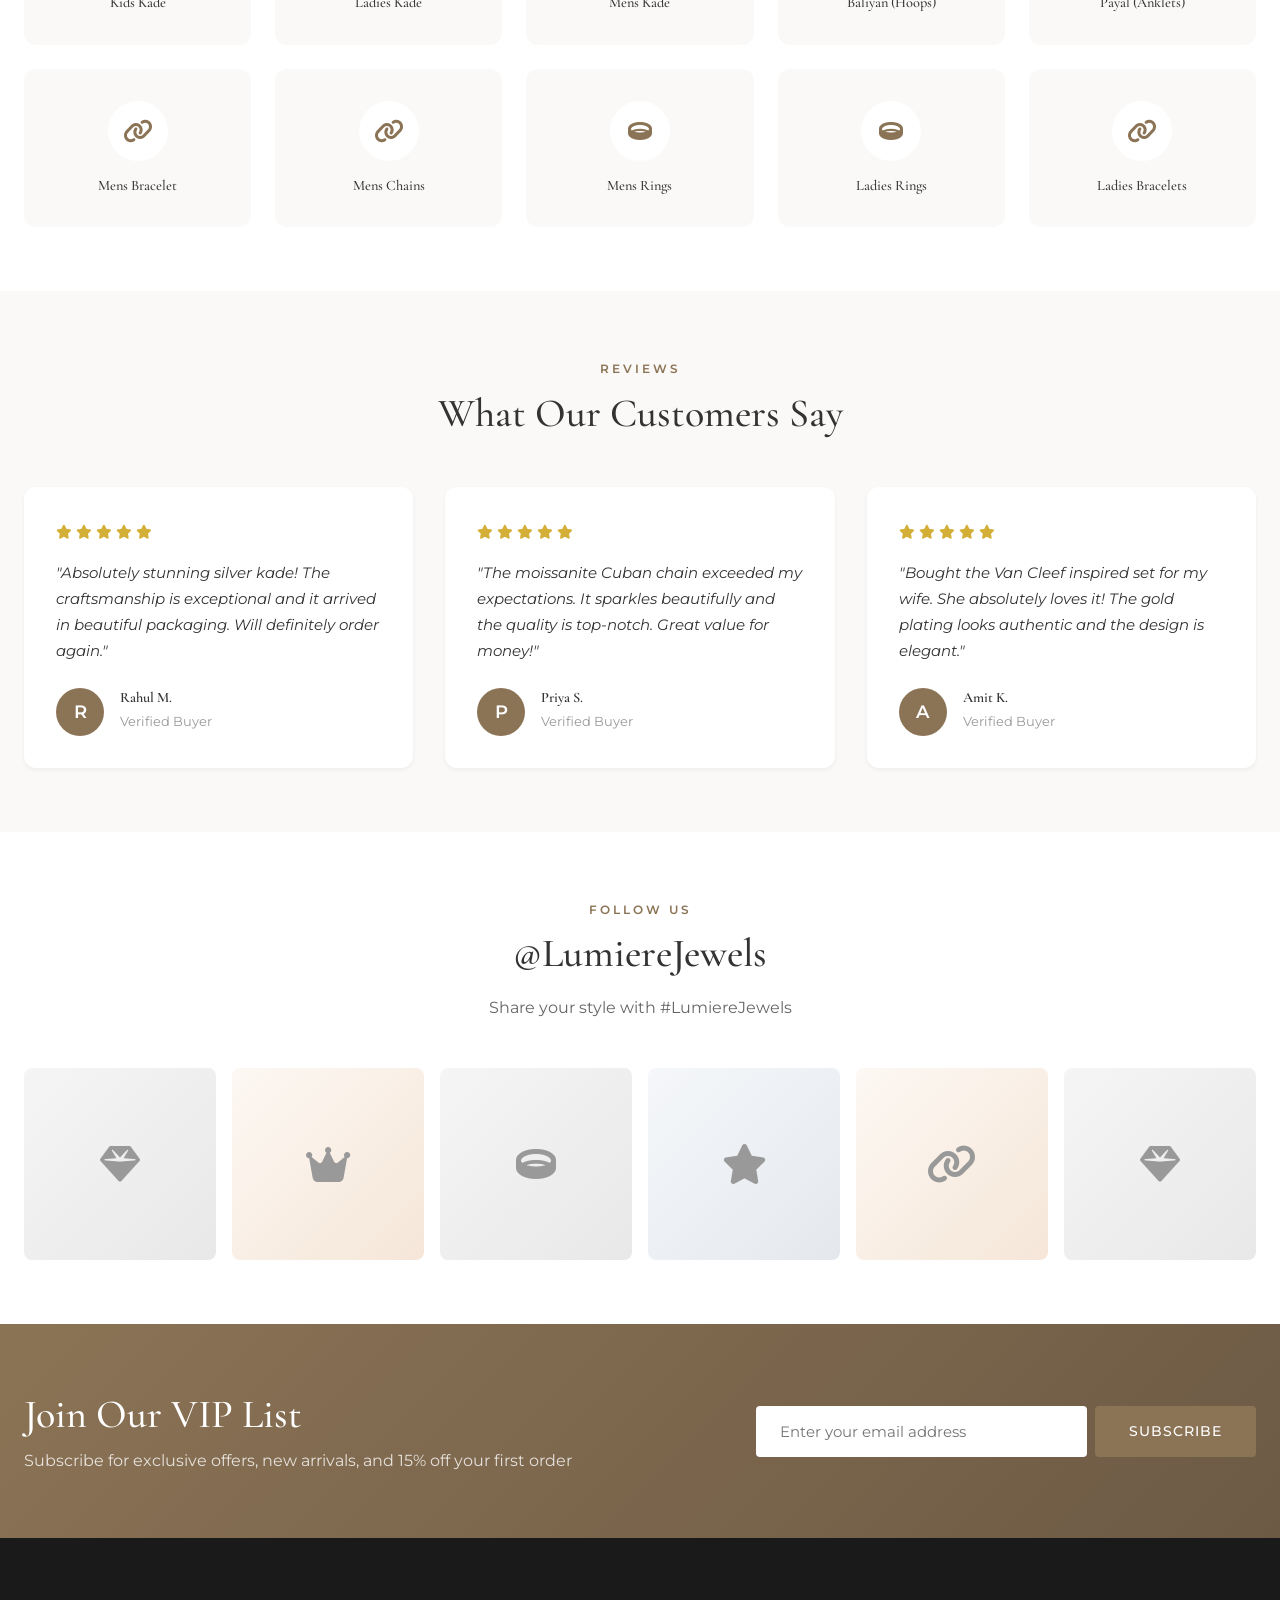
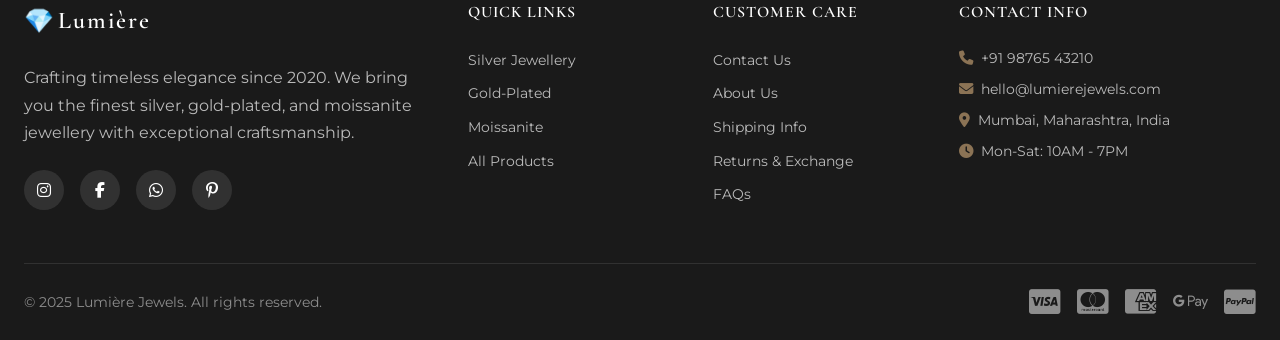
==== commit 9779f791: "Refactor: Update project to Lumière Jewels e-commerce Co-authored-by: vickyjadhav361 <vickyjadhav361" ====
--- a/index.html
+++ b/index.html
@@ -1,1941 +1,726 @@
 <!DOCTYPE html>
 <html lang="en">
 <head>
-  <meta charset="UTF-8" />
-  <meta name="viewport" content="width=device-width, initial-scale=1.0"/>
-  <title>Lustre Atelier | Fine Silver, Gold-Plated & Moissanite Jewellery</title>
+  <meta charset="UTF-8">
+  <meta name="viewport" content="width=device-width, initial-scale=1.0">
+  <title>Lumière Jewels | Premium Silver, Gold-Plated & Moissanite Jewellery</title>
+  <meta name="description" content="Discover exquisite silver, gold-plated, and moissanite jewellery. Shop our curated collection of rings, bracelets, chains, and more.">
   <link rel="preconnect" href="https://fonts.googleapis.com">
   <link rel="preconnect" href="https://fonts.gstatic.com" crossorigin>
-  <link href="https://fonts.googleapis.com/css2?family=Inter:wght@400;500;600;700&family=Playfair+Display:wght@500;600&display=swap" rel="stylesheet">
-  <style>
-    :root {
-      --sand: #f5f2ee;
-      --bone: #fdfbf8;
-      --linen: #f7f1ea;
-      --charcoal: #1f1a17;
-      --taupe: #8f8378;
-      --rose: #d8b8a0;
-      --sage: #a9b4a8;
-      --gold: #c5a067;
-      --mist: rgba(255, 255, 255, 0.75);
-      --shadow: rgba(21, 14, 8, 0.12);
-      --radius: 20px;
-      --radius-sm: 12px;
-      --transition: all 0.3s ease;
-    }
-
-    * {
-      box-sizing: border-box;
-      margin: 0;
-      padding: 0;
-    }
-
-    html {
-      scroll-behavior: smooth;
-    }
-
-    body {
-      font-family: 'Inter', sans-serif;
-      background: var(--sand);
-      color: var(--charcoal);
-      line-height: 1.6;
-      min-height: 100vh;
-      overflow-x: hidden;
-    }
-
-    img {
-      width: 100%;
-      display: block;
-      object-fit: cover;
-    }
-
-    a {
-      text-decoration: none;
-      color: inherit;
-    }
-
-    button {
-      border: none;
-      background: none;
-      cursor: pointer;
-      font: inherit;
-    }
-
-    .site-shell {
-      max-width: 1400px;
-      margin: 0 auto;
-      background: var(--bone);
-      box-shadow: 0 30px 80px rgba(18, 14, 11, 0.08);
-    }
-
-    .hero {
-      position: relative;
-      padding: 2rem 5vw 4rem;
-      background: linear-gradient(135deg, #fefcfa 0%, #f3ebe3 100%);
-      overflow: hidden;
-    }
-
-    .hero::after {
-      content: '';
-      position: absolute;
-      inset: 0;
-      background: url('https://images.unsplash.com/photo-1522312346375-d1a52e2b99b3?auto=format&fit=crop&w=1400&q=80') center/cover;
-      opacity: 0.15;
-      mix-blend-mode: multiply;
-      pointer-events: none;
-    }
-
-    .hero > * {
-      position: relative;
-      z-index: 2;
-    }
-
-    .nav {
-      display: flex;
-      align-items: center;
-      justify-content: space-between;
-      gap: 1.5rem;
-      padding: 1rem 1.5rem;
-      background: rgba(255, 255, 255, 0.65);
-      backdrop-filter: blur(20px);
-      border-radius: var(--radius);
-      box-shadow: 0 15px 40px rgba(34, 21, 12, 0.08);
-      margin-bottom: 3rem;
-      flex-wrap: wrap;
-    }
-
-    .logo {
-      font-family: 'Playfair Display', serif;
-      font-size: 1.4rem;
-      letter-spacing: 0.08em;
-    }
-
-    .nav-toggle {
-      display: none;
-      font-size: 1.4rem;
-    }
-
-    .nav-links {
-      display: flex;
-      gap: 1rem;
-      flex-wrap: wrap;
-    }
-
-    .nav-links a {
-      font-size: 0.95rem;
-      color: var(--taupe);
-      padding: 0.4rem 0.8rem;
-      border-radius: var(--radius-sm);
-      transition: var(--transition);
-    }
-
-    .nav-links a:hover,
-    .nav-links a:focus-visible {
-      background: rgba(200, 174, 140, 0.16);
-      color: var(--charcoal);
-    }
-
-    .nav-actions {
-      display: flex;
-      align-items: center;
-      gap: 1rem;
-      flex-wrap: wrap;
-    }
-
-    .nav-search {
-      display: flex;
-      align-items: center;
-      background: #fff;
-      border-radius: 999px;
-      padding: 0.35rem 0.8rem;
-      border: 1px solid rgba(0,0,0,0.06);
-    }
-
-    .nav-search input {
-      border: none;
-      outline: none;
-      width: 140px;
-      font-size: 0.9rem;
-      background: transparent;
-    }
-
-    .icon-button {
-      width: 36px;
-      height: 36px;
-      border-radius: 50%;
-      display: grid;
-      place-items: center;
-      background: #fff;
-      box-shadow: 0 6px 20px rgba(0,0,0,0.08);
-      transition: var(--transition);
-    }
-
-    .icon-button:hover {
-      transform: translateY(-2px);
-    }
-
-    .cart-button {
-      position: relative;
-      padding: 0.6rem 1.1rem;
-      border-radius: 999px;
-      background: var(--charcoal);
-      color: #fff;
-      font-weight: 600;
-      display: flex;
-      align-items: center;
-      gap: 0.5rem;
-      transition: var(--transition);
-    }
-
-    .cart-button:hover {
-      background: #000;
-    }
-
-    .cart-count {
-      display: inline-flex;
-      align-items: center;
-      justify-content: center;
-      width: 22px;
-      height: 22px;
-      border-radius: 50%;
-      background: var(--rose);
-      color: #fff;
-      font-size: 0.75rem;
-      font-weight: 600;
-    }
-
-    .hero-content {
-      display: grid;
-      grid-template-columns: repeat(auto-fit, minmax(280px, 1fr));
-      gap: 2.5rem;
-      align-items: center;
-    }
-
-    .hero-text .eyebrow {
-      letter-spacing: 0.35em;
-      text-transform: uppercase;
-      font-size: 0.8rem;
-      color: var(--taupe);
-    }
-
-    .hero-text h1 {
-      font-family: 'Playfair Display', serif;
-      font-size: clamp(2.5rem, 5vw, 3.8rem);
-      line-height: 1.1;
-      margin: 1rem 0;
-    }
-
-    .hero-text p {
-      color: rgba(31, 26, 23, 0.75);
-      max-width: 520px;
-    }
-
-    .hero-actions {
-      display: flex;
-      flex-wrap: wrap;
-      gap: 1rem;
-      margin: 1.75rem 0 2rem;
-    }
-
-    .btn {
-      padding: 0.95rem 1.6rem;
-      border-radius: 999px;
-      font-weight: 600;
-      font-size: 0.95rem;
-      transition: var(--transition);
-    }
-
-    .btn.primary {
-      background: var(--charcoal);
-      color: #fff;
-    }
-
-    .btn.primary:hover {
-      background: #000;
-    }
-
-    .btn.ghost {
-      border: 1px solid rgba(0,0,0,0.2);
-      color: var(--charcoal);
-    }
-
-    .hero-stats {
-      display: grid;
-      grid-template-columns: repeat(auto-fit, minmax(120px, 1fr));
-      gap: 1.5rem;
-    }
-
-    .stat {
-      display: flex;
-      flex-direction: column;
-      gap: 0.3rem;
-    }
-
-    .stat strong {
-      font-size: 1.6rem;
-      font-family: 'Playfair Display', serif;
-    }
-
-    .hero-showcase {
-      display: grid;
-      gap: 1.2rem;
-    }
-
-    .hero-card {
-      border-radius: var(--radius);
-      padding: 1.5rem;
-      color: #fff;
-      position: relative;
-      overflow: hidden;
-      min-height: 220px;
-      box-shadow: 0 25px 45px rgba(0,0,0,0.18);
-    }
-
-    .hero-card::after {
-      content: '';
-      position: absolute;
-      inset: 0;
-      background: radial-gradient(circle, rgba(255,255,255,0.25), transparent 55%);
-      mix-blend-mode: screen;
-    }
-
-    .hero-card--silver {
-      background: linear-gradient(135deg, #d7d7d7, #9f9f9f);
-    }
-
-    .hero-card--gold {
-      background: linear-gradient(135deg, #f9d9ae, #c09542);
-    }
-
-    .hero-card--moissanite {
-      background: linear-gradient(135deg, #e8f1fb, #bcd2f9);
-      color: #0b1a2f;
-    }
-
-    .hero-card h3 {
-      font-family: 'Playfair Display', serif;
-      margin-bottom: 0.6rem;
-    }
-
-    .hero-card p {
-      font-size: 0.95rem;
-      max-width: 220px;
-    }
-
-    .section {
-      padding: 4.5rem 5vw;
-    }
-
-    .section-heading {
-      display: flex;
-      align-items: center;
-      justify-content: space-between;
-      flex-wrap: wrap;
-      gap: 1rem;
-      margin-bottom: 2.5rem;
-    }
-
-    .section-heading h2 {
-      font-size: 2.2rem;
-      font-family: 'Playfair Display', serif;
-    }
-
-    .text-link {
-      color: var(--taupe);
-      font-weight: 600;
-      display: inline-flex;
-      align-items: center;
-      gap: 0.4rem;
-    }
-
-    .product-rail {
-      display: grid;
-      grid-template-columns: repeat(auto-fit, minmax(220px, 1fr));
-      gap: 1.5rem;
-    }
-
-    .rail-card {
-      background: #fff;
-      border-radius: var(--radius);
-      overflow: hidden;
-      box-shadow: 0 20px 40px rgba(0,0,0,0.05);
-      display: flex;
-      flex-direction: column;
-    }
-
-    .rail-card img {
-      height: 220px;
-    }
-
-    .rail-card .rail-body {
-      padding: 1.2rem 1.4rem;
-      display: flex;
-      flex-direction: column;
-      gap: 0.4rem;
-    }
-
-    .pill {
-      display: inline-flex;
-      padding: 0.25rem 0.7rem;
-      border-radius: 999px;
-      font-size: 0.75rem;
-      font-weight: 600;
-      background: rgba(0,0,0,0.06);
-    }
-
-    .pill--new {
-      background: rgba(166, 193, 169, 0.35);
-      color: #3f5a44;
-    }
-
-    .pill--featured {
-      background: rgba(255, 208, 166, 0.4);
-      color: #815121;
-    }
-
-    .category-grid {
-      display: grid;
-      grid-template-columns: repeat(auto-fit, minmax(250px, 1fr));
-      gap: 1.5rem;
-    }
-
-    .category-card {
-      padding: 2rem;
-      border-radius: var(--radius);
-      background: #fff;
-      position: relative;
-      overflow: hidden;
-      border: 1px solid rgba(0,0,0,0.04);
-      transition: var(--transition);
-    }
-
-    .category-card:hover {
-      transform: translateY(-6px);
-      box-shadow: 0 30px 50px rgba(0,0,0,0.08);
-    }
-
-    .category-card h3 {
-      font-family: 'Playfair Display', serif;
-      font-size: 1.7rem;
-      margin-bottom: 1rem;
-    }
-
-    .category-card ul {
-      list-style: none;
-      display: grid;
-      gap: 0.35rem;
-      color: rgba(0,0,0,0.65);
-    }
-
-    .category-card .chip {
-      margin-top: 1.2rem;
-      font-size: 0.85rem;
-      padding: 0.4rem 0.9rem;
-      border-radius: 999px;
-      border: 1px solid rgba(0,0,0,0.2);
-      display: inline-flex;
-      align-items: center;
-      gap: 0.35rem;
-    }
-
-    .filters {
-      display: grid;
-      grid-template-columns: repeat(auto-fit, minmax(200px, 1fr));
-      gap: 1rem;
-      background: #fff;
-      padding: 1.5rem;
-      border-radius: var(--radius);
-      box-shadow: 0 25px 45px rgba(0,0,0,0.05);
-      margin-bottom: 2.5rem;
-    }
-
-    .filter label {
-      font-size: 0.85rem;
-      text-transform: uppercase;
-      letter-spacing: 0.1em;
-      color: var(--taupe);
-      display: block;
-      margin-bottom: 0.35rem;
-    }
-
-    select,
-    input[type="search"],
-    input[type="text"],
-    input[type="email"],
-    input[type="tel"],
-    textarea {
-      width: 100%;
-      padding: 0.85rem 1rem;
-      border-radius: 999px;
-      border: 1px solid rgba(0,0,0,0.08);
-      background: var(--bone);
-      font-size: 0.95rem;
-      outline: none;
-      transition: var(--transition);
-    }
-
-    textarea {
-      border-radius: var(--radius);
-      min-height: 140px;
-      resize: vertical;
-    }
-
-    select:focus,
-    textarea:focus,
-    input:focus {
-      border-color: var(--gold);
-    }
-
-    .range-input {
-      display: flex;
-      align-items: center;
-      gap: 0.8rem;
-    }
-
-    input[type="range"] {
-      width: 100%;
-    }
-
-    .product-grid {
-      display: grid;
-      grid-template-columns: repeat(auto-fit, minmax(260px, 1fr));
-      gap: 1.5rem;
-    }
-
-    .product-card {
-      background: #fff;
-      border-radius: var(--radius);
-      overflow: hidden;
-      display: flex;
-      flex-direction: column;
-      box-shadow: 0 25px 45px rgba(0,0,0,0.06);
-      transition: var(--transition);
-      position: relative;
-    }
-
-    .product-card:hover {
-      transform: translateY(-6px);
-    }
-
-    .product-media {
-      position: relative;
-    }
-
-    .product-media img {
-      height: 260px;
-    }
-
-    .badge-stack {
-      position: absolute;
-      top: 1rem;
-      left: 1rem;
-      display: flex;
-      flex-direction: column;
-      gap: 0.4rem;
-    }
-
-    .product-body {
-      padding: 1.35rem;
-      display: flex;
-      flex-direction: column;
-      gap: 0.5rem;
-      flex: 1;
-    }
-
-    .product-meta {
-      font-size: 0.85rem;
-      color: var(--taupe);
-    }
-
-    .product-name {
-      font-size: 1.15rem;
-      font-family: 'Playfair Display', serif;
-    }
-
-    .product-price {
-      font-size: 1.2rem;
-      font-weight: 600;
-    }
-
-    .tag-row {
-      display: flex;
-      flex-wrap: wrap;
-      gap: 0.5rem;
-      margin: 0.6rem 0;
-    }
-
-    .tag {
-      padding: 0.25rem 0.6rem;
-      border-radius: 999px;
-      background: rgba(0,0,0,0.05);
-      font-size: 0.75rem;
-    }
-
-    .card-actions {
-      margin-top: auto;
-      display: flex;
-      gap: 0.6rem;
-      flex-wrap: wrap;
-    }
-
-    .btn-small {
-      flex: 1;
-      padding: 0.7rem 1rem;
-      border-radius: 999px;
-      border: 1px solid rgba(0,0,0,0.15);
-      font-weight: 600;
-    }
-
-    .btn-small.primary {
-      background: var(--charcoal);
-      color: #fff;
-      border: none;
-    }
-
-    .empty-state {
-      grid-column: 1 / -1;
-      padding: 3rem;
-      text-align: center;
-      background: rgba(255,255,255,0.8);
-      border-radius: var(--radius);
-      border: 1px dashed rgba(0,0,0,0.1);
-    }
-
-    .about-grid,
-    .contact-grid {
-      display: grid;
-      grid-template-columns: repeat(auto-fit, minmax(280px, 1fr));
-      gap: 2rem;
-      align-items: center;
-    }
-
-    .about-grid img {
-      border-radius: var(--radius);
-      box-shadow: 0 35px 70px rgba(0,0,0,0.12);
-    }
-
-    .about-text h3 {
-      font-size: 2rem;
-      font-family: 'Playfair Display', serif;
-      margin-bottom: 1rem;
-    }
-
-    .about-text ul {
-      list-style: none;
-      display: grid;
-      gap: 0.5rem;
-      margin: 1.5rem 0;
-    }
-
-    .contact-card {
-      background: #fff;
-      border-radius: var(--radius);
-      padding: 2rem;
-      box-shadow: 0 25px 45px rgba(0,0,0,0.05);
-      display: flex;
-      flex-direction: column;
-      gap: 0.7rem;
-    }
-
-    .contact-form {
-      background: #fff;
-      padding: 2rem;
-      border-radius: var(--radius);
-      box-shadow: 0 25px 45px rgba(0,0,0,0.05);
-    }
-
-    .contact-form .btn.primary {
-      width: 100%;
-      margin-top: 1rem;
-    }
-
-    .social-links {
-      display: flex;
-      gap: 0.8rem;
-    }
-
-    .social-links a {
-      width: 40px;
-      height: 40px;
-      border-radius: 50%;
-      border: 1px solid rgba(0,0,0,0.1);
-      display: grid;
-      place-items: center;
-      transition: var(--transition);
-    }
-
-    .social-links a:hover {
-      border-color: var(--charcoal);
-    }
-
-    footer {
-      padding: 2.5rem 5vw;
-      background: var(--charcoal);
-      color: rgba(255,255,255,0.8);
-      display: flex;
-      flex-wrap: wrap;
-      justify-content: space-between;
-      gap: 1rem;
-    }
-
-    footer .logo {
-      color: #fff;
-    }
-
-    .cart-panel,
-    .product-modal {
-      position: fixed;
-      top: 0;
-      height: 100%;
-      background: #fff;
-      box-shadow: -10px 0 40px rgba(0,0,0,0.15);
-      width: min(420px, 100%);
-      right: 0;
-      transform: translateX(100%);
-      transition: var(--transition);
-      z-index: 30;
-      display: flex;
-      flex-direction: column;
-    }
-
-    .product-modal {
-      width: min(960px, 100%);
-      left: 50%;
-      right: auto;
-      transform: translate(-50%, 100%);
-      border-radius: var(--radius) var(--radius) 0 0;
-    }
-
-    .panel-open {
-      transform: translateX(0);
-    }
-
-    .modal-open {
-      transform: translate(-50%, 0);
-    }
-
-    .panel-header {
-      padding: 1.5rem;
-      border-bottom: 1px solid rgba(0,0,0,0.05);
-      display: flex;
-      justify-content: space-between;
-      align-items: center;
-      position: sticky;
-      top: 0;
-      background: #fff;
-      z-index: 2;
-    }
-
-    .cart-items {
-      padding: 1.5rem;
-      overflow-y: auto;
-      flex: 1;
-      display: flex;
-      flex-direction: column;
-      gap: 1rem;
-    }
-
-    .cart-item {
-      display: grid;
-      grid-template-columns: 64px 1fr auto;
-      gap: 0.8rem;
-      align-items: center;
-    }
-
-    .cart-item img {
-      height: 64px;
-      border-radius: 12px;
-    }
-
-    .qty-controls {
-      display: inline-flex;
-      align-items: center;
-      gap: 0.3rem;
-      border: 1px solid rgba(0,0,0,0.1);
-      border-radius: 999px;
-      padding: 0.2rem 0.6rem;
-    }
-
-    .cart-summary {
-      padding: 1.5rem;
-      border-top: 1px solid rgba(0,0,0,0.05);
-      background: #fff;
-    }
-
-    .summary-row {
-      display: flex;
-      justify-content: space-between;
-      margin-bottom: 1rem;
-      font-weight: 600;
-    }
-
-    .checkout-form {
-      display: grid;
-      gap: 0.85rem;
-    }
-
-    .screen-overlay {
-      position: fixed;
-      inset: 0;
-      background: rgba(0,0,0,0.35);
-      opacity: 0;
-      pointer-events: none;
-      transition: var(--transition);
-      z-index: 20;
-    }
-
-    .screen-overlay.visible {
-      opacity: 1;
-      pointer-events: auto;
-    }
-
-    .product-modal-body {
-      padding: 1.5rem 2rem 2.5rem;
-      overflow-y: auto;
-      display: grid;
-      grid-template-columns: repeat(auto-fit, minmax(280px, 1fr));
-      gap: 2rem;
-    }
-
-    .modal-gallery img {
-      border-radius: var(--radius);
-      box-shadow: 0 25px 40px rgba(0,0,0,0.12);
-    }
-
-    .thumbnail-row {
-      display: flex;
-      gap: 0.6rem;
-      margin-top: 0.8rem;
-    }
-
-    .thumbnail-row button {
-      border-radius: var(--radius-sm);
-      overflow: hidden;
-      border: 2px solid transparent;
-    }
-
-    .thumbnail-row button.active {
-      border-color: var(--charcoal);
-    }
-
-    .spec-list {
-      list-style: none;
-      padding: 0;
-      display: grid;
-      gap: 0.5rem;
-    }
-
-    .spec-list li {
-      display: flex;
-      justify-content: space-between;
-      border-bottom: 1px dashed rgba(0,0,0,0.08);
-      padding-bottom: 0.4rem;
-    }
-
-    @media (max-width: 900px) {
-      .nav {
-        flex-direction: column;
-        align-items: flex-start;
-        gap: 1rem;
-      }
-
-      .nav-toggle {
-        display: inline-flex;
-        order: 2;
-      }
-
-      .nav-links {
-        width: 100%;
-        flex-direction: column;
-        display: none;
-        order: 3;
-      }
-
-      .nav-links.open {
-        display: flex;
-      }
-
-      .nav-actions {
-        width: 100%;
-        order: 4;
-        justify-content: space-between;
-      }
-
-      .hero {
-        padding-top: 1.5rem;
-      }
-    }
-
-    @media (max-width: 600px) {
-      .nav-search input {
-        width: 100px;
-      }
-
-      .hero-actions {
-        flex-direction: column;
-        width: 100%;
-      }
-
-      .btn,
-      .btn-small {
-        width: 100%;
-        text-align: center;
-      }
-
-      .filters {
-        grid-template-columns: 1fr;
-      }
-
-      .product-modal {
-        border-radius: 0;
-      }
-    }
-  </style>
+  <link href="https://fonts.googleapis.com/css2?family=Cormorant+Garamond:wght@300;400;500;600;700&family=Montserrat:wght@300;400;500;600&display=swap" rel="stylesheet">
+  <link rel="stylesheet" href="https://cdnjs.cloudflare.com/ajax/libs/font-awesome/6.4.0/css/all.min.css">
+  <link rel="stylesheet" href="css/styles.css">
 </head>
 <body>
-  <div class="site-shell">
-    <header class="hero" id="home">
-      <nav class="nav">
-        <div class="logo">Lustre Atelier</div>
-        <button class="icon-button nav-toggle" id="navToggle" aria-label="Toggle navigation">☰</button>
-        <div class="nav-links" id="navMenu">
-          <a href="#home">Home</a>
-          <a href="#categories">Categories</a>
-          <a href="#shop">Shop</a>
-          <a href="#about">About</a>
-          <a href="#contact">Contact</a>
-        </div>
-        <div class="nav-actions">
-          <div class="nav-search">
-            <input type="search" id="navSearch" placeholder="Search pieces" aria-label="Search jewellery">
-            <button class="icon-button" id="navSearchBtn" aria-label="Search catalogue">
-              🔍
-            </button>
-          </div>
-          <button class="cart-button" id="cartButton" aria-label="Open cart">
-            Cart <span class="cart-count" id="cartCount">0</span>
+  <!-- Announcement Bar -->
+  <div class="announcement-bar">
+    <p>✨ Free Shipping on Orders Over ₹2,999 | Use Code: LUMIERE10 for 10% Off ✨</p>
+  </div>
+
+  <!-- Header -->
+  <header class="header" id="header">
+    <div class="header-container">
+      <!-- Mobile Menu Toggle -->
+      <button class="mobile-menu-toggle" id="mobileMenuToggle" aria-label="Toggle menu">
+        <span></span>
+        <span></span>
+        <span></span>
+      </button>
+
+      <!-- Logo -->
+      <div class="logo">
+        <a href="index.html">
+          <span class="logo-icon">💎</span>
+          <span class="logo-text">Lumière</span>
+          <span class="logo-tagline">Jewels</span>
+        </a>
+      </div>
+
+      <!-- Main Navigation -->
+      <nav class="main-nav" id="mainNav">
+        <ul class="nav-list">
+          <li class="nav-item has-dropdown">
+            <a href="#" class="nav-link">Silver Jewellery <i class="fas fa-chevron-down"></i></a>
+            <div class="dropdown-menu mega-menu">
+              <div class="mega-menu-inner">
+                <div class="mega-menu-column">
+                  <h4>Kids Collection</h4>
+                  <ul>
+                    <li><a href="pages/category.html?category=silver&subcategory=kids-kade">Kids Kade</a></li>
+                    <li><a href="pages/category.html?category=silver&subcategory=kids-payal">Kids Payal (Anklets)</a></li>
+                  </ul>
+                </div>
+                <div class="mega-menu-column">
+                  <h4>Ladies Collection</h4>
+                  <ul>
+                    <li><a href="pages/category.html?category=silver&subcategory=ladies-kade">Ladies Kade & Chudiyan</a></li>
+                    <li><a href="pages/category.html?category=silver&subcategory=ladies-rings">Ladies Rings</a></li>
+                    <li><a href="pages/category.html?category=silver&subcategory=ladies-bracelets">Ladies Bracelets</a></li>
+                    <li><a href="pages/category.html?category=silver&subcategory=ladies-payal">Ladies Payal (Anklets)</a></li>
+                    <li><a href="pages/category.html?category=silver&subcategory=baliyan">Baliyan (Hoops)</a></li>
+                  </ul>
+                </div>
+                <div class="mega-menu-column">
+                  <h4>Mens Collection</h4>
+                  <ul>
+                    <li><a href="pages/category.html?category=silver&subcategory=mens-kade">Mens Kade</a></li>
+                    <li><a href="pages/category.html?category=silver&subcategory=mens-bracelet">Mens Bracelet</a></li>
+                    <li><a href="pages/category.html?category=silver&subcategory=mens-chains">Mens Chains</a></li>
+                    <li><a href="pages/category.html?category=silver&subcategory=mens-rings">Mens Rings</a></li>
+                  </ul>
+                </div>
+                <div class="mega-menu-column">
+                  <h4>Designer Inspired</h4>
+                  <ul>
+                    <li><a href="pages/category.html?category=silver&subcategory=van-cleef-set">Van Cleef Set</a></li>
+                    <li><a href="pages/category.html?category=silver&subcategory=cartier-bracelet">Gold Plated Cartier Bracelet</a></li>
+                  </ul>
+                </div>
+              </div>
+              <div class="mega-menu-banner">
+                <a href="pages/category.html?category=silver">
+                  <div class="banner-content">
+                    <span class="banner-tag">New In</span>
+                    <h3>Silver Collection 2025</h3>
+                    <p>Explore our latest arrivals</p>
+                  </div>
+                </a>
+              </div>
+            </div>
+          </li>
+          <li class="nav-item has-dropdown">
+            <a href="#" class="nav-link">Gold-Plated <i class="fas fa-chevron-down"></i></a>
+            <div class="dropdown-menu">
+              <ul>
+                <li><a href="pages/category.html?category=gold-plated&subcategory=ladies-sets">Ladies Sets</a></li>
+                <li><a href="pages/category.html?category=gold-plated&subcategory=ladies-bracelet">Ladies Bracelet</a></li>
+              </ul>
+            </div>
+          </li>
+          <li class="nav-item has-dropdown">
+            <a href="#" class="nav-link">Moissanite <i class="fas fa-chevron-down"></i></a>
+            <div class="dropdown-menu">
+              <ul>
+                <li><a href="pages/category.html?category=moissanite&subcategory=cuban-chain">Cuban Chain</a></li>
+                <li><a href="pages/category.html?category=moissanite&subcategory=cuban-bracelet">Cuban Bracelet</a></li>
+              </ul>
+            </div>
+          </li>
+          <li class="nav-item">
+            <a href="pages/about.html" class="nav-link">About</a>
+          </li>
+          <li class="nav-item">
+            <a href="pages/contact.html" class="nav-link">Contact</a>
+          </li>
+        </ul>
+      </nav>
+
+      <!-- Header Actions -->
+      <div class="header-actions">
+        <button class="action-btn search-btn" id="searchBtn" aria-label="Search">
+          <i class="fas fa-search"></i>
+        </button>
+        <button class="action-btn wishlist-btn" aria-label="Wishlist">
+          <i class="far fa-heart"></i>
+          <span class="badge wishlist-count">0</span>
+        </button>
+        <button class="action-btn cart-btn" id="cartBtn" aria-label="Cart">
+          <i class="fas fa-shopping-bag"></i>
+          <span class="badge cart-count">0</span>
+        </button>
+      </div>
+    </div>
+
+    <!-- Search Overlay -->
+    <div class="search-overlay" id="searchOverlay">
+      <div class="search-container">
+        <form class="search-form" id="searchForm">
+          <input type="text" placeholder="Search for products..." id="searchInput" autocomplete="off">
+          <button type="submit"><i class="fas fa-search"></i></button>
+        </form>
+        <button class="close-search" id="closeSearch"><i class="fas fa-times"></i></button>
+        <div class="search-suggestions" id="searchSuggestions"></div>
+      </div>
+    </div>
+  </header>
+
+  <!-- Cart Sidebar -->
+  <div class="cart-sidebar" id="cartSidebar">
+    <div class="cart-header">
+      <h3>Shopping Bag</h3>
+      <button class="close-cart" id="closeCart"><i class="fas fa-times"></i></button>
+    </div>
+    <div class="cart-items" id="cartItems">
+      <!-- Cart items will be populated by JavaScript -->
+    </div>
+    <div class="cart-footer">
+      <div class="cart-subtotal">
+        <span>Subtotal</span>
+        <span class="subtotal-amount" id="subtotalAmount">₹0</span>
+      </div>
+      <p class="cart-note">Shipping & taxes calculated at checkout</p>
+      <a href="pages/checkout.html" class="btn btn-primary btn-full">Checkout</a>
+      <button class="btn btn-outline btn-full" id="continueShopping">Continue Shopping</button>
+    </div>
+    <div class="cart-empty" id="cartEmpty">
+      <i class="fas fa-shopping-bag"></i>
+      <p>Your bag is empty</p>
+      <a href="#featured" class="btn btn-primary">Start Shopping</a>
+    </div>
+  </div>
+  <div class="cart-overlay" id="cartOverlay"></div>
+
+  <!-- Mobile Navigation -->
+  <div class="mobile-nav" id="mobileNav">
+    <div class="mobile-nav-header">
+      <span class="logo-text">Lumière</span>
+      <button class="close-mobile-nav" id="closeMobileNav"><i class="fas fa-times"></i></button>
+    </div>
+    <div class="mobile-nav-content">
+      <div class="mobile-accordion">
+        <div class="accordion-item">
+          <button class="accordion-header">
+            Silver Jewellery <i class="fas fa-plus"></i>
           </button>
-        </div>
-      </nav>
-      <div class="hero-content">
-        <div class="hero-text">
-          <p class="eyebrow">Silver · Gold-Plated · Moissanite</p>
-          <h1>Modern craftsmanship for treasured silver, gold-plated & moissanite jewellery.</h1>
-          <p>Discover handcrafted kadayen, bracelets, chains, rings, and moissanite showpieces designed for joyful daily wear and milestone celebrations. Neutral palettes, jewel-toned stones, and luminous finishes capture the artistry of your story.</p>
-          <div class="hero-actions">
-            <button class="btn primary" data-scroll="#shop">Shop new arrivals</button>
-            <button class="btn ghost" data-scroll="#categories">Explore categories</button>
-          </div>
-          <div class="hero-stats">
-            <div class="stat">
-              <strong>1200+</strong>
-              <span>Pieces curated for every style</span>
-            </div>
-            <div class="stat">
-              <strong>30</strong>
-              <span>Years of jewellery heritage</span>
-            </div>
-            <div class="stat">
-              <strong>48h</strong>
-              <span>Express shipping across India</span>
-            </div>
-          </div>
-        </div>
-        <div class="hero-showcase">
-          <div class="hero-card hero-card--silver">
-            <h3>Signature Silver Kade</h3>
-            <p>Heirloom-inspired kadayen sculpted in Hallmarked 925 silver with mirror-polish sheen.</p>
-          </div>
-          <div class="hero-card hero-card--gold">
-            <h3>Gold-Plated Icons</h3>
-            <p>Cartier-inspired silhouettes and luminous bracelet stacks plated in 22K brilliance.</p>
-          </div>
-          <div class="hero-card hero-card--moissanite">
-            <h3>Moissanite Radiance</h3>
-            <p>Hypnotic Cuban chains and bracelets set with precision-cut moissanite stones.</p>
-          </div>
-        </div>
-      </div>
-    </header>
-
-    <section class="section" id="featured">
-      <div class="section-heading">
-        <div>
-          <p class="eyebrow">Curated picks</p>
-          <h2>Featured favourites</h2>
-        </div>
-        <button class="text-link" data-scroll="#shop">Shop full collection →</button>
-      </div>
-      <div class="product-rail" id="featuredRail"></div>
-    </section>
-
-    <section class="section" id="new">
-      <div class="section-heading">
-        <div>
-          <p class="eyebrow">Fresh arrivals</p>
-          <h2>New this month</h2>
-        </div>
-        <span class="text-link">Limited drops updated weekly</span>
-      </div>
-      <div class="product-rail" id="newRail"></div>
-    </section>
-
-    <section class="section" id="categories">
-      <div class="section-heading">
-        <div>
-          <p class="eyebrow">Shop by category</p>
-          <h2>Everyday glamour to luxury heirlooms</h2>
-        </div>
-      </div>
-      <div class="category-grid">
-        <article class="category-card" data-category="Silver Jewellery">
-          <h3>Silver Jewellery</h3>
+          <div class="accordion-content">
+            <a href="pages/category.html?category=silver&subcategory=kids-kade">Kids Kade</a>
+            <a href="pages/category.html?category=silver&subcategory=ladies-kade">Ladies Kade & Chudiyan</a>
+            <a href="pages/category.html?category=silver&subcategory=mens-kade">Mens Kade</a>
+            <a href="pages/category.html?category=silver&subcategory=baliyan">Baliyan (Hoops)</a>
+            <a href="pages/category.html?category=silver&subcategory=payal">Payal (Anklets)</a>
+            <a href="pages/category.html?category=silver&subcategory=mens-bracelet">Mens Bracelet</a>
+            <a href="pages/category.html?category=silver&subcategory=mens-chains">Mens Chains</a>
+            <a href="pages/category.html?category=silver&subcategory=mens-rings">Mens Rings</a>
+            <a href="pages/category.html?category=silver&subcategory=ladies-rings">Ladies Rings</a>
+            <a href="pages/category.html?category=silver&subcategory=ladies-bracelets">Ladies Bracelets</a>
+            <a href="pages/category.html?category=silver&subcategory=van-cleef-set">Van Cleef Set</a>
+            <a href="pages/category.html?category=silver&subcategory=cartier-bracelet">Cartier Bracelet</a>
+          </div>
+        </div>
+        <div class="accordion-item">
+          <button class="accordion-header">
+            Gold-Plated Jewellery <i class="fas fa-plus"></i>
+          </button>
+          <div class="accordion-content">
+            <a href="pages/category.html?category=gold-plated&subcategory=ladies-sets">Ladies Sets</a>
+            <a href="pages/category.html?category=gold-plated&subcategory=ladies-bracelet">Ladies Bracelet</a>
+          </div>
+        </div>
+        <div class="accordion-item">
+          <button class="accordion-header">
+            Moissanite Jewellery <i class="fas fa-plus"></i>
+          </button>
+          <div class="accordion-content">
+            <a href="pages/category.html?category=moissanite&subcategory=cuban-chain">Cuban Chain</a>
+            <a href="pages/category.html?category=moissanite&subcategory=cuban-bracelet">Cuban Bracelet</a>
+          </div>
+        </div>
+      </div>
+      <div class="mobile-nav-links">
+        <a href="pages/about.html">About Us</a>
+        <a href="pages/contact.html">Contact</a>
+      </div>
+      <div class="mobile-nav-social">
+        <a href="https://instagram.com" target="_blank" rel="noopener"><i class="fab fa-instagram"></i></a>
+        <a href="https://facebook.com" target="_blank" rel="noopener"><i class="fab fa-facebook-f"></i></a>
+        <a href="https://wa.me/1234567890" target="_blank" rel="noopener"><i class="fab fa-whatsapp"></i></a>
+      </div>
+    </div>
+  </div>
+
+  <main>
+    <!-- Hero Section -->
+    <section class="hero">
+      <div class="hero-slider" id="heroSlider">
+        <div class="hero-slide active" data-slide="1">
+          <div class="hero-bg" style="background: linear-gradient(135deg, #f8f6f4 0%, #e8e4e1 100%);"></div>
+          <div class="hero-content">
+            <span class="hero-subtitle">New Collection 2025</span>
+            <h1 class="hero-title">Timeless Elegance,<br>Modern Craftsmanship</h1>
+            <p class="hero-description">Discover our exquisite collection of handcrafted silver, gold-plated, and moissanite jewellery</p>
+            <div class="hero-actions">
+              <a href="#featured" class="btn btn-primary">Shop Now</a>
+              <a href="pages/category.html?category=silver" class="btn btn-outline">Explore Silver</a>
+            </div>
+          </div>
+          <div class="hero-image">
+            <div class="hero-image-placeholder">
+              <i class="fas fa-gem"></i>
+              <span>Premium Silver Collection</span>
+            </div>
+          </div>
+        </div>
+        <div class="hero-slide" data-slide="2">
+          <div class="hero-bg" style="background: linear-gradient(135deg, #fdf8f3 0%, #f5e6d8 100%);"></div>
+          <div class="hero-content">
+            <span class="hero-subtitle">Luxury Redefined</span>
+            <h1 class="hero-title">Gold-Plated<br>Masterpieces</h1>
+            <p class="hero-description">Experience the allure of gold without compromise. Our gold-plated collection radiates sophistication.</p>
+            <div class="hero-actions">
+              <a href="pages/category.html?category=gold-plated" class="btn btn-primary">Shop Gold-Plated</a>
+            </div>
+          </div>
+          <div class="hero-image">
+            <div class="hero-image-placeholder gold">
+              <i class="fas fa-crown"></i>
+              <span>Gold-Plated Elegance</span>
+            </div>
+          </div>
+        </div>
+        <div class="hero-slide" data-slide="3">
+          <div class="hero-bg" style="background: linear-gradient(135deg, #f5f7fa 0%, #e4e8ed 100%);"></div>
+          <div class="hero-content">
+            <span class="hero-subtitle">Brilliance Unleashed</span>
+            <h1 class="hero-title">Moissanite<br>Collection</h1>
+            <p class="hero-description">Discover the fire and brilliance of moissanite. More sparkle than diamond at a fraction of the price.</p>
+            <div class="hero-actions">
+              <a href="pages/category.html?category=moissanite" class="btn btn-primary">Shop Moissanite</a>
+            </div>
+          </div>
+          <div class="hero-image">
+            <div class="hero-image-placeholder moissanite">
+              <i class="fas fa-star"></i>
+              <span>Moissanite Brilliance</span>
+            </div>
+          </div>
+        </div>
+      </div>
+      <div class="hero-nav">
+        <button class="hero-nav-btn prev" id="heroPrev"><i class="fas fa-chevron-left"></i></button>
+        <div class="hero-dots" id="heroDots">
+          <span class="dot active" data-slide="1"></span>
+          <span class="dot" data-slide="2"></span>
+          <span class="dot" data-slide="3"></span>
+        </div>
+        <button class="hero-nav-btn next" id="heroNext"><i class="fas fa-chevron-right"></i></button>
+      </div>
+    </section>
+
+    <!-- Trust Badges -->
+    <section class="trust-badges">
+      <div class="container">
+        <div class="badges-grid">
+          <div class="badge-item">
+            <i class="fas fa-gem"></i>
+            <div class="badge-text">
+              <h4>Premium Quality</h4>
+              <p>Certified 925 Silver</p>
+            </div>
+          </div>
+          <div class="badge-item">
+            <i class="fas fa-truck"></i>
+            <div class="badge-text">
+              <h4>Free Shipping</h4>
+              <p>On orders over ₹2,999</p>
+            </div>
+          </div>
+          <div class="badge-item">
+            <i class="fas fa-sync-alt"></i>
+            <div class="badge-text">
+              <h4>Easy Returns</h4>
+              <p>7-day return policy</p>
+            </div>
+          </div>
+          <div class="badge-item">
+            <i class="fas fa-shield-alt"></i>
+            <div class="badge-text">
+              <h4>Secure Payment</h4>
+              <p>100% secure checkout</p>
+            </div>
+          </div>
+        </div>
+      </div>
+    </section>
+
+    <!-- Shop by Category -->
+    <section class="categories-section" id="categories">
+      <div class="container">
+        <div class="section-header">
+          <span class="section-subtitle">Browse</span>
+          <h2 class="section-title">Shop by Category</h2>
+        </div>
+        <div class="categories-grid">
+          <a href="pages/category.html?category=silver" class="category-card">
+            <div class="category-image silver-cat">
+              <i class="fas fa-ring"></i>
+            </div>
+            <div class="category-content">
+              <h3>Silver Jewellery</h3>
+              <p>12+ Subcategories</p>
+              <span class="category-link">Explore <i class="fas fa-arrow-right"></i></span>
+            </div>
+          </a>
+          <a href="pages/category.html?category=gold-plated" class="category-card">
+            <div class="category-image gold-cat">
+              <i class="fas fa-crown"></i>
+            </div>
+            <div class="category-content">
+              <h3>Gold-Plated</h3>
+              <p>2 Subcategories</p>
+              <span class="category-link">Explore <i class="fas fa-arrow-right"></i></span>
+            </div>
+          </a>
+          <a href="pages/category.html?category=moissanite" class="category-card">
+            <div class="category-image moissanite-cat">
+              <i class="fas fa-star"></i>
+            </div>
+            <div class="category-content">
+              <h3>Moissanite</h3>
+              <p>2 Subcategories</p>
+              <span class="category-link">Explore <i class="fas fa-arrow-right"></i></span>
+            </div>
+          </a>
+        </div>
+      </div>
+    </section>
+
+    <!-- Featured Products -->
+    <section class="products-section featured" id="featured">
+      <div class="container">
+        <div class="section-header">
+          <span class="section-subtitle">Handpicked</span>
+          <h2 class="section-title">Featured Collection</h2>
+          <p class="section-description">Our most loved pieces, carefully curated for you</p>
+        </div>
+        <div class="products-grid" id="featuredProducts">
+          <!-- Products will be populated by JavaScript -->
+        </div>
+        <div class="section-footer">
+          <a href="pages/category.html" class="btn btn-outline btn-lg">View All Products</a>
+        </div>
+      </div>
+    </section>
+
+    <!-- Banner Section -->
+    <section class="promo-banners">
+      <div class="container">
+        <div class="banners-grid">
+          <div class="promo-banner silver-banner">
+            <div class="banner-overlay"></div>
+            <div class="banner-content">
+              <span class="banner-tag">Silver Collection</span>
+              <h3>Mens Kade & Bracelets</h3>
+              <p>Bold designs for the modern man</p>
+              <a href="pages/category.html?category=silver&subcategory=mens-kade" class="btn btn-white">Shop Now</a>
+            </div>
+          </div>
+          <div class="promo-banner gold-banner">
+            <div class="banner-overlay"></div>
+            <div class="banner-content">
+              <span class="banner-tag">Gold-Plated</span>
+              <h3>Ladies Sets</h3>
+              <p>Complete your look with elegance</p>
+              <a href="pages/category.html?category=gold-plated&subcategory=ladies-sets" class="btn btn-white">Shop Now</a>
+            </div>
+          </div>
+        </div>
+      </div>
+    </section>
+
+    <!-- New Arrivals -->
+    <section class="products-section new-arrivals" id="newArrivals">
+      <div class="container">
+        <div class="section-header">
+          <span class="section-subtitle">Just Dropped</span>
+          <h2 class="section-title">New Arrivals</h2>
+          <p class="section-description">Be the first to own our latest designs</p>
+        </div>
+        <div class="products-slider-wrapper">
+          <button class="slider-nav prev" id="newArrivalsPrev"><i class="fas fa-chevron-left"></i></button>
+          <div class="products-slider" id="newArrivalsSlider">
+            <!-- Products will be populated by JavaScript -->
+          </div>
+          <button class="slider-nav next" id="newArrivalsNext"><i class="fas fa-chevron-right"></i></button>
+        </div>
+      </div>
+    </section>
+
+    <!-- Designer Inspired Section -->
+    <section class="designer-section">
+      <div class="container">
+        <div class="designer-grid">
+          <div class="designer-content">
+            <span class="section-subtitle">Premium</span>
+            <h2 class="section-title">Designer Inspired</h2>
+            <p>Experience luxury without the premium price tag. Our designer-inspired collection features meticulously crafted pieces inspired by iconic brands like Van Cleef & Arpels and Cartier.</p>
+            <ul class="designer-features">
+              <li><i class="fas fa-check"></i> Premium 925 Sterling Silver</li>
+              <li><i class="fas fa-check"></i> 18K Gold Plating</li>
+              <li><i class="fas fa-check"></i> Expert Craftsmanship</li>
+              <li><i class="fas fa-check"></i> Affordable Luxury</li>
+            </ul>
+            <a href="pages/category.html?category=silver&subcategory=van-cleef-set" class="btn btn-primary">Shop Designer Collection</a>
+          </div>
+          <div class="designer-showcase">
+            <div class="showcase-item">
+              <div class="showcase-image">
+                <i class="fas fa-gem"></i>
+              </div>
+              <h4>Van Cleef Set</h4>
+              <p>Bracelet, Chain & Ring</p>
+            </div>
+            <div class="showcase-item">
+              <div class="showcase-image gold">
+                <i class="fas fa-circle"></i>
+              </div>
+              <h4>Cartier Bracelet</h4>
+              <p>Gold Plated</p>
+            </div>
+          </div>
+        </div>
+      </div>
+    </section>
+
+    <!-- Subcategories Grid -->
+    <section class="subcategories-section" id="subcategories">
+      <div class="container">
+        <div class="section-header">
+          <span class="section-subtitle">Silver Collection</span>
+          <h2 class="section-title">Explore Our Range</h2>
+        </div>
+        <div class="subcategories-grid">
+          <a href="pages/category.html?category=silver&subcategory=kids-kade" class="subcat-card">
+            <div class="subcat-icon"><i class="fas fa-child"></i></div>
+            <h4>Kids Kade</h4>
+          </a>
+          <a href="pages/category.html?category=silver&subcategory=ladies-kade" class="subcat-card">
+            <div class="subcat-icon"><i class="fas fa-female"></i></div>
+            <h4>Ladies Kade</h4>
+          </a>
+          <a href="pages/category.html?category=silver&subcategory=mens-kade" class="subcat-card">
+            <div class="subcat-icon"><i class="fas fa-male"></i></div>
+            <h4>Mens Kade</h4>
+          </a>
+          <a href="pages/category.html?category=silver&subcategory=baliyan" class="subcat-card">
+            <div class="subcat-icon"><i class="fas fa-circle-notch"></i></div>
+            <h4>Baliyan (Hoops)</h4>
+          </a>
+          <a href="pages/category.html?category=silver&subcategory=payal" class="subcat-card">
+            <div class="subcat-icon"><i class="fas fa-shoe-prints"></i></div>
+            <h4>Payal (Anklets)</h4>
+          </a>
+          <a href="pages/category.html?category=silver&subcategory=mens-bracelet" class="subcat-card">
+            <div class="subcat-icon"><i class="fas fa-link"></i></div>
+            <h4>Mens Bracelet</h4>
+          </a>
+          <a href="pages/category.html?category=silver&subcategory=mens-chains" class="subcat-card">
+            <div class="subcat-icon"><i class="fas fa-link"></i></div>
+            <h4>Mens Chains</h4>
+          </a>
+          <a href="pages/category.html?category=silver&subcategory=mens-rings" class="subcat-card">
+            <div class="subcat-icon"><i class="fas fa-ring"></i></div>
+            <h4>Mens Rings</h4>
+          </a>
+          <a href="pages/category.html?category=silver&subcategory=ladies-rings" class="subcat-card">
+            <div class="subcat-icon"><i class="fas fa-ring"></i></div>
+            <h4>Ladies Rings</h4>
+          </a>
+          <a href="pages/category.html?category=silver&subcategory=ladies-bracelets" class="subcat-card">
+            <div class="subcat-icon"><i class="fas fa-link"></i></div>
+            <h4>Ladies Bracelets</h4>
+          </a>
+        </div>
+      </div>
+    </section>
+
+    <!-- Testimonials -->
+    <section class="testimonials-section">
+      <div class="container">
+        <div class="section-header">
+          <span class="section-subtitle">Reviews</span>
+          <h2 class="section-title">What Our Customers Say</h2>
+        </div>
+        <div class="testimonials-slider" id="testimonialsSlider">
+          <div class="testimonial-card">
+            <div class="testimonial-rating">
+              <i class="fas fa-star"></i>
+              <i class="fas fa-star"></i>
+              <i class="fas fa-star"></i>
+              <i class="fas fa-star"></i>
+              <i class="fas fa-star"></i>
+            </div>
+            <p class="testimonial-text">"Absolutely stunning silver kade! The craftsmanship is exceptional and it arrived in beautiful packaging. Will definitely order again."</p>
+            <div class="testimonial-author">
+              <div class="author-avatar">R</div>
+              <div class="author-info">
+                <h5>Rahul M.</h5>
+                <span>Verified Buyer</span>
+              </div>
+            </div>
+          </div>
+          <div class="testimonial-card">
+            <div class="testimonial-rating">
+              <i class="fas fa-star"></i>
+              <i class="fas fa-star"></i>
+              <i class="fas fa-star"></i>
+              <i class="fas fa-star"></i>
+              <i class="fas fa-star"></i>
+            </div>
+            <p class="testimonial-text">"The moissanite Cuban chain exceeded my expectations. It sparkles beautifully and the quality is top-notch. Great value for money!"</p>
+            <div class="testimonial-author">
+              <div class="author-avatar">P</div>
+              <div class="author-info">
+                <h5>Priya S.</h5>
+                <span>Verified Buyer</span>
+              </div>
+            </div>
+          </div>
+          <div class="testimonial-card">
+            <div class="testimonial-rating">
+              <i class="fas fa-star"></i>
+              <i class="fas fa-star"></i>
+              <i class="fas fa-star"></i>
+              <i class="fas fa-star"></i>
+              <i class="fas fa-star"></i>
+            </div>
+            <p class="testimonial-text">"Bought the Van Cleef inspired set for my wife. She absolutely loves it! The gold plating looks authentic and the design is elegant."</p>
+            <div class="testimonial-author">
+              <div class="author-avatar">A</div>
+              <div class="author-info">
+                <h5>Amit K.</h5>
+                <span>Verified Buyer</span>
+              </div>
+            </div>
+          </div>
+        </div>
+      </div>
+    </section>
+
+    <!-- Instagram Feed -->
+    <section class="instagram-section">
+      <div class="container">
+        <div class="section-header">
+          <span class="section-subtitle">Follow Us</span>
+          <h2 class="section-title">@LumiereJewels</h2>
+          <p class="section-description">Share your style with #LumiereJewels</p>
+        </div>
+        <div class="instagram-grid">
+          <a href="https://instagram.com" target="_blank" class="insta-item">
+            <div class="insta-placeholder"><i class="fas fa-gem"></i></div>
+            <div class="insta-overlay"><i class="fab fa-instagram"></i></div>
+          </a>
+          <a href="https://instagram.com" target="_blank" class="insta-item">
+            <div class="insta-placeholder gold"><i class="fas fa-crown"></i></div>
+            <div class="insta-overlay"><i class="fab fa-instagram"></i></div>
+          </a>
+          <a href="https://instagram.com" target="_blank" class="insta-item">
+            <div class="insta-placeholder"><i class="fas fa-ring"></i></div>
+            <div class="insta-overlay"><i class="fab fa-instagram"></i></div>
+          </a>
+          <a href="https://instagram.com" target="_blank" class="insta-item">
+            <div class="insta-placeholder moissanite"><i class="fas fa-star"></i></div>
+            <div class="insta-overlay"><i class="fab fa-instagram"></i></div>
+          </a>
+          <a href="https://instagram.com" target="_blank" class="insta-item">
+            <div class="insta-placeholder gold"><i class="fas fa-link"></i></div>
+            <div class="insta-overlay"><i class="fab fa-instagram"></i></div>
+          </a>
+          <a href="https://instagram.com" target="_blank" class="insta-item">
+            <div class="insta-placeholder"><i class="fas fa-gem"></i></div>
+            <div class="insta-overlay"><i class="fab fa-instagram"></i></div>
+          </a>
+        </div>
+      </div>
+    </section>
+
+    <!-- Newsletter -->
+    <section class="newsletter-section">
+      <div class="container">
+        <div class="newsletter-content">
+          <div class="newsletter-text">
+            <h2>Join Our VIP List</h2>
+            <p>Subscribe for exclusive offers, new arrivals, and 15% off your first order</p>
+          </div>
+          <form class="newsletter-form" id="newsletterForm">
+            <input type="email" placeholder="Enter your email address" required>
+            <button type="submit" class="btn btn-primary">Subscribe</button>
+          </form>
+        </div>
+      </div>
+    </section>
+  </main>
+
+  <!-- Footer -->
+  <footer class="footer">
+    <div class="container">
+      <div class="footer-grid">
+        <div class="footer-col brand-col">
+          <div class="footer-logo">
+            <span class="logo-icon">💎</span>
+            <span class="logo-text">Lumière</span>
+          </div>
+          <p>Crafting timeless elegance since 2020. We bring you the finest silver, gold-plated, and moissanite jewellery with exceptional craftsmanship.</p>
+          <div class="footer-social">
+            <a href="https://instagram.com" target="_blank" rel="noopener" aria-label="Instagram"><i class="fab fa-instagram"></i></a>
+            <a href="https://facebook.com" target="_blank" rel="noopener" aria-label="Facebook"><i class="fab fa-facebook-f"></i></a>
+            <a href="https://wa.me/1234567890" target="_blank" rel="noopener" aria-label="WhatsApp"><i class="fab fa-whatsapp"></i></a>
+            <a href="https://pinterest.com" target="_blank" rel="noopener" aria-label="Pinterest"><i class="fab fa-pinterest-p"></i></a>
+          </div>
+        </div>
+        <div class="footer-col">
+          <h4>Quick Links</h4>
           <ul>
-            <li>Kids Kade · Ladies Kade & Chudiyan</li>
-            <li>Mens Kade · Baliyan (Hoops)</li>
-            <li>Payal (Anklets) – Kids & Ladies</li>
-            <li>Mens Bracelets · Mens Chains</li>
-            <li>Mens & Ladies Rings · Ladies Bracelets</li>
-            <li>Designer Inspired · Van Cleef Sets · Gold Plated Cartier Bracelet</li>
+            <li><a href="pages/category.html?category=silver">Silver Jewellery</a></li>
+            <li><a href="pages/category.html?category=gold-plated">Gold-Plated</a></li>
+            <li><a href="pages/category.html?category=moissanite">Moissanite</a></li>
+            <li><a href="pages/category.html">All Products</a></li>
           </ul>
-          <button class="chip" data-action="filter-category" data-category="Silver Jewellery">
-            Shop Silver
-          </button>
-        </article>
-        <article class="category-card" data-category="Gold-Plated Jewellery">
-          <h3>Gold-Plated Jewellery</h3>
+        </div>
+        <div class="footer-col">
+          <h4>Customer Care</h4>
           <ul>
-            <li>Ladies Sets for festive elegance</li>
-            <li>Ladies Bracelets with luxe plating</li>
+            <li><a href="pages/contact.html">Contact Us</a></li>
+            <li><a href="pages/about.html">About Us</a></li>
+            <li><a href="#">Shipping Info</a></li>
+            <li><a href="#">Returns & Exchange</a></li>
+            <li><a href="#">FAQs</a></li>
           </ul>
-          <button class="chip" data-action="filter-category" data-category="Gold-Plated Jewellery">
-            Shop Gold-Plated
-          </button>
-        </article>
-        <article class="category-card" data-category="Moissanite Jewellery">
-          <h3>Moissanite Jewellery</h3>
-          <ul>
-            <li>Cuban Chains with light-catching fire</li>
-            <li>Cuban Bracelets for statement stacking</li>
+        </div>
+        <div class="footer-col">
+          <h4>Contact Info</h4>
+          <ul class="contact-info">
+            <li><i class="fas fa-phone"></i> +91 98765 43210</li>
+            <li><i class="fas fa-envelope"></i> hello@lumierejewels.com</li>
+            <li><i class="fas fa-map-marker-alt"></i> Mumbai, Maharashtra, India</li>
+            <li><i class="fas fa-clock"></i> Mon-Sat: 10AM - 7PM</li>
           </ul>
-          <button class="chip" data-action="filter-category" data-category="Moissanite Jewellery">
-            Shop Moissanite
-          </button>
-        </article>
-      </div>
-    </section>
-
-    <section class="section" id="shop">
-      <div class="section-heading">
-        <div>
-          <p class="eyebrow">Catalogue</p>
-          <h2>Filter by metal, style, and budget</h2>
-        </div>
-        <span class="text-link">Free resizing & engraving on request</span>
-      </div>
-      <div class="filters">
-        <div class="filter">
-          <label for="categoryFilter">Category</label>
-          <select id="categoryFilter">
-            <option value="all">All collections</option>
-          </select>
-        </div>
-        <div class="filter">
-          <label for="typeFilter">Product type</label>
-          <select id="typeFilter">
-            <option value="all">All product types</option>
-          </select>
-        </div>
-        <div class="filter">
-          <label for="priceFilter">Price (₹)</label>
-          <div class="range-input">
-            <input type="range" id="priceFilter" min="0" max="500" value="500">
-            <span id="priceValue">₹0</span>
-          </div>
-        </div>
-        <div class="filter">
-          <label for="searchInput">Search</label>
-          <input type="search" id="searchInput" placeholder="Hoops, kada, Cuban chain…" />
-        </div>
-      </div>
-      <div class="product-grid" id="productGrid"></div>
-    </section>
-
-    <section class="section" id="about">
-      <div class="section-heading">
-        <div>
-          <p class="eyebrow">Our story</p>
-          <h2>Elegance rooted in Indian craftsmanship</h2>
-        </div>
-      </div>
-      <div class="about-grid">
-        <img src="https://images.unsplash.com/photo-1507679799987-c73779587ccf?auto=format&fit=crop&w=900&q=80" alt="Artisan crafting jewellery">
-        <div class="about-text">
-          <h3>Silver purity. Gold glow. Moissanite brilliance.</h3>
-          <p>From traditional kade handcrafted in Kolhapur to contemporary designer-inspired bracelets, every piece is checked for purity, finish, and comfort. Our in-house artisans bring 30 years of expertise, blending age-old techniques with modern silhouettes for versatile jewellery that feels personal.</p>
-          <ul>
-            <li>• Hallmarked 925 silver and hypoallergenic plating</li>
-            <li>• Custom sizing for kids, ladies, and mens collections</li>
-            <li>• Complimentary video consults for bespoke orders</li>
-          </ul>
-          <div class="social-links">
-            <a href="https://instagram.com" target="_blank" rel="noopener" aria-label="Instagram">
-              ♡
-            </a>
-            <a href="https://facebook.com" target="_blank" rel="noopener" aria-label="Facebook">
-              f
-            </a>
-          </div>
-        </div>
-      </div>
-    </section>
-
-    <section class="section" id="contact">
-      <div class="section-heading">
-        <div>
-          <p class="eyebrow">Get in touch</p>
-          <h2>Contact & bespoke appointments</h2>
-        </div>
-      </div>
-      <div class="contact-grid">
-        <div class="contact-card">
-          <h3>Showroom & support</h3>
-          <p>Call or WhatsApp us for product details, sizing, or Moissanite customisations.</p>
-          <p><strong>Phone:</strong> +91 98200 12345</p>
-          <p><strong>Email:</strong> hello@lustreatelier.com</p>
-          <p><strong>Instagram:</strong> @lustre.atelier</p>
-          <p><strong>Facebook:</strong> /lustreatelier</p>
-        </div>
-        <form class="contact-form" id="contactForm">
-          <label for="contactName">Full name</label>
-          <input type="text" id="contactName" placeholder="Riya Sharma" required>
-          <label for="contactEmail">Email</label>
-          <input type="email" id="contactEmail" placeholder="you@email.com" required>
-          <label for="contactMessage">How can we help?</label>
-          <textarea id="contactMessage" placeholder="Looking for silver payal sets..." required></textarea>
-          <button class="btn primary" type="submit">Send message</button>
-        </form>
-      </div>
-    </section>
-
-    <footer>
-      <div>
-        <div class="logo">Lustre Atelier</div>
-        <p>Handcrafted silver, gold-plated, and moissanite jewellery. Copyright © 2025.</p>
-      </div>
-      <div class="social-links">
-        <a href="https://instagram.com" target="_blank" rel="noopener" aria-label="Instagram">♡</a>
-        <a href="https://facebook.com" target="_blank" rel="noopener" aria-label="Facebook">f</a>
-      </div>
-    </footer>
+        </div>
+      </div>
+      <div class="footer-bottom">
+        <div class="footer-bottom-left">
+          <p>&copy; 2025 Lumière Jewels. All rights reserved.</p>
+        </div>
+        <div class="footer-bottom-right">
+          <div class="payment-methods">
+            <i class="fab fa-cc-visa"></i>
+            <i class="fab fa-cc-mastercard"></i>
+            <i class="fab fa-cc-amex"></i>
+            <i class="fab fa-google-pay"></i>
+            <i class="fab fa-cc-paypal"></i>
+          </div>
+        </div>
+      </div>
+    </div>
+  </footer>
+
+  <!-- Quick View Modal -->
+  <div class="modal quick-view-modal" id="quickViewModal">
+    <div class="modal-overlay"></div>
+    <div class="modal-content">
+      <button class="modal-close" id="closeQuickView"><i class="fas fa-times"></i></button>
+      <div class="quick-view-container" id="quickViewContainer">
+        <!-- Quick view content will be populated by JavaScript -->
+      </div>
+    </div>
   </div>
 
-  <div class="cart-panel" id="cartPanel" aria-hidden="true">
-    <div class="panel-header">
-      <h3>Shopping cart</h3>
-      <button class="icon-button" id="closeCart" aria-label="Close cart">✕</button>
-    </div>
-    <div class="cart-items" id="cartItems"></div>
-    <div class="cart-summary">
-      <div class="summary-row">
-        <span>Subtotal</span>
-        <span id="cartTotal">₹0</span>
-      </div>
-      <form class="checkout-form" id="checkoutForm">
-        <input type="text" id="checkoutName" placeholder="Full name" required>
-        <input type="tel" id="checkoutPhone" placeholder="WhatsApp / Phone" required>
-        <input type="text" id="checkoutAddress" placeholder="City & landmark">
-        <button class="btn primary" type="submit">Proceed to checkout</button>
-      </form>
-    </div>
+  <!-- Toast Notification -->
+  <div class="toast" id="toast">
+    <i class="fas fa-check-circle"></i>
+    <span class="toast-message">Item added to cart</span>
   </div>
 
-  <div class="product-modal" id="productModal" aria-hidden="true">
-    <div class="panel-header">
-      <h3 id="modalTitle">Product details</h3>
-      <button class="icon-button" id="closeModal" aria-label="Close details">✕</button>
-    </div>
-    <div class="product-modal-body">
-      <div class="modal-gallery">
-        <img id="modalMainImage" src="" alt="Product image">
-        <div class="thumbnail-row" id="modalThumbnails"></div>
-      </div>
-      <div class="modal-details">
-        <p class="pill" id="modalCategory">Category</p>
-        <p class="product-meta" id="modalType">Type</p>
-        <p class="product-price" id="modalPrice">₹0</p>
-        <p id="modalDescription"></p>
-        <ul class="spec-list">
-          <li><span>Metal</span><strong id="modalMetal"></strong></li>
-          <li><span>Stone</span><strong id="modalStone"></strong></li>
-          <li><span>Finish</span><strong id="modalFinish"></strong></li>
-          <li><span>Size</span><strong id="modalSize"></strong></li>
-        </ul>
-        <div class="hero-actions">
-          <button class="btn primary" id="modalAddToCart">Add to cart</button>
-          <button class="btn ghost" data-scroll="#contact">Book appointment</button>
-        </div>
-      </div>
-    </div>
-  </div>
-  <div class="screen-overlay" id="screenOverlay"></div>
-
-  <script>
-    const products = [
-      {
-        id: 'sv001',
-        name: 'Noor Silver Kada',
-        category: 'Silver Jewellery',
-        type: 'Ladies Kade & Chudiyan',
-        price: 185,
-        featured: true,
-        newArrival: true,
-        tags: ['925 Silver', 'Mirror polish'],
-        material: 'Hallmarked 925 Silver',
-        stone: 'AAA Cubic Zirconia',
-        finish: 'Rhodium anti-tarnish',
-        size: '2.4 - 2.8',
-        description: 'Fluid kada with soft edges and comfort-fit interior, ideal for stackable everyday luxury.',
-        images: [
-          'https://images.unsplash.com/photo-1518544801958-efcbf8a7ec10?auto=format&fit=crop&w=900&q=80',
-          'https://images.unsplash.com/photo-1518544889280-37f4ca38e4b4?auto=format&fit=crop&w=900&q=80',
-          'https://images.unsplash.com/photo-1456926631375-92c8ce872def?auto=format&fit=crop&w=900&q=80'
-        ]
-      },
-      {
-        id: 'sv002',
-        name: 'Little Star Kids Kada',
-        category: 'Silver Jewellery',
-        type: 'Kids Kade',
-        price: 95,
-        featured: false,
-        newArrival: true,
-        tags: ['Hypoallergenic', 'Adjustable'],
-        material: '925 Silver',
-        stone: 'Moissanite chips',
-        finish: 'Matte satin',
-        size: '1.8 - 2.2',
-        description: 'Lightweight hinged kada with engraved stars, safe rounded edges for kids.',
-        images: [
-          'https://images.unsplash.com/photo-1507679799987-c73779587ccf?auto=format&fit=crop&w=900&q=80',
-          'https://images.unsplash.com/photo-1456926631375-92c8ce872def?auto=format&fit=crop&w=900&q=80',
-          'https://images.unsplash.com/photo-1518544801958-efcbf8a7ec10?auto=format&fit=crop&w=900&q=80'
-        ]
-      },
-      {
-        id: 'sv003',
-        name: 'Arjun Heritage Kada',
-        category: 'Silver Jewellery',
-        type: 'Mens Kade',
-        price: 210,
-        featured: true,
-        newArrival: false,
-        tags: ['Oxidised finish', 'Hand etched'],
-        material: '925 Silver',
-        stone: 'None',
-        finish: 'Oxidised antique',
-        size: '2.8 - 3.0',
-        description: 'Bold men\'s kada with temple-inspired engravings and ergonomic clasp.',
-        images: [
-          'https://images.unsplash.com/photo-1441986300917-64674bd600d8?auto=format&fit=crop&w=900&q=80',
-          'https://images.unsplash.com/photo-1487412720507-e7ab37603c6f?auto=format&fit=crop&w=900&q=80',
-          'https://images.unsplash.com/photo-1522312346375-d1a52e2b99b3?auto=format&fit=crop&w=900&q=80'
-        ]
-      },
-      {
-        id: 'sv004',
-        name: 'Eira Hoop Set',
-        category: 'Silver Jewellery',
-        type: 'Baliyan (Hoops)',
-        price: 145,
-        featured: false,
-        newArrival: true,
-        tags: ['Feather light', 'Everyday'],
-        material: '925 Silver',
-        stone: 'None',
-        finish: 'High gloss',
-        size: '30mm',
-        description: 'Sculptural hoops with hollow tubing for airy comfort and standout shine.',
-        images: [
-          'https://images.unsplash.com/photo-1490114538077-0a7f8cb49891?auto=format&fit=crop&w=900&q=80',
-          'https://images.unsplash.com/photo-1507679799987-c73779587ccf?auto=format&fit=crop&w=900&q=80',
-          'https://images.unsplash.com/photo-1487412720507-e7ab37603c6f?auto=format&fit=crop&w=900&q=80'
-        ]
-      },
-      {
-        id: 'sv005',
-        name: 'Veda Payal Duo',
-        category: 'Silver Jewellery',
-        type: 'Payal (Anklets) – Kids and Ladies',
-        price: 160,
-        featured: true,
-        newArrival: false,
-        tags: ['Ghungroo', 'Kids & Ladies'],
-        material: '925 Silver',
-        stone: 'CZ accents',
-        finish: 'Dual polish',
-        size: '8.5 - 10',
-        description: 'Dual-layer anklet pair with mirror-polish links and delicate ghungroo charms.',
-        images: [
-          'https://images.unsplash.com/photo-1521572163474-6864f9cf17ab?auto=format&fit=crop&w=900&q=80',
-          'https://images.unsplash.com/photo-1522312346375-d1a52e2b99b3?auto=format&fit=crop&w=900&q=80',
-          'https://images.unsplash.com/photo-1507679799987-c73779587ccf?auto=format&fit=crop&w=900&q=80'
-        ]
-      },
-      {
-        id: 'sv006',
-        name: 'Kavir Link Bracelet',
-        category: 'Silver Jewellery',
-        type: 'Mens Bracelet',
-        price: 205,
-        featured: false,
-        newArrival: false,
-        tags: ['Solid links', 'Comfort clasp'],
-        material: '925 Silver',
-        stone: 'None',
-        finish: 'Satin brushed',
-        size: '8 - 8.5 inches',
-        description: 'Chunky yet refined men\'s bracelet with flat Cuban links and a secure box clasp.',
-        images: [
-          'https://images.unsplash.com/photo-1500522144261-ea64433bbe27?auto=format&fit=crop&w=900&q=80',
-          'https://images.unsplash.com/photo-1521572267360-ee0c2909d518?auto=format&fit=crop&w=900&q=80',
-          'https://images.unsplash.com/photo-1522335789203-aabd1fc54bc9?auto=format&fit=crop&w=900&q=80'
-        ]
-      },
-      {
-        id: 'sv007',
-        name: 'Royale Rope Chain',
-        category: 'Silver Jewellery',
-        type: 'Mens Chains',
-        price: 295,
-        featured: false,
-        newArrival: true,
-        tags: ['Rope weave', 'Hallmarked'],
-        material: '925 Silver',
-        stone: 'None',
-        finish: 'High gloss',
-        size: '22 inches',
-        description: 'Densely woven rope chain that drapes softly against the neck and resists kinks.',
-        images: [
-          'https://images.unsplash.com/photo-1518544889280-37f4ca38e4b4?auto=format&fit=crop&w=900&q=80',
-          'https://images.unsplash.com/photo-1456926631375-92c8ce872def?auto=format&fit=crop&w=900&q=80',
-          'https://images.unsplash.com/photo-1507679799987-c73779587ccf?auto=format&fit=crop&w=900&q=80'
-        ]
-      },
-      {
-        id: 'sv008',
-        name: 'Nakul Signet Ring',
-        category: 'Silver Jewellery',
-        type: 'Mens Rings',
-        price: 150,
-        featured: false,
-        newArrival: false,
-        tags: ['Custom engraving', 'Bold'],
-        material: '925 Silver',
-        stone: 'None',
-        finish: 'Hand polished',
-        size: '18 - 24',
-        description: 'Sleek signet ring with a gently domed top ready for engraved initials or house crests.',
-        images: [
-          'https://images.unsplash.com/photo-1507679622743-304b83e8e06c?auto=format&fit=crop&w=900&q=80',
-          'https://images.unsplash.com/photo-1487412720507-e7ab37603c6f?auto=format&fit=crop&w=900&q=80',
-          'https://images.unsplash.com/photo-1518544801958-efcbf8a7ec10?auto=format&fit=crop&w=900&q=80'
-        ]
-      },
-      {
-        id: 'sv009',
-        name: 'Aira Blossom Ring',
-        category: 'Silver Jewellery',
-        type: 'Ladies Rings',
-        price: 138,
-        featured: false,
-        newArrival: true,
-        tags: ['Stack ready', 'CZ petals'],
-        material: '925 Silver',
-        stone: 'CZ floral cluster',
-        finish: 'Rose gold flash',
-        size: '11 - 18',
-        description: 'Floral-inspired ring with cascading CZ petals and a slender comfort band for stacking.',
-        images: [
-          'https://images.unsplash.com/photo-1503387762-592deb58ef4e?auto=format&fit=crop&w=900&q=80',
-          'https://images.unsplash.com/photo-1441984904996-e0b6ba687e04?auto=format&fit=crop&w=900&q=80',
-          'https://images.unsplash.com/photo-1469334031218-e382a71b716b?auto=format&fit=crop&w=900&q=80'
-        ]
-      },
-      {
-        id: 'sv010',
-        name: 'Celine Wave Bracelet',
-        category: 'Silver Jewellery',
-        type: 'Ladies Bracelets',
-        price: 168,
-        featured: false,
-        newArrival: false,
-        tags: ['Adjustable', 'Minimal'],
-        material: '925 Silver',
-        stone: 'None',
-        finish: 'Sheer matte',
-        size: '2.2 - 2.6',
-        description: 'Lightweight wave cuff with sculpted negative space that layers seamlessly with bangles.',
-        images: [
-          'https://images.unsplash.com/photo-1475180098004-ca77a66827be?auto=format&fit=crop&w=900&q=80',
-          'https://images.unsplash.com/photo-1475180092315-3c24d59acb62?auto=format&fit=crop&w=900&q=80',
-          'https://images.unsplash.com/photo-1475180098004-ca77a66827be?auto=format&fit=crop&w=900&q=80'
-        ]
-      },
-      {
-        id: 'sv011',
-        name: 'Muse Inspired Kada',
-        category: 'Silver Jewellery',
-        type: 'Designer Inspired',
-        price: 285,
-        featured: true,
-        newArrival: false,
-        tags: ['Runway edit', 'Limited'],
-        material: '925 Silver',
-        stone: 'Moissanite studs',
-        finish: 'Dual tone',
-        size: '2.4 - 2.8',
-        description: 'Sculptural kada referencing Parisian runway silhouettes with sleek negative spaces.',
-        images: [
-          'https://images.unsplash.com/photo-1469334031218-e382a71b716b?auto=format&fit=crop&w=900&q=80',
-          'https://images.unsplash.com/photo-1518544889280-37f4ca38e4b4?auto=format&fit=crop&w=900&q=80',
-          'https://images.unsplash.com/photo-1507679799987-c73779587ccf?auto=format&fit=crop&w=900&q=80'
-        ]
-      },
-      {
-        id: 'sv012',
-        name: 'Van Cleef Bloom Suite',
-        category: 'Silver Jewellery',
-        type: 'Van Cleef Set (Bracelet, Chain, Ring)',
-        price: 360,
-        featured: false,
-        newArrival: true,
-        tags: ['3-piece set', 'Mother of pearl'],
-        material: '925 Silver',
-        stone: 'Mother of pearl & CZ',
-        finish: '18K flash',
-        size: 'Adjustable bracelet & chain, ring 11-18',
-        description: 'Coordinated bracelet, chain, and ring with clover motifs for effortless Parisian elegance.',
-        images: [
-          'https://images.unsplash.com/photo-1487412720507-e7ab37603c6f?auto=format&fit=crop&w=900&q=80',
-          'https://images.unsplash.com/photo-1522312346375-d1a52e2b99b3?auto=format&fit=crop&w=900&q=80',
-          'https://images.unsplash.com/photo-1475180098004-ca77a66827be?auto=format&fit=crop&w=900&q=80'
-        ]
-      },
-      {
-        id: 'gp001',
-        name: 'Cartier Muse Bracelet',
-        category: 'Silver Jewellery',
-        type: 'Gold Plated Cartier Bracelet',
-        price: 240,
-        featured: true,
-        newArrival: true,
-        tags: ['22K plating', 'Designer inspired'],
-        material: 'Brass base, 22K micron plating',
-        stone: 'Moissanite baguettes',
-        finish: 'Mirror gold',
-        size: 'One size adjustable',
-        description: 'Inspired by the iconic Cartier silhouette with secure screw clasp and radiant plating.',
-        images: [
-          'https://images.unsplash.com/photo-1507679799987-c73779587ccf?auto=format&fit=crop&w=900&q=80',
-          'https://images.unsplash.com/photo-1522312346375-d1a52e2b99b3?auto=format&fit=crop&w=900&q=80',
-          'https://images.unsplash.com/photo-1518544801958-efcbf8a7ec10?auto=format&fit=crop&w=900&q=80'
-        ]
-      },
-      {
-        id: 'gp002',
-        name: 'Luna Layered Set',
-        category: 'Gold-Plated Jewellery',
-        type: 'Ladies Sets',
-        price: 320,
-        featured: false,
-        newArrival: true,
-        tags: ['Statement', 'Festive'],
-        material: 'Alloy, 22K plating',
-        stone: 'Polki & Moissanite blend',
-        finish: 'High gloss',
-        size: 'Adjustable chain',
-        description: 'Layered necklace with matching earrings designed to elevate festive ensembles.',
-        images: [
-          'https://images.unsplash.com/photo-1617039621651-00fc6c2991c3?auto=format&fit=crop&w=900&q=80',
-          'https://images.unsplash.com/photo-1518544801958-efcbf8a7ec10?auto=format&fit=crop&w=900&q=80',
-          'https://images.unsplash.com/photo-1456926631375-92c8ce872def?auto=format&fit=crop&w=900&q=80'
-        ]
-      },
-      {
-        id: 'gp003',
-        name: 'Auric Glide Bracelet',
-        category: 'Gold-Plated Jewellery',
-        type: 'Ladies Bracelet',
-        price: 175,
-        featured: false,
-        newArrival: false,
-        tags: ['Stack ready', 'Anti-tarnish'],
-        material: 'Copper base, 20K plating',
-        stone: 'Moissanite pave',
-        finish: 'Matte gold',
-        size: '2.4 - 2.8',
-        description: 'Minimal bracelet with slide lock that layers seamlessly with bangles.',
-        images: [
-          'https://images.unsplash.com/photo-1521572163474-6864f9cf17ab?auto=format&fit=crop&w=900&q=80',
-          'https://images.unsplash.com/photo-1490114538077-0a7f8cb49891?auto=format&fit=crop&w=900&q=80',
-          'https://images.unsplash.com/photo-1518544889280-37f4ca38e4b4?auto=format&fit=crop&w=900&q=80'
-        ]
-      },
-      {
-        id: 'ms001',
-        name: 'Moissanite Cuban Chain',
-        category: 'Moissanite Jewellery',
-        type: 'Cuban Chain',
-        price: 460,
-        featured: true,
-        newArrival: false,
-        tags: ['Unisex', 'Custom length'],
-        material: '925 Silver base',
-        stone: 'DEF grade Moissanite',
-        finish: 'Platinum polish',
-        size: '18 - 22 inches',
-        description: 'Statement Cuban chain with handset moissanite for diamond-like fire.',
-        images: [
-          'https://images.unsplash.com/photo-1441986300917-64674bd600d8?auto=format&fit=crop&w=900&q=80',
-          'https://images.unsplash.com/photo-1522312346375-d1a52e2b99b3?auto=format&fit=crop&w=900&q=80',
-          'https://images.unsplash.com/photo-1518544801958-efcbf8a7ec10?auto=format&fit=crop&w=900&q=80'
-        ]
-      },
-      {
-        id: 'ms002',
-        name: 'Moissanite Cuban Bracelet',
-        category: 'Moissanite Jewellery',
-        type: 'Cuban Bracelet',
-        price: 380,
-        featured: false,
-        newArrival: true,
-        tags: ['Secure clasp', 'Lab grown'],
-        material: '925 Silver',
-        stone: 'DEF moissanite',
-        finish: 'Platinum polish',
-        size: '7 - 8.5 inches',
-        description: 'Cuban bracelet with double-lock clasp and pavé moissanite brilliance.',
-        images: [
-          'https://images.unsplash.com/photo-1487412720507-e7ab37603c6f?auto=format&fit=crop&w=900&q=80',
-          'https://images.unsplash.com/photo-1521572163474-6864f9cf17ab?auto=format&fit=crop&w=900&q=80',
-          'https://images.unsplash.com/photo-1522312346375-d1a52e2b99b3?auto=format&fit=crop&w=900&q=80'
-        ]
-      }
-    ];
-
-    const categoryTypes = {
-      'Silver Jewellery': [
-        'Kids Kade',
-        'Ladies Kade & Chudiyan',
-        'Mens Kade',
-        'Baliyan (Hoops)',
-        'Payal (Anklets) – Kids and Ladies',
-        'Mens Bracelet',
-        'Mens Chains',
-        'Mens Rings',
-        'Ladies Rings',
-        'Ladies Bracelets',
-        'Designer Inspired',
-        'Van Cleef Set (Bracelet, Chain, Ring)',
-        'Gold Plated Cartier Bracelet'
-      ],
-      'Gold-Plated Jewellery': [
-        'Ladies Sets',
-        'Ladies Bracelet'
-      ],
-      'Moissanite Jewellery': [
-        'Cuban Chain',
-        'Cuban Bracelet'
-      ]
-    };
-
-    const filters = {
-      category: 'all',
-      type: 'all',
-      price: Math.max(...products.map(p => p.price)),
-      query: ''
-    };
-
-    const productGrid = document.getElementById('productGrid');
-    const categoryFilter = document.getElementById('categoryFilter');
-    const typeFilter = document.getElementById('typeFilter');
-    const priceFilter = document.getElementById('priceFilter');
-    const priceValue = document.getElementById('priceValue');
-    const searchInput = document.getElementById('searchInput');
-    const navSearch = document.getElementById('navSearch');
-    const navSearchBtn = document.getElementById('navSearchBtn');
-    const navToggle = document.getElementById('navToggle');
-    const navMenu = document.getElementById('navMenu');
-    const featuredRail = document.getElementById('featuredRail');
-    const newRail = document.getElementById('newRail');
-    const cartButton = document.getElementById('cartButton');
-    const cartPanel = document.getElementById('cartPanel');
-    const closeCart = document.getElementById('closeCart');
-    const cartItems = document.getElementById('cartItems');
-    const cartTotal = document.getElementById('cartTotal');
-    const cartCount = document.getElementById('cartCount');
-    const checkoutForm = document.getElementById('checkoutForm');
-    const screenOverlay = document.getElementById('screenOverlay');
-    const productModal = document.getElementById('productModal');
-    const closeModal = document.getElementById('closeModal');
-    const modalMainImage = document.getElementById('modalMainImage');
-    const modalThumbnails = document.getElementById('modalThumbnails');
-    const modalCategory = document.getElementById('modalCategory');
-    const modalType = document.getElementById('modalType');
-    const modalPrice = document.getElementById('modalPrice');
-    const modalDescription = document.getElementById('modalDescription');
-    const modalMetal = document.getElementById('modalMetal');
-    const modalStone = document.getElementById('modalStone');
-    const modalFinish = document.getElementById('modalFinish');
-    const modalSize = document.getElementById('modalSize');
-    const modalAddToCart = document.getElementById('modalAddToCart');
-
-    let cart = [];
-    let activeProduct = null;
-
-    const formatCurrency = (value) => `₹${value.toLocaleString('en-IN')}`;
-
-    const populateCategoryOptions = () => {
-      [...new Set(products.map(p => p.category))].forEach(category => {
-        const option = document.createElement('option');
-        option.value = category;
-        option.textContent = category;
-        categoryFilter.appendChild(option);
-      });
-    };
-
-    const populateTypeOptions = () => {
-      const selectedCategory = categoryFilter.value;
-      typeFilter.innerHTML = '<option value="all">All product types</option>';
-      let types = [];
-      if (selectedCategory === 'all') {
-        types = [...new Set(products.map(p => p.type))];
-      } else {
-        types = categoryTypes[selectedCategory] || [];
-      }
-      types.forEach(type => {
-        const option = document.createElement('option');
-        option.value = type;
-        option.textContent = type;
-        typeFilter.appendChild(option);
-      });
-    };
-
-    const renderProducts = () => {
-      const filtered = products.filter(product => {
-        const matchesCategory = filters.category === 'all' || product.category === filters.category;
-        const matchesType = filters.type === 'all' || product.type === filters.type;
-        const matchesPrice = product.price <= filters.price;
-        const query = filters.query.trim().toLowerCase();
-        const matchesQuery = product.name.toLowerCase().includes(query) ||
-          product.description.toLowerCase().includes(query) ||
-          product.type.toLowerCase().includes(query);
-        return matchesCategory && matchesType && matchesPrice && matchesQuery;
-      });
-
-      if (!filtered.length) {
-        productGrid.innerHTML = '<div class="empty-state"><h3>No pieces match your filters.</h3><p>Try widening the price range or selecting a different category.</p></div>';
-        return;
-      }
-
-      productGrid.innerHTML = filtered.map(product => `
-        <article class="product-card" data-product="${product.id}">
-          <div class="product-media">
-            <img src="${product.images[0]}" alt="${product.name}">
-            <div class="badge-stack">
-              ${product.newArrival ? '<span class="pill pill--new">New</span>' : ''}
-              ${product.featured ? '<span class="pill pill--featured">Featured</span>' : ''}
-            </div>
-          </div>
-          <div class="product-body">
-            <span class="product-meta">${product.category} · ${product.type}</span>
-            <h3 class="product-name">${product.name}</h3>
-            <p class="product-price">${formatCurrency(product.price)}</p>
-            <p>${product.description}</p>
-            <div class="tag-row">
-              ${product.tags.map(tag => `<span class="tag">${tag}</span>`).join('')}
-            </div>
-            <div class="card-actions">
-              <button class="btn-small ghost" data-action="detail" data-product="${product.id}">Details</button>
-              <button class="btn-small primary" data-action="add" data-product="${product.id}">Add to cart</button>
-            </div>
-          </div>
-        </article>
-      `).join('');
-    };
-
-    const renderRail = (container, filterFn) => {
-      const collection = products.filter(filterFn).slice(0, 4);
-      container.innerHTML = collection.map(product => `
-        <article class="rail-card" data-product="${product.id}">
-          <img src="${product.images[0]}" alt="${product.name}">
-          <div class="rail-body">
-            <span class="product-meta">${product.category}</span>
-            <h4>${product.name}</h4>
-            <p>${formatCurrency(product.price)}</p>
-            <button class="text-link" data-action="detail" data-product="${product.id}">View details →</button>
-          </div>
-        </article>
-      `).join('');
-    };
-
-    const updatePriceSlider = () => {
-      const maxPrice = Math.max(...products.map(p => p.price));
-      priceFilter.max = maxPrice;
-      priceFilter.value = maxPrice;
-      priceValue.textContent = formatCurrency(maxPrice);
-      filters.price = maxPrice;
-    };
-
-    const updateCartCount = () => {
-      const totalQty = cart.reduce((sum, item) => sum + item.qty, 0);
-      cartCount.textContent = totalQty;
-    };
-
-    const renderCart = () => {
-      if (!cart.length) {
-        cartItems.innerHTML = '<p>Your cart is empty. Add your favourite pieces to begin checkout.</p>';
-      } else {
-        cartItems.innerHTML = cart.map(item => `
-          <div class="cart-item">
-            <img src="${item.product.images[0]}" alt="${item.product.name}">
-            <div>
-              <strong>${item.product.name}</strong>
-              <p class="product-meta">${formatCurrency(item.product.price)}</p>
-              <div class="qty-controls">
-                <button data-action="decrease" data-product="${item.product.id}">−</button>
-                <span>${item.qty}</span>
-                <button data-action="increase" data-product="${item.product.id}">+</button>
-              </div>
-            </div>
-            <button class="icon-button" data-action="remove" data-product="${item.product.id}" aria-label="Remove item">✕</button>
-          </div>
-        `).join('');
-      }
-      const total = cart.reduce((sum, item) => sum + item.qty * item.product.price, 0);
-      cartTotal.textContent = formatCurrency(total);
-      updateCartCount();
-    };
-
-    const addToCart = (productId) => {
-      const product = products.find(p => p.id === productId);
-      if (!product) return;
-      const existing = cart.find(item => item.product.id === productId);
-      if (existing) {
-        existing.qty += 1;
-      } else {
-        cart.push({ product, qty: 1 });
-      }
-      renderCart();
-      openCartPanel();
-    };
-
-    const adjustCartItem = (productId, delta) => {
-      cart = cart
-        .map(item => item.product.id === productId ? { ...item, qty: item.qty + delta } : item)
-        .filter(item => item.qty > 0);
-      renderCart();
-    };
-
-    const removeCartItem = (productId) => {
-      cart = cart.filter(item => item.product.id !== productId);
-      renderCart();
-    };
-
-    const openCartPanel = () => {
-      cartPanel.classList.add('panel-open');
-      screenOverlay.classList.add('visible');
-      cartPanel.setAttribute('aria-hidden', 'false');
-      document.body.style.overflow = 'hidden';
-    };
-
-    const closeCartPanel = () => {
-      cartPanel.classList.remove('panel-open');
-      screenOverlay.classList.remove('visible');
-      cartPanel.setAttribute('aria-hidden', 'true');
-      if (!productModal.classList.contains('modal-open')) {
-        document.body.style.overflow = '';
-      }
-    };
-
-    const openProductModal = (productId) => {
-      const product = products.find(p => p.id === productId);
-      if (!product) return;
-      activeProduct = product;
-      modalCategory.textContent = product.category;
-      modalType.textContent = product.type;
-      modalPrice.textContent = formatCurrency(product.price);
-      modalDescription.textContent = product.description;
-      modalMetal.textContent = product.material;
-      modalStone.textContent = product.stone;
-      modalFinish.textContent = product.finish;
-      modalSize.textContent = product.size;
-      modalMainImage.src = product.images[0];
-      modalMainImage.alt = product.name;
-      modalThumbnails.innerHTML = product.images.map((img, index) => `
-        <button ${index === 0 ? 'class="active"' : ''} data-index="${index}">
-          <img src="${img}" alt="${product.name} view ${index + 1}">
-        </button>
-      `).join('');
-      productModal.classList.add('modal-open');
-      screenOverlay.classList.add('visible');
-      productModal.setAttribute('aria-hidden', 'false');
-      document.body.style.overflow = 'hidden';
-    };
-
-    const closeProductModal = () => {
-      productModal.classList.remove('modal-open');
-      productModal.setAttribute('aria-hidden', 'true');
-      if (!cartPanel.classList.contains('panel-open')) {
-        screenOverlay.classList.remove('visible');
-        document.body.style.overflow = '';
-      }
-    };
-
-    const init = () => {
-      populateCategoryOptions();
-      populateTypeOptions();
-      updatePriceSlider();
-      renderProducts();
-      renderRail(featuredRail, product => product.featured);
-      renderRail(newRail, product => product.newArrival);
-    };
-
-    categoryFilter.addEventListener('change', () => {
-      filters.category = categoryFilter.value;
-      populateTypeOptions();
-      filters.type = 'all';
-      renderProducts();
-    });
-
-    typeFilter.addEventListener('change', () => {
-      filters.type = typeFilter.value;
-      renderProducts();
-    });
-
-    priceFilter.addEventListener('input', (event) => {
-      const value = Number(event.target.value);
-      filters.price = value;
-      priceValue.textContent = formatCurrency(value);
-      renderProducts();
-    });
-
-    searchInput.addEventListener('input', (event) => {
-      filters.query = event.target.value;
-      renderProducts();
-    });
-
-    navSearchBtn.addEventListener('click', () => {
-      searchInput.value = navSearch.value;
-      filters.query = navSearch.value;
-      document.querySelector('#shop').scrollIntoView({ behavior: 'smooth' });
-      renderProducts();
-    });
-
-    navSearch.addEventListener('keyup', (event) => {
-      if (event.key === 'Enter') {
-        navSearchBtn.click();
-      }
-    });
-
-    navToggle.addEventListener('click', () => {
-      navMenu.classList.toggle('open');
-    });
-
-    document.querySelectorAll('.nav-links a').forEach(link => {
-      link.addEventListener('click', () => navMenu.classList.remove('open'));
-    });
-
-    document.addEventListener('click', (event) => {
-      const actionButton = event.target.closest('[data-action]');
-      if (!actionButton) return;
-      const action = actionButton.dataset.action;
-      const productId = actionButton.dataset.product;
-
-      if (action === 'add' && productId) {
-        addToCart(productId);
-      }
-
-      if (action === 'detail' && productId) {
-        openProductModal(productId);
-      }
-
-      if (action === 'filter-category') {
-        const category = actionButton.dataset.category;
-        categoryFilter.value = category;
-        filters.category = category;
-        populateTypeOptions();
-        filters.type = 'all';
-        renderProducts();
-        document.querySelector('#shop').scrollIntoView({ behavior: 'smooth' });
-      }
-
-      if (action === 'increase' && productId) {
-        adjustCartItem(productId, 1);
-      }
-
-      if (action === 'decrease' && productId) {
-        adjustCartItem(productId, -1);
-      }
-
-      if (action === 'remove' && productId) {
-        removeCartItem(productId);
-      }
-    });
-
-    cartButton.addEventListener('click', openCartPanel);
-    closeCart.addEventListener('click', closeCartPanel);
-    screenOverlay.addEventListener('click', () => {
-      closeCartPanel();
-      closeProductModal();
-    });
-    closeModal.addEventListener('click', closeProductModal);
-
-    modalThumbnails.addEventListener('click', (event) => {
-      const button = event.target.closest('button');
-      if (!button || !activeProduct) return;
-      const index = Number(button.dataset.index);
-      modalMainImage.src = activeProduct.images[index];
-      document.querySelectorAll('#modalThumbnails button').forEach(btn => btn.classList.remove('active'));
-      button.classList.add('active');
-    });
-
-    modalAddToCart.addEventListener('click', () => {
-      if (!activeProduct) return;
-      addToCart(activeProduct.id);
-      closeProductModal();
-    });
-
-    checkoutForm.addEventListener('submit', (event) => {
-      event.preventDefault();
-      if (!cart.length) {
-        alert('Your cart is empty.');
-        return;
-      }
-      alert('Thank you! Our stylist will reach out with payment and delivery options.');
-      cart = [];
-      renderCart();
-      checkoutForm.reset();
-      closeCartPanel();
-    });
-
-    document.querySelectorAll('[data-scroll]').forEach(button => {
-      button.addEventListener('click', () => {
-        const target = document.querySelector(button.dataset.scroll);
-        if (target) {
-          target.scrollIntoView({ behavior: 'smooth' });
-        }
-      });
-    });
-
-    document.getElementById('contactForm').addEventListener('submit', (event) => {
-      event.preventDefault();
-      alert('Thank you for reaching out! Our concierge will respond shortly.');
-      event.target.reset();
-    });
-
-    init();
-  </script>
+  <script src="js/products.js"></script>
+  <script src="js/app.js"></script>
 </body>
 </html>
--- a/css/styles.css
+++ b/css/styles.css
@@ -0,0 +1,3116 @@
+/* ============================================
+   LUMIÈRE JEWELS - Main Stylesheet
+   Elegant E-Commerce for Jewellery
+   ============================================ */
+
+/* CSS Variables */
+:root {
+  /* Colors - Elegant Neutral & Pastel Palette */
+  --color-primary: #8b7355;
+  --color-primary-dark: #6d5a45;
+  --color-primary-light: #a89275;
+  --color-secondary: #d4af37;
+  --color-gold: #d4af37;
+  --color-silver: #c0c0c0;
+  --color-rose: #e8c4c4;
+  --color-moissanite: #e8e8f0;
+  
+  --color-text: #333333;
+  --color-text-light: #666666;
+  --color-text-muted: #999999;
+  
+  --color-bg: #ffffff;
+  --color-bg-alt: #faf9f7;
+  --color-bg-cream: #f8f6f4;
+  --color-bg-warm: #fdf8f3;
+  
+  --color-border: #e5e5e5;
+  --color-border-light: #f0f0f0;
+  
+  --color-success: #4caf50;
+  --color-error: #f44336;
+  --color-warning: #ff9800;
+  
+  /* Typography */
+  --font-heading: 'Cormorant Garamond', Georgia, serif;
+  --font-body: 'Montserrat', -apple-system, BlinkMacSystemFont, sans-serif;
+  
+  /* Spacing */
+  --spacing-xs: 0.25rem;
+  --spacing-sm: 0.5rem;
+  --spacing-md: 1rem;
+  --spacing-lg: 1.5rem;
+  --spacing-xl: 2rem;
+  --spacing-2xl: 3rem;
+  --spacing-3xl: 4rem;
+  
+  /* Border Radius */
+  --radius-sm: 4px;
+  --radius-md: 8px;
+  --radius-lg: 12px;
+  --radius-full: 50%;
+  
+  /* Shadows */
+  --shadow-sm: 0 2px 4px rgba(0,0,0,0.05);
+  --shadow-md: 0 4px 12px rgba(0,0,0,0.08);
+  --shadow-lg: 0 8px 24px rgba(0,0,0,0.1);
+  --shadow-xl: 0 12px 48px rgba(0,0,0,0.15);
+  
+  /* Transitions */
+  --transition-fast: 0.15s ease;
+  --transition-normal: 0.3s ease;
+  --transition-slow: 0.5s ease;
+  
+  /* Container */
+  --container-max: 1400px;
+  --container-padding: 1.5rem;
+  
+  /* Header Height */
+  --header-height: 80px;
+  --announcement-height: 40px;
+}
+
+/* ============================================
+   Reset & Base Styles
+   ============================================ */
+*, *::before, *::after {
+  margin: 0;
+  padding: 0;
+  box-sizing: border-box;
+}
+
+html {
+  scroll-behavior: smooth;
+  font-size: 16px;
+}
+
+body {
+  font-family: var(--font-body);
+  font-size: 1rem;
+  line-height: 1.6;
+  color: var(--color-text);
+  background-color: var(--color-bg);
+  overflow-x: hidden;
+}
+
+body.menu-open,
+body.cart-open {
+  overflow: hidden;
+}
+
+img {
+  max-width: 100%;
+  height: auto;
+  display: block;
+}
+
+a {
+  text-decoration: none;
+  color: inherit;
+  transition: color var(--transition-fast);
+}
+
+button {
+  font-family: inherit;
+  cursor: pointer;
+  border: none;
+  background: none;
+}
+
+ul, ol {
+  list-style: none;
+}
+
+input, textarea, select {
+  font-family: inherit;
+  font-size: inherit;
+}
+
+/* Container */
+.container {
+  width: 100%;
+  max-width: var(--container-max);
+  margin: 0 auto;
+  padding: 0 var(--container-padding);
+}
+
+/* ============================================
+   Typography
+   ============================================ */
+h1, h2, h3, h4, h5, h6 {
+  font-family: var(--font-heading);
+  font-weight: 500;
+  line-height: 1.3;
+  color: var(--color-text);
+}
+
+h1 { font-size: clamp(2rem, 5vw, 3.5rem); }
+h2 { font-size: clamp(1.75rem, 4vw, 2.5rem); }
+h3 { font-size: clamp(1.25rem, 3vw, 1.75rem); }
+h4 { font-size: clamp(1.1rem, 2vw, 1.25rem); }
+
+/* Section Headers */
+.section-header {
+  text-align: center;
+  margin-bottom: var(--spacing-2xl);
+}
+
+.section-subtitle {
+  display: inline-block;
+  font-size: 0.75rem;
+  font-weight: 600;
+  text-transform: uppercase;
+  letter-spacing: 3px;
+  color: var(--color-primary);
+  margin-bottom: var(--spacing-sm);
+}
+
+.section-title {
+  margin-bottom: var(--spacing-md);
+}
+
+.section-description {
+  color: var(--color-text-light);
+  max-width: 600px;
+  margin: 0 auto;
+}
+
+/* ============================================
+   Buttons
+   ============================================ */
+.btn {
+  display: inline-flex;
+  align-items: center;
+  justify-content: center;
+  gap: var(--spacing-sm);
+  padding: 0.875rem 2rem;
+  font-size: 0.875rem;
+  font-weight: 500;
+  text-transform: uppercase;
+  letter-spacing: 1px;
+  border-radius: var(--radius-sm);
+  transition: all var(--transition-normal);
+  cursor: pointer;
+}
+
+.btn-primary {
+  background-color: var(--color-primary);
+  color: white;
+  border: 2px solid var(--color-primary);
+}
+
+.btn-primary:hover {
+  background-color: var(--color-primary-dark);
+  border-color: var(--color-primary-dark);
+}
+
+.btn-outline {
+  background-color: transparent;
+  color: var(--color-text);
+  border: 2px solid var(--color-text);
+}
+
+.btn-outline:hover {
+  background-color: var(--color-text);
+  color: white;
+}
+
+.btn-white {
+  background-color: white;
+  color: var(--color-text);
+  border: 2px solid white;
+}
+
+.btn-white:hover {
+  background-color: transparent;
+  color: white;
+}
+
+.btn-sm {
+  padding: 0.5rem 1rem;
+  font-size: 0.75rem;
+}
+
+.btn-lg {
+  padding: 1rem 2.5rem;
+  font-size: 1rem;
+}
+
+.btn-full {
+  width: 100%;
+}
+
+/* ============================================
+   Announcement Bar
+   ============================================ */
+.announcement-bar {
+  background: linear-gradient(90deg, var(--color-primary) 0%, var(--color-primary-light) 100%);
+  color: white;
+  text-align: center;
+  padding: var(--spacing-sm) var(--spacing-md);
+  font-size: 0.8rem;
+  font-weight: 500;
+  letter-spacing: 0.5px;
+  height: var(--announcement-height);
+  display: flex;
+  align-items: center;
+  justify-content: center;
+}
+
+/* ============================================
+   Header
+   ============================================ */
+.header {
+  position: sticky;
+  top: 0;
+  z-index: 1000;
+  background-color: var(--color-bg);
+  box-shadow: var(--shadow-sm);
+  transition: all var(--transition-normal);
+}
+
+.header.scrolled {
+  box-shadow: var(--shadow-md);
+}
+
+.header-container {
+  display: flex;
+  align-items: center;
+  justify-content: space-between;
+  height: var(--header-height);
+  padding: 0 var(--container-padding);
+  max-width: var(--container-max);
+  margin: 0 auto;
+}
+
+/* Logo */
+.logo a {
+  display: flex;
+  align-items: center;
+  gap: var(--spacing-xs);
+}
+
+.logo-icon {
+  font-size: 1.75rem;
+}
+
+.logo-text {
+  font-family: var(--font-heading);
+  font-size: 1.75rem;
+  font-weight: 600;
+  color: var(--color-text);
+  letter-spacing: 2px;
+}
+
+.logo-tagline {
+  font-family: var(--font-heading);
+  font-size: 0.9rem;
+  font-weight: 400;
+  color: var(--color-text-light);
+  margin-left: 2px;
+}
+
+/* Mobile Menu Toggle */
+.mobile-menu-toggle {
+  display: none;
+  flex-direction: column;
+  justify-content: center;
+  align-items: center;
+  width: 40px;
+  height: 40px;
+  gap: 5px;
+}
+
+.mobile-menu-toggle span {
+  display: block;
+  width: 24px;
+  height: 2px;
+  background-color: var(--color-text);
+  transition: all var(--transition-normal);
+}
+
+.mobile-menu-toggle.active span:nth-child(1) {
+  transform: rotate(45deg) translate(5px, 5px);
+}
+
+.mobile-menu-toggle.active span:nth-child(2) {
+  opacity: 0;
+}
+
+.mobile-menu-toggle.active span:nth-child(3) {
+  transform: rotate(-45deg) translate(5px, -5px);
+}
+
+/* Main Navigation */
+.main-nav {
+  display: flex;
+  align-items: center;
+}
+
+.nav-list {
+  display: flex;
+  align-items: center;
+  gap: var(--spacing-xl);
+}
+
+.nav-item {
+  position: relative;
+}
+
+.nav-link {
+  display: flex;
+  align-items: center;
+  gap: var(--spacing-xs);
+  font-size: 0.875rem;
+  font-weight: 500;
+  text-transform: uppercase;
+  letter-spacing: 1px;
+  padding: var(--spacing-md) 0;
+  color: var(--color-text);
+  transition: color var(--transition-fast);
+}
+
+.nav-link:hover {
+  color: var(--color-primary);
+}
+
+.nav-link i {
+  font-size: 0.625rem;
+  transition: transform var(--transition-fast);
+}
+
+.nav-item:hover .nav-link i {
+  transform: rotate(180deg);
+}
+
+/* Dropdown Menu */
+.dropdown-menu {
+  position: absolute;
+  top: 100%;
+  left: 50%;
+  transform: translateX(-50%);
+  background-color: var(--color-bg);
+  min-width: 220px;
+  padding: var(--spacing-lg);
+  border-radius: var(--radius-md);
+  box-shadow: var(--shadow-lg);
+  opacity: 0;
+  visibility: hidden;
+  transition: all var(--transition-normal);
+}
+
+.nav-item:hover .dropdown-menu {
+  opacity: 1;
+  visibility: visible;
+}
+
+.dropdown-menu ul li {
+  margin-bottom: var(--spacing-sm);
+}
+
+.dropdown-menu ul li:last-child {
+  margin-bottom: 0;
+}
+
+.dropdown-menu a {
+  display: block;
+  padding: var(--spacing-sm) 0;
+  font-size: 0.875rem;
+  color: var(--color-text-light);
+  transition: all var(--transition-fast);
+}
+
+.dropdown-menu a:hover {
+  color: var(--color-primary);
+  padding-left: var(--spacing-sm);
+}
+
+/* Mega Menu */
+.mega-menu {
+  min-width: 800px;
+  left: 0;
+  transform: none;
+}
+
+.mega-menu-inner {
+  display: grid;
+  grid-template-columns: repeat(4, 1fr);
+  gap: var(--spacing-xl);
+}
+
+.mega-menu-column h4 {
+  font-size: 0.875rem;
+  font-weight: 600;
+  text-transform: uppercase;
+  letter-spacing: 1px;
+  margin-bottom: var(--spacing-md);
+  color: var(--color-text);
+  padding-bottom: var(--spacing-sm);
+  border-bottom: 1px solid var(--color-border);
+}
+
+.mega-menu-banner {
+  margin-top: var(--spacing-lg);
+  padding-top: var(--spacing-lg);
+  border-top: 1px solid var(--color-border);
+}
+
+.mega-menu-banner a {
+  display: block;
+  padding: var(--spacing-lg);
+  background: linear-gradient(135deg, var(--color-bg-cream) 0%, var(--color-bg-warm) 100%);
+  border-radius: var(--radius-md);
+  transition: all var(--transition-normal);
+}
+
+.mega-menu-banner a:hover {
+  transform: translateY(-2px);
+  box-shadow: var(--shadow-md);
+}
+
+.banner-tag {
+  display: inline-block;
+  font-size: 0.625rem;
+  font-weight: 600;
+  text-transform: uppercase;
+  letter-spacing: 1px;
+  color: var(--color-primary);
+  margin-bottom: var(--spacing-xs);
+}
+
+.mega-menu-banner h3 {
+  font-size: 1.25rem;
+  margin-bottom: var(--spacing-xs);
+}
+
+.mega-menu-banner p {
+  font-size: 0.875rem;
+  color: var(--color-text-light);
+}
+
+/* Header Actions */
+.header-actions {
+  display: flex;
+  align-items: center;
+  gap: var(--spacing-md);
+}
+
+.action-btn {
+  position: relative;
+  width: 44px;
+  height: 44px;
+  display: flex;
+  align-items: center;
+  justify-content: center;
+  font-size: 1.125rem;
+  color: var(--color-text);
+  transition: color var(--transition-fast);
+}
+
+.action-btn:hover {
+  color: var(--color-primary);
+}
+
+.badge {
+  position: absolute;
+  top: 4px;
+  right: 4px;
+  min-width: 18px;
+  height: 18px;
+  background-color: var(--color-primary);
+  color: white;
+  font-size: 0.625rem;
+  font-weight: 600;
+  border-radius: var(--radius-full);
+  display: flex;
+  align-items: center;
+  justify-content: center;
+}
+
+/* Search Overlay */
+.search-overlay {
+  position: fixed;
+  top: 0;
+  left: 0;
+  right: 0;
+  background-color: var(--color-bg);
+  padding: var(--spacing-2xl) var(--container-padding);
+  z-index: 1001;
+  transform: translateY(-100%);
+  opacity: 0;
+  visibility: hidden;
+  transition: all var(--transition-normal);
+}
+
+.search-overlay.active {
+  transform: translateY(0);
+  opacity: 1;
+  visibility: visible;
+}
+
+.search-container {
+  max-width: 700px;
+  margin: 0 auto;
+  position: relative;
+}
+
+.search-form {
+  display: flex;
+  border-bottom: 2px solid var(--color-text);
+}
+
+.search-form input {
+  flex: 1;
+  padding: var(--spacing-md);
+  font-size: 1.25rem;
+  border: none;
+  background: transparent;
+  outline: none;
+}
+
+.search-form button {
+  padding: var(--spacing-md);
+  font-size: 1.25rem;
+  color: var(--color-text);
+}
+
+.close-search {
+  position: absolute;
+  top: 50%;
+  right: -60px;
+  transform: translateY(-50%);
+  font-size: 1.5rem;
+  color: var(--color-text);
+}
+
+.search-suggestions {
+  margin-top: var(--spacing-lg);
+}
+
+.search-suggestions h4 {
+  font-size: 0.75rem;
+  font-weight: 600;
+  text-transform: uppercase;
+  letter-spacing: 1px;
+  color: var(--color-text-muted);
+  margin-bottom: var(--spacing-md);
+}
+
+.search-suggestions a {
+  display: inline-block;
+  padding: var(--spacing-sm) var(--spacing-md);
+  margin-right: var(--spacing-sm);
+  margin-bottom: var(--spacing-sm);
+  background-color: var(--color-bg-alt);
+  border-radius: var(--radius-full);
+  font-size: 0.875rem;
+  transition: all var(--transition-fast);
+}
+
+.search-suggestions a:hover {
+  background-color: var(--color-primary);
+  color: white;
+}
+
+.search-results {
+  margin-top: var(--spacing-sm);
+}
+
+.search-result-item {
+  display: flex;
+  justify-content: space-between;
+  align-items: center;
+  padding: var(--spacing-md);
+  border-bottom: 1px solid var(--color-border-light);
+  transition: background-color var(--transition-fast);
+}
+
+.search-result-item:hover {
+  background-color: var(--color-bg-alt);
+}
+
+.result-name {
+  font-size: 0.9rem;
+  color: var(--color-text);
+}
+
+.result-price {
+  font-size: 0.875rem;
+  font-weight: 600;
+  color: var(--color-primary);
+}
+
+.no-products {
+  grid-column: 1 / -1;
+  text-align: center;
+  padding: var(--spacing-3xl);
+}
+
+.no-products i {
+  font-size: 4rem;
+  color: var(--color-text-muted);
+  margin-bottom: var(--spacing-lg);
+}
+
+.no-products h3 {
+  margin-bottom: var(--spacing-sm);
+}
+
+.no-products p {
+  color: var(--color-text-muted);
+  margin-bottom: var(--spacing-lg);
+}
+
+/* ============================================
+   Cart Sidebar
+   ============================================ */
+.cart-sidebar {
+  position: fixed;
+  top: 0;
+  right: 0;
+  width: 420px;
+  max-width: 100%;
+  height: 100vh;
+  background-color: var(--color-bg);
+  z-index: 1002;
+  transform: translateX(100%);
+  transition: transform var(--transition-normal);
+  display: flex;
+  flex-direction: column;
+}
+
+.cart-sidebar.active {
+  transform: translateX(0);
+}
+
+.cart-overlay {
+  position: fixed;
+  top: 0;
+  left: 0;
+  right: 0;
+  bottom: 0;
+  background-color: rgba(0, 0, 0, 0.5);
+  z-index: 1001;
+  opacity: 0;
+  visibility: hidden;
+  transition: all var(--transition-normal);
+}
+
+.cart-overlay.active {
+  opacity: 1;
+  visibility: visible;
+}
+
+.cart-header {
+  display: flex;
+  align-items: center;
+  justify-content: space-between;
+  padding: var(--spacing-lg) var(--spacing-xl);
+  border-bottom: 1px solid var(--color-border);
+}
+
+.cart-header h3 {
+  font-size: 1.25rem;
+}
+
+.close-cart {
+  font-size: 1.25rem;
+  color: var(--color-text);
+}
+
+.cart-items {
+  flex: 1;
+  overflow-y: auto;
+  padding: var(--spacing-lg);
+}
+
+.cart-item {
+  display: flex;
+  gap: var(--spacing-md);
+  padding: var(--spacing-md) 0;
+  border-bottom: 1px solid var(--color-border-light);
+}
+
+.cart-item-image {
+  width: 80px;
+  height: 80px;
+  background-color: var(--color-bg-alt);
+  border-radius: var(--radius-md);
+  display: flex;
+  align-items: center;
+  justify-content: center;
+  font-size: 2rem;
+  color: var(--color-text-muted);
+  flex-shrink: 0;
+}
+
+.cart-item-details {
+  flex: 1;
+}
+
+.cart-item-name {
+  font-weight: 500;
+  margin-bottom: var(--spacing-xs);
+  font-size: 0.9rem;
+}
+
+.cart-item-variant {
+  font-size: 0.8rem;
+  color: var(--color-text-muted);
+  margin-bottom: var(--spacing-sm);
+}
+
+.cart-item-price {
+  font-weight: 600;
+  color: var(--color-primary);
+}
+
+.cart-item-actions {
+  display: flex;
+  align-items: center;
+  justify-content: space-between;
+  margin-top: var(--spacing-sm);
+}
+
+.quantity-selector {
+  display: flex;
+  align-items: center;
+  border: 1px solid var(--color-border);
+  border-radius: var(--radius-sm);
+}
+
+.quantity-selector button {
+  width: 28px;
+  height: 28px;
+  display: flex;
+  align-items: center;
+  justify-content: center;
+  font-size: 0.875rem;
+  color: var(--color-text);
+}
+
+.quantity-selector span {
+  width: 36px;
+  text-align: center;
+  font-size: 0.875rem;
+}
+
+.remove-item {
+  color: var(--color-text-muted);
+  font-size: 0.75rem;
+  text-decoration: underline;
+}
+
+.remove-item:hover {
+  color: var(--color-error);
+}
+
+.cart-footer {
+  padding: var(--spacing-lg) var(--spacing-xl);
+  border-top: 1px solid var(--color-border);
+  background-color: var(--color-bg-alt);
+}
+
+.cart-subtotal {
+  display: flex;
+  justify-content: space-between;
+  margin-bottom: var(--spacing-sm);
+  font-size: 1rem;
+}
+
+.subtotal-amount {
+  font-weight: 600;
+  font-size: 1.125rem;
+}
+
+.cart-note {
+  font-size: 0.8rem;
+  color: var(--color-text-muted);
+  margin-bottom: var(--spacing-lg);
+}
+
+.cart-footer .btn {
+  margin-bottom: var(--spacing-sm);
+}
+
+.cart-empty {
+  flex: 1;
+  display: none;
+  flex-direction: column;
+  align-items: center;
+  justify-content: center;
+  padding: var(--spacing-2xl);
+  text-align: center;
+}
+
+.cart-empty.show {
+  display: flex;
+}
+
+.cart-empty i {
+  font-size: 4rem;
+  color: var(--color-text-muted);
+  margin-bottom: var(--spacing-lg);
+}
+
+.cart-empty p {
+  font-size: 1.125rem;
+  color: var(--color-text-light);
+  margin-bottom: var(--spacing-lg);
+}
+
+/* ============================================
+   Mobile Navigation
+   ============================================ */
+.mobile-nav {
+  position: fixed;
+  top: 0;
+  left: 0;
+  width: 320px;
+  max-width: 85%;
+  height: 100vh;
+  background-color: var(--color-bg);
+  z-index: 1002;
+  transform: translateX(-100%);
+  transition: transform var(--transition-normal);
+  overflow-y: auto;
+}
+
+.mobile-nav.active {
+  transform: translateX(0);
+}
+
+.mobile-nav-header {
+  display: flex;
+  align-items: center;
+  justify-content: space-between;
+  padding: var(--spacing-lg) var(--spacing-xl);
+  border-bottom: 1px solid var(--color-border);
+}
+
+.close-mobile-nav {
+  font-size: 1.25rem;
+}
+
+.mobile-nav-content {
+  padding: var(--spacing-lg);
+}
+
+.mobile-accordion {
+  margin-bottom: var(--spacing-xl);
+}
+
+.accordion-item {
+  border-bottom: 1px solid var(--color-border-light);
+}
+
+.accordion-header {
+  width: 100%;
+  display: flex;
+  align-items: center;
+  justify-content: space-between;
+  padding: var(--spacing-md) 0;
+  font-size: 0.9rem;
+  font-weight: 500;
+  text-transform: uppercase;
+  letter-spacing: 1px;
+  text-align: left;
+}
+
+.accordion-header i {
+  font-size: 0.75rem;
+  transition: transform var(--transition-fast);
+}
+
+.accordion-item.active .accordion-header i {
+  transform: rotate(45deg);
+}
+
+.accordion-content {
+  display: none;
+  padding-bottom: var(--spacing-md);
+}
+
+.accordion-item.active .accordion-content {
+  display: block;
+}
+
+.accordion-content a {
+  display: block;
+  padding: var(--spacing-sm) 0;
+  font-size: 0.875rem;
+  color: var(--color-text-light);
+}
+
+.mobile-nav-links {
+  margin-bottom: var(--spacing-xl);
+}
+
+.mobile-nav-links a {
+  display: block;
+  padding: var(--spacing-md) 0;
+  font-size: 0.9rem;
+  font-weight: 500;
+  text-transform: uppercase;
+  letter-spacing: 1px;
+  border-bottom: 1px solid var(--color-border-light);
+}
+
+.mobile-nav-social {
+  display: flex;
+  gap: var(--spacing-lg);
+}
+
+.mobile-nav-social a {
+  font-size: 1.25rem;
+  color: var(--color-text);
+}
+
+/* ============================================
+   Hero Section
+   ============================================ */
+.hero {
+  position: relative;
+  min-height: 600px;
+  overflow: hidden;
+}
+
+.hero-slider {
+  position: relative;
+  height: 100%;
+}
+
+.hero-slide {
+  position: absolute;
+  top: 0;
+  left: 0;
+  width: 100%;
+  height: 100%;
+  display: flex;
+  align-items: center;
+  opacity: 0;
+  visibility: hidden;
+  transition: all var(--transition-slow);
+}
+
+.hero-slide.active {
+  position: relative;
+  opacity: 1;
+  visibility: visible;
+}
+
+.hero-bg {
+  position: absolute;
+  top: 0;
+  left: 0;
+  right: 0;
+  bottom: 0;
+  z-index: 0;
+}
+
+.hero-content {
+  position: relative;
+  z-index: 1;
+  flex: 1;
+  padding: var(--spacing-3xl) var(--container-padding);
+  max-width: 600px;
+}
+
+.hero-subtitle {
+  display: inline-block;
+  font-size: 0.75rem;
+  font-weight: 600;
+  text-transform: uppercase;
+  letter-spacing: 3px;
+  color: var(--color-primary);
+  margin-bottom: var(--spacing-md);
+}
+
+.hero-title {
+  font-size: clamp(2.5rem, 5vw, 4rem);
+  font-weight: 500;
+  line-height: 1.1;
+  margin-bottom: var(--spacing-lg);
+}
+
+.hero-description {
+  font-size: 1.125rem;
+  color: var(--color-text-light);
+  margin-bottom: var(--spacing-xl);
+  max-width: 480px;
+}
+
+.hero-actions {
+  display: flex;
+  flex-wrap: wrap;
+  gap: var(--spacing-md);
+}
+
+.hero-image {
+  flex: 1;
+  display: flex;
+  align-items: center;
+  justify-content: center;
+  padding: var(--spacing-2xl);
+}
+
+.hero-image-placeholder {
+  width: 400px;
+  height: 400px;
+  background: linear-gradient(135deg, var(--color-silver) 0%, #e0e0e0 100%);
+  border-radius: var(--radius-full);
+  display: flex;
+  flex-direction: column;
+  align-items: center;
+  justify-content: center;
+  gap: var(--spacing-md);
+  box-shadow: var(--shadow-xl);
+}
+
+.hero-image-placeholder i {
+  font-size: 5rem;
+  color: white;
+}
+
+.hero-image-placeholder span {
+  font-size: 1rem;
+  font-weight: 500;
+  color: white;
+  text-transform: uppercase;
+  letter-spacing: 2px;
+}
+
+.hero-image-placeholder.gold {
+  background: linear-gradient(135deg, var(--color-gold) 0%, #e6c55a 100%);
+}
+
+.hero-image-placeholder.moissanite {
+  background: linear-gradient(135deg, #a8d8ea 0%, #d4e8f0 100%);
+}
+
+.hero-nav {
+  position: absolute;
+  bottom: var(--spacing-2xl);
+  left: 50%;
+  transform: translateX(-50%);
+  display: flex;
+  align-items: center;
+  gap: var(--spacing-lg);
+  z-index: 2;
+}
+
+.hero-nav-btn {
+  width: 44px;
+  height: 44px;
+  border: 1px solid var(--color-border);
+  border-radius: var(--radius-full);
+  display: flex;
+  align-items: center;
+  justify-content: center;
+  color: var(--color-text);
+  transition: all var(--transition-fast);
+  background-color: white;
+}
+
+.hero-nav-btn:hover {
+  background-color: var(--color-primary);
+  border-color: var(--color-primary);
+  color: white;
+}
+
+.hero-dots {
+  display: flex;
+  gap: var(--spacing-sm);
+}
+
+.dot {
+  width: 10px;
+  height: 10px;
+  border-radius: var(--radius-full);
+  background-color: var(--color-border);
+  cursor: pointer;
+  transition: all var(--transition-fast);
+}
+
+.dot.active,
+.dot:hover {
+  background-color: var(--color-primary);
+  transform: scale(1.2);
+}
+
+/* ============================================
+   Trust Badges
+   ============================================ */
+.trust-badges {
+  padding: var(--spacing-2xl) 0;
+  background-color: var(--color-bg-alt);
+  border-bottom: 1px solid var(--color-border-light);
+}
+
+.badges-grid {
+  display: grid;
+  grid-template-columns: repeat(4, 1fr);
+  gap: var(--spacing-lg);
+}
+
+.badge-item {
+  display: flex;
+  align-items: center;
+  gap: var(--spacing-md);
+  padding: var(--spacing-md);
+}
+
+.badge-item i {
+  font-size: 2rem;
+  color: var(--color-primary);
+}
+
+.badge-text h4 {
+  font-size: 0.9rem;
+  font-weight: 600;
+  margin-bottom: 2px;
+}
+
+.badge-text p {
+  font-size: 0.8rem;
+  color: var(--color-text-muted);
+}
+
+/* ============================================
+   Categories Section
+   ============================================ */
+.categories-section {
+  padding: var(--spacing-3xl) 0;
+}
+
+.categories-grid {
+  display: grid;
+  grid-template-columns: repeat(3, 1fr);
+  gap: var(--spacing-xl);
+}
+
+.category-card {
+  position: relative;
+  display: block;
+  background-color: var(--color-bg-alt);
+  border-radius: var(--radius-lg);
+  overflow: hidden;
+  transition: all var(--transition-normal);
+}
+
+.category-card:hover {
+  transform: translateY(-8px);
+  box-shadow: var(--shadow-lg);
+}
+
+.category-image {
+  height: 200px;
+  display: flex;
+  align-items: center;
+  justify-content: center;
+  font-size: 4rem;
+}
+
+.category-image.silver-cat {
+  background: linear-gradient(135deg, #c0c0c0 0%, #e0e0e0 100%);
+  color: white;
+}
+
+.category-image.gold-cat {
+  background: linear-gradient(135deg, var(--color-gold) 0%, #e6c55a 100%);
+  color: white;
+}
+
+.category-image.moissanite-cat {
+  background: linear-gradient(135deg, #a8d8ea 0%, #d4e8f0 100%);
+  color: white;
+}
+
+.category-content {
+  padding: var(--spacing-lg);
+  text-align: center;
+}
+
+.category-content h3 {
+  font-size: 1.25rem;
+  margin-bottom: var(--spacing-xs);
+}
+
+.category-content p {
+  font-size: 0.875rem;
+  color: var(--color-text-muted);
+  margin-bottom: var(--spacing-md);
+}
+
+.category-link {
+  display: inline-flex;
+  align-items: center;
+  gap: var(--spacing-xs);
+  font-size: 0.875rem;
+  font-weight: 500;
+  color: var(--color-primary);
+  text-transform: uppercase;
+  letter-spacing: 1px;
+}
+
+.category-link i {
+  transition: transform var(--transition-fast);
+}
+
+.category-card:hover .category-link i {
+  transform: translateX(5px);
+}
+
+/* ============================================
+   Products Section
+   ============================================ */
+.products-section {
+  padding: var(--spacing-3xl) 0;
+}
+
+.products-section.featured {
+  background-color: var(--color-bg);
+}
+
+.products-section.new-arrivals {
+  background-color: var(--color-bg-alt);
+}
+
+.products-grid {
+  display: grid;
+  grid-template-columns: repeat(4, 1fr);
+  gap: var(--spacing-xl);
+}
+
+.section-footer {
+  text-align: center;
+  margin-top: var(--spacing-2xl);
+}
+
+/* Product Card */
+.product-card {
+  position: relative;
+  background-color: var(--color-bg);
+  border-radius: var(--radius-lg);
+  overflow: hidden;
+  transition: all var(--transition-normal);
+}
+
+.product-card:hover {
+  box-shadow: var(--shadow-md);
+}
+
+.product-image {
+  position: relative;
+  aspect-ratio: 1;
+  background-color: var(--color-bg-alt);
+  display: flex;
+  align-items: center;
+  justify-content: center;
+  overflow: hidden;
+}
+
+.product-image-placeholder {
+  width: 100%;
+  height: 100%;
+  display: flex;
+  flex-direction: column;
+  align-items: center;
+  justify-content: center;
+  gap: var(--spacing-sm);
+  color: var(--color-text-muted);
+}
+
+.product-image-placeholder i {
+  font-size: 3rem;
+}
+
+.product-image-placeholder span {
+  font-size: 0.75rem;
+  text-transform: uppercase;
+  letter-spacing: 1px;
+}
+
+.product-image-placeholder.silver { background: linear-gradient(135deg, #f5f5f5 0%, #e8e8e8 100%); }
+.product-image-placeholder.gold { background: linear-gradient(135deg, #fdf8f3 0%, #f5e6d8 100%); }
+.product-image-placeholder.moissanite { background: linear-gradient(135deg, #f5f7fa 0%, #e4e8ed 100%); }
+
+.product-badges {
+  position: absolute;
+  top: var(--spacing-md);
+  left: var(--spacing-md);
+  display: flex;
+  flex-direction: column;
+  gap: var(--spacing-xs);
+}
+
+.product-badge {
+  display: inline-block;
+  padding: 4px 10px;
+  font-size: 0.625rem;
+  font-weight: 600;
+  text-transform: uppercase;
+  letter-spacing: 1px;
+  border-radius: var(--radius-sm);
+}
+
+.product-badge.new {
+  background-color: var(--color-primary);
+  color: white;
+}
+
+.product-badge.sale {
+  background-color: var(--color-error);
+  color: white;
+}
+
+.product-badge.bestseller {
+  background-color: var(--color-gold);
+  color: white;
+}
+
+.product-actions {
+  position: absolute;
+  bottom: var(--spacing-md);
+  left: var(--spacing-md);
+  right: var(--spacing-md);
+  display: flex;
+  gap: var(--spacing-sm);
+  opacity: 0;
+  transform: translateY(10px);
+  transition: all var(--transition-normal);
+}
+
+.product-card:hover .product-actions {
+  opacity: 1;
+  transform: translateY(0);
+}
+
+.product-action-btn {
+  flex: 1;
+  padding: var(--spacing-sm);
+  background-color: var(--color-bg);
+  border-radius: var(--radius-sm);
+  font-size: 0.875rem;
+  display: flex;
+  align-items: center;
+  justify-content: center;
+  gap: var(--spacing-xs);
+  transition: all var(--transition-fast);
+}
+
+.product-action-btn:hover {
+  background-color: var(--color-primary);
+  color: white;
+}
+
+.product-action-btn.icon-only {
+  flex: none;
+  width: 40px;
+}
+
+.product-info {
+  padding: var(--spacing-md);
+}
+
+.product-category {
+  font-size: 0.75rem;
+  color: var(--color-text-muted);
+  text-transform: uppercase;
+  letter-spacing: 1px;
+  margin-bottom: var(--spacing-xs);
+}
+
+.product-name {
+  font-size: 1rem;
+  font-weight: 500;
+  margin-bottom: var(--spacing-sm);
+  line-height: 1.4;
+}
+
+.product-name a:hover {
+  color: var(--color-primary);
+}
+
+.product-price {
+  display: flex;
+  align-items: center;
+  gap: var(--spacing-sm);
+}
+
+.current-price {
+  font-size: 1rem;
+  font-weight: 600;
+  color: var(--color-primary);
+}
+
+.original-price {
+  font-size: 0.875rem;
+  color: var(--color-text-muted);
+  text-decoration: line-through;
+}
+
+/* Products Slider */
+.products-slider-wrapper {
+  position: relative;
+}
+
+.products-slider {
+  display: flex;
+  gap: var(--spacing-lg);
+  overflow-x: auto;
+  scroll-behavior: smooth;
+  scrollbar-width: none;
+  -ms-overflow-style: none;
+  padding: var(--spacing-md) 0;
+}
+
+.products-slider::-webkit-scrollbar {
+  display: none;
+}
+
+.products-slider .product-card {
+  min-width: 280px;
+  flex-shrink: 0;
+}
+
+.slider-nav {
+  position: absolute;
+  top: 50%;
+  transform: translateY(-50%);
+  width: 44px;
+  height: 44px;
+  background-color: var(--color-bg);
+  border: 1px solid var(--color-border);
+  border-radius: var(--radius-full);
+  display: flex;
+  align-items: center;
+  justify-content: center;
+  z-index: 10;
+  transition: all var(--transition-fast);
+}
+
+.slider-nav:hover {
+  background-color: var(--color-primary);
+  border-color: var(--color-primary);
+  color: white;
+}
+
+.slider-nav.prev {
+  left: -22px;
+}
+
+.slider-nav.next {
+  right: -22px;
+}
+
+/* ============================================
+   Promo Banners
+   ============================================ */
+.promo-banners {
+  padding: var(--spacing-3xl) 0;
+}
+
+.banners-grid {
+  display: grid;
+  grid-template-columns: repeat(2, 1fr);
+  gap: var(--spacing-xl);
+}
+
+.promo-banner {
+  position: relative;
+  height: 300px;
+  border-radius: var(--radius-lg);
+  overflow: hidden;
+  display: flex;
+  align-items: center;
+  padding: var(--spacing-2xl);
+}
+
+.promo-banner .banner-overlay {
+  position: absolute;
+  top: 0;
+  left: 0;
+  right: 0;
+  bottom: 0;
+  background: rgba(0,0,0,0.2);
+}
+
+.silver-banner {
+  background: linear-gradient(135deg, #8e8e8e 0%, #b8b8b8 100%);
+}
+
+.gold-banner {
+  background: linear-gradient(135deg, var(--color-gold) 0%, #e6c55a 100%);
+}
+
+.promo-banner .banner-content {
+  position: relative;
+  z-index: 1;
+  color: white;
+}
+
+.promo-banner .banner-tag {
+  color: rgba(255,255,255,0.9);
+}
+
+.promo-banner h3 {
+  font-size: 1.75rem;
+  color: white;
+  margin-bottom: var(--spacing-sm);
+}
+
+.promo-banner p {
+  margin-bottom: var(--spacing-lg);
+  opacity: 0.9;
+}
+
+/* ============================================
+   Designer Section
+   ============================================ */
+.designer-section {
+  padding: var(--spacing-3xl) 0;
+  background-color: var(--color-bg-cream);
+}
+
+.designer-grid {
+  display: grid;
+  grid-template-columns: 1fr 1fr;
+  gap: var(--spacing-3xl);
+  align-items: center;
+}
+
+.designer-content p {
+  color: var(--color-text-light);
+  margin-bottom: var(--spacing-lg);
+  line-height: 1.8;
+}
+
+.designer-features {
+  margin-bottom: var(--spacing-xl);
+}
+
+.designer-features li {
+  display: flex;
+  align-items: center;
+  gap: var(--spacing-md);
+  padding: var(--spacing-sm) 0;
+  font-size: 0.95rem;
+}
+
+.designer-features i {
+  color: var(--color-success);
+}
+
+.designer-showcase {
+  display: grid;
+  grid-template-columns: repeat(2, 1fr);
+  gap: var(--spacing-lg);
+}
+
+.showcase-item {
+  text-align: center;
+  padding: var(--spacing-xl);
+  background-color: var(--color-bg);
+  border-radius: var(--radius-lg);
+  transition: all var(--transition-normal);
+}
+
+.showcase-item:hover {
+  transform: translateY(-5px);
+  box-shadow: var(--shadow-md);
+}
+
+.showcase-image {
+  width: 120px;
+  height: 120px;
+  margin: 0 auto var(--spacing-lg);
+  background: linear-gradient(135deg, #c0c0c0 0%, #e0e0e0 100%);
+  border-radius: var(--radius-full);
+  display: flex;
+  align-items: center;
+  justify-content: center;
+  font-size: 2.5rem;
+  color: white;
+}
+
+.showcase-image.gold {
+  background: linear-gradient(135deg, var(--color-gold) 0%, #e6c55a 100%);
+}
+
+.showcase-item h4 {
+  font-size: 1.1rem;
+  margin-bottom: var(--spacing-xs);
+}
+
+.showcase-item p {
+  font-size: 0.875rem;
+  color: var(--color-text-muted);
+}
+
+/* ============================================
+   Subcategories Section
+   ============================================ */
+.subcategories-section {
+  padding: var(--spacing-3xl) 0;
+}
+
+.subcategories-grid {
+  display: grid;
+  grid-template-columns: repeat(5, 1fr);
+  gap: var(--spacing-lg);
+}
+
+.subcat-card {
+  text-align: center;
+  padding: var(--spacing-xl) var(--spacing-md);
+  background-color: var(--color-bg-alt);
+  border-radius: var(--radius-lg);
+  transition: all var(--transition-normal);
+}
+
+.subcat-card:hover {
+  background-color: var(--color-primary);
+  color: white;
+  transform: translateY(-5px);
+}
+
+.subcat-icon {
+  width: 60px;
+  height: 60px;
+  margin: 0 auto var(--spacing-md);
+  background-color: white;
+  border-radius: var(--radius-full);
+  display: flex;
+  align-items: center;
+  justify-content: center;
+  font-size: 1.5rem;
+  color: var(--color-primary);
+  transition: all var(--transition-fast);
+}
+
+.subcat-card:hover .subcat-icon {
+  background-color: rgba(255,255,255,0.2);
+  color: white;
+}
+
+.subcat-card h4 {
+  font-size: 0.9rem;
+  font-weight: 500;
+}
+
+/* ============================================
+   Testimonials Section
+   ============================================ */
+.testimonials-section {
+  padding: var(--spacing-3xl) 0;
+  background-color: var(--color-bg-alt);
+}
+
+.testimonials-slider {
+  display: grid;
+  grid-template-columns: repeat(3, 1fr);
+  gap: var(--spacing-xl);
+}
+
+.testimonial-card {
+  background-color: var(--color-bg);
+  padding: var(--spacing-xl);
+  border-radius: var(--radius-lg);
+  box-shadow: var(--shadow-sm);
+}
+
+.testimonial-rating {
+  margin-bottom: var(--spacing-md);
+  color: var(--color-gold);
+}
+
+.testimonial-rating i {
+  font-size: 0.875rem;
+}
+
+.testimonial-text {
+  font-size: 0.95rem;
+  line-height: 1.7;
+  color: var(--color-text);
+  margin-bottom: var(--spacing-lg);
+  font-style: italic;
+}
+
+.testimonial-author {
+  display: flex;
+  align-items: center;
+  gap: var(--spacing-md);
+}
+
+.author-avatar {
+  width: 48px;
+  height: 48px;
+  background-color: var(--color-primary);
+  color: white;
+  border-radius: var(--radius-full);
+  display: flex;
+  align-items: center;
+  justify-content: center;
+  font-weight: 600;
+  font-size: 1.1rem;
+}
+
+.author-info h5 {
+  font-size: 0.9rem;
+  font-weight: 600;
+}
+
+.author-info span {
+  font-size: 0.8rem;
+  color: var(--color-text-muted);
+}
+
+/* ============================================
+   Instagram Section
+   ============================================ */
+.instagram-section {
+  padding: var(--spacing-3xl) 0;
+}
+
+.instagram-grid {
+  display: grid;
+  grid-template-columns: repeat(6, 1fr);
+  gap: var(--spacing-md);
+}
+
+.insta-item {
+  position: relative;
+  aspect-ratio: 1;
+  border-radius: var(--radius-md);
+  overflow: hidden;
+}
+
+.insta-placeholder {
+  width: 100%;
+  height: 100%;
+  background: linear-gradient(135deg, #f5f5f5 0%, #e8e8e8 100%);
+  display: flex;
+  align-items: center;
+  justify-content: center;
+  font-size: 2.5rem;
+  color: var(--color-text-muted);
+}
+
+.insta-placeholder.gold {
+  background: linear-gradient(135deg, #fdf8f3 0%, #f5e6d8 100%);
+}
+
+.insta-placeholder.moissanite {
+  background: linear-gradient(135deg, #f5f7fa 0%, #e4e8ed 100%);
+}
+
+.insta-overlay {
+  position: absolute;
+  top: 0;
+  left: 0;
+  right: 0;
+  bottom: 0;
+  background-color: rgba(0,0,0,0.5);
+  display: flex;
+  align-items: center;
+  justify-content: center;
+  opacity: 0;
+  transition: opacity var(--transition-fast);
+}
+
+.insta-overlay i {
+  font-size: 2rem;
+  color: white;
+}
+
+.insta-item:hover .insta-overlay {
+  opacity: 1;
+}
+
+/* ============================================
+   Newsletter Section
+   ============================================ */
+.newsletter-section {
+  padding: var(--spacing-3xl) 0;
+  background: linear-gradient(135deg, var(--color-primary) 0%, var(--color-primary-dark) 100%);
+}
+
+.newsletter-content {
+  display: flex;
+  align-items: center;
+  justify-content: space-between;
+  gap: var(--spacing-2xl);
+}
+
+.newsletter-text h2 {
+  color: white;
+  margin-bottom: var(--spacing-sm);
+}
+
+.newsletter-text p {
+  color: rgba(255,255,255,0.8);
+}
+
+.newsletter-form {
+  display: flex;
+  gap: var(--spacing-sm);
+  flex: 1;
+  max-width: 500px;
+}
+
+.newsletter-form input {
+  flex: 1;
+  padding: 1rem 1.5rem;
+  border: none;
+  border-radius: var(--radius-sm);
+  font-size: 0.95rem;
+}
+
+.newsletter-form input:focus {
+  outline: none;
+}
+
+.newsletter-form .btn {
+  white-space: nowrap;
+}
+
+/* ============================================
+   Footer
+   ============================================ */
+.footer {
+  background-color: #1a1a1a;
+  color: #ffffff;
+  padding-top: var(--spacing-3xl);
+}
+
+.footer-grid {
+  display: grid;
+  grid-template-columns: 2fr 1fr 1fr 1.5fr;
+  gap: var(--spacing-2xl);
+  padding-bottom: var(--spacing-2xl);
+  border-bottom: 1px solid rgba(255,255,255,0.1);
+}
+
+.footer-logo {
+  display: flex;
+  align-items: center;
+  gap: var(--spacing-xs);
+  margin-bottom: var(--spacing-lg);
+}
+
+.footer-logo .logo-icon {
+  font-size: 1.5rem;
+}
+
+.footer-logo .logo-text {
+  font-family: var(--font-heading);
+  font-size: 1.5rem;
+  color: white;
+}
+
+.brand-col p {
+  color: rgba(255,255,255,0.7);
+  margin-bottom: var(--spacing-lg);
+  line-height: 1.7;
+}
+
+.footer-social {
+  display: flex;
+  gap: var(--spacing-md);
+}
+
+.footer-social a {
+  width: 40px;
+  height: 40px;
+  background-color: rgba(255,255,255,0.1);
+  border-radius: var(--radius-full);
+  display: flex;
+  align-items: center;
+  justify-content: center;
+  color: white;
+  transition: all var(--transition-fast);
+}
+
+.footer-social a:hover {
+  background-color: var(--color-primary);
+}
+
+.footer-col h4 {
+  color: white;
+  font-size: 1rem;
+  font-weight: 600;
+  margin-bottom: var(--spacing-lg);
+  text-transform: uppercase;
+  letter-spacing: 1px;
+}
+
+.footer-col ul li {
+  margin-bottom: var(--spacing-sm);
+}
+
+.footer-col ul li a {
+  color: rgba(255,255,255,0.7);
+  font-size: 0.9rem;
+  transition: all var(--transition-fast);
+}
+
+.footer-col ul li a:hover {
+  color: var(--color-primary);
+  padding-left: var(--spacing-sm);
+}
+
+.contact-info li {
+  display: flex;
+  align-items: flex-start;
+  gap: var(--spacing-sm);
+  color: rgba(255,255,255,0.7);
+  font-size: 0.9rem;
+}
+
+.contact-info li i {
+  color: var(--color-primary);
+  margin-top: 4px;
+}
+
+.footer-bottom {
+  display: flex;
+  align-items: center;
+  justify-content: space-between;
+  padding: var(--spacing-lg) 0;
+}
+
+.footer-bottom p {
+  color: rgba(255,255,255,0.5);
+  font-size: 0.875rem;
+}
+
+.payment-methods {
+  display: flex;
+  gap: var(--spacing-md);
+}
+
+.payment-methods i {
+  font-size: 1.75rem;
+  color: rgba(255,255,255,0.5);
+}
+
+/* ============================================
+   Modal
+   ============================================ */
+.modal {
+  position: fixed;
+  top: 0;
+  left: 0;
+  right: 0;
+  bottom: 0;
+  z-index: 2000;
+  display: flex;
+  align-items: center;
+  justify-content: center;
+  opacity: 0;
+  visibility: hidden;
+  transition: all var(--transition-normal);
+}
+
+.modal.active {
+  opacity: 1;
+  visibility: visible;
+}
+
+.modal-overlay {
+  position: absolute;
+  top: 0;
+  left: 0;
+  right: 0;
+  bottom: 0;
+  background-color: rgba(0,0,0,0.7);
+}
+
+.modal-content {
+  position: relative;
+  background-color: var(--color-bg);
+  border-radius: var(--radius-lg);
+  max-width: 900px;
+  width: 90%;
+  max-height: 90vh;
+  overflow-y: auto;
+  transform: scale(0.9);
+  transition: transform var(--transition-normal);
+}
+
+.modal.active .modal-content {
+  transform: scale(1);
+}
+
+.modal-close {
+  position: absolute;
+  top: var(--spacing-md);
+  right: var(--spacing-md);
+  width: 40px;
+  height: 40px;
+  background-color: var(--color-bg);
+  border-radius: var(--radius-full);
+  display: flex;
+  align-items: center;
+  justify-content: center;
+  font-size: 1.25rem;
+  z-index: 10;
+  transition: all var(--transition-fast);
+}
+
+.modal-close:hover {
+  background-color: var(--color-bg-alt);
+}
+
+/* Quick View */
+.quick-view-container {
+  display: grid;
+  grid-template-columns: 1fr 1fr;
+}
+
+.quick-view-gallery {
+  padding: var(--spacing-xl);
+  background-color: var(--color-bg-alt);
+}
+
+.quick-view-main-image {
+  aspect-ratio: 1;
+  background-color: var(--color-bg);
+  border-radius: var(--radius-md);
+  display: flex;
+  align-items: center;
+  justify-content: center;
+  font-size: 5rem;
+  color: var(--color-text-muted);
+  margin-bottom: var(--spacing-md);
+}
+
+.quick-view-thumbnails {
+  display: flex;
+  gap: var(--spacing-sm);
+}
+
+.quick-view-thumb {
+  width: 60px;
+  height: 60px;
+  background-color: var(--color-bg);
+  border-radius: var(--radius-sm);
+  display: flex;
+  align-items: center;
+  justify-content: center;
+  font-size: 1.5rem;
+  color: var(--color-text-muted);
+  border: 2px solid transparent;
+  cursor: pointer;
+  transition: all var(--transition-fast);
+}
+
+.quick-view-thumb.active,
+.quick-view-thumb:hover {
+  border-color: var(--color-primary);
+}
+
+.quick-view-details {
+  padding: var(--spacing-xl);
+}
+
+.quick-view-category {
+  font-size: 0.75rem;
+  text-transform: uppercase;
+  letter-spacing: 1px;
+  color: var(--color-text-muted);
+  margin-bottom: var(--spacing-sm);
+}
+
+.quick-view-title {
+  font-size: 1.5rem;
+  margin-bottom: var(--spacing-md);
+}
+
+.quick-view-price {
+  display: flex;
+  align-items: center;
+  gap: var(--spacing-md);
+  margin-bottom: var(--spacing-lg);
+}
+
+.quick-view-price .current-price {
+  font-size: 1.5rem;
+}
+
+.quick-view-description {
+  color: var(--color-text-light);
+  line-height: 1.7;
+  margin-bottom: var(--spacing-lg);
+  padding-bottom: var(--spacing-lg);
+  border-bottom: 1px solid var(--color-border);
+}
+
+.quick-view-options {
+  margin-bottom: var(--spacing-lg);
+}
+
+.option-label {
+  font-size: 0.875rem;
+  font-weight: 500;
+  margin-bottom: var(--spacing-sm);
+}
+
+.size-options {
+  display: flex;
+  flex-wrap: wrap;
+  gap: var(--spacing-sm);
+}
+
+.size-option {
+  min-width: 50px;
+  padding: var(--spacing-sm) var(--spacing-md);
+  border: 1px solid var(--color-border);
+  border-radius: var(--radius-sm);
+  text-align: center;
+  font-size: 0.875rem;
+  cursor: pointer;
+  transition: all var(--transition-fast);
+}
+
+.size-option:hover,
+.size-option.active {
+  border-color: var(--color-primary);
+  background-color: var(--color-primary);
+  color: white;
+}
+
+.quick-view-quantity {
+  display: flex;
+  align-items: center;
+  gap: var(--spacing-md);
+  margin-bottom: var(--spacing-lg);
+}
+
+.quick-view-quantity .quantity-selector {
+  border-width: 2px;
+}
+
+.quick-view-quantity .quantity-selector button {
+  width: 40px;
+  height: 40px;
+}
+
+.quick-view-quantity .quantity-selector span {
+  width: 60px;
+  font-size: 1rem;
+  font-weight: 500;
+}
+
+.quick-view-actions {
+  display: flex;
+  gap: var(--spacing-md);
+}
+
+.quick-view-actions .btn {
+  flex: 1;
+}
+
+/* ============================================
+   Toast Notification
+   ============================================ */
+.toast {
+  position: fixed;
+  bottom: var(--spacing-xl);
+  left: 50%;
+  transform: translateX(-50%) translateY(100px);
+  background-color: var(--color-text);
+  color: white;
+  padding: var(--spacing-md) var(--spacing-xl);
+  border-radius: var(--radius-md);
+  display: flex;
+  align-items: center;
+  gap: var(--spacing-md);
+  z-index: 3000;
+  opacity: 0;
+  visibility: hidden;
+  transition: all var(--transition-normal);
+}
+
+.toast.show {
+  transform: translateX(-50%) translateY(0);
+  opacity: 1;
+  visibility: visible;
+}
+
+.toast i {
+  color: var(--color-success);
+  font-size: 1.25rem;
+}
+
+.toast-message {
+  font-size: 0.95rem;
+}
+
+/* ============================================
+   Responsive Styles
+   ============================================ */
+
+/* Tablet */
+@media (max-width: 1024px) {
+  .mega-menu {
+    min-width: 600px;
+  }
+  
+  .mega-menu-inner {
+    grid-template-columns: repeat(2, 1fr);
+  }
+  
+  .products-grid {
+    grid-template-columns: repeat(3, 1fr);
+  }
+  
+  .categories-grid {
+    grid-template-columns: repeat(3, 1fr);
+  }
+  
+  .designer-grid {
+    grid-template-columns: 1fr;
+    gap: var(--spacing-2xl);
+  }
+  
+  .designer-showcase {
+    grid-template-columns: repeat(2, 1fr);
+  }
+  
+  .subcategories-grid {
+    grid-template-columns: repeat(4, 1fr);
+  }
+  
+  .testimonials-slider {
+    grid-template-columns: repeat(2, 1fr);
+  }
+  
+  .instagram-grid {
+    grid-template-columns: repeat(4, 1fr);
+  }
+  
+  .footer-grid {
+    grid-template-columns: repeat(2, 1fr);
+  }
+}
+
+/* Mobile Large */
+@media (max-width: 768px) {
+  :root {
+    --header-height: 70px;
+  }
+  
+  .main-nav {
+    display: none;
+  }
+  
+  .mobile-menu-toggle {
+    display: flex;
+  }
+  
+  .hero {
+    min-height: auto;
+  }
+  
+  .hero-slide {
+    flex-direction: column;
+    text-align: center;
+  }
+  
+  .hero-content {
+    order: 2;
+    padding: var(--spacing-xl) var(--container-padding);
+  }
+  
+  .hero-description {
+    margin: 0 auto var(--spacing-xl);
+  }
+  
+  .hero-actions {
+    justify-content: center;
+  }
+  
+  .hero-image {
+    order: 1;
+    padding: var(--spacing-xl);
+  }
+  
+  .hero-image-placeholder {
+    width: 200px;
+    height: 200px;
+  }
+  
+  .hero-image-placeholder i {
+    font-size: 3rem;
+  }
+  
+  .hero-image-placeholder span {
+    font-size: 0.75rem;
+  }
+  
+  .badges-grid {
+    grid-template-columns: repeat(2, 1fr);
+    gap: var(--spacing-md);
+  }
+  
+  .badge-item {
+    flex-direction: column;
+    text-align: center;
+    gap: var(--spacing-sm);
+  }
+  
+  .categories-grid {
+    grid-template-columns: repeat(2, 1fr);
+    gap: var(--spacing-md);
+  }
+  
+  .products-grid {
+    grid-template-columns: repeat(2, 1fr);
+    gap: var(--spacing-md);
+  }
+  
+  .banners-grid {
+    grid-template-columns: 1fr;
+  }
+  
+  .subcategories-grid {
+    grid-template-columns: repeat(3, 1fr);
+    gap: var(--spacing-md);
+  }
+  
+  .testimonials-slider {
+    grid-template-columns: 1fr;
+    gap: var(--spacing-md);
+  }
+  
+  .instagram-grid {
+    grid-template-columns: repeat(3, 1fr);
+  }
+  
+  .newsletter-content {
+    flex-direction: column;
+    text-align: center;
+  }
+  
+  .newsletter-form {
+    flex-direction: column;
+    width: 100%;
+    max-width: none;
+  }
+  
+  .footer-grid {
+    grid-template-columns: 1fr;
+    gap: var(--spacing-xl);
+  }
+  
+  .footer-bottom {
+    flex-direction: column;
+    gap: var(--spacing-md);
+    text-align: center;
+  }
+  
+  .quick-view-container {
+    grid-template-columns: 1fr;
+  }
+  
+  .slider-nav {
+    display: none;
+  }
+}
+
+/* Mobile Small */
+@media (max-width: 480px) {
+  :root {
+    --container-padding: 1rem;
+  }
+  
+  .announcement-bar {
+    font-size: 0.7rem;
+    padding: var(--spacing-xs) var(--spacing-sm);
+  }
+  
+  .logo-tagline {
+    display: none;
+  }
+  
+  .header-actions {
+    gap: var(--spacing-xs);
+  }
+  
+  .action-btn {
+    width: 36px;
+    height: 36px;
+    font-size: 1rem;
+  }
+  
+  .hero-title {
+    font-size: 1.75rem;
+  }
+  
+  .hero-actions {
+    flex-direction: column;
+    width: 100%;
+  }
+  
+  .hero-actions .btn {
+    width: 100%;
+  }
+  
+  .badges-grid {
+    grid-template-columns: 1fr;
+  }
+  
+  .categories-grid {
+    grid-template-columns: 1fr;
+  }
+  
+  .category-card {
+    display: flex;
+    align-items: center;
+  }
+  
+  .category-image {
+    width: 100px;
+    height: 100px;
+    font-size: 2rem;
+    flex-shrink: 0;
+    border-radius: var(--radius-md);
+  }
+  
+  .category-content {
+    text-align: left;
+  }
+  
+  .products-grid {
+    grid-template-columns: repeat(2, 1fr);
+    gap: var(--spacing-sm);
+  }
+  
+  .product-info {
+    padding: var(--spacing-sm);
+  }
+  
+  .product-name {
+    font-size: 0.875rem;
+  }
+  
+  .current-price {
+    font-size: 0.9rem;
+  }
+  
+  .subcategories-grid {
+    grid-template-columns: repeat(2, 1fr);
+  }
+  
+  .instagram-grid {
+    grid-template-columns: repeat(2, 1fr);
+  }
+  
+  .cart-sidebar {
+    width: 100%;
+  }
+}
+
+/* ============================================
+   Category Page Specific
+   ============================================ */
+.page-header {
+  background-color: var(--color-bg-alt);
+  padding: var(--spacing-2xl) 0;
+  text-align: center;
+}
+
+.breadcrumb {
+  display: flex;
+  align-items: center;
+  justify-content: center;
+  gap: var(--spacing-sm);
+  font-size: 0.875rem;
+  margin-bottom: var(--spacing-md);
+}
+
+.breadcrumb a {
+  color: var(--color-text-muted);
+}
+
+.breadcrumb a:hover {
+  color: var(--color-primary);
+}
+
+.breadcrumb span {
+  color: var(--color-text);
+}
+
+.filters-section {
+  padding: var(--spacing-lg) 0;
+  border-bottom: 1px solid var(--color-border);
+  margin-bottom: var(--spacing-xl);
+}
+
+.filters-container {
+  display: flex;
+  align-items: center;
+  justify-content: space-between;
+  flex-wrap: wrap;
+  gap: var(--spacing-md);
+}
+
+.filter-group {
+  display: flex;
+  align-items: center;
+  gap: var(--spacing-md);
+}
+
+.filter-label {
+  font-size: 0.875rem;
+  font-weight: 500;
+  color: var(--color-text-light);
+}
+
+.filter-select {
+  padding: var(--spacing-sm) var(--spacing-lg);
+  border: 1px solid var(--color-border);
+  border-radius: var(--radius-sm);
+  font-size: 0.875rem;
+  background-color: var(--color-bg);
+  cursor: pointer;
+}
+
+.filter-tags {
+  display: flex;
+  flex-wrap: wrap;
+  gap: var(--spacing-sm);
+}
+
+.filter-tag {
+  display: inline-flex;
+  align-items: center;
+  gap: var(--spacing-xs);
+  padding: var(--spacing-xs) var(--spacing-md);
+  background-color: var(--color-bg-alt);
+  border-radius: var(--radius-full);
+  font-size: 0.8rem;
+  cursor: pointer;
+  transition: all var(--transition-fast);
+}
+
+.filter-tag:hover,
+.filter-tag.active {
+  background-color: var(--color-primary);
+  color: white;
+}
+
+.results-count {
+  font-size: 0.875rem;
+  color: var(--color-text-muted);
+}
+
+/* ============================================
+   Product Page Specific
+   ============================================ */
+.product-page {
+  padding: var(--spacing-2xl) 0;
+}
+
+.product-layout {
+  display: grid;
+  grid-template-columns: 1fr 1fr;
+  gap: var(--spacing-2xl);
+}
+
+.product-gallery {
+  position: sticky;
+  top: calc(var(--header-height) + var(--spacing-xl));
+}
+
+.main-image {
+  aspect-ratio: 1;
+  background-color: var(--color-bg-alt);
+  border-radius: var(--radius-lg);
+  margin-bottom: var(--spacing-md);
+  display: flex;
+  align-items: center;
+  justify-content: center;
+  font-size: 8rem;
+  color: var(--color-text-muted);
+}
+
+.thumbnail-gallery {
+  display: flex;
+  gap: var(--spacing-sm);
+}
+
+.thumbnail {
+  width: 80px;
+  height: 80px;
+  background-color: var(--color-bg-alt);
+  border-radius: var(--radius-md);
+  display: flex;
+  align-items: center;
+  justify-content: center;
+  font-size: 2rem;
+  color: var(--color-text-muted);
+  border: 2px solid transparent;
+  cursor: pointer;
+  transition: all var(--transition-fast);
+}
+
+.thumbnail.active,
+.thumbnail:hover {
+  border-color: var(--color-primary);
+}
+
+.product-details {
+  padding: var(--spacing-md) 0;
+}
+
+.product-details .product-category {
+  margin-bottom: var(--spacing-sm);
+}
+
+.product-details .product-name {
+  font-size: 2rem;
+  margin-bottom: var(--spacing-md);
+}
+
+.product-rating {
+  display: flex;
+  align-items: center;
+  gap: var(--spacing-sm);
+  margin-bottom: var(--spacing-lg);
+}
+
+.stars {
+  color: var(--color-gold);
+}
+
+.rating-count {
+  font-size: 0.875rem;
+  color: var(--color-text-muted);
+}
+
+.product-details .product-price {
+  margin-bottom: var(--spacing-lg);
+}
+
+.product-details .current-price {
+  font-size: 1.75rem;
+}
+
+.product-description {
+  color: var(--color-text-light);
+  line-height: 1.8;
+  margin-bottom: var(--spacing-lg);
+  padding-bottom: var(--spacing-lg);
+  border-bottom: 1px solid var(--color-border);
+}
+
+.product-options {
+  margin-bottom: var(--spacing-lg);
+}
+
+.product-quantity {
+  display: flex;
+  align-items: center;
+  gap: var(--spacing-lg);
+  margin-bottom: var(--spacing-xl);
+}
+
+.product-quantity .quantity-selector {
+  border-width: 2px;
+}
+
+.product-quantity .quantity-selector button {
+  width: 48px;
+  height: 48px;
+  font-size: 1rem;
+}
+
+.product-quantity .quantity-selector span {
+  width: 60px;
+  font-size: 1.1rem;
+  font-weight: 500;
+}
+
+.product-actions-main {
+  display: flex;
+  gap: var(--spacing-md);
+  margin-bottom: var(--spacing-xl);
+}
+
+.product-actions-main .btn {
+  flex: 1;
+  padding: 1rem 2rem;
+}
+
+.product-meta {
+  padding-top: var(--spacing-lg);
+  border-top: 1px solid var(--color-border);
+}
+
+.meta-item {
+  display: flex;
+  gap: var(--spacing-sm);
+  margin-bottom: var(--spacing-sm);
+  font-size: 0.9rem;
+}
+
+.meta-item span:first-child {
+  color: var(--color-text-muted);
+  min-width: 100px;
+}
+
+/* ============================================
+   About & Contact Pages
+   ============================================ */
+.page-hero {
+  background: linear-gradient(135deg, var(--color-bg-cream) 0%, var(--color-bg-warm) 100%);
+  padding: var(--spacing-3xl) 0;
+  text-align: center;
+}
+
+.page-hero h1 {
+  margin-bottom: var(--spacing-md);
+}
+
+.page-hero p {
+  color: var(--color-text-light);
+  max-width: 600px;
+  margin: 0 auto;
+}
+
+.about-content,
+.contact-content {
+  padding: var(--spacing-3xl) 0;
+}
+
+.about-grid {
+  display: grid;
+  grid-template-columns: 1fr 1fr;
+  gap: var(--spacing-2xl);
+  align-items: center;
+  margin-bottom: var(--spacing-3xl);
+}
+
+.about-image {
+  aspect-ratio: 4/3;
+  background: linear-gradient(135deg, #c0c0c0 0%, #e0e0e0 100%);
+  border-radius: var(--radius-lg);
+  display: flex;
+  align-items: center;
+  justify-content: center;
+  font-size: 5rem;
+  color: white;
+}
+
+.about-text h2 {
+  margin-bottom: var(--spacing-lg);
+}
+
+.about-text p {
+  color: var(--color-text-light);
+  line-height: 1.8;
+  margin-bottom: var(--spacing-md);
+}
+
+.values-grid {
+  display: grid;
+  grid-template-columns: repeat(3, 1fr);
+  gap: var(--spacing-xl);
+  margin-top: var(--spacing-3xl);
+}
+
+.value-card {
+  text-align: center;
+  padding: var(--spacing-xl);
+  background-color: var(--color-bg-alt);
+  border-radius: var(--radius-lg);
+}
+
+.value-icon {
+  width: 80px;
+  height: 80px;
+  margin: 0 auto var(--spacing-lg);
+  background-color: var(--color-primary);
+  border-radius: var(--radius-full);
+  display: flex;
+  align-items: center;
+  justify-content: center;
+  font-size: 2rem;
+  color: white;
+}
+
+.value-card h3 {
+  margin-bottom: var(--spacing-sm);
+}
+
+.value-card p {
+  color: var(--color-text-light);
+  font-size: 0.95rem;
+}
+
+.contact-grid {
+  display: grid;
+  grid-template-columns: 1fr 1fr;
+  gap: var(--spacing-2xl);
+}
+
+.contact-form-container {
+  background-color: var(--color-bg-alt);
+  padding: var(--spacing-xl);
+  border-radius: var(--radius-lg);
+}
+
+.contact-form-container h2 {
+  margin-bottom: var(--spacing-lg);
+}
+
+.form-group {
+  margin-bottom: var(--spacing-lg);
+}
+
+.form-group label {
+  display: block;
+  font-size: 0.875rem;
+  font-weight: 500;
+  margin-bottom: var(--spacing-sm);
+}
+
+.form-group input,
+.form-group textarea,
+.form-group select {
+  width: 100%;
+  padding: var(--spacing-md);
+  border: 1px solid var(--color-border);
+  border-radius: var(--radius-sm);
+  font-size: 0.95rem;
+  transition: border-color var(--transition-fast);
+}
+
+.form-group input:focus,
+.form-group textarea:focus,
+.form-group select:focus {
+  outline: none;
+  border-color: var(--color-primary);
+}
+
+.form-group textarea {
+  min-height: 150px;
+  resize: vertical;
+}
+
+.contact-info-container h2 {
+  margin-bottom: var(--spacing-lg);
+}
+
+.contact-info-list {
+  margin-bottom: var(--spacing-xl);
+}
+
+.contact-info-item {
+  display: flex;
+  gap: var(--spacing-md);
+  padding: var(--spacing-md) 0;
+  border-bottom: 1px solid var(--color-border-light);
+}
+
+.contact-info-item i {
+  font-size: 1.25rem;
+  color: var(--color-primary);
+  margin-top: 4px;
+}
+
+.contact-info-item h4 {
+  font-size: 1rem;
+  margin-bottom: var(--spacing-xs);
+}
+
+.contact-info-item p {
+  color: var(--color-text-light);
+  font-size: 0.95rem;
+}
+
+.contact-social h4 {
+  margin-bottom: var(--spacing-md);
+}
+
+.contact-social .footer-social {
+  justify-content: flex-start;
+}
+
+.contact-social .footer-social a {
+  background-color: var(--color-bg-alt);
+  color: var(--color-text);
+}
+
+.contact-social .footer-social a:hover {
+  background-color: var(--color-primary);
+  color: white;
+}
+
+/* ============================================
+   Checkout Page
+   ============================================ */
+.checkout-page {
+  padding: var(--spacing-2xl) 0;
+}
+
+.checkout-grid {
+  display: grid;
+  grid-template-columns: 1fr 400px;
+  gap: var(--spacing-2xl);
+  align-items: start;
+}
+
+.checkout-form h2 {
+  margin-bottom: var(--spacing-lg);
+  padding-bottom: var(--spacing-md);
+  border-bottom: 1px solid var(--color-border);
+}
+
+.form-row {
+  display: grid;
+  grid-template-columns: 1fr 1fr;
+  gap: var(--spacing-md);
+}
+
+.order-summary {
+  background-color: var(--color-bg-alt);
+  padding: var(--spacing-xl);
+  border-radius: var(--radius-lg);
+  position: sticky;
+  top: calc(var(--header-height) + var(--spacing-xl));
+}
+
+.order-summary h2 {
+  margin-bottom: var(--spacing-lg);
+  padding-bottom: var(--spacing-md);
+  border-bottom: 1px solid var(--color-border);
+}
+
+.order-items {
+  margin-bottom: var(--spacing-lg);
+}
+
+.order-item {
+  display: flex;
+  gap: var(--spacing-md);
+  padding: var(--spacing-md) 0;
+  border-bottom: 1px solid var(--color-border-light);
+}
+
+.order-item-image {
+  width: 60px;
+  height: 60px;
+  background-color: var(--color-bg);
+  border-radius: var(--radius-sm);
+  display: flex;
+  align-items: center;
+  justify-content: center;
+  font-size: 1.5rem;
+  color: var(--color-text-muted);
+  flex-shrink: 0;
+}
+
+.order-item-details {
+  flex: 1;
+}
+
+.order-item-name {
+  font-weight: 500;
+  font-size: 0.9rem;
+  margin-bottom: var(--spacing-xs);
+}
+
+.order-item-variant {
+  font-size: 0.8rem;
+  color: var(--color-text-muted);
+}
+
+.order-item-price {
+  font-weight: 600;
+  font-size: 0.9rem;
+}
+
+.order-totals {
+  padding-top: var(--spacing-md);
+}
+
+.total-row {
+  display: flex;
+  justify-content: space-between;
+  padding: var(--spacing-sm) 0;
+  font-size: 0.95rem;
+}
+
+.total-row.final {
+  padding-top: var(--spacing-md);
+  margin-top: var(--spacing-md);
+  border-top: 2px solid var(--color-border);
+  font-size: 1.1rem;
+  font-weight: 600;
+}
+
+.promo-code {
+  display: flex;
+  gap: var(--spacing-sm);
+  margin-top: var(--spacing-lg);
+}
+
+.promo-code input {
+  flex: 1;
+  padding: var(--spacing-sm) var(--spacing-md);
+  border: 1px solid var(--color-border);
+  border-radius: var(--radius-sm);
+}
+
+@media (max-width: 768px) {
+  .product-layout {
+    grid-template-columns: 1fr;
+  }
+  
+  .product-gallery {
+    position: static;
+  }
+  
+  .about-grid,
+  .contact-grid {
+    grid-template-columns: 1fr;
+  }
+  
+  .values-grid {
+    grid-template-columns: 1fr;
+  }
+  
+  .checkout-grid {
+    grid-template-columns: 1fr;
+  }
+  
+  .order-summary {
+    position: static;
+  }
+  
+  .form-row {
+    grid-template-columns: 1fr;
+  }
+  
+  .about-grid .about-image {
+    order: -1;
+    height: 250px;
+  }
+}
+
+/* Stats section responsive */
+@media (max-width: 768px) {
+  .stats-grid {
+    grid-template-columns: repeat(2, 1fr) !important;
+  }
+}
+
+@media (max-width: 480px) {
+  .stats-grid {
+    grid-template-columns: 1fr !important;
+  }
+}
